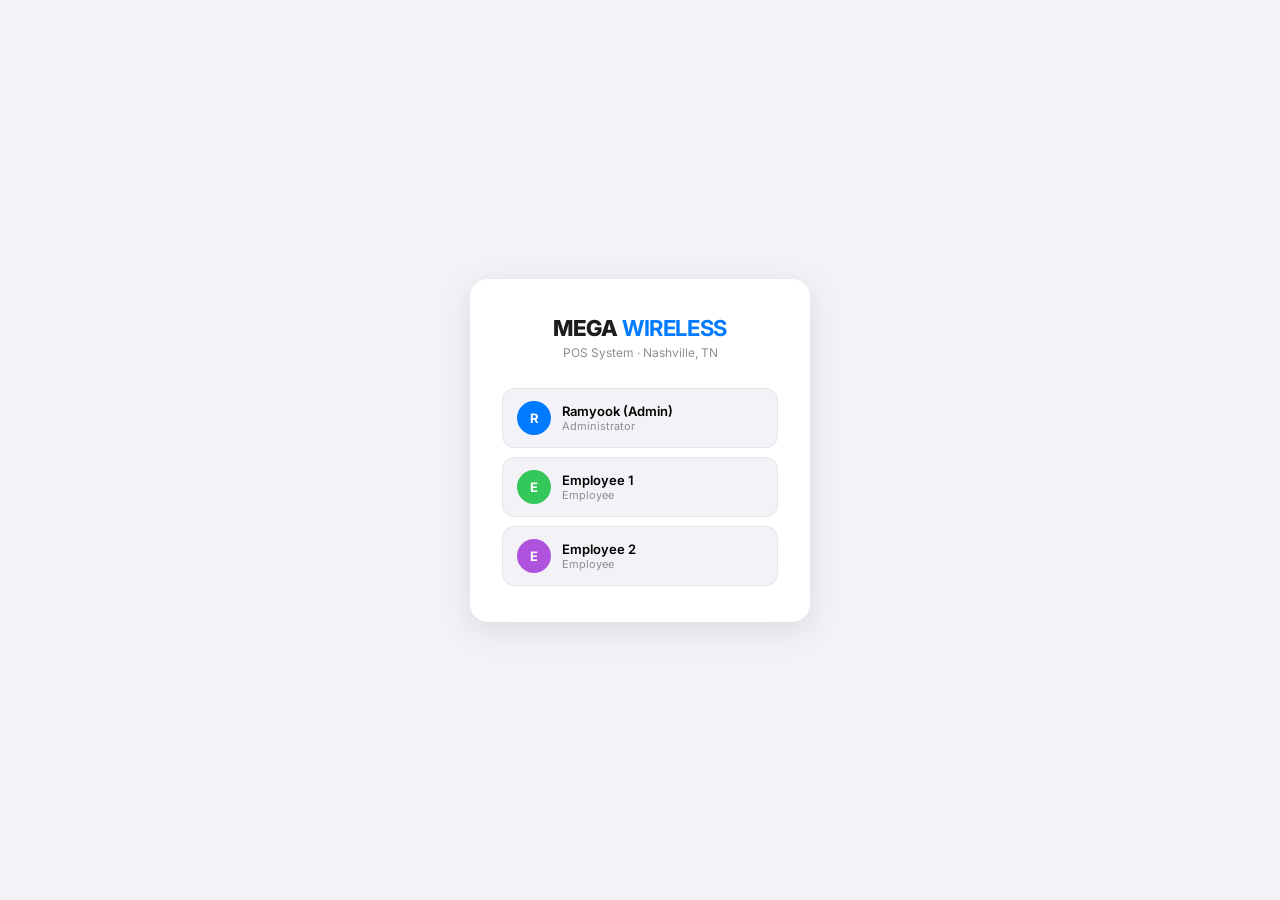
==== index.html @ 1e39edfb "Update index.html" ====
<!DOCTYPE html>
<html lang="en">
<head>
<meta charset="UTF-8">
<meta name="viewport" content="width=device-width,initial-scale=1">
<title>Mega Wireless POS</title>
<link href="https://fonts.googleapis.com/css2?family=Inter:wght@400;500;600;700;800&display=swap" rel="stylesheet">
<style>
*{margin:0;padding:0;box-sizing:border-box}
html,body{height:100%;overflow:hidden}
body{font-family:Inter,system-ui,sans-serif;background:#f2f2f7;color:#1c1c1e;font-size:13px}
/* AUTH */
#auth{position:fixed;inset:0;background:#f2f2f7;display:flex;align-items:center;justify-content:center;z-index:9999}
.acard{background:#fff;border-radius:18px;padding:36px 32px;width:340px;box-shadow:0 8px 32px rgba(0,0,0,.1);text-align:center}
.alogo{font-size:22px;font-weight:800;letter-spacing:-.02em;margin-bottom:4px}
.alogo b{color:#007aff}
.asub{font-size:12px;color:#8e8e93;margin-bottom:28px}
.ulist{display:flex;flex-direction:column;gap:9px}
.ubtn{display:flex;align-items:center;gap:11px;padding:12px 14px;background:#f2f2f7;border:1.5px solid #e5e5ea;border-radius:12px;cursor:pointer;width:100%;transition:all .2s;font-family:inherit}
.ubtn:hover{background:#007aff;border-color:#007aff;color:#fff}
.ubtn:hover .urole{color:rgba(255,255,255,.7)}
.uav{width:34px;height:34px;border-radius:50%;display:flex;align-items:center;justify-content:center;font-weight:700;font-size:13px;color:#fff;flex-shrink:0}
.uname{font-weight:600;font-size:13px;text-align:left}
.urole{font-size:11px;color:#8e8e93;text-align:left}
/* PIN */
#pinv{display:none;flex-direction:column;align-items:center;gap:14px}
.ptit{font-weight:700;font-size:15px}
.pdots{display:flex;gap:10px}
.pd{width:12px;height:12px;border-radius:50%;border:2px solid #c7c7cc;background:transparent;transition:.2s}
.pd.on{background:#007aff;border-color:#007aff}
.perr{color:#ff3b30;font-size:11px;height:14px}
.pgrid{display:grid;grid-template-columns:repeat(3,1fr);gap:8px;width:192px}
.pk{background:#f2f2f7;border:1.5px solid #e5e5ea;border-radius:11px;padding:13px;font-size:18px;font-weight:600;cursor:pointer;text-align:center;transition:all .15s;font-family:inherit}
.pk:hover{background:#007aff;color:#fff;border-color:#007aff}
.pk:active{transform:scale(.95)}
.pbk{font-size:11px;color:#8e8e93;cursor:pointer;margin-top:4px}
.pbk:hover{color:#007aff}
/* APP */
#app{display:none;flex:1;overflow:hidden;flex-direction:column;height:100vh}
/* TOPBAR */
.topbar{height:46px;background:#fff;border-bottom:1px solid #e5e5ea;display:flex;align-items:center;padding:0 16px;gap:10px;flex-shrink:0}
.tlogo{font-size:14px;font-weight:800;letter-spacing:-.02em}
.tlogo b{color:#007aff}
.ttime{font-size:11px;color:#8e8e93;font-variant-numeric:tabular-nums}
.tr{margin-left:auto;display:flex;align-items:center;gap:8px}
.tusr{font-size:11px;color:#8e8e93;display:flex;align-items:center;gap:5px}
.tdot{width:7px;height:7px;border-radius:50%;background:#34c759}
.lsbadge{background:#fff0f0;border:1px solid #ffc0c0;color:#ff3b30;padding:3px 9px;border-radius:20px;font-size:11px;font-weight:600;cursor:pointer;display:none}
.sout{background:transparent;border:1px solid #e5e5ea;color:#8e8e93;padding:4px 10px;border-radius:7px;cursor:pointer;font-size:11px;font-family:inherit}
.sout:hover{border-color:#ff3b30;color:#ff3b30}
/* TABS */
.tabs{display:flex;background:#fff;border-bottom:1px solid #e5e5ea;flex-shrink:0;padding:0 12px;overflow-x:auto}
.tab{padding:9px 14px;cursor:pointer;font-size:12px;font-weight:500;color:#8e8e93;border-bottom:2px solid transparent;white-space:nowrap;transition:all .2s}
.tab.on{color:#007aff;border-bottom-color:#007aff;font-weight:600}
/* CONTENT */
.content{flex:1;overflow:hidden;display:flex}
/* ===POS=== */
#tpos{display:flex;width:100%;overflow:hidden}
.pleft{flex:1;overflow-y:auto;padding:12px;display:flex;flex-direction:column;gap:10px}
.pright{width:320px;background:#fff;border-left:1px solid #e5e5ea;display:flex;flex-direction:column;flex-shrink:0}
.srow{display:flex;gap:8px}
.swrap{position:relative;flex:1}
.si{position:absolute;left:10px;top:50%;transform:translateY(-50%);color:#aaa;font-size:13px}
.sinp{width:100%;background:#fff;border:1.5px solid #e5e5ea;border-radius:10px;padding:8px 10px 8px 30px;font-size:12px;font-family:inherit;outline:none;transition:border .2s}
.sinp:focus{border-color:#007aff}
.bcbtn{background:#f2f2f7;border:1.5px solid #e5e5ea;border-radius:10px;padding:8px 12px;cursor:pointer;font-size:15px;flex-shrink:0;transition:all .2s}
.bcbtn:hover{background:#007aff;border-color:#007aff;color:#fff}
.catrow{display:flex;gap:6px;flex-wrap:wrap}
.cbtn{padding:4px 10px;border-radius:20px;border:1.5px solid #e5e5ea;cursor:pointer;font-size:11px;font-weight:500;color:#8e8e93;background:#fff;font-family:inherit;transition:all .2s}
.cbtn.on,.cbtn:hover{background:#007aff;border-color:#007aff;color:#fff}
.igrid{display:grid;grid-template-columns:repeat(auto-fill,minmax(145px,1fr));gap:7px}
.ic{background:#fff;border:1.5px solid #e5e5ea;border-radius:11px;padding:10px;cursor:pointer;transition:all .2s;position:relative}
.ic:hover{border-color:#007aff;transform:translateY(-1px);box-shadow:0 4px 12px rgba(0,122,255,.1)}
.ic.low{border-color:rgba(255,59,48,.35)}
.ldot{position:absolute;top:7px;right:7px;width:7px;height:7px;border-radius:50%;background:#ff3b30}
.in{font-size:11px;font-weight:500;line-height:1.4;margin-bottom:5px;color:#1c1c1e}
.ip{font-size:15px;font-weight:700;color:#007aff}
.iq{font-size:10px;color:#aaa;margin-top:2px}
.iq.low{color:#ff3b30;font-weight:600}
.np{color:#ff9500;font-size:11px;font-style:italic}
.ibc{font-size:9px;color:#bbb;margin-top:2px;font-family:monospace}
/* CART */
.chdr{padding:11px 13px;border-bottom:1px solid #e5e5ea;display:flex;align-items:center;justify-content:space-between;flex-shrink:0}
.ctit{font-weight:700;font-size:13px}
.txrow{display:flex;align-items:center;gap:6px;font-size:11px;color:#8e8e93}
.tsw{position:relative;width:30px;height:17px;display:inline-block;cursor:pointer}
.tsw input{opacity:0;width:0;height:0;position:absolute}
.tsl{position:absolute;inset:0;background:#c7c7cc;border-radius:9px;transition:.3s}
.tsl:before{content:"";position:absolute;width:13px;height:13px;bottom:2px;left:2px;background:#fff;border-radius:50%;transition:.3s;box-shadow:0 1px 3px rgba(0,0,0,.2)}
.tsw input:checked+.tsl{background:#007aff}
.tsw input:checked+.tsl:before{left:15px}
.cbody{flex:1;overflow-y:auto;padding:8px}
.cempty{display:flex;flex-direction:column;align-items:center;justify-content:center;height:100%;color:#c7c7cc;gap:6px;font-size:12px}
.ci{display:flex;align-items:center;gap:7px;padding:8px;border-radius:9px;background:#f2f2f7;margin-bottom:5px;border:1px solid #e5e5ea}
.cin{flex:1;font-size:11px;font-weight:500;line-height:1.3;color:#1c1c1e}
.cibtns{display:flex;align-items:center;gap:4px}
.cib{width:21px;height:21px;border-radius:6px;background:#fff;border:1px solid #e5e5ea;cursor:pointer;font-size:13px;display:flex;align-items:center;justify-content:center;transition:all .15s;font-family:inherit}
.cib:hover{background:#007aff;border-color:#007aff;color:#fff}
.ciq{font-size:11px;font-weight:600;min-width:16px;text-align:center}
.cip{font-size:11px;font-weight:700;color:#007aff;flex-shrink:0}
.cdl{color:#c7c7cc;cursor:pointer;padding:2px;font-size:14px;flex-shrink:0}
.cdl:hover{color:#ff3b30}
.cftr{padding:11px 13px;border-top:1px solid #e5e5ea;flex-shrink:0}
.tr2{display:flex;justify-content:space-between;padding:3px 0;font-size:12px;color:#8e8e93}
.grand{font-size:15px;font-weight:700;color:#1c1c1e;border-top:1px solid #e5e5ea;padding-top:8px;margin-top:5px;display:flex;justify-content:space-between}
.grand span+span{color:#007aff}
.pms{display:flex;gap:5px;margin:9px 0}
.pm{flex:1;padding:7px 3px;border:1.5px solid #e5e5ea;border-radius:8px;background:#f2f2f7;cursor:pointer;font-size:11px;font-weight:600;color:#8e8e93;font-family:inherit;text-align:center;transition:all .2s}
.pm.on{background:#007aff;border-color:#007aff;color:#fff}
.pm:hover:not(.on){border-color:#007aff;color:#007aff}
.chgbtn{width:100%;padding:12px;background:#007aff;color:#fff;border:none;border-radius:11px;font-size:13px;font-weight:700;cursor:pointer;font-family:inherit;transition:all .2s}
.chgbtn:hover{background:#0066dd}
.chgbtn:disabled{background:#e5e5ea;color:#c7c7cc;cursor:not-allowed}
.clrbtn{width:100%;padding:7px;background:transparent;color:#c7c7cc;border:1px solid #e5e5ea;border-radius:8px;font-size:11px;cursor:pointer;margin-top:5px;font-family:inherit;transition:all .2s}
.clrbtn:hover{color:#ff3b30;border-color:#ff3b30}
/* ===INV=== */
#tinv{display:none;flex-direction:column;overflow:hidden;width:100%;padding:12px;gap:9px}
.ih{display:flex;gap:8px;flex-wrap:wrap}
.ii{background:#fff;border:1.5px solid #e5e5ea;border-radius:10px;padding:8px 11px;font-size:12px;font-family:inherit;outline:none;transition:border .2s;color:#1c1c1e}
.ii:focus{border-color:#007aff}
.bt{padding:8px 13px;border-radius:10px;font-size:12px;font-weight:600;cursor:pointer;border:none;font-family:inherit;transition:all .2s}
.btb{background:#007aff;color:#fff}
.btb:hover{background:#0066dd}
.bto{background:transparent;border:1.5px solid #e5e5ea;color:#8e8e93}
.bto:hover{border-color:#007aff;color:#007aff}
.lsbn{background:#fff5f5;border:1px solid #ffd0d0;border-radius:10px;padding:9px 12px;display:none;align-items:center;gap:9px}
.lsbn.on{display:flex}
.lsbt{flex:1;font-size:12px;color:#ff3b30;font-weight:500}
.tw{flex:1;overflow-y:auto;border:1px solid #e5e5ea;border-radius:12px;background:#fff}
table{width:100%;border-collapse:collapse}
thead{position:sticky;top:0;z-index:1;background:#f2f2f7}
th{padding:8px 10px;text-align:left;font-size:10px;font-weight:600;color:#8e8e93;text-transform:uppercase;letter-spacing:.04em;border-bottom:1px solid #e5e5ea}
td{padding:8px 10px;border-bottom:1px solid #f2f2f7;font-size:11px;color:#1c1c1e}
tr:last-child td{border-bottom:none}
tr:hover td{background:rgba(0,122,255,.02)}
.bg{padding:2px 6px;border-radius:20px;font-size:9px;font-weight:600;display:inline-block}
.ba{background:rgba(0,122,255,.1);color:#007aff}
.bd{background:rgba(175,82,222,.1);color:#af52de}
.br{background:rgba(255,149,0,.1);color:#ff9500}
.bs{background:rgba(52,199,89,.1);color:#34c759}
.bo{background:#f2f2f7;color:#8e8e93}
.bl{background:rgba(255,59,48,.1);color:#ff3b30}
.ed{cursor:pointer;padding:2px 5px;border-radius:4px;border-bottom:1.5px dashed #e5e5ea;transition:all .2s}
.ed:hover{background:rgba(0,122,255,.06);border-bottom-color:#007aff}
/* ===CLOCK=== */
#tclock{display:none;flex-direction:column;overflow:hidden;width:100%;padding:12px;gap:12px}
.cgrid{display:grid;grid-template-columns:repeat(auto-fit,minmax(250px,1fr));gap:10px}
.ccard{background:#fff;border:1px solid #e5e5ea;border-radius:15px;padding:20px;box-shadow:0 1px 4px rgba(0,0,0,.05)}
.ccn{font-size:16px;font-weight:700;margin-bottom:2px}
.ccs{font-size:11px;margin-bottom:14px}
.ccs.in{color:#34c759}
.ccs.out{color:#c7c7cc}
.ccbtn{width:100%;padding:10px;border-radius:10px;font-size:13px;font-weight:700;cursor:pointer;border:none;font-family:inherit;transition:all .2s}
.ccbtn.in{background:#34c759;color:#fff}
.ccbtn.out{background:rgba(255,59,48,.1);border:1.5px solid rgba(255,59,48,.3);color:#ff3b30}
.logwrap{background:#fff;border:1px solid #e5e5ea;border-radius:11px;overflow:hidden;max-height:200px;overflow-y:auto}
/* ===REPORTS=== */
#trpts{display:none;flex-direction:column;overflow:hidden;width:100%;padding:12px;gap:12px}
.rcards{display:grid;grid-template-columns:repeat(auto-fit,minmax(160px,1fr));gap:9px}
.rc{background:#fff;border:1px solid #e5e5ea;border-radius:12px;padding:17px}
.rl{font-size:10px;color:#8e8e93;text-transform:uppercase;letter-spacing:.05em;margin-bottom:6px}
.rv{font-size:24px;font-weight:800;letter-spacing:-.02em}
.rsb{font-size:10px;color:#aaa;margin-top:3px}
.swrap2{flex:1;overflow-y:auto;border:1px solid #e5e5ea;border-radius:11px;background:#fff}
.sndbtn{background:linear-gradient(135deg,#007aff,#af52de);color:#fff;padding:7px 14px;border-radius:9px;font-size:12px;font-weight:700;cursor:pointer;border:none;font-family:inherit;transition:all .2s}
/* ===SETTINGS=== */
#tset{display:none;flex-direction:column;overflow-y:auto;width:100%;padding:12px;gap:12px}
.sgrid{display:grid;grid-template-columns:repeat(auto-fit,minmax(300px,1fr));gap:12px}
.sc{background:#fff;border:1px solid #e5e5ea;border-radius:15px;padding:20px}
.sc h3{font-size:13px;font-weight:700;margin-bottom:14px}
.fl{font-size:10px;font-weight:600;color:#8e8e93;text-transform:uppercase;letter-spacing:.04em;margin-bottom:4px;display:block}
.fi{width:100%;background:#f2f2f7;border:1.5px solid #e5e5ea;border-radius:9px;padding:9px 11px;font-size:13px;font-family:inherit;outline:none;color:#1c1c1e;transition:border .2s;margin-bottom:11px}
.fi:focus{border-color:#007aff}
.emplist{display:flex;flex-direction:column;gap:7px}
.er{display:flex;align-items:center;gap:9px;padding:10px;background:#f2f2f7;border-radius:9px;border:1px solid #e5e5ea}
.eav{width:32px;height:32px;border-radius:50%;display:flex;align-items:center;justify-content:center;font-weight:700;font-size:12px;color:#fff;flex-shrink:0}
.ei{flex:1}
.en{font-weight:600;font-size:12px}
.ep{font-size:10px;color:#aaa}
.eedt{background:transparent;border:1px solid #e5e5ea;border-radius:7px;padding:4px 8px;font-size:10px;cursor:pointer;color:#8e8e93;font-family:inherit;transition:all .2s}
.eedt:hover{background:#007aff;border-color:#007aff;color:#fff}
.edel{background:transparent;border:1px solid #e5e5ea;border-radius:7px;padding:4px 8px;font-size:10px;cursor:pointer;color:#ff3b30;font-family:inherit;transition:all .2s}
.edel:hover{background:#ff3b30;color:#fff}
.addbtn{width:100%;padding:8px;background:transparent;border:1.5px dashed #007aff;border-radius:9px;color:#007aff;font-size:12px;font-weight:600;cursor:pointer;font-family:inherit;margin-top:8px;transition:all .2s}
.addbtn:hover{background:rgba(0,122,255,.05)}
.pgrid{display:grid;grid-template-columns:1fr 1fr;gap:7px;margin-top:7px}
.pi{display:flex;align-items:center;gap:7px;padding:7px 9px;background:#f2f2f7;border-radius:8px;border:1px solid #e5e5ea}
.pi input{accent-color:#007aff;width:14px;height:14px}
.pl{font-size:11px;font-weight:500}
/* ===OVERLAYS=== */
.ov{position:fixed;inset:0;background:rgba(0,0,0,.42);z-index:500;display:none;align-items:center;justify-content:center;backdrop-filter:blur(3px)}
.ov.on{display:flex}
.modal{background:#fff;border-radius:18px;padding:24px;width:390px;max-width:92vw;box-shadow:0 20px 50px rgba(0,0,0,.15)}
.mt{font-size:16px;font-weight:700;margin-bottom:17px}
.mamt{font-size:42px;font-weight:800;text-align:center;color:#007aff;margin:10px 0;letter-spacing:-.03em}
.mtx{text-align:center;font-size:11px;color:#aaa;margin-bottom:17px}
.mbtns{display:flex;gap:7px;flex-direction:column}
.mb{padding:11px;border-radius:11px;font-size:13px;font-weight:700;cursor:pointer;border:none;font-family:inherit;transition:all .2s}
.mbg{background:#34c759;color:#fff}
.mbb{background:#007aff;color:#fff}
.mbgr{background:#f2f2f7;border:1px solid #e5e5ea;color:#8e8e93}
.fr{display:flex;gap:9px}
.fr .fg{flex:1}
.fg{margin-bottom:11px}
.fnote{font-size:10px;color:#aaa;margin-top:3px}
/* TOAST */
.toast{position:fixed;bottom:16px;left:50%;transform:translateX(-50%) translateY(12px);background:#1c1c1e;color:#fff;border-radius:10px;padding:8px 18px;font-size:12px;font-weight:500;z-index:9999;opacity:0;transition:all .3s;pointer-events:none;box-shadow:0 4px 16px rgba(0,0,0,.2)}
.toast.on{opacity:1;transform:translateX(-50%) translateY(0)}
.toast.ok{background:#34c759}
.toast.err{background:#ff3b30}
</style>
<!-- Deploy: 20260521000345 -->
</head>
<body>
<div class="toast" id="toast"></div>

<!-- AUTH -->
<div id="auth">
 <div class="acard">
  <div id="amain">
   <div class="alogo">MEGA <b>WIRELESS</b></div>
   <div class="asub">POS System · Nashville, TN</div>
   <div class="ulist" id="ulist"></div>
  </div>
  <div id="pinv">
   <div class="ptit" id="ptit">Enter PIN</div>
   <div class="pdots"><div class="pd" id="pd0"></div><div class="pd" id="pd1"></div><div class="pd" id="pd2"></div><div class="pd" id="pd3"></div></div>
   <div class="perr" id="perr"></div>
   <div class="pgrid">
    <button class="pk" onclick="pk('1')">1</button><button class="pk" onclick="pk('2')">2</button><button class="pk" onclick="pk('3')">3</button>
    <button class="pk" onclick="pk('4')">4</button><button class="pk" onclick="pk('5')">5</button><button class="pk" onclick="pk('6')">6</button>
    <button class="pk" onclick="pk('7')">7</button><button class="pk" onclick="pk('8')">8</button><button class="pk" onclick="pk('9')">9</button>
    <button class="pk" onclick="pdel()" style="font-size:12px;color:#8e8e93">⌫</button>
    <button class="pk" onclick="pk('0')">0</button>
    <button class="pk pbk" onclick="goBack()" style="font-size:11px;color:#8e8e93">↩</button>
   </div>
  </div>
 </div>
</div>

<!-- APP -->
<div id="app">
 <div class="topbar">
  <div class="tlogo">MEGA <b>WIRELESS</b></div>
  <div class="ttime" id="ttime"></div>
  <div class="lsbadge" id="lsbadge" onclick="showLS()">⚠ Low Stock</div>
  <div class="tr">
   <div class="tusr"><div class="tdot"></div><span id="tuname">-</span></div>
   <button class="sout" onclick="signout()">Sign Out</button>
  </div>
 </div>
 <div class="tabs" id="tabsbar">
  <div class="tab on" onclick="showTab('pos')" id="tb-pos">🛒 POS</div>
  <div class="tab" onclick="showTab('inv')" id="tb-inv" style="display:none">📦 Inventory</div>
  <div class="tab" onclick="showTab('clock')" id="tb-clock">⏱ Clock</div>
  <div class="tab" onclick="showTab('rpts')" id="tb-rpts" style="display:none">📊 Reports</div>
  <div class="tab" onclick="showTab('set')" id="tb-set" style="display:none">⚙️ Settings</div>
 </div>
 <div class="content">

  <!-- POS -->
  <div id="tpos">
   <div class="pleft">
    <div class="srow">
     <div class="swrap"><span class="si">🔍</span><input type="text" class="sinp" id="srch" placeholder="Search by name or barcode..." oninput="filterItems()" autocomplete="off"></div>
     <button class="bcbtn" onclick="openBC()" title="Barcode/IMEI">📷</button>
    </div>
    <div class="catrow" id="cats"></div>
    <div class="igrid" id="igrid"></div>
   </div>
   <div class="pright">
    <div class="chdr">
     <div class="ctit">Current Sale</div>
     <div class="txrow">
      <span id="txlbl">Tax 9.75%</span>
      <label class="tsw"><input type="checkbox" id="taxtog" checked onchange="taxChg()"><span class="tsl"></span></label>
     </div>
    </div>
    <div class="cbody" id="cbody"><div class="cempty"><div style="font-size:28px">🛒</div><div>Tap items to add</div></div></div>
    <div class="cftr">
     <div class="tr2"><span>Subtotal</span><span id="vsub">$0.00</span></div>
     <div class="tr2" id="txline"><span>Tax</span><span id="vtax">$0.00</span></div>
     <div class="grand"><span>Total</span><span id="vgrand">$0.00</span></div>
     <div class="pms">
      <button class="pm on" id="pm-cash" onclick="setPM('cash')">💵 Cash</button>
      <button class="pm" id="pm-card" onclick="setPM('card')">💳 Card</button>
      <button class="pm" id="pm-zelle" onclick="setPM('zelle')">📱 Zelle</button>
     </div>
    <div id="card-last4-wrap" style="display:none;margin-bottom:8px"><input type="text" id="card-last4" class="fi" placeholder="Last 4 digits of card" maxlength="4" inputmode="numeric" style="text-align:center;font-size:18px;font-weight:700;letter-spacing:6px"></div>
     <button class="chgbtn" id="chgbtn" onclick="openCharge()" disabled>Charge Customer</button>
     <button class="clrbtn" onclick="clearCart()">Clear Sale</button>
    </div>
   </div>
  </div>

  <!-- INVENTORY -->
  <div id="tinv">
   <div class="ih">
    <input type="text" class="ii" id="invsrch" placeholder="🔍 Search..." oninput="renderInv()" style="flex:1;min-width:180px">
    <select class="ii" id="invcat" onchange="renderInv()"><option value="">All Categories</option></select>
    <button class="bt btb" onclick="openAddItem()">+ Add Item</button>
    <button class="bt bto" onclick="exportCSV()">📥 Export</button>
   </div>
   <div class="lsbn" id="lsbn">
    <span style="font-size:16px">⚠️</span>
    <div class="lsbt" id="lsbt">Items running low</div>
    <button onclick="showLS()" style="background:#ff3b30;color:#fff;border:none;border-radius:7px;padding:4px 9px;font-size:10px;font-weight:600;cursor:pointer;font-family:inherit">View All</button>
   </div>
   <div class="tw">
    <table><thead><tr><th>#</th><th>Item Name</th><th>Barcode</th><th>Category</th><th>Cost</th><th>Sell Price</th><th>Stock</th><th>Status</th></tr></thead>
    <tbody id="invtb"></tbody></table>
   </div>
   <div style="font-size:10px;color:#aaa"><span id="invcnt">0</span> items · Click price/qty to edit</div>
  </div>

  <!-- CLOCK -->
  <div id="tclock">
   <div style="display:flex;align-items:center;justify-content:space-between;flex-shrink:0">
    <div><div style="font-weight:700;font-size:15px">Time Tracking</div><div style="font-size:11px;color:#8e8e93;margin-top:2px" id="cdate"></div></div>
    <button id="clrbtn" style="display:none;background:transparent;border:1px solid #e5e5ea;border-radius:8px;padding:5px 10px;color:#8e8e93;cursor:pointer;font-family:inherit;font-size:10px" onclick="clrLog()">Clear Log</button>
   </div>
   <div class="cgrid" id="cgrid"></div>
   <div>
    <div style="font-weight:600;font-size:13px;margin-bottom:8px">Today's Log</div>
    <div class="logwrap"><table style="width:100%"><thead><tr><th>Employee</th><th>Action</th><th>Time</th><th>Duration</th></tr></thead><tbody id="logtb"></tbody></table></div>
   </div>
  </div>

  <!-- REPORTS -->
  <div id="trpts">
   <div style="display:flex;align-items:center;justify-content:space-between;flex-wrap:wrap;gap:8px;flex-shrink:0">
    <div><div style="font-weight:700;font-size:15px">Reports</div><div style="font-size:11px;color:#8e8e93">Nashville TN · Tax 9.75%</div></div>
    <div style="display:flex;gap:7px;flex-wrap:wrap">
     <select class="ii" id="rptf" onchange="renderRpts()" style="font-size:11px;padding:6px 10px">
      <option value="today">Today</option><option value="week">This Week</option><option value="month">This Month</option><option value="all" selected>All Time</option>
     </select>
     <button class="sndbtn" onclick="sendReport()">📧 Send Report</button>
     <button onclick="clearSales()" style="background:transparent;border:1px solid rgba(255,59,48,.3);border-radius:8px;padding:6px 11px;color:#ff3b30;cursor:pointer;font-family:inherit;font-size:10px">Clear Data</button>
    </div>
   </div>
   <div class="rcards" id="rcards"></div>
   <div class="swrap2"><table><thead><tr><th>Time</th><th>Cashier</th><th>Items</th><th>Subtotal</th><th>Tax</th><th>Total</th><th>Payment</th><th>Action</th></tr></thead><tbody id="salestb"></tbody></table></div>
  </div>

  <!-- SETTINGS -->
  <div id="tset">
   <div style="font-weight:700;font-size:15px">Settings</div>
   <div class="sgrid">
    <div class="sc">
     <h3>👥 Employee Accounts</h3>
     <div class="emplist" id="emplist"></div>
     <button class="addbtn" onclick="openAddEmp()">+ Add New Employee</button>
    </div>
    <div class="sc">
     <h3>🏪 Store Settings</h3>
     <label class="fl">Tax Rate (%)</label><input type="number" class="fi" id="s-tax" value="9.75" step="0.01">
     <label class="fl">Low Stock Alert (qty)</label><input type="number" class="fi" id="s-ls" value="2" min="1">
     <label class="fl">Opening Balance ($)</label><input type="number" class="fi" id="s-ob" value="200">
     <label class="fl">Report Email</label><input type="email" class="fi" id="s-em" value="Megawireless4717@gmail.com">
     <button class="bt btb" onclick="saveSettings()" style="width:100%">Save Settings</button>
    </div>
    <div class="sc">
     <h3>🔐 Change Admin PIN</h3>
     <label class="fl">New PIN (4 digits)</label><input type="password" class="fi" id="s-p1" placeholder="Enter new PIN" maxlength="4">
     <label class="fl">Confirm PIN</label><input type="password" class="fi" id="s-p2" placeholder="Confirm PIN" maxlength="4">
     <button class="bt btb" onclick="chgPin()" style="width:100%">Update PIN</button>
    </div>
   </div>
  </div>

 </div>
</div>

<!-- RECEIPT MODAL -->
<div class="ov" id="ov-receipt">
 <div class="modal" style="width:320px;padding:0;overflow:hidden">
  <div id="receipt-body" style="background:#fff;padding:20px;font-family:monospace">
   <!-- Receipt content here -->
  </div>
  <div style="display:flex;gap:0;border-top:1px solid #e5e5ea">
   <button onclick="printReceipt()" style="flex:1;padding:13px;background:#007aff;color:#fff;border:none;font-size:13px;font-weight:700;cursor:pointer;font-family:inherit">🖨️ Print</button>
   <button onclick="closeOv('ov-receipt')" style="flex:1;padding:13px;background:#f2f2f7;border:none;border-left:1px solid #e5e5ea;font-size:13px;font-weight:600;cursor:pointer;font-family:inherit;color:#1c1c1e">Close</button>
  </div>
 </div>
</div>

<!-- REFUND MODAL -->
<div class="ov" id="ov-refund">
 <div class="modal" style="width:380px">
  <div class="mt">↩ Process Refund</div>
  <div id="ref-info" style="background:#fff5f5;border:1px solid #ffd0d0;border-radius:10px;padding:14px;margin-bottom:16px">
   <div style="font-size:12px;color:#8e8e93;margin-bottom:4px">Sale Details</div>
   <div id="ref-items" style="font-size:12px;font-weight:500;margin-bottom:6px"></div>
   <div style="display:flex;justify-content:space-between;align-items:center">
    <span style="font-size:12px;color:#8e8e93">Total Paid</span>
    <span id="ref-total" style="font-size:18px;font-weight:800;color:#ff3b30"></span>
   </div>
  </div>
  <label class="fl">Refund Type</label>
  <div style="display:flex;gap:8px;margin-bottom:14px">
   <button id="ref-full-btn" onclick="setRefType('full')" style="flex:1;padding:10px;background:#ff3b30;color:#fff;border:none;border-radius:9px;font-size:12px;font-weight:700;cursor:pointer;font-family:inherit">Full Refund</button>
   <button id="ref-part-btn" onclick="setRefType('partial')" style="flex:1;padding:10px;background:#f2f2f7;border:1px solid #e5e5ea;color:#1c1c1e;border-radius:9px;font-size:12px;font-weight:700;cursor:pointer;font-family:inherit">Partial</button>
  </div>
  <div id="ref-partial-wrap" style="display:none;margin-bottom:14px">
   <label class="fl">Refund Amount ($)</label>
   <input type="number" class="fi" id="ref-amount" placeholder="0.00" step="0.01" min="0" style="font-size:18px;font-weight:700;text-align:center">
  </div>
  <label class="fl">Reason (optional)</label>
  <input type="text" class="fi" id="ref-reason" placeholder="e.g. Customer changed mind">
  <div style="display:flex;gap:8px;margin-top:14px">
   <button class="mb" onclick="confirmRefund()" style="flex:1;background:#ff3b30;color:#fff;border-radius:11px;padding:12px;font-size:13px;font-weight:700;cursor:pointer;border:none;font-family:inherit">↩ Confirm Refund</button>
   <button class="mb mbgr" style="flex:1" onclick="closeOv('ov-refund')">Cancel</button>
  </div>
 </div>
</div>

<!-- QUICK PRICE MODAL -->
<div class="ov" id="ov-qp">
 <div class="modal" style="width:300px">
  <div class="mt">✏️ Edit Price</div>
  <div id="qp-name" style="font-size:12px;color:#8e8e93;margin-bottom:14px;padding:7px 10px;background:#f2f2f7;border-radius:8px"></div>
  <label class="fl">New Price per Unit ($)</label>
  <input type="number" class="fi" id="qp-price" placeholder="0.00" step="0.01" min="0" style="font-size:20px;font-weight:700;text-align:center">
  <div style="font-size:11px;color:#aaa;margin-top:4px;text-align:center">Original: <span id="qp-original"></span></div>
  <div style="display:flex;gap:8px;margin-top:14px">
   <button class="mb mbb" style="flex:1" onclick="saveQuickPrice()">✓ Apply</button>
   <button class="mb mbgr" style="flex:1" onclick="closeOv('ov-qp')">Cancel</button>
  </div>
 </div>
</div>

<!-- CHARGE MODAL -->
<div class="ov" id="ov-ch">
 <div class="modal">
  <div class="mt">Complete Sale</div>
  <div class="mamt" id="mamt">$0.00</div>
  <div class="mtx" id="mtx"></div>
  <div class="mbtns">
   <button class="mb mbb" onclick="completeSale()">✓ Confirm Sale</button>
   <button class="mb mbgr" onclick="closeOv('ov-ch')">Cancel</button>
  </div>
 </div>
</div>

<!-- PRICE MODAL -->
<div class="ov" id="ov-pr">
 <div class="modal">
  <div class="mt">Set Item Details</div>
  <div id="pinfo" style="font-size:11px;color:#8e8e93;margin-bottom:13px;padding:8px 10px;background:#f2f2f7;border-radius:8px;line-height:1.5"></div>
  <label class="fl">Barcode / IMEI</label><input type="text" class="fi" id="p-bc" placeholder="Scan or type">
  <div class="fr">
   <div class="fg"><label class="fl">Cost Price ($)</label><input type="number" class="fi" id="p-cost" placeholder="0.00" step="0.01"></div>
   <div class="fg"><label class="fl">Sell Price ($)</label><input type="number" class="fi" id="p-sell" placeholder="0.00" step="0.01"></div>
  </div>
  <label class="fl">Stock Quantity</label><input type="number" class="fi" id="p-qty" placeholder="0">
  <div class="fnote">⚠ Alert when qty reaches 2 or less</div>
  <div style="display:flex;gap:8px;margin-top:12px">
   <button class="mb mbb" style="flex:1" onclick="savePrice()">Save</button>
   <button class="mb mbgr" style="flex:1" onclick="closeOv('ov-pr')">Cancel</button>
  </div>
 </div>
</div>

<!-- ADD ITEM MODAL -->
<div class="ov" id="ov-ai">
 <div class="modal">
  <div class="mt">Add New Item</div>
  <label class="fl">Item Name</label><input type="text" class="fi" id="ai-n" placeholder="Enter item name">
  <label class="fl">Category</label>
  <select class="fi" id="ai-c"><option>Accessories</option><option>Repair</option><option>Devices</option><option>SIM CARDS</option><option>Other Accessories</option></select>
  <div class="fr">
   <div class="fg"><label class="fl">Cost ($)</label><input type="number" class="fi" id="ai-cost" placeholder="0.00" step="0.01"></div>
   <div class="fg"><label class="fl">Sell Price ($)</label><input type="number" class="fi" id="ai-sell" placeholder="0.00" step="0.01"></div>
  </div>
  <label class="fl">Quantity</label>
  <div style="display:flex;align-items:center;gap:10px;margin-bottom:12px">
   <button onclick="var q=parseInt(document.getElementById('ai-qty').value)||1;if(q>1){document.getElementById('ai-qty').value=q-1;genIMEI(q-1);}" style="width:36px;height:36px;border-radius:50%;background:#f2f2f7;border:1.5px solid #e5e5ea;font-size:20px;cursor:pointer;display:flex;align-items:center;justify-content:center;flex-shrink:0">−</button>
   <input type="number" class="fi" id="ai-qty" placeholder="1" min="1" value="1" oninput="genIMEI(this.value)" style="text-align:center;font-size:18px;font-weight:700;flex:1">
   <button onclick="var q=parseInt(document.getElementById('ai-qty').value)||1;document.getElementById('ai-qty').value=q+1;genIMEI(q+1);" style="width:36px;height:36px;border-radius:50%;background:#007aff;border:none;color:#fff;font-size:20px;cursor:pointer;display:flex;align-items:center;justify-content:center;flex-shrink:0">+</button>
  </div>
  <div id="imei-fields" style="margin-top:10px;display:flex;flex-direction:column;gap:7px"></div>
  <div style="display:flex;gap:8px;margin-top:12px">
   <button class="mb mbb" style="flex:1" onclick="saveNewItem()">Add Item</button>
   <button class="mb mbgr" style="flex:1" onclick="closeOv('ov-ai')">Cancel</button>
  </div>
 </div>
</div>

<!-- BARCODE MODAL -->
<div class="ov" id="ov-bc">
 <div class="modal">
  <div class="mt">📷 Scan Barcode / IMEI</div>
  <input type="text" class="fi" id="bc-inp" placeholder="Type or scan barcode/IMEI..." oninput="bcSearch(this.value)" autocomplete="off" style="font-size:15px;text-align:center;font-family:monospace">
  <div id="bc-res" style="font-size:11px;color:#8e8e93;text-align:center;min-height:16px;margin-top:3px"></div>
  <button class="mb mbgr" style="width:100%;margin-top:12px" onclick="closeOv('ov-bc')">Close</button>
 </div>
</div>

<!-- EMPLOYEE MODAL -->
<div class="ov" id="ov-em">
 <div class="modal">
  <div class="mt" id="emtit">Add Employee</div>
  <label class="fl">Full Name</label><input type="text" class="fi" id="em-n" placeholder="Employee name">
  <label class="fl">PIN (4 digits)</label><input type="password" class="fi" id="em-pin" placeholder="1234" maxlength="4">
  <label class="fl">Role</label>
  <select class="fi" id="em-role"><option value="employee">Employee (Sales)</option><option value="technician">Technician</option><option value="manager">Manager</option></select>
  <label class="fl">Permissions</label>
  <div class="pgrid">
   <div class="pi"><input type="checkbox" id="pe-pos" checked><label class="pl" for="pe-pos">POS / Sales</label></div>
   <div class="pi"><input type="checkbox" id="pe-inv"><label class="pl" for="pe-inv">Inventory</label></div>
   <div class="pi"><input type="checkbox" id="pe-clk" checked><label class="pl" for="pe-clk">Clock In/Out</label></div>
   <div class="pi"><input type="checkbox" id="pe-rpt"><label class="pl" for="pe-rpt">Reports</label></div>
  </div>
  <input type="hidden" id="em-id">
  <div style="display:flex;gap:8px;margin-top:12px">
   <button class="mb mbb" style="flex:1" onclick="saveEmp()">Save</button>
   <button class="mb mbgr" style="flex:1" onclick="closeOv('ov-em')">Cancel</button>
  </div>
 </div>
</div>

<!-- LOW STOCK MODAL -->
<div class="ov" id="ov-ls">
 <div class="modal">
  <div class="mt">⚠️ Low Stock Items</div>
  <div id="ls-list" style="max-height:280px;overflow-y:auto;display:flex;flex-direction:column;gap:7px;margin:12px 0"></div>
  <button class="mb mbgr" style="width:100%" onclick="closeOv('ov-ls')">Close</button>
 </div>
</div>

<script src="inv.js"></script>
<script>
// ============ STATE ============
var TAX = 0.0975;
var LS_TH = 2;
var OB = 200;
var RE = 'Megawireless4717@gmail.com';
var users, curUser, pinBuf, selUID;
var cart, actCat, payM, taxOn;
var inv, clkSt, clkLog, sales, custom, settings;
var priceCB, itemsRef;

// ============ STORAGE ============
function sv(k,v){try{localStorage.setItem('mw_'+k,JSON.stringify(v));}catch(e){}}
function ld(k,d){try{var v=localStorage.getItem('mw_'+k);return v?JSON.parse(v):d;}catch(e){return d;}}

// ============ INIT ============
function init(){
  inv=ld('inv',{});
  clkSt=ld('clk',{});
  clkLog=ld('clog',[]);
  sales=ld('sales',[]);
  custom=ld('cust',{});
  settings=ld('cfg',{});
  if(settings.tax) TAX=settings.tax/100;
  if(settings.ls) LS_TH=settings.ls;
  if(settings.ob) OB=settings.ob;
  if(settings.email) RE=settings.email;

  users=ld('users',null);
  if(!users){
    users=[
      {id:'admin',name:'Ramyook (Admin)',pin:'1234',role:'admin',color:'#007aff',p:{pos:true,inv:true,clk:true,rpt:true,set:true}},
      {id:'e1',name:'Employee 1',pin:'1111',role:'employee',color:'#34c759',p:{pos:true,inv:false,clk:true,rpt:false,set:false}},
      {id:'e2',name:'Employee 2',pin:'2222',role:'employee',color:'#af52de',p:{pos:true,inv:false,clk:true,rpt:false,set:false}}
    ];
    sv('users',users);
  }
  cart=[];actCat='All';payM='cash';taxOn=true;pinBuf='';selUID=null;curUser=null;itemsRef=[];
  buildUL();
}

// ============ AUTH ============
function buildUL(){
  var h='';
  for(var i=0;i<users.length;i++){
    var u=users[i];
    var r=u.role==='admin'?'Administrator':(u.role.charAt(0).toUpperCase()+u.role.slice(1));
    h+='<button class="ubtn" onclick="selU(\''+u.id+'\')">'+
      '<div class="uav" style="background:'+u.color+'">'+u.name[0]+'</div>'+
      '<div><div class="uname">'+u.name+'</div><div class="urole">'+r+'</div></div>'+
      '</button>';
  }
  document.getElementById('ulist').innerHTML=h;
}

function selU(id){
  selUID=id;
  var u=getU(id);if(!u)return;
  document.getElementById('ptit').textContent=u.name;
  document.getElementById('amain').style.display='none';
  document.getElementById('pinv').style.display='flex';
  pinBuf='';updD();document.getElementById('perr').textContent='';
}

function pk(d){if(pinBuf.length>=4)return;pinBuf+=d;updD();if(pinBuf.length===4)setTimeout(chkPin,150);}
function pdel(){pinBuf=pinBuf.slice(0,-1);updD();}
function updD(){for(var i=0;i<4;i++)document.getElementById('pd'+i).className='pd'+(i<pinBuf.length?' on':'');}
function goBack(){document.getElementById('pinv').style.display='none';document.getElementById('amain').style.display='block';pinBuf='';}
function getU(id){for(var i=0;i<users.length;i++)if(users[i].id===id)return users[i];return null;}

function chkPin(){
  var u=getU(selUID);if(!u)return;
  if(pinBuf===u.pin){
    curUser=u;
    document.getElementById('auth').style.display='none';
    document.getElementById('app').style.display='flex';
    document.getElementById('tuname').textContent=u.name.split(' ')[0];
    setupTabs();startApp();
    toast('Welcome, '+u.name.split(' ')[0]+'!','ok');
  }else{
    document.getElementById('perr').textContent='Wrong PIN. Try again.';
    pinBuf='';updD();
  }
}

function setupTabs(){
  var a=curUser.role==='admin';var p=curUser.p;
  // كل الموظفين يشوفوا الـ Inventory عشان يعدلوا الأسعار
  document.getElementById('tb-inv').style.display='block';
  document.getElementById('tb-rpts').style.display=(p.rpt||a)?'block':'none';
  document.getElementById('tb-set').style.display=a?'block':'none';
  if(a)document.getElementById('clrbtn').style.display='block';
}

function startApp(){
  renderCats();filterItems();renderClock();renderRpts();renderInv();renderEmpList();
  updTime();checkLS();
  var e;
  if((e=document.getElementById('s-tax')))e.value=(TAX*100).toFixed(2);
  if((e=document.getElementById('s-ls')))e.value=LS_TH;
  if((e=document.getElementById('s-ob')))e.value=OB;
  if((e=document.getElementById('s-em')))e.value=RE;
}

function signout(){
  var ts=getTodaySales();
  if(ts.length>0){
    // بناء التقرير وفتح Gmail مباشرة بدون سؤال
    var today=new Date();
    var rev=0,tax=0,units=0,i;
    for(i=0;i<ts.length;i++){rev+=ts[i].grand;tax+=ts[i].tax;units+=ts[i].items.reduce(function(s,it){return s+it.qty;},0);}
    var closing=OB+rev;
    var ds=today.toLocaleDateString('en-US',{weekday:'long',year:'numeric',month:'long',day:'numeric'});
    var ct=today.toDateString();
    var cl=clkLog.filter(function(l){return new Date(l.time).toDateString()===ct;});
    var clStr=cl.map(function(l){var t=new Date(l.time).toLocaleTimeString('en-US',{hour:'2-digit',minute:'2-digit'});return l.name+': '+l.act+' at '+t+(l.dur!=='--'?' ('+l.dur+')':'');}).join('%0A')||'No events';
    var sStr=ts.map(function(s,i){var t=new Date(s.time).toLocaleTimeString('en-US',{hour:'2-digit',minute:'2-digit'});var its=s.items.map(function(it){return it.n.substring(0,16)+'x'+it.qty;}).join(', ');return (i+1)+'. '+t+' | $'+s.grand.toFixed(2)+' ('+s.pay+')'+(s.refunded?' [REFUNDED]':'')+' | '+its;}).join('%0A')||'No sales';
    var lsStr=getLSItems().map(function(item){return item.n.substring(0,25)+' ('+item.qty+' left)';}).join('%0A')||'None';
    var refunds=ts.filter(function(s){return s.refunded;});
    var refStr=refunds.length?refunds.map(function(s){return s.items[0].n.substring(0,20)+' - $'+s.refundAmount.toFixed(2)+' ('+s.refundReason+')';}).join('%0A'):'None';
    var sub2=encodeURIComponent('Mega Wireless Daily Report -- '+ds);
    var closedBy=curUser?curUser.name:'Unknown';
    var refundTotal=refunds.reduce(function(s,r){return s+(r.refundAmount||0);},0).toFixed(2);
    var rptLines='MEGA WIRELESS - DAILY REPORT%0A'+ds+'%0AClosed by: '+closedBy+'%0A';
    rptLines+='========================================%0ACASH SUMMARY%0A';
    rptLines+='Opening: $'+OB.toFixed(2)+'%0A';
    rptLines+='Revenue: $'+rev.toFixed(2)+'%0A';
    rptLines+='Tax: $'+tax.toFixed(2)+'%0A';
    rptLines+='Refunds: $'+refundTotal+'%0A';
    rptLines+='Closing: $'+closing.toFixed(2)+'%0A';
    rptLines+='Orders: '+ts.length+'%0AUnits: '+units+'%0A';
    rptLines+='========================================%0ASALES%0A'+sStr+'%0A';
    rptLines+='========================================%0AREFUNDS%0A'+refStr+'%0A';
    rptLines+='========================================%0ACLOCK%0A'+clStr+'%0A';
    rptLines+='LOW STOCK%0A'+lsStr+'%0A';
    rptLines+='Mega Wireless | 4717 Nolensville Pike Nashville TN | (615) 678-5849';
    var body2=rptLines;
    window.open('mailto:Megawireless4717@gmail.com?subject='+sub2+'&body='+body2,'_blank');
  }
  curUser=null;cart=[];
  document.getElementById('app').style.display='none';
  document.getElementById('auth').style.display='flex';
  document.getElementById('amain').style.display='block';
  document.getElementById('pinv').style.display='none';
  pinBuf='';buildUL();
}

function updTime(){
  var n=new Date();
  var el=document.getElementById('ttime');
  if(el)el.textContent=n.toLocaleTimeString('en-US',{hour:'2-digit',minute:'2-digit',second:'2-digit'});
  var cd=document.getElementById('cdate');
  if(cd)cd.textContent=n.toLocaleDateString('en-US',{weekday:'long',year:'numeric',month:'long',day:'numeric'});
  setTimeout(updTime,1000);
}

// ============ POS ============
var CATS=['All','Accessories','Device','Devices','Repair','SIM CARDS','Other Accessories','Xfinity'];

function renderCats(){
  var h='';
  for(var i=0;i<CATS.length;i++)
    h+='<button class="cbtn'+(CATS[i]===actCat?' on':'')+'" onclick="setC(\''+CATS[i]+'\')">'+CATS[i]+'</button>';
  document.getElementById('cats').innerHTML=h;
}
function setC(c){actCat=c;renderCats();filterItems();}

function gk(n,c){return c+'::'+n;}
function gd(n,c){return inv[gk(n,c)]||{cost:0,sell:0,qty:0,bc:''};}

function getAllItems(){
  var all={},i,j,k,cats;
  if(typeof INV!=='undefined'){cats=Object.keys(INV);for(i=0;i<cats.length;i++)all[cats[i]]=(INV[cats[i]]||[]).slice();}
  cats=Object.keys(custom);
  for(i=0;i<cats.length;i++){
    if(!all[cats[i]])all[cats[i]]=[];
    var ci=custom[cats[i]];
    for(j=0;j<ci.length;j++)if(all[cats[i]].indexOf(ci[j])===-1)all[cats[i]].push(ci[j]);
  }
  var res=[];
  if(actCat==='All'){cats=Object.keys(all);for(i=0;i<cats.length;i++){var lst=all[cats[i]];for(j=0;j<lst.length;j++)res.push({n:lst[j],c:cats[i]});}}
  else{var lst=all[actCat]||[];for(i=0;i<lst.length;i++)res.push({n:lst[i],c:actCat});}
  return res;
}

function filterItems(){
  var q=document.getElementById('srch').value.toLowerCase().trim();
  var items=getAllItems();
  if(q){var fi=[];for(var i=0;i<items.length;i++){var d=gd(items[i].n,items[i].c);if(items[i].n.toLowerCase().indexOf(q)!==-1||(d.bc&&d.bc.toLowerCase().indexOf(q)!==-1))fi.push(items[i]);}items=fi;}
  itemsRef=items.slice(0,180);
  var h='';
  for(var i=0;i<itemsRef.length;i++){
    var n=itemsRef[i].n,c=itemsRef[i].c,d=gd(n,c);
    var low=d.qty>0&&d.qty<=LS_TH;
    var nn=n.length>46?n.substring(0,46)+'...':n;
    var ph=d.sell>0?('<div class="ip">$'+d.sell.toFixed(2)+'</div>'):'<div class="np">Tap to set price</div>';
    var sq=d.qty>0?('<div class="iq'+(low?' low':'')+'">Qty: '+d.qty+(low?' ⚠':'')+'</div>'):'<div class="iq">Qty: --</div>';
    var sbc=d.bc?('<div class="ibc">'+d.bc+'</div>'):'';
    h+='<div class="ic'+(low?' low':'')+'" onclick="addI('+i+')">'+(low?'<div class="ldot"></div>':'')+
       '<div class="in">'+nn+'</div>'+ph+sq+sbc+'</div>';
  }
  if(items.length>180)h+='<div style="grid-column:1/-1;text-align:center;color:#aaa;font-size:11px;padding:10px">'+(items.length-180)+' more -- refine search</div>';
  document.getElementById('igrid').innerHTML=h;
}

function addI(idx){
  if(!itemsRef||idx>=itemsRef.length)return;
  var n=itemsRef[idx].n,c=itemsRef[idx].c,d=gd(n,c);
  if(d.sell<=0){openPrice(n,c,true);return;}
  var ex=null;for(var i=0;i<cart.length;i++)if(cart[i].n===n&&cart[i].c===c){ex=cart[i];break;}
  if(ex)ex.qty++;else cart.push({n:n,c:c,qty:1,price:d.sell});
  renderCart();toast(n.substring(0,24)+' added','ok');
}

function renderCart(){
  var w=document.getElementById('cbody');
  if(!cart.length){
    w.innerHTML='<div class="cempty"><div style="font-size:28px">🛒</div><div>Tap items to add</div></div>';
    document.getElementById('chgbtn').disabled=true;updTot(0);return;
  }
  var h='';
  for(var i=0;i<cart.length;i++){
    var it=cart[i];
    h+='<div class="ci">'+
      '<div class="cin">'+it.n.substring(0,30)+'</div>'+
      '<div class="cibtns"><button class="cib" onclick="chQ('+i+',-1)">−</button>'+
      '<span class="ciq">'+it.qty+'</span>'+
      '<button class="cib" onclick="chQ('+i+',1)">+</button></div>'+
      '<div style="display:flex;align-items:center;gap:4px">'+
      '<div class="cip">$'+(it.price*it.qty).toFixed(2)+'</div>'+
      '<button onclick="editCartPrice('+i+')" style="background:rgba(0,122,255,.1);border:none;border-radius:5px;padding:2px 6px;font-size:10px;cursor:pointer;color:#007aff;font-family:inherit" title="Edit price">✏️</button>'+
      '</div>'+
      '<span class="cdl" onclick="rmI('+i+')">✕</span></div>';
  }
  w.innerHTML=h;
  var sub=0;for(var i=0;i<cart.length;i++)sub+=cart[i].price*cart[i].qty;
  updTot(sub);document.getElementById('chgbtn').disabled=false;
}

function updTot(sub){
  var tax=taxOn?sub*TAX:0,grand=sub+tax;
  document.getElementById('vsub').textContent='$'+sub.toFixed(2);
  document.getElementById('vtax').textContent='$'+tax.toFixed(2);
  document.getElementById('vgrand').textContent='$'+grand.toFixed(2);
  document.getElementById('txline').style.opacity=taxOn?'1':'0.35';
}

function taxChg(){
  taxOn=document.getElementById('taxtog').checked;
  var l=document.getElementById('txlbl');
  l.textContent=taxOn?('Tax '+(TAX*100).toFixed(2)+'%'):'Tax: OFF';
  l.style.color=taxOn?'#8e8e93':'#ff3b30';
  renderCart();
}

function setPM(m){
  payM=m;
  var ms=['cash','card','zelle'];
  for(var i=0;i<ms.length;i++)document.getElementById('pm-'+ms[i]).className='pm'+(ms[i]===m?' on':'');
  var wrap=document.getElementById('card-last4-wrap');
  if(wrap) wrap.style.display=m==='card'?'block':'none';
  if(m!=='card'){var el=document.getElementById('card-last4');if(el)el.value='';}
}

function chQ(i,d){cart[i].qty+=d;if(cart[i].qty<=0)cart.splice(i,1);renderCart();}
function rmI(i){cart.splice(i,1);renderCart();}
function clearCart(){cart=[];taxOn=true;document.getElementById('taxtog').checked=true;taxChg();renderCart();setPM('cash');}

function openCharge(){
  var sub=0;for(var i=0;i<cart.length;i++)sub+=cart[i].price*cart[i].qty;
  var tax=taxOn?sub*TAX:0,grand=sub+tax;
  document.getElementById('mamt').textContent='$'+grand.toFixed(2);
  document.getElementById('mtx').textContent='Sub $'+sub.toFixed(2)+' + Tax $'+tax.toFixed(2)+' · '+payM.toUpperCase();
  document.getElementById('ov-ch').className='ov on';
}

function completeSale(){
  var sub=0;for(var i=0;i<cart.length;i++)sub+=cart[i].price*cart[i].qty;
  var tax=taxOn?sub*TAX:0,grand=sub+tax;
  var last4='';
  if(payM==='card'){var l4el=document.getElementById('card-last4');if(l4el)last4=l4el.value.trim();}
  sales.push({id:Date.now(),time:new Date().toISOString(),cashier:curUser.name,items:cart.slice(),sub:sub,tax:tax,grand:grand,pay:payM,taxOn:taxOn,last4:last4});
  sv('sales',sales);
  for(var i=0;i<cart.length;i++){
    var k=gk(cart[i].n,cart[i].c);
    if(!inv[k])inv[k]={cost:0,sell:0,qty:0,bc:''};
    inv[k].qty=Math.max(0,(inv[k].qty||0)-cart[i].qty);
  }
  sv('inv',inv);closeOv('ov-ch');
  var lastSaleId=sales[sales.length-1].id;
  clearCart();checkLS();renderInv();
  toast('Sale complete! $'+grand.toFixed(2),'ok');
  setTimeout(function(){showReceipt(lastSaleId);},300);
}

// BARCODE
function openBC(){
  document.getElementById('bc-inp').value='';document.getElementById('bc-res').textContent='';
  document.getElementById('ov-bc').className='ov on';
  setTimeout(function(){document.getElementById('bc-inp').focus();},200);
}

function bcSearch(v){
  if(!v.trim()){document.getElementById('bc-res').textContent='';return;}
  var items=getAllItems(),found=null;
  for(var i=0;i<items.length;i++){var d=gd(items[i].n,items[i].c);if(d.bc&&d.bc.toLowerCase()===v.toLowerCase().trim()){found=items[i];break;}}
  if(found){
    document.getElementById('bc-res').innerHTML='<span style="color:#34c759;font-weight:600">✓ '+found.n.substring(0,35)+'</span>';
    var fn=found.n,fc=found.c;
    setTimeout(function(){
      closeOv('ov-bc');
      var d=gd(fn,fc);
      if(d.sell<=0){openPrice(fn,fc,true);}
      else{var ex=null;for(var i=0;i<cart.length;i++)if(cart[i].n===fn&&cart[i].c===fc){ex=cart[i];break;}
        if(ex)ex.qty++;else cart.push({n:fn,c:fc,qty:1,price:d.sell});
        renderCart();toast(fn.substring(0,22)+' added','ok');}
    },600);
  }else if(v.length>=5){
    document.getElementById('bc-res').innerHTML='<span style="color:#ff9500">Not found</span>';
    document.getElementById('srch').value=v;filterItems();
  }
}

// PRICE MODAL
function openPrice(n,c,add){
  var d=gd(n,c);
  document.getElementById('pinfo').textContent=n;
  document.getElementById('p-bc').value=d.bc||'';
  document.getElementById('p-cost').value=d.cost||'';
  document.getElementById('p-sell').value=d.sell||'';
  document.getElementById('p-qty').value=d.qty||'';
  priceCB={n:n,c:c,add:add};
  document.getElementById('ov-pr').className='ov on';
  setTimeout(function(){document.getElementById('p-sell').focus();},100);
}

// ===== REFUND =====
var refundSaleId = null;
var refundType = 'full';

function openRefund(saleId){
  var s=null;
  for(var i=0;i<sales.length;i++)if(sales[i].id===saleId){s=sales[i];break;}
  if(!s)return;
  refundSaleId=saleId;
  refundType='full';
  document.getElementById('ref-items').textContent=s.items.map(function(it){return it.n.substring(0,20)+'x'+it.qty;}).join(', ');
  document.getElementById('ref-total').textContent='$'+s.grand.toFixed(2);
  document.getElementById('ref-amount').value=s.grand.toFixed(2);
  document.getElementById('ref-partial-wrap').style.display='none';
  document.getElementById('ref-reason').value='';
  setRefType('full');
  document.getElementById('ov-refund').className='ov on';
}

function setRefType(type){
  refundType=type;
  var fb=document.getElementById('ref-full-btn');
  var pb=document.getElementById('ref-part-btn');
  var pw=document.getElementById('ref-partial-wrap');
  if(type==='full'){
    fb.style.background='#ff3b30';fb.style.color='#fff';
    pb.style.background='#f2f2f7';pb.style.color='#1c1c1e';pb.style.border='1px solid #e5e5ea';
    pw.style.display='none';
  }else{
    pb.style.background='#ff3b30';pb.style.color='#fff';pb.style.border='none';
    fb.style.background='#f2f2f7';fb.style.color='#1c1c1e';
    pw.style.display='block';
    setTimeout(function(){document.getElementById('ref-amount').focus();},100);
  }
}

function confirmRefund(){
  var s=null;
  for(var i=0;i<sales.length;i++)if(sales[i].id===refundSaleId){s=sales[i];break;}
  if(!s)return;
  var amount=refundType==='full'?s.grand:(parseFloat(document.getElementById('ref-amount').value)||0);
  if(amount<=0||amount>s.grand){toast('Invalid refund amount','err');return;}
  var reason=document.getElementById('ref-reason').value.trim();
  // سجل الـ refund
  s.refunded=true;
  s.refundAmount=amount;
  s.refundReason=reason||'--';
  s.refundTime=new Date().toISOString();
  s.refundBy=curUser.name;
  sv('sales',sales);
  closeOv('ov-refund');
  renderRpts();
  toast('Refund of $'+amount.toFixed(2)+' processed!','ok');
}

// ===== END REFUND =====

function editCartPrice(idx){
  var it=cart[idx];
  document.getElementById('qp-name').textContent=it.n.substring(0,45);
  document.getElementById('qp-price').value=it.price.toFixed(2);
  document.getElementById('qp-original').textContent='$'+it.price.toFixed(2)+'/unit';
  document.getElementById('ov-qp')._idx=idx;
  document.getElementById('ov-qp').className='ov on';
  setTimeout(function(){
    var el=document.getElementById('qp-price');
    el.focus();el.select();
  },150);
}

function saveQuickPrice(){
  var idx=document.getElementById('ov-qp')._idx;
  if(idx===undefined||idx===null)return;
  var newPrice=parseFloat(document.getElementById('qp-price').value);
  if(isNaN(newPrice)||newPrice<0){toast('Enter valid price','err');return;}
  cart[idx].price=newPrice;
  closeOv('ov-qp');
  renderCart();
  toast('Price updated!','ok');
}

// editCartPrice handled above

function savePrice(){
  if(!priceCB)return;
  var k=gk(priceCB.n,priceCB.c);
  var newSell=parseFloat(document.getElementById('p-sell').value)||0;
  inv[k]={cost:parseFloat(document.getElementById('p-cost').value)||0,sell:newSell,qty:parseInt(document.getElementById('p-qty').value)||0,bc:document.getElementById('p-bc').value.trim()};
  sv('inv',inv);closeOv('ov-pr');filterItems();renderInv();checkLS();

  // لو في cart item محتاج update السعر
  if(priceCB._cartIdx!==undefined && priceCB._cartIdx>=0 && priceCB._cartIdx<cart.length){
    cart[priceCB._cartIdx].price=newSell;
    renderCart();toast('Price updated in cart!','ok');
    return;
  }

  if(priceCB.add&&inv[k].sell>0){
    var pn=priceCB.n,pc=priceCB.c,ps=inv[k].sell;
    // نشوف لو موجود بالفعل في الكارت (ممكن addI ضافته)
    var alreadyInCart=false;
    for(var i=0;i<cart.length;i++){
      if(cart[i].n===pn&&cart[i].c===pc){alreadyInCart=true;break;}
    }
    if(!alreadyInCart){
      cart.push({n:pn,c:pc,qty:1,price:ps});
      renderCart();toast(pn.substring(0,22)+' added','ok');
    } else {
      toast('Saved!','ok');
    }
  } else {
    toast('Saved!','ok');
  }
}

// ADD ITEM
function openAddItem(){
  var ids=['ai-n','ai-cost','ai-sell'];
  for(var i=0;i<ids.length;i++)document.getElementById(ids[i]).value='';
  document.getElementById('ai-qty').value='1';
  setTimeout(function(){genIMEI(1);},100);
  document.getElementById('ov-ai').className='ov on';
  setTimeout(function(){document.getElementById('ai-n').focus();},100);
}

function genIMEI(qty){
  var n=parseInt(qty)||1;
  if(n>20)n=20;
  if(n<1)n=1;
  var wrap=document.getElementById('imei-fields');
  if(!wrap)return;
  wrap.innerHTML='';
  var lbl=document.createElement('label');
  lbl.className='fl';
  lbl.textContent='IMEI / Barcode Numbers';
  wrap.appendChild(lbl);
  for(var i=0;i<n;i++){
    var row=document.createElement('div');
    row.style.cssText='display:flex;align-items:center;gap:8px;margin-bottom:6px';
    var num=document.createElement('div');
    num.style.cssText='width:24px;height:24px;border-radius:50%;background:#007aff;color:#fff;display:flex;align-items:center;justify-content:center;font-size:11px;font-weight:700;flex-shrink:0';
    num.textContent=String(i+1);
    var inp=document.createElement('input');
    inp.type='text';
    inp.className='fi';
    inp.id='imei-'+i;
    inp.placeholder='IMEI or Barcode #'+(i+1);
    inp.style.cssText='font-family:monospace;font-size:12px;margin-bottom:0;flex:1';
    row.appendChild(num);
    row.appendChild(inp);
    wrap.appendChild(row);
  }
}

function saveNewItem(){
  var name=document.getElementById('ai-n').value.trim();
  var cat=document.getElementById('ai-c').value;
  var qty=parseInt(document.getElementById('ai-qty').value)||1;
  if(!name){toast('Enter item name','err');return;}

  // جمع الـ IMEI numbers
  var imeis=[];
  for(var i=0;i<qty;i++){
    var el=document.getElementById('imei-'+i);
    if(el&&el.value.trim()) imeis.push(el.value.trim());
  }

  if(!custom[cat])custom[cat]=[];

  if(qty===1){
    // صنف واحد عادي
    if(custom[cat].indexOf(name)===-1)custom[cat].push(name);
    sv('cust',custom);
    var k=gk(name,cat);
    inv[k]={cost:parseFloat(document.getElementById('ai-cost').value)||0,sell:parseFloat(document.getElementById('ai-sell').value)||0,qty:1,bc:imeis[0]||''};
    sv('inv',inv);
  } else {
    // أكتر من واحد -- كل جهاز بـ IMEI خاص
    var cost=parseFloat(document.getElementById('ai-cost').value)||0;
    var sell=parseFloat(document.getElementById('ai-sell').value)||0;
    for(var i=0;i<qty;i++){
      var itemName=name+(imeis[i]?' ('+imeis[i]+')':' #'+(i+1));
      if(custom[cat].indexOf(itemName)===-1)custom[cat].push(itemName);
      var k2=gk(itemName,cat);
      inv[k2]={cost:cost,sell:sell,qty:1,bc:imeis[i]||''};
    }
    sv('cust',custom);sv('inv',inv);
  }

  closeOv('ov-ai');filterItems();renderInv();checkLS();
  toast(qty>1?(qty+' items added!'):(name+' added!'),'ok');
}

// LOW STOCK
function getLSItems(){
  var res=[],items=getAllItems();
  for(var i=0;i<items.length;i++){var d=gd(items[i].n,items[i].c);if(d.qty>0&&d.qty<=LS_TH)res.push({n:items[i].n,c:items[i].c,qty:d.qty});}
  return res;
}

function checkLS(){
  var items=getLSItems();
  var badge=document.getElementById('lsbadge');
  var bn=document.getElementById('lsbn');
  if(items.length){
    badge.style.display='block';badge.textContent='⚠ '+items.length+' Low';
    if(bn){bn.className='lsbn on';
      var bt=document.getElementById('lsbt');
      if(bt)bt.textContent=items.length+' item(s) low -- '+items.slice(0,2).map(function(i){return i.n.substring(0,18)+'('+i.qty+')';}).join(', ');
    }
  }else{badge.style.display='none';if(bn)bn.className='lsbn';}
}

function showLS(){
  var items=getLSItems(),h='';
  for(var i=0;i<items.length;i++)
    h+='<div style="display:flex;align-items:center;justify-content:space-between;padding:9px 11px;background:#fff5f5;border:1px solid #ffd0d0;border-radius:8px">'+
      '<div><div style="font-size:11px;font-weight:500">'+items[i].n.substring(0,42)+'</div><div style="font-size:10px;color:#aaa">'+items[i].c+'</div></div>'+
      '<div style="font-size:11px;font-weight:700;color:#ff3b30">'+items[i].qty+' left</div></div>';
  if(!items.length)h='<div style="text-align:center;color:#aaa;padding:18px;font-size:12px">No low stock items</div>';
  document.getElementById('ls-list').innerHTML=h;
  document.getElementById('ov-ls').className='ov on';
}

// INVENTORY TABLE
var CMAP={'Accessories':'ba','Device':'bd','Devices':'bd','Repair':'br','SIM CARDS':'bs'};

function renderInv(){
  var q=(document.getElementById('invsrch').value||'').toLowerCase();
  var cf=document.getElementById('invcat').value||'';
  var sel=document.getElementById('invcat');
  if(sel&&sel.options.length<=1&&typeof INV!=='undefined'){
    var cats=Object.keys(INV);
    for(var i=0;i<cats.length;i++){var o=document.createElement('option');o.value=cats[i];o.textContent=cats[i];sel.appendChild(o);}
  }
  var all=getAllItems(),rows=[],idx=1;
  for(var i=0;i<all.length;i++){
    if(cf&&all[i].c!==cf)continue;
    if(q&&all[i].n.toLowerCase().indexOf(q)===-1)continue;
    var d=gd(all[i].n,all[i].c);
    var low=d.qty>0&&d.qty<=LS_TH;
    rows.push({i:idx++,n:all[i].n,c:all[i].c,d:d,low:low});
  }
  document.getElementById('invcnt').textContent=rows.length;
  var tb=document.getElementById('invtb');
  tb.innerHTML='';
  var shown=rows.slice(0,500);
  for(var i=0;i<shown.length;i++){
    var r=shown[i];
    var ns=r.n.replace(/['"\\]/g,'');
    var tr=document.createElement('tr');
    var cost=r.d.cost>0?('$'+r.d.cost.toFixed(2)):'--';
    var sell=r.d.sell>0?('$'+r.d.sell.toFixed(2)):'--';
    var qty=r.d.qty>0?String(r.d.qty):'--';
    var status=r.low?'<span class="bg bl">Low</span>':(r.d.qty>LS_TH?'<span class="bg bs">OK</span>':'<span class="bg bo">--</span>');
    var bgcls=CMAP[r.c]||'bo';
    tr.innerHTML='<td style="color:#aaa">'+r.i+'</td>'+
      '<td style="font-weight:500">'+r.n.substring(0,48)+'</td>'+
      '<td style="font-family:monospace;font-size:10px;color:#aaa">'+(r.d.bc||'--')+'</td>'+
      '<td><span class="bg '+bgcls+'">'+r.c+'</span></td>'+
      '<td><span class="ed" id="ed-c-'+i+'">'+cost+'</span></td>'+
      '<td><span class="ed" id="ed-s-'+i+'">'+sell+'</span></td>'+
      '<td><span class="ed" id="ed-q-'+i+'">'+qty+'</span></td>'+
      '<td>'+status+'</td>';
    (function(name,cat){
      tr.querySelectorAll('.ed').forEach(function(el){
        el.onclick=function(){openPrice(name,cat,false);};
      });
    })(r.n,r.c);
    tb.appendChild(tr);
  }
}

function exportCSV(){
  var h='Item,Barcode,Category,Cost,Price,Stock\n';
  var all=getAllItems();
  for(var i=0;i<all.length;i++){var d=gd(all[i].n,all[i].c);h+='"'+all[i].n+'","'+(d.bc||'')+'","'+all[i].c+'",'+(d.cost||'')+','+(d.sell||'')+','+(d.qty||'')+'\n';}
  var a=document.createElement('a');a.href=URL.createObjectURL(new Blob([h],{type:'text/csv'}));a.download='inventory.csv';a.click();
  toast('Exported!','ok');
}

// CLOCK
function renderClock(){
  var emps=[],i;
  var isAdmin=curUser&&curUser.role==='admin';
  for(i=0;i<users.length;i++){
    if(users[i].role==='admin') continue;
    if(!isAdmin && users[i].id!==curUser.id) continue;
    emps.push(users[i]);
  }
  var h='';
  for(i=0;i<emps.length;i++){
    var u=emps[i],st=clkSt[u.id],isIn=st&&st.status==='in';
    var since=(st&&st.time)?new Date(st.time).toLocaleTimeString('en-US',{hour:'2-digit',minute:'2-digit'}):'--';
    var sc=isIn?'in':'out',st2=isIn?('● In since '+since):'○ Not clocked in';
    var bc=isIn?'out':'in',bt=isIn?'🔴 Clock Out':'🟢 Clock In';
    h+='<div class="ccard">'+
      '<div style="display:flex;align-items:center;gap:10px;margin-bottom:13px">'+
      '<div style="width:38px;height:38px;border-radius:50%;background:'+u.color+';display:flex;align-items:center;justify-content:center;font-weight:700;color:#fff;font-size:15px;flex-shrink:0">'+u.name[0]+'</div>'+
      '<div><div class="ccn">'+u.name+'</div><div class="ccs '+sc+'">'+st2+'</div></div></div>'+
      '<button class="ccbtn '+bc+'" onclick="togClk(\''+u.id+'\',\''+u.name+'\')">'+bt+'</button>'+
      '</div>';
  }
  document.getElementById('cgrid').innerHTML=h;
  renderLog();
}

function togClk(id,name){
  var now=new Date(),st=clkSt[id],isIn=st&&st.status==='in';
  var dur='--';
  if(isIn&&st.time){var m=Math.round((now-new Date(st.time))/60000);dur=m<60?m+'m':Math.floor(m/60)+'h '+(m%60)+'m';}
  clkLog.unshift({id:id,name:name,act:isIn?'Clock Out':'Clock In',time:now.toISOString(),dur:isIn?dur:'--'});
  clkSt[id]={status:isIn?'out':'in',time:now.toISOString()};
  sv('clk',clkSt);sv('clog',clkLog);renderClock();
  toast(name+' clocked '+(isIn?'out':'in')+'!','ok');
}

function renderLog(){
  var today=new Date().toDateString(),log=[],i;
  var isAdmin=curUser&&curUser.role==='admin';
  for(i=0;i<clkLog.length;i++){
    if(new Date(clkLog[i].time).toDateString()!==today) continue;
    // الموظف يشوف log بتاعه بس، الأدمن يشوف الكل
    if(!isAdmin && clkLog[i].id!==curUser.id) continue;
    log.push(clkLog[i]);
  }
  var tb=document.getElementById('logtb');
  if(!log.length){tb.innerHTML='<tr><td colspan="4" style="text-align:center;color:#aaa;padding:14px">No events today</td></tr>';return;}
  var h='';
  for(i=0;i<log.length;i++){
    var l=log[i],t=new Date(l.time).toLocaleTimeString('en-US',{hour:'2-digit',minute:'2-digit',second:'2-digit'});
    var col=l.act==='Clock In'?'#34c759':'#ff3b30';
    h+='<tr><td>'+l.name+'</td><td style="color:'+col+';font-weight:600">'+l.act+'</td><td>'+t+'</td><td style="color:#aaa">'+l.dur+'</td></tr>';
  }
  tb.innerHTML=h;
}

function clrLog(){if(confirm("Clear today's log?")){clkLog=[];sv('clog',clkLog);renderClock();toast('Cleared','ok');}}

// REPORTS
function getTodaySales(){
  var today=new Date().toDateString(),res=[];
  for(var i=0;i<sales.length;i++)if(new Date(sales[i].time).toDateString()===today)res.push(sales[i]);
  return res;
}

function renderRpts(){
  var el=document.getElementById('rptf');
  var f=el?el.value:'all';
  var now=new Date(),filtered=[],i;
  for(i=0;i<sales.length;i++){
    var d=new Date(sales[i].time);
    if(f==='today'&&d.toDateString()!==now.toDateString())continue;
    if(f==='week'){var w=new Date(now);w.setDate(w.getDate()-7);if(d<w)continue;}
    if(f==='month'&&(d.getMonth()!==now.getMonth()||d.getFullYear()!==now.getFullYear()))continue;
    filtered.push(sales[i]);
  }
  var rev=0,tax=0,units=0;
  for(i=0;i<filtered.length;i++){rev+=filtered[i].grand;tax+=filtered[i].tax;units+=filtered[i].items.reduce(function(s,it){return s+it.qty;},0);}
  var ts=getTodaySales(),trev=0;for(i=0;i<ts.length;i++)trev+=ts[i].grand;
  document.getElementById('rcards').innerHTML=
    '<div class="rc"><div class="rl">Revenue</div><div class="rv" style="color:#007aff">$'+rev.toFixed(2)+'</div><div class="rsb">'+filtered.length+' sales</div></div>'+
    '<div class="rc"><div class="rl">Tax Collected</div><div class="rv" style="color:#ff9500">$'+tax.toFixed(2)+'</div><div class="rsb">9.75% TN</div></div>'+
    '<div class="rc"><div class="rl">Items Sold</div><div class="rv" style="color:#af52de">'+units+'</div><div class="rsb">units</div></div>'+
    '<div class="rc"><div class="rl">Opening Balance</div><div class="rv">$'+OB.toFixed(2)+'</div><div class="rsb">fixed daily</div></div>'+
    '<div class="rc"><div class="rl">Closing Balance</div><div class="rv" style="color:#34c759">$'+(OB+trev).toFixed(2)+'</div><div class="rsb">$'+OB+' + today</div></div>';
  var tb=document.getElementById('salestb');
  if(!filtered.length){tb.innerHTML='<tr><td colspan="7" style="text-align:center;color:#aaa;padding:18px">No sales yet</td></tr>';return;}
  var h='';
  var rev2=filtered.slice().reverse().slice(0,100);
  for(i=0;i<rev2.length;i++){
    var s=rev2[i];
    var t=new Date(s.time).toLocaleTimeString('en-US',{hour:'2-digit',minute:'2-digit'});
    var dt=new Date(s.time).toLocaleDateString('en-US',{month:'short',day:'numeric'});
    var its=s.items.map(function(it){return it.n.substring(0,14)+'x'+it.qty;}).join(', ');
    var pc=s.pay==='cash'?'#34c759':s.pay==='card'?'#007aff':'#af52de';
    var refTag=s.refunded?'<span style="font-size:9px;background:#fff0f0;color:#ff3b30;padding:1px 5px;border-radius:4px;font-weight:600">REFUNDED</span>':'';
    var refBtn=!s.refunded?('<button onclick="openRefund('+s.id+')" style="background:rgba(255,59,48,.1);border:1px solid rgba(255,59,48,.3);color:#ff3b30;border-radius:6px;padding:3px 8px;font-size:10px;font-weight:600;cursor:pointer;font-family:inherit">↩ Refund</button>'):'<span style="font-size:10px;color:#aaa">Done</span>';
    var rcptBtn='<button onclick="showReceipt('+s.id+')" style="background:rgba(0,122,255,.1);border:1px solid rgba(0,122,255,.3);color:#007aff;border-radius:6px;padding:3px 8px;font-size:10px;font-weight:600;cursor:pointer;font-family:inherit;margin-left:4px">🧾</button>';
    h+='<tr style="'+(s.refunded?'opacity:0.5;':'')+'">'+
      '<td style="color:#aaa">'+dt+' '+t+'</td>'+
      '<td>'+s.cashier.split(' ')[0]+'</td>'+
      '<td style="color:#aaa;font-size:10px;max-width:120px;overflow:hidden;text-overflow:ellipsis;white-space:nowrap">'+its+'</td>'+
      '<td>$'+s.sub.toFixed(2)+'</td>'+
      '<td style="color:#ff9500">'+(s.taxOn?'$'+s.tax.toFixed(2):'No tax')+'</td>'+
      '<td style="font-weight:700;color:'+(s.refunded?'#aaa':'#007aff')+'">$'+s.grand.toFixed(2)+' '+refTag+'</td>'+
      '<td style="color:'+pc+'">● '+s.pay+(s.last4?' ****'+s.last4:'')+'</td>'+
      '<td>'+refBtn+rcptBtn+'</td>'+
      '</tr>';
  }
  tb.innerHTML=h;
}

function clearSales(){if(confirm('Clear ALL sales data?')){sales=[];sv('sales',sales);renderRpts();toast('Cleared','ok');}}

function sendReport(){
  var today=new Date(),ts=getTodaySales();
  var rev=0,tax=0,units=0,i;
  for(i=0;i<ts.length;i++){rev+=ts[i].grand;tax+=ts[i].tax;units+=ts[i].items.reduce(function(s,it){return s+it.qty;},0);}
  var closing=OB+rev;
  var ds=today.toLocaleDateString('en-US',{weekday:'long',year:'numeric',month:'long',day:'numeric'});
  var ct=new Date().toDateString();
  var cl=clkLog.filter(function(l){return new Date(l.time).toDateString()===ct;});
  var clStr=cl.map(function(l){var t=new Date(l.time).toLocaleTimeString('en-US',{hour:'2-digit',minute:'2-digit'});return l.name+': '+l.act+' at '+t+(l.dur!=='--'?' ('+l.dur+')':'');}).join('%0A')||'No events';
  var sStr=ts.map(function(s,i){var t=new Date(s.time).toLocaleTimeString('en-US',{hour:'2-digit',minute:'2-digit'});var its=s.items.map(function(it){return it.n.substring(0,16)+'x'+it.qty;}).join(', ');return (i+1)+'. '+t+' | $'+s.grand.toFixed(2)+' ('+s.pay+') | '+its;}).join('%0A')||'No sales';
  var lsStr=getLSItems().map(function(i){return i.n.substring(0,25)+' ('+i.qty+' left)';}).join('%0A')||'None';
  var emailEl=document.getElementById('s-em');
  var email=emailEl?emailEl.value:RE;
  var sub=encodeURIComponent('Mega Wireless Daily Report -- '+ds);
  var body=encodeURIComponent('MEGA WIRELESS -- DAILY REPORT\n'+ds+'\n========================================\n\nCASH SUMMARY\nOpening Balance: $'+OB.toFixed(2)+'\nRevenue:         $'+rev.toFixed(2)+'\nTax (9.75%):     $'+tax.toFixed(2)+'\nClosing Balance: $'+closing.toFixed(2)+'\nTransactions:    '+ts.length+'\nItems Sold:      '+units+'\n\n========================================\nSALES\n')+sStr+encodeURIComponent('\n\n========================================\nEMPLOYEE CLOCK\n')+clStr+encodeURIComponent('\n\n========================================\nLOW STOCK\n')+lsStr+encodeURIComponent('\n\nMega Wireless | 4717 Nolensville Pike, Nashville TN | (615) 678-5849');
  window.location.href='mailto:'+email+'?subject='+sub+'&body='+body;
  toast('Opening email...','ok');
}

// SETTINGS - EMPLOYEES
function renderEmpList(){
  var el=document.getElementById('emplist');if(!el)return;
  var emps=[],i;for(i=0;i<users.length;i++)if(users[i].role!=='admin')emps.push(users[i]);
  var h='';
  for(i=0;i<emps.length;i++){
    var u=emps[i];
    var perms=[];
    if(u.p.pos)perms.push('POS');if(u.p.inv)perms.push('Inv');if(u.p.clk)perms.push('Clock');if(u.p.rpt)perms.push('Reports');
    h+='<div class="er">'+
      '<div class="eav" style="background:'+u.color+'">'+u.name[0]+'</div>'+
      '<div class="ei"><div class="en">'+u.name+'</div><div class="ep">'+u.role+' · '+perms.join(', ')+'</div></div>'+
      '<div style="display:flex;gap:5px">'+
        '<button class="eedt" onclick="editEmp(\''+u.id+'\')">Edit</button>'+
        '<button class="edel" onclick="delEmp(\''+u.id+'\')">Del</button>'+
      '</div></div>';
  }
  if(!emps.length)h='<div style="text-align:center;color:#aaa;padding:14px;font-size:11px">No employees yet</div>';
  el.innerHTML=h;
}

function openAddEmp(){
  document.getElementById('emtit').textContent='Add Employee';
  document.getElementById('em-n').value='';document.getElementById('em-pin').value='';
  document.getElementById('em-role').value='employee';document.getElementById('em-id').value='';
  document.getElementById('pe-pos').checked=true;document.getElementById('pe-clk').checked=true;
  document.getElementById('pe-inv').checked=false;document.getElementById('pe-rpt').checked=false;
  document.getElementById('ov-em').className='ov on';
  setTimeout(function(){document.getElementById('em-n').focus();},100);
}

function editEmp(id){
  var u=getU(id);if(!u)return;
  document.getElementById('emtit').textContent='Edit Employee';
  document.getElementById('em-n').value=u.name;document.getElementById('em-pin').value=u.pin;
  document.getElementById('em-role').value=u.role;document.getElementById('em-id').value=id;
  document.getElementById('pe-pos').checked=u.p.pos||false;
  document.getElementById('pe-inv').checked=u.p.inv||false;
  document.getElementById('pe-clk').checked=u.p.clk||false;
  document.getElementById('pe-rpt').checked=u.p.rpt||false;
  document.getElementById('ov-em').className='ov on';
}

function saveEmp(){
  var name=document.getElementById('em-n').value.trim();
  var pin=document.getElementById('em-pin').value.trim();
  var role=document.getElementById('em-role').value;
  if(!name||pin.length<4){toast('Name and 4-digit PIN required','err');return;}
  var p={pos:document.getElementById('pe-pos').checked,inv:document.getElementById('pe-inv').checked,clk:document.getElementById('pe-clk').checked,rpt:document.getElementById('pe-rpt').checked,set:false};
  var eid=document.getElementById('em-id').value;
  var cols=['#34c759','#af52de','#ff9500','#ff2d55','#5ac8fa'];
  if(eid){for(var i=0;i<users.length;i++)if(users[i].id===eid){users[i].name=name;users[i].pin=pin;users[i].role=role;users[i].p=p;break;}}
  else users.push({id:'e'+Date.now(),name:name,pin:pin,role:role,color:cols[users.length%cols.length],p:p});
  sv('users',users);closeOv('ov-em');renderEmpList();buildUL();toast('Saved!','ok');
}

function delEmp(id){
  if(!confirm('Delete this employee?'))return;
  var nu=[];for(var i=0;i<users.length;i++)if(users[i].id!==id)nu.push(users[i]);
  users=nu;sv('users',users);renderEmpList();buildUL();toast('Deleted','ok');
}

function saveSettings(){
  var t=parseFloat(document.getElementById('s-tax').value)||9.75;
  var ls=parseInt(document.getElementById('s-ls').value)||2;
  var ob=parseFloat(document.getElementById('s-ob').value)||200;
  var em=(document.getElementById('s-em').value||RE).trim();
  TAX=t/100;LS_TH=ls;OB=ob;RE=em;
  settings={tax:t,ls:ls,ob:ob,email:em};sv('cfg',settings);
  taxChg();checkLS();toast('Settings saved!','ok');
}

function chgPin(){
  var p1=document.getElementById('s-p1').value,p2=document.getElementById('s-p2').value;
  if(p1.length!==4){toast('PIN must be 4 digits','err');return;}
  if(p1!==p2){toast("PINs don't match",'err');return;}
  for(var i=0;i<users.length;i++)if(users[i].role==='admin'){users[i].pin=p1;break;}
  sv('users',users);document.getElementById('s-p1').value='';document.getElementById('s-p2').value='';
  toast('PIN updated!','ok');
}

// HELPERS
function showTab(t){
  var tabs=['pos','inv','clock','rpts','set'],i;
  for(i=0;i<tabs.length;i++){
    var el=document.getElementById('t'+tabs[i]),btn=document.getElementById('tb-'+tabs[i]);
    if(el)el.style.display=tabs[i]===t?'flex':'none';
    if(btn)btn.className='tab'+(tabs[i]===t?' on':'');
  }
  if(t==='inv'){renderInv();checkLS();}
  if(t==='rpts')renderRpts();
  if(t==='clock')renderClock();
}

function closeOv(id){var el=document.getElementById(id);if(el)el.className='ov';}

var toastT;
function toast(msg,type){
  var el=document.getElementById('toast');
  el.textContent=msg;el.className='toast on '+(type||'');
  clearTimeout(toastT);toastT=setTimeout(function(){el.className='toast';},2200);
}

// ===== RECEIPT =====
function buildReceipt(s){
  var d=new Date(s.time);
  var dateStr=d.toLocaleDateString('en-US',{month:'short',day:'numeric',year:'numeric'});
  var timeStr=d.toLocaleTimeString('en-US',{hour:'2-digit',minute:'2-digit'});
  var line='--------------------------------';
  var h='';
  h+='<div style="text-align:center;margin-bottom:12px">';
  h+='<div style="font-size:16px;font-weight:700;letter-spacing:2px">MEGA WIRELESS</div>';
  h+='<div style="font-size:11px;margin-top:3px">4717 Nolensville Pike</div>';
  h+='<div style="font-size:11px">Nashville, TN 37211</div>';
  h+='<div style="font-size:11px">(615) 678-5849</div>';
  h+='</div>';
  h+='<div style="border-top:1px dashed #999;margin:8px 0"></div>';
  h+='<div style="font-size:11px;display:flex;justify-content:space-between"><span>Date:</span><span>'+dateStr+' '+timeStr+'</span></div>';
  h+='<div style="font-size:11px;display:flex;justify-content:space-between"><span>Cashier:</span><span>'+s.cashier.split(' ')[0]+'</span></div>';
  h+='<div style="font-size:11px;display:flex;justify-content:space-between"><span>Receipt #:</span><span>'+String(s.id).slice(-6)+'</span></div>';
  h+='<div style="border-top:1px dashed #999;margin:8px 0"></div>';
  // Items
  for(var i=0;i<s.items.length;i++){
    var it=s.items[i];
    h+='<div style="font-size:11px;margin-bottom:4px">';
    h+='<div>'+it.n.substring(0,32)+'</div>';
    h+='<div style="display:flex;justify-content:space-between;color:#555"><span>  '+it.qty+' x $'+it.price.toFixed(2)+'</span><span>$'+(it.qty*it.price).toFixed(2)+'</span></div>';
    h+='</div>';
  }
  h+='<div style="border-top:1px dashed #999;margin:8px 0"></div>';
  h+='<div style="font-size:11px;display:flex;justify-content:space-between"><span>Subtotal:</span><span>$'+s.sub.toFixed(2)+'</span></div>';
  if(s.taxOn){
    h+='<div style="font-size:11px;display:flex;justify-content:space-between"><span>Tax (9.75%):</span><span>$'+s.tax.toFixed(2)+'</span></div>';
  }else{
    h+='<div style="font-size:11px;display:flex;justify-content:space-between;color:#888"><span>Tax:</span><span>Non-taxable</span></div>';
  }
  h+='<div style="border-top:2px solid #333;margin:8px 0"></div>';
  h+='<div style="font-size:14px;font-weight:700;display:flex;justify-content:space-between"><span>TOTAL:</span><span>$'+s.grand.toFixed(2)+'</span></div>';
  h+='<div style="border-top:1px dashed #999;margin:8px 0"></div>';
  var payTxt=s.pay.toUpperCase();
  if(s.pay==='card'&&s.last4) payTxt+=' ****'+s.last4;
  h+='<div style="font-size:11px;display:flex;justify-content:space-between"><span>Payment:</span><span>'+payTxt+'</span></div>';
  if(s.refunded){
    h+='<div style="font-size:11px;color:#ff3b30;font-weight:700;text-align:center;margin-top:6px">** REFUNDED **</div>';
  }
  h+='<div style="border-top:1px dashed #999;margin:10px 0"></div>';
  h+='<div style="text-align:center;font-size:11px;color:#555">';
  h+='<div>Thank you for your business!</div>';
  h+='<div style="margin-top:3px">megawirelessusa.com</div>';
  h+='</div>';
  return h;
}

function showReceipt(saleId){
  var s=null;
  for(var i=0;i<sales.length;i++)if(sales[i].id===saleId){s=sales[i];break;}
  if(!s)return;
  document.getElementById('receipt-body').innerHTML=buildReceipt(s);
  document.getElementById('ov-receipt').className='ov on';
}

function showLastReceipt(){
  if(!sales.length){toast('No sales yet','err');return;}
  var last=sales[sales.length-1];
  showReceipt(last.id);
}

function printReceipt(){
  var body=document.getElementById('receipt-body').innerHTML;
  var w=window.open('','_blank','width=400,height=600');
  w.document.write('<html><head><title>Receipt</title>');
  w.document.write('<style>body{font-family:monospace;margin:20px;font-size:12px}@media print{body{margin:0}}</style>');
  w.document.write('</head><body>'+body+'</body></html>');
  w.document.close();
  w.focus();
  w.print();
}

// ===== END RECEIPT =====

// START
init();
</script>
</body>
</html>
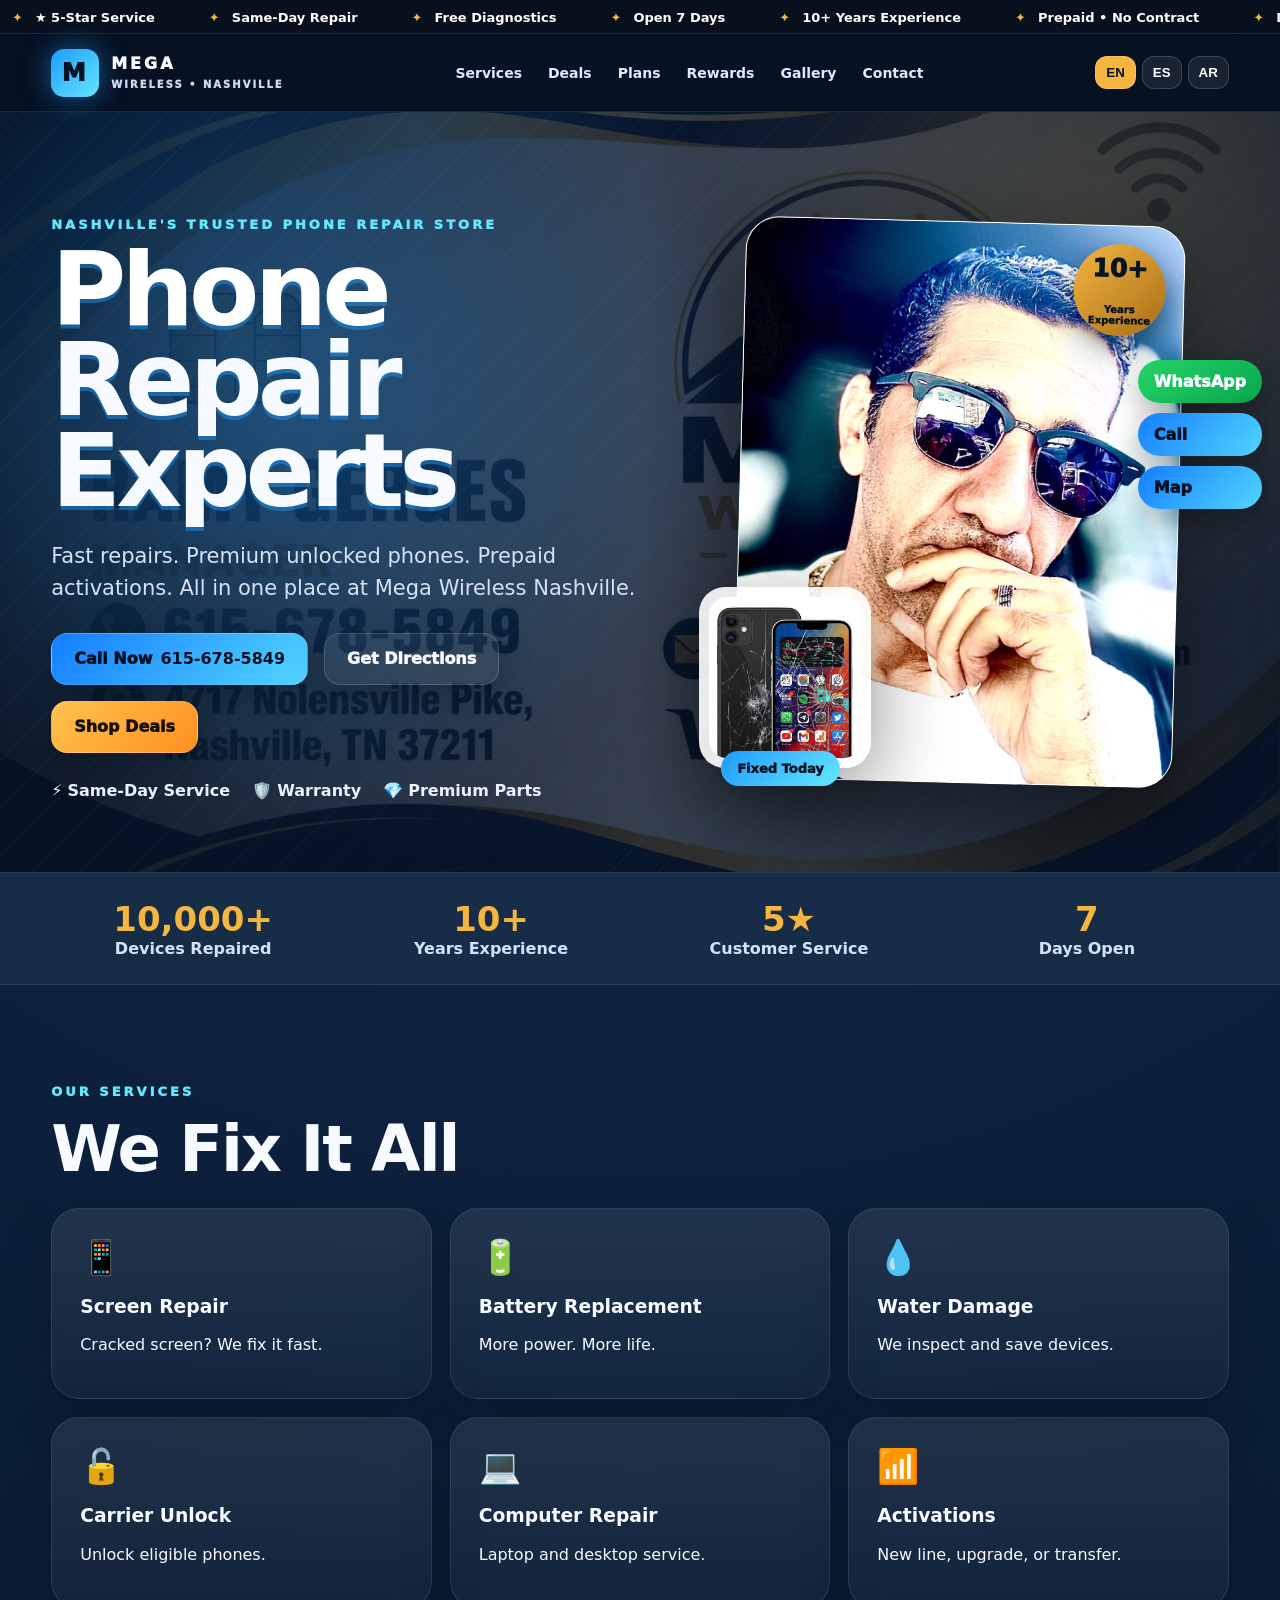
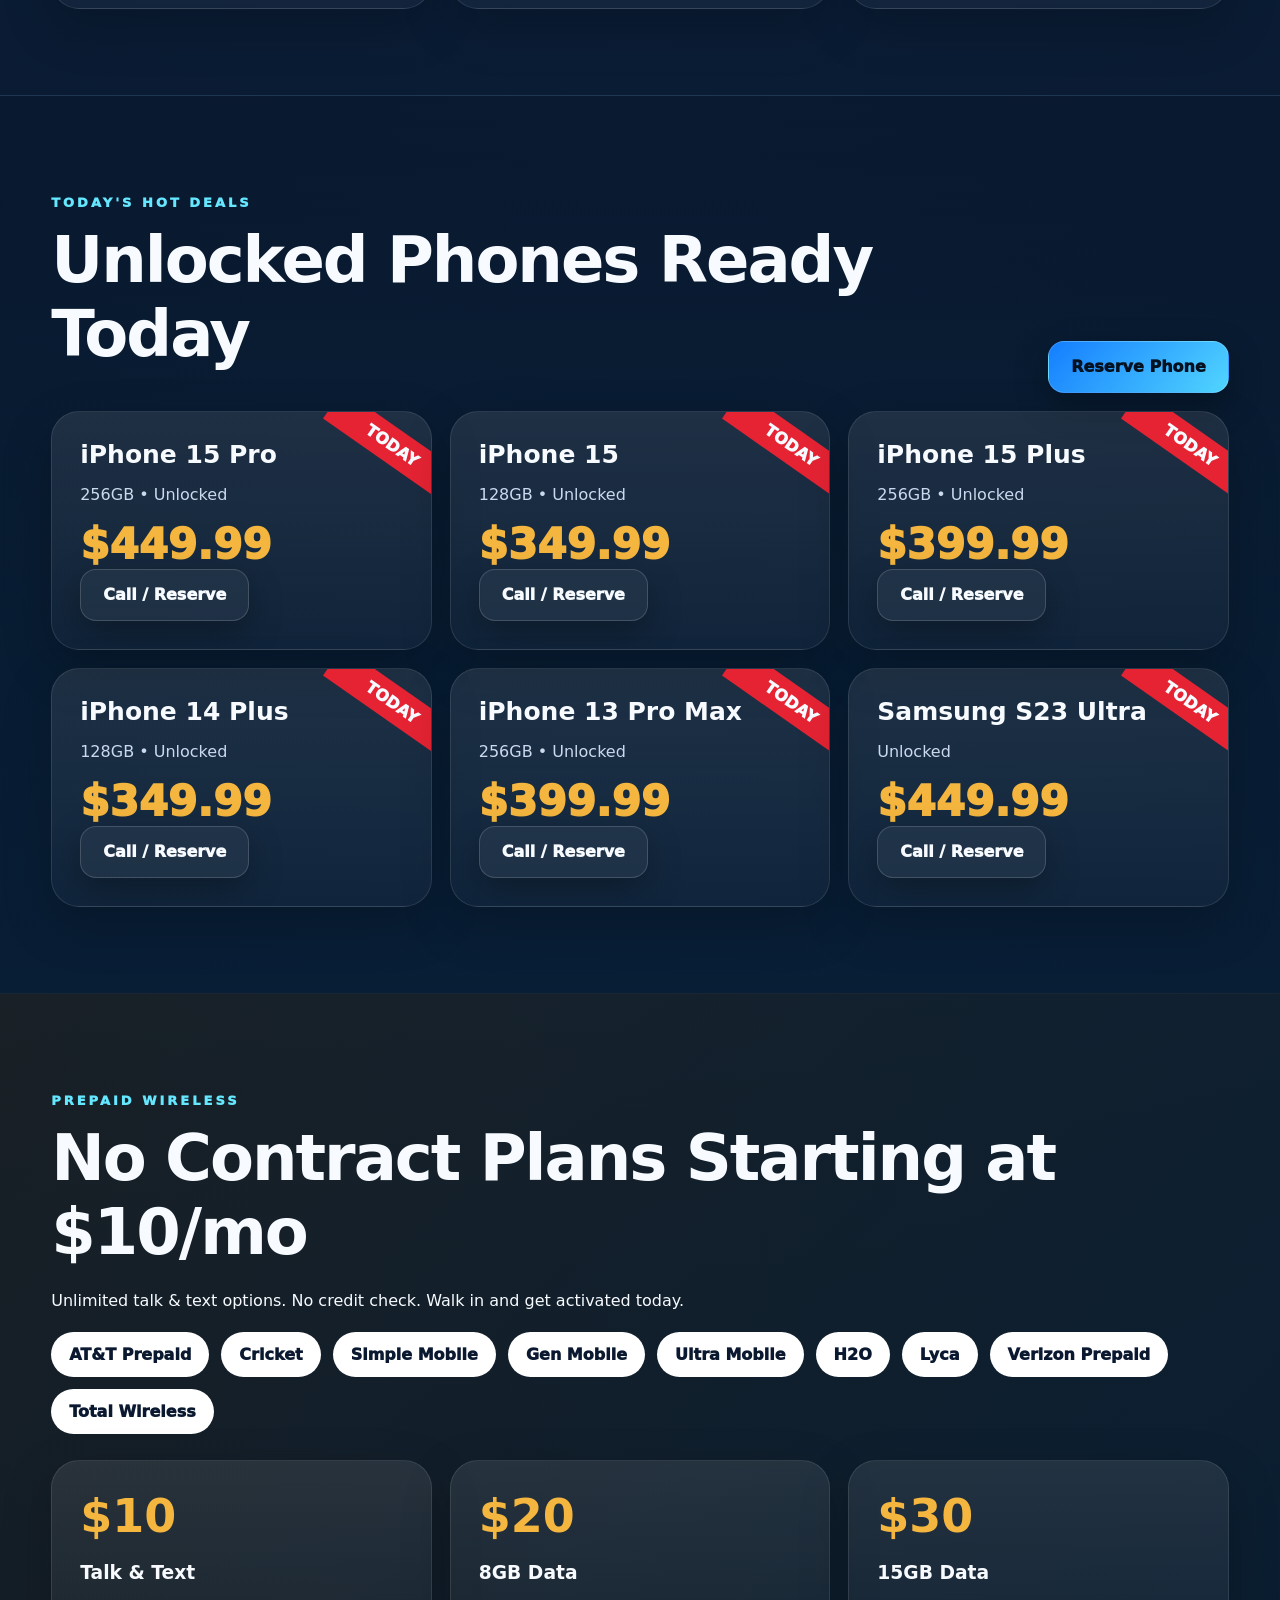
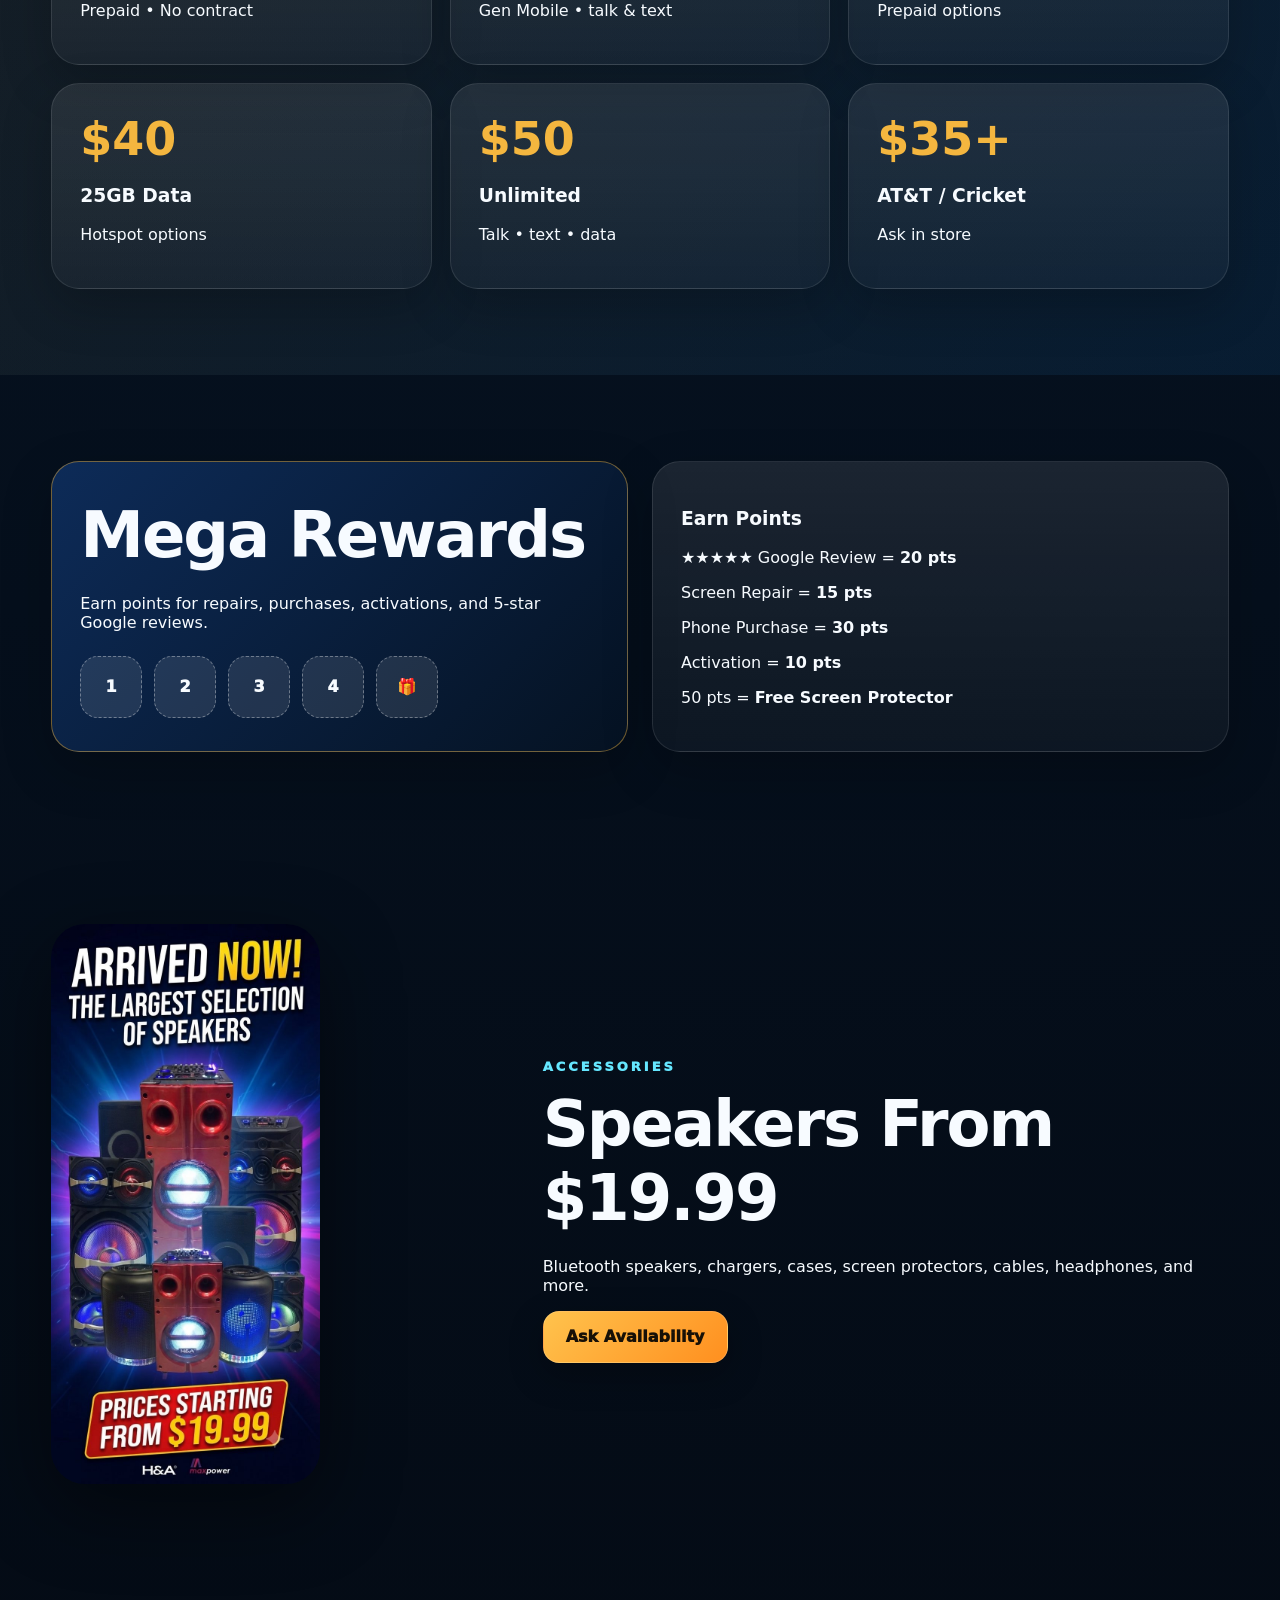
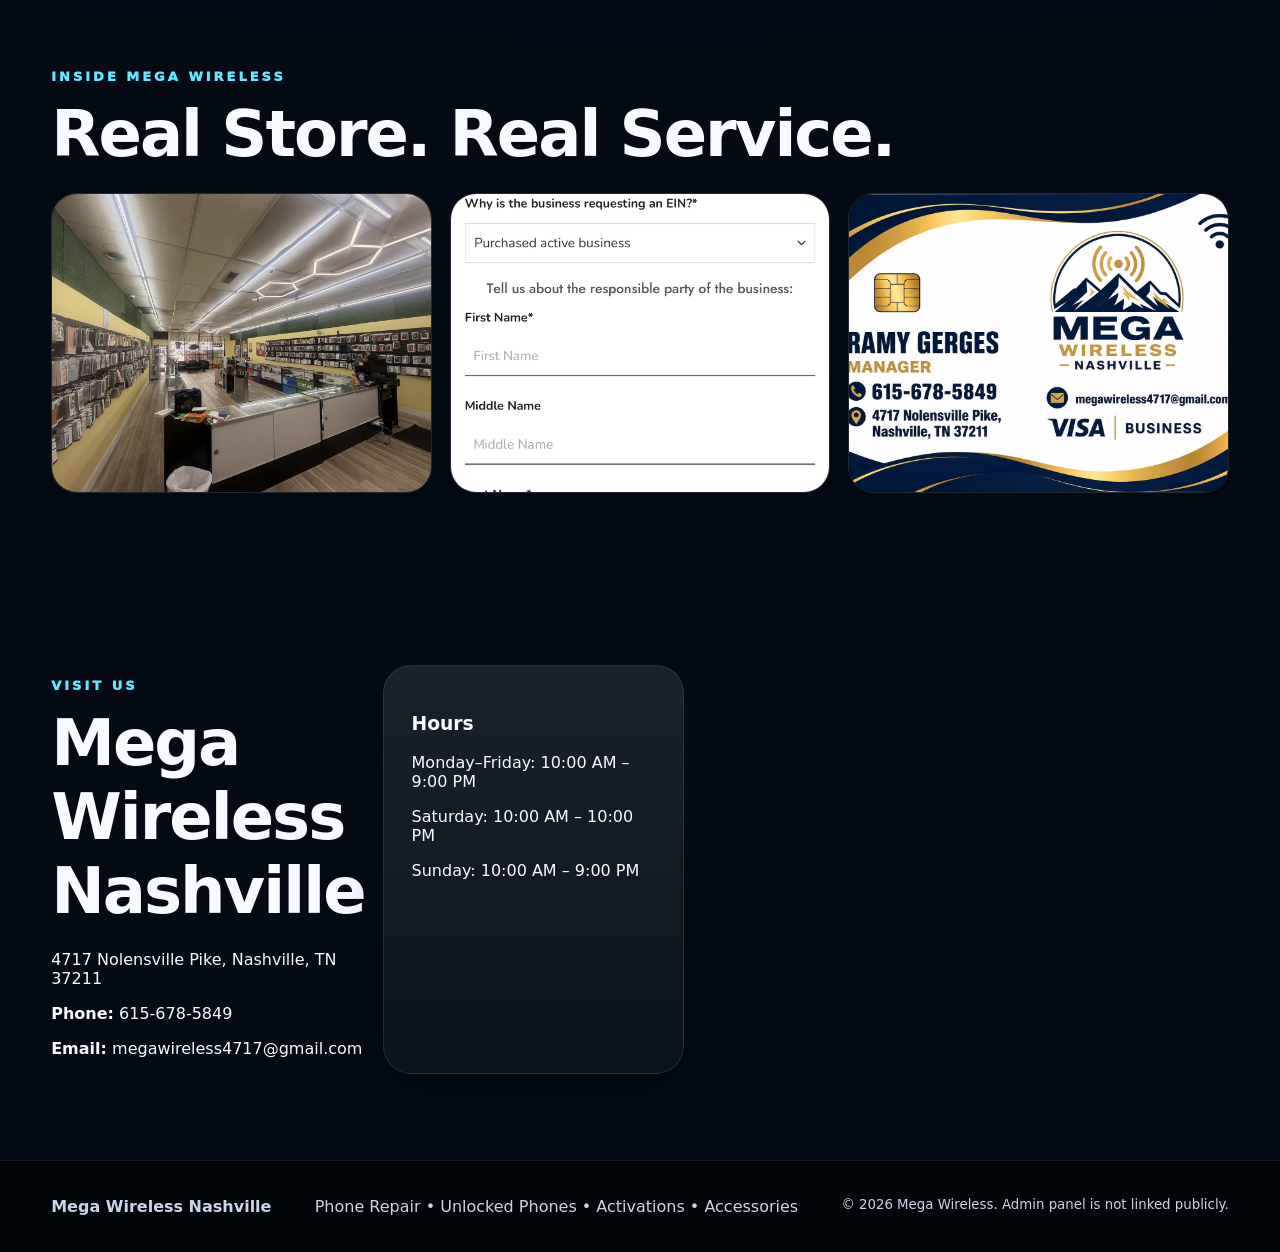
==== commit cd42602c: "Add files via upload" ====
--- a/index.html
+++ b/index.html
@@ -1,1466 +1,99 @@
-<!DOCTYPE html>
+<!doctype html>
 <html lang="en">
 <head>
-<meta charset="UTF-8">
-<meta name="viewport" content="width=device-width,initial-scale=1">
-<title>Mega Wireless POS</title>
-<link href="https://fonts.googleapis.com/css2?family=Inter:wght@400;500;600;700;800&display=swap" rel="stylesheet">
-<style>
-*{margin:0;padding:0;box-sizing:border-box}
-html,body{height:100%;overflow:hidden}
-body{font-family:Inter,system-ui,sans-serif;background:#f2f2f7;color:#1c1c1e;font-size:13px}
-/* AUTH */
-#auth{position:fixed;inset:0;background:#f2f2f7;display:flex;align-items:center;justify-content:center;z-index:9999}
-.acard{background:#fff;border-radius:18px;padding:36px 32px;width:340px;box-shadow:0 8px 32px rgba(0,0,0,.1);text-align:center}
-.alogo{font-size:22px;font-weight:800;letter-spacing:-.02em;margin-bottom:4px}
-.alogo b{color:#007aff}
-.asub{font-size:12px;color:#8e8e93;margin-bottom:28px}
-.ulist{display:flex;flex-direction:column;gap:9px}
-.ubtn{display:flex;align-items:center;gap:11px;padding:12px 14px;background:#f2f2f7;border:1.5px solid #e5e5ea;border-radius:12px;cursor:pointer;width:100%;transition:all .2s;font-family:inherit}
-.ubtn:hover{background:#007aff;border-color:#007aff;color:#fff}
-.ubtn:hover .urole{color:rgba(255,255,255,.7)}
-.uav{width:34px;height:34px;border-radius:50%;display:flex;align-items:center;justify-content:center;font-weight:700;font-size:13px;color:#fff;flex-shrink:0}
-.uname{font-weight:600;font-size:13px;text-align:left}
-.urole{font-size:11px;color:#8e8e93;text-align:left}
-/* PIN */
-#pinv{display:none;flex-direction:column;align-items:center;gap:14px}
-.ptit{font-weight:700;font-size:15px}
-.pdots{display:flex;gap:10px}
-.pd{width:12px;height:12px;border-radius:50%;border:2px solid #c7c7cc;background:transparent;transition:.2s}
-.pd.on{background:#007aff;border-color:#007aff}
-.perr{color:#ff3b30;font-size:11px;height:14px}
-.pgrid{display:grid;grid-template-columns:repeat(3,1fr);gap:8px;width:192px}
-.pk{background:#f2f2f7;border:1.5px solid #e5e5ea;border-radius:11px;padding:13px;font-size:18px;font-weight:600;cursor:pointer;text-align:center;transition:all .15s;font-family:inherit}
-.pk:hover{background:#007aff;color:#fff;border-color:#007aff}
-.pk:active{transform:scale(.95)}
-.pbk{font-size:11px;color:#8e8e93;cursor:pointer;margin-top:4px}
-.pbk:hover{color:#007aff}
-/* APP */
-#app{display:none;flex:1;overflow:hidden;flex-direction:column;height:100vh}
-/* TOPBAR */
-.topbar{height:46px;background:#fff;border-bottom:1px solid #e5e5ea;display:flex;align-items:center;padding:0 16px;gap:10px;flex-shrink:0}
-.tlogo{font-size:14px;font-weight:800;letter-spacing:-.02em}
-.tlogo b{color:#007aff}
-.ttime{font-size:11px;color:#8e8e93;font-variant-numeric:tabular-nums}
-.tr{margin-left:auto;display:flex;align-items:center;gap:8px}
-.tusr{font-size:11px;color:#8e8e93;display:flex;align-items:center;gap:5px}
-.tdot{width:7px;height:7px;border-radius:50%;background:#34c759}
-.lsbadge{background:#fff0f0;border:1px solid #ffc0c0;color:#ff3b30;padding:3px 9px;border-radius:20px;font-size:11px;font-weight:600;cursor:pointer;display:none}
-.sout{background:transparent;border:1px solid #e5e5ea;color:#8e8e93;padding:4px 10px;border-radius:7px;cursor:pointer;font-size:11px;font-family:inherit}
-.sout:hover{border-color:#ff3b30;color:#ff3b30}
-/* TABS */
-.tabs{display:flex;background:#fff;border-bottom:1px solid #e5e5ea;flex-shrink:0;padding:0 12px;overflow-x:auto}
-.tab{padding:9px 14px;cursor:pointer;font-size:12px;font-weight:500;color:#8e8e93;border-bottom:2px solid transparent;white-space:nowrap;transition:all .2s}
-.tab.on{color:#007aff;border-bottom-color:#007aff;font-weight:600}
-/* CONTENT */
-.content{flex:1;overflow:hidden;display:flex}
-/* ===POS=== */
-#tpos{display:flex;width:100%;overflow:hidden}
-.pleft{flex:1;overflow-y:auto;padding:12px;display:flex;flex-direction:column;gap:10px}
-.pright{width:320px;background:#fff;border-left:1px solid #e5e5ea;display:flex;flex-direction:column;flex-shrink:0}
-.srow{display:flex;gap:8px}
-.swrap{position:relative;flex:1}
-.si{position:absolute;left:10px;top:50%;transform:translateY(-50%);color:#aaa;font-size:13px}
-.sinp{width:100%;background:#fff;border:1.5px solid #e5e5ea;border-radius:10px;padding:8px 10px 8px 30px;font-size:12px;font-family:inherit;outline:none;transition:border .2s}
-.sinp:focus{border-color:#007aff}
-.bcbtn{background:#f2f2f7;border:1.5px solid #e5e5ea;border-radius:10px;padding:8px 12px;cursor:pointer;font-size:15px;flex-shrink:0;transition:all .2s}
-.bcbtn:hover{background:#007aff;border-color:#007aff;color:#fff}
-.catrow{display:flex;gap:6px;flex-wrap:wrap}
-.cbtn{padding:4px 10px;border-radius:20px;border:1.5px solid #e5e5ea;cursor:pointer;font-size:11px;font-weight:500;color:#8e8e93;background:#fff;font-family:inherit;transition:all .2s}
-.cbtn.on,.cbtn:hover{background:#007aff;border-color:#007aff;color:#fff}
-.igrid{display:grid;grid-template-columns:repeat(auto-fill,minmax(145px,1fr));gap:7px}
-.ic{background:#fff;border:1.5px solid #e5e5ea;border-radius:11px;padding:10px;cursor:pointer;transition:all .2s;position:relative}
-.ic:hover{border-color:#007aff;transform:translateY(-1px);box-shadow:0 4px 12px rgba(0,122,255,.1)}
-.ic.low{border-color:rgba(255,59,48,.35)}
-.ldot{position:absolute;top:7px;right:7px;width:7px;height:7px;border-radius:50%;background:#ff3b30}
-.in{font-size:11px;font-weight:500;line-height:1.4;margin-bottom:5px;color:#1c1c1e}
-.ip{font-size:15px;font-weight:700;color:#007aff}
-.iq{font-size:10px;color:#aaa;margin-top:2px}
-.iq.low{color:#ff3b30;font-weight:600}
-.np{color:#ff9500;font-size:11px;font-style:italic}
-.ibc{font-size:9px;color:#bbb;margin-top:2px;font-family:monospace}
-/* CART */
-.chdr{padding:11px 13px;border-bottom:1px solid #e5e5ea;display:flex;align-items:center;justify-content:space-between;flex-shrink:0}
-.ctit{font-weight:700;font-size:13px}
-.txrow{display:flex;align-items:center;gap:6px;font-size:11px;color:#8e8e93}
-.tsw{position:relative;width:30px;height:17px;display:inline-block;cursor:pointer}
-.tsw input{opacity:0;width:0;height:0;position:absolute}
-.tsl{position:absolute;inset:0;background:#c7c7cc;border-radius:9px;transition:.3s}
-.tsl:before{content:"";position:absolute;width:13px;height:13px;bottom:2px;left:2px;background:#fff;border-radius:50%;transition:.3s;box-shadow:0 1px 3px rgba(0,0,0,.2)}
-.tsw input:checked+.tsl{background:#007aff}
-.tsw input:checked+.tsl:before{left:15px}
-.cbody{flex:1;overflow-y:auto;padding:8px}
-.cempty{display:flex;flex-direction:column;align-items:center;justify-content:center;height:100%;color:#c7c7cc;gap:6px;font-size:12px}
-.ci{display:flex;align-items:center;gap:7px;padding:8px;border-radius:9px;background:#f2f2f7;margin-bottom:5px;border:1px solid #e5e5ea}
-.cin{flex:1;font-size:11px;font-weight:500;line-height:1.3;color:#1c1c1e}
-.cibtns{display:flex;align-items:center;gap:4px}
-.cib{width:21px;height:21px;border-radius:6px;background:#fff;border:1px solid #e5e5ea;cursor:pointer;font-size:13px;display:flex;align-items:center;justify-content:center;transition:all .15s;font-family:inherit}
-.cib:hover{background:#007aff;border-color:#007aff;color:#fff}
-.ciq{font-size:11px;font-weight:600;min-width:16px;text-align:center}
-.cip{font-size:11px;font-weight:700;color:#007aff;flex-shrink:0}
-.cdl{color:#c7c7cc;cursor:pointer;padding:2px;font-size:14px;flex-shrink:0}
-.cdl:hover{color:#ff3b30}
-.cftr{padding:11px 13px;border-top:1px solid #e5e5ea;flex-shrink:0}
-.tr2{display:flex;justify-content:space-between;padding:3px 0;font-size:12px;color:#8e8e93}
-.grand{font-size:15px;font-weight:700;color:#1c1c1e;border-top:1px solid #e5e5ea;padding-top:8px;margin-top:5px;display:flex;justify-content:space-between}
-.grand span+span{color:#007aff}
-.pms{display:flex;gap:5px;margin:9px 0}
-.pm{flex:1;padding:7px 3px;border:1.5px solid #e5e5ea;border-radius:8px;background:#f2f2f7;cursor:pointer;font-size:11px;font-weight:600;color:#8e8e93;font-family:inherit;text-align:center;transition:all .2s}
-.pm.on{background:#007aff;border-color:#007aff;color:#fff}
-.pm:hover:not(.on){border-color:#007aff;color:#007aff}
-.chgbtn{width:100%;padding:12px;background:#007aff;color:#fff;border:none;border-radius:11px;font-size:13px;font-weight:700;cursor:pointer;font-family:inherit;transition:all .2s}
-.chgbtn:hover{background:#0066dd}
-.chgbtn:disabled{background:#e5e5ea;color:#c7c7cc;cursor:not-allowed}
-.clrbtn{width:100%;padding:7px;background:transparent;color:#c7c7cc;border:1px solid #e5e5ea;border-radius:8px;font-size:11px;cursor:pointer;margin-top:5px;font-family:inherit;transition:all .2s}
-.clrbtn:hover{color:#ff3b30;border-color:#ff3b30}
-/* ===INV=== */
-#tinv{display:none;flex-direction:column;overflow:hidden;width:100%;padding:12px;gap:9px}
-.ih{display:flex;gap:8px;flex-wrap:wrap}
-.ii{background:#fff;border:1.5px solid #e5e5ea;border-radius:10px;padding:8px 11px;font-size:12px;font-family:inherit;outline:none;transition:border .2s;color:#1c1c1e}
-.ii:focus{border-color:#007aff}
-.bt{padding:8px 13px;border-radius:10px;font-size:12px;font-weight:600;cursor:pointer;border:none;font-family:inherit;transition:all .2s}
-.btb{background:#007aff;color:#fff}
-.btb:hover{background:#0066dd}
-.bto{background:transparent;border:1.5px solid #e5e5ea;color:#8e8e93}
-.bto:hover{border-color:#007aff;color:#007aff}
-.lsbn{background:#fff5f5;border:1px solid #ffd0d0;border-radius:10px;padding:9px 12px;display:none;align-items:center;gap:9px}
-.lsbn.on{display:flex}
-.lsbt{flex:1;font-size:12px;color:#ff3b30;font-weight:500}
-.tw{flex:1;overflow-y:auto;border:1px solid #e5e5ea;border-radius:12px;background:#fff}
-table{width:100%;border-collapse:collapse}
-thead{position:sticky;top:0;z-index:1;background:#f2f2f7}
-th{padding:8px 10px;text-align:left;font-size:10px;font-weight:600;color:#8e8e93;text-transform:uppercase;letter-spacing:.04em;border-bottom:1px solid #e5e5ea}
-td{padding:8px 10px;border-bottom:1px solid #f2f2f7;font-size:11px;color:#1c1c1e}
-tr:last-child td{border-bottom:none}
-tr:hover td{background:rgba(0,122,255,.02)}
-.bg{padding:2px 6px;border-radius:20px;font-size:9px;font-weight:600;display:inline-block}
-.ba{background:rgba(0,122,255,.1);color:#007aff}
-.bd{background:rgba(175,82,222,.1);color:#af52de}
-.br{background:rgba(255,149,0,.1);color:#ff9500}
-.bs{background:rgba(52,199,89,.1);color:#34c759}
-.bo{background:#f2f2f7;color:#8e8e93}
-.bl{background:rgba(255,59,48,.1);color:#ff3b30}
-.ed{cursor:pointer;padding:2px 5px;border-radius:4px;border-bottom:1.5px dashed #e5e5ea;transition:all .2s}
-.ed:hover{background:rgba(0,122,255,.06);border-bottom-color:#007aff}
-/* ===CLOCK=== */
-#tclock{display:none;flex-direction:column;overflow:hidden;width:100%;padding:12px;gap:12px}
-.cgrid{display:grid;grid-template-columns:repeat(auto-fit,minmax(250px,1fr));gap:10px}
-.ccard{background:#fff;border:1px solid #e5e5ea;border-radius:15px;padding:20px;box-shadow:0 1px 4px rgba(0,0,0,.05)}
-.ccn{font-size:16px;font-weight:700;margin-bottom:2px}
-.ccs{font-size:11px;margin-bottom:14px}
-.ccs.in{color:#34c759}
-.ccs.out{color:#c7c7cc}
-.ccbtn{width:100%;padding:10px;border-radius:10px;font-size:13px;font-weight:700;cursor:pointer;border:none;font-family:inherit;transition:all .2s}
-.ccbtn.in{background:#34c759;color:#fff}
-.ccbtn.out{background:rgba(255,59,48,.1);border:1.5px solid rgba(255,59,48,.3);color:#ff3b30}
-.logwrap{background:#fff;border:1px solid #e5e5ea;border-radius:11px;overflow:hidden;max-height:200px;overflow-y:auto}
-/* ===REPORTS=== */
-#trpts{display:none;flex-direction:column;overflow:hidden;width:100%;padding:12px;gap:12px}
-.rcards{display:grid;grid-template-columns:repeat(auto-fit,minmax(160px,1fr));gap:9px}
-.rc{background:#fff;border:1px solid #e5e5ea;border-radius:12px;padding:17px}
-.rl{font-size:10px;color:#8e8e93;text-transform:uppercase;letter-spacing:.05em;margin-bottom:6px}
-.rv{font-size:24px;font-weight:800;letter-spacing:-.02em}
-.rsb{font-size:10px;color:#aaa;margin-top:3px}
-.swrap2{flex:1;overflow-y:auto;border:1px solid #e5e5ea;border-radius:11px;background:#fff}
-.sndbtn{background:linear-gradient(135deg,#007aff,#af52de);color:#fff;padding:7px 14px;border-radius:9px;font-size:12px;font-weight:700;cursor:pointer;border:none;font-family:inherit;transition:all .2s}
-/* ===SETTINGS=== */
-#tset{display:none;flex-direction:column;overflow-y:auto;width:100%;padding:12px;gap:12px}
-.sgrid{display:grid;grid-template-columns:repeat(auto-fit,minmax(300px,1fr));gap:12px}
-.sc{background:#fff;border:1px solid #e5e5ea;border-radius:15px;padding:20px}
-.sc h3{font-size:13px;font-weight:700;margin-bottom:14px}
-.fl{font-size:10px;font-weight:600;color:#8e8e93;text-transform:uppercase;letter-spacing:.04em;margin-bottom:4px;display:block}
-.fi{width:100%;background:#f2f2f7;border:1.5px solid #e5e5ea;border-radius:9px;padding:9px 11px;font-size:13px;font-family:inherit;outline:none;color:#1c1c1e;transition:border .2s;margin-bottom:11px}
-.fi:focus{border-color:#007aff}
-.emplist{display:flex;flex-direction:column;gap:7px}
-.er{display:flex;align-items:center;gap:9px;padding:10px;background:#f2f2f7;border-radius:9px;border:1px solid #e5e5ea}
-.eav{width:32px;height:32px;border-radius:50%;display:flex;align-items:center;justify-content:center;font-weight:700;font-size:12px;color:#fff;flex-shrink:0}
-.ei{flex:1}
-.en{font-weight:600;font-size:12px}
-.ep{font-size:10px;color:#aaa}
-.eedt{background:transparent;border:1px solid #e5e5ea;border-radius:7px;padding:4px 8px;font-size:10px;cursor:pointer;color:#8e8e93;font-family:inherit;transition:all .2s}
-.eedt:hover{background:#007aff;border-color:#007aff;color:#fff}
-.edel{background:transparent;border:1px solid #e5e5ea;border-radius:7px;padding:4px 8px;font-size:10px;cursor:pointer;color:#ff3b30;font-family:inherit;transition:all .2s}
-.edel:hover{background:#ff3b30;color:#fff}
-.addbtn{width:100%;padding:8px;background:transparent;border:1.5px dashed #007aff;border-radius:9px;color:#007aff;font-size:12px;font-weight:600;cursor:pointer;font-family:inherit;margin-top:8px;transition:all .2s}
-.addbtn:hover{background:rgba(0,122,255,.05)}
-.pgrid{display:grid;grid-template-columns:1fr 1fr;gap:7px;margin-top:7px}
-.pi{display:flex;align-items:center;gap:7px;padding:7px 9px;background:#f2f2f7;border-radius:8px;border:1px solid #e5e5ea}
-.pi input{accent-color:#007aff;width:14px;height:14px}
-.pl{font-size:11px;font-weight:500}
-/* ===OVERLAYS=== */
-.ov{position:fixed;inset:0;background:rgba(0,0,0,.42);z-index:500;display:none;align-items:center;justify-content:center;backdrop-filter:blur(3px)}
-.ov.on{display:flex}
-.modal{background:#fff;border-radius:18px;padding:24px;width:390px;max-width:92vw;box-shadow:0 20px 50px rgba(0,0,0,.15)}
-.mt{font-size:16px;font-weight:700;margin-bottom:17px}
-.mamt{font-size:42px;font-weight:800;text-align:center;color:#007aff;margin:10px 0;letter-spacing:-.03em}
-.mtx{text-align:center;font-size:11px;color:#aaa;margin-bottom:17px}
-.mbtns{display:flex;gap:7px;flex-direction:column}
-.mb{padding:11px;border-radius:11px;font-size:13px;font-weight:700;cursor:pointer;border:none;font-family:inherit;transition:all .2s}
-.mbg{background:#34c759;color:#fff}
-.mbb{background:#007aff;color:#fff}
-.mbgr{background:#f2f2f7;border:1px solid #e5e5ea;color:#8e8e93}
-.fr{display:flex;gap:9px}
-.fr .fg{flex:1}
-.fg{margin-bottom:11px}
-.fnote{font-size:10px;color:#aaa;margin-top:3px}
-/* TOAST */
-.toast{position:fixed;bottom:16px;left:50%;transform:translateX(-50%) translateY(12px);background:#1c1c1e;color:#fff;border-radius:10px;padding:8px 18px;font-size:12px;font-weight:500;z-index:9999;opacity:0;transition:all .3s;pointer-events:none;box-shadow:0 4px 16px rgba(0,0,0,.2)}
-.toast.on{opacity:1;transform:translateX(-50%) translateY(0)}
-.toast.ok{background:#34c759}
-.toast.err{background:#ff3b30}
-</style>
-<!-- Deploy: 20260521000345 -->
+  <meta charset="utf-8" />
+  <meta name="viewport" content="width=device-width, initial-scale=1" />
+  <title>Mega Wireless Nashville | Phone Repair, Unlocked Phones & Activations</title>
+  <meta name="description" content="Mega Wireless Nashville: phone repair, unlocked iPhones, Samsung phones, prepaid activations, accessories, and same-day service at 4717 Nolensville Pike." />
+  <link rel="stylesheet" href="assets/css/styles.css" />
 </head>
 <body>
-<div class="toast" id="toast"></div>
+  <div class="top-ticker"><div class="ticker-track"><span>★ 5-Star Service</span><span>Same-Day Repair</span><span>Free Diagnostics</span><span>Open 7 Days</span><span>10+ Years Experience</span><span>Prepaid • No Contract</span><span>Lines From $10/mo</span></div></div>
+  <header class="nav">
+    <a class="brand" href="#home"><span class="logo">M</span><span>MEGA<br><small>WIRELESS • NASHVILLE</small></span></a>
+    <nav class="links">
+      <a data-i18n="navServices" href="#services">Services</a>
+      <a data-i18n="navDeals" href="#deals">Deals</a>
+      <a data-i18n="navPlans" href="#plans">Plans</a>
+      <a data-i18n="navRewards" href="#rewards">Rewards</a>
+      <a data-i18n="navGallery" href="#gallery">Gallery</a>
+      <a data-i18n="navContact" href="#contact">Contact</a>
+    </nav>
+    <div class="lang"><button data-lang="en">EN</button><button data-lang="es">ES</button><button data-lang="ar">AR</button></div>
+  </header>
 
-<!-- AUTH -->
-<div id="auth">
- <div class="acard">
-  <div id="amain">
-   <div class="alogo">MEGA <b>WIRELESS</b></div>
-   <div class="asub">POS System · Nashville, TN</div>
-   <div class="ulist" id="ulist"></div>
-  </div>
-  <div id="pinv">
-   <div class="ptit" id="ptit">Enter PIN</div>
-   <div class="pdots"><div class="pd" id="pd0"></div><div class="pd" id="pd1"></div><div class="pd" id="pd2"></div><div class="pd" id="pd3"></div></div>
-   <div class="perr" id="perr"></div>
-   <div class="pgrid">
-    <button class="pk" onclick="pk('1')">1</button><button class="pk" onclick="pk('2')">2</button><button class="pk" onclick="pk('3')">3</button>
-    <button class="pk" onclick="pk('4')">4</button><button class="pk" onclick="pk('5')">5</button><button class="pk" onclick="pk('6')">6</button>
-    <button class="pk" onclick="pk('7')">7</button><button class="pk" onclick="pk('8')">8</button><button class="pk" onclick="pk('9')">9</button>
-    <button class="pk" onclick="pdel()" style="font-size:12px;color:#8e8e93">⌫</button>
-    <button class="pk" onclick="pk('0')">0</button>
-    <button class="pk pbk" onclick="goBack()" style="font-size:11px;color:#8e8e93">↩</button>
-   </div>
-  </div>
- </div>
-</div>
+  <main id="home">
+    <section class="hero cinema">
+      <div class="hero-bg"></div>
+      <div class="electric"></div>
+      <div class="hero-copy">
+        <p class="eyebrow" data-i18n="eyebrow">Nashville's Trusted Phone Repair Store</p>
+        <h1 data-i18n="heroTitle">Phone Repair Experts</h1>
+        <p class="sub" data-i18n="heroSub">Fast repairs. Premium unlocked phones. Prepaid activations. All in one place at Mega Wireless Nashville.</p>
+        <div class="hero-actions">
+          <a class="btn primary" href="tel:6156785849"><span data-i18n="callNow">Call Now</span> <b>615‑678‑5849</b></a>
+          <a class="btn outline" href="https://www.google.com/maps/search/?api=1&query=4717+Nolensville+Pike+Nashville+TN+37211" target="_blank" data-i18n="directions">Get Directions</a>
+          <a class="btn gold" href="#deals" data-i18n="shopDeals">Shop Deals</a>
+        </div>
+        <div class="trust"><span>⚡ <b data-i18n="sameDay">Same-Day Service</b></span><span>🛡️ <b data-i18n="warranty">Warranty</b></span><span>💎 <b data-i18n="parts">Premium Parts</b></span></div>
+      </div>
+      <div class="hero-visual">
+        <div class="owner-card"><img src="assets/images/owner.jpg" alt="Ramy Gerges - Mega Wireless Nashville"><span class="badge">10+<small>Years Experience</small></span></div>
+        <div class="phone-fix"><img src="assets/images/broken-phone.jpg" alt="Broken iPhone repair"><span class="spark">Fixed Today</span></div>
+      </div>
+    </section>
 
-<!-- APP -->
-<div id="app">
- <div class="topbar">
-  <div class="tlogo">MEGA <b>WIRELESS</b></div>
-  <div class="ttime" id="ttime"></div>
-  <div class="lsbadge" id="lsbadge" onclick="showLS()">⚠ Low Stock</div>
-  <div class="tr">
-   <div class="tusr"><div class="tdot"></div><span id="tuname">-</span></div>
-   <button class="sout" onclick="signout()">Sign Out</button>
-  </div>
- </div>
- <div class="tabs" id="tabsbar">
-  <div class="tab on" onclick="showTab('pos')" id="tb-pos">🛒 POS</div>
-  <div class="tab" onclick="showTab('inv')" id="tb-inv" style="display:none">📦 Inventory</div>
-  <div class="tab" onclick="showTab('clock')" id="tb-clock">⏱ Clock</div>
-  <div class="tab" onclick="showTab('rpts')" id="tb-rpts" style="display:none">📊 Reports</div>
-  <div class="tab" onclick="showTab('set')" id="tb-set" style="display:none">⚙️ Settings</div>
- </div>
- <div class="content">
+    <section class="stats strip">
+      <div><b>10,000+</b><span data-i18n="devicesRepaired">Devices Repaired</span></div>
+      <div><b>10+</b><span data-i18n="years">Years Experience</span></div>
+      <div><b>5★</b><span data-i18n="serviceRating">Customer Service</span></div>
+      <div><b>7</b><span data-i18n="daysOpen">Days Open</span></div>
+    </section>
 
-  <!-- POS -->
-  <div id="tpos">
-   <div class="pleft">
-    <div class="srow">
-     <div class="swrap"><span class="si">🔍</span><input type="text" class="sinp" id="srch" placeholder="Search by name or barcode..." oninput="filterItems()" autocomplete="off"></div>
-     <button class="bcbtn" onclick="openBC()" title="Barcode/IMEI">📷</button>
-    </div>
-    <div class="catrow" id="cats"></div>
-    <div class="igrid" id="igrid"></div>
-   </div>
-   <div class="pright">
-    <div class="chdr">
-     <div class="ctit">Current Sale</div>
-     <div class="txrow">
-      <span id="txlbl">Tax 9.75%</span>
-      <label class="tsw"><input type="checkbox" id="taxtog" checked onchange="taxChg()"><span class="tsl"></span></label>
-     </div>
-    </div>
-    <div class="cbody" id="cbody"><div class="cempty"><div style="font-size:28px">🛒</div><div>Tap items to add</div></div></div>
-    <div class="cftr">
-     <div class="tr2"><span>Subtotal</span><span id="vsub">$0.00</span></div>
-     <div class="tr2" id="txline"><span>Tax</span><span id="vtax">$0.00</span></div>
-     <div class="grand"><span>Total</span><span id="vgrand">$0.00</span></div>
-     <div class="pms">
-      <button class="pm on" id="pm-cash" onclick="setPM('cash')">💵 Cash</button>
-      <button class="pm" id="pm-card" onclick="setPM('card')">💳 Card</button>
-      <button class="pm" id="pm-zelle" onclick="setPM('zelle')">📱 Zelle</button>
-     </div>
-    <div id="card-last4-wrap" style="display:none;margin-bottom:8px"><input type="text" id="card-last4" class="fi" placeholder="Last 4 digits of card" maxlength="4" inputmode="numeric" style="text-align:center;font-size:18px;font-weight:700;letter-spacing:6px"></div>
-     <button class="chgbtn" id="chgbtn" onclick="openCharge()" disabled>Charge Customer</button>
-     <button class="clrbtn" onclick="clearCart()">Clear Sale</button>
-    </div>
-   </div>
-  </div>
+    <section id="services" class="section">
+      <p class="section-kicker" data-i18n="ourServices">Our Services</p><h2 data-i18n="fixAll">We Fix It All</h2>
+      <div class="service-grid">
+        <article><i>📱</i><h3 data-i18n="screenRepair">Screen Repair</h3><p data-i18n="screenRepairSub">Cracked screen? We fix it fast.</p></article>
+        <article><i>🔋</i><h3 data-i18n="battery">Battery Replacement</h3><p data-i18n="batterySub">More power. More life.</p></article>
+        <article><i>💧</i><h3 data-i18n="water">Water Damage</h3><p data-i18n="waterSub">We inspect and save devices.</p></article>
+        <article><i>🔓</i><h3 data-i18n="unlock">Carrier Unlock</h3><p data-i18n="unlockSub">Unlock eligible phones.</p></article>
+        <article><i>💻</i><h3 data-i18n="computer">Computer Repair</h3><p data-i18n="computerSub">Laptop and desktop service.</p></article>
+        <article><i>📶</i><h3 data-i18n="activation">Activations</h3><p data-i18n="activationSub">New line, upgrade, or transfer.</p></article>
+      </div>
+    </section>
 
-  <!-- INVENTORY -->
-  <div id="tinv">
-   <div class="ih">
-    <input type="text" class="ii" id="invsrch" placeholder="🔍 Search..." oninput="renderInv()" style="flex:1;min-width:180px">
-    <select class="ii" id="invcat" onchange="renderInv()"><option value="">All Categories</option></select>
-    <button class="bt btb" onclick="openAddItem()">+ Add Item</button>
-    <button class="bt bto" onclick="exportCSV()">📥 Export</button>
-   </div>
-   <div class="lsbn" id="lsbn">
-    <span style="font-size:16px">⚠️</span>
-    <div class="lsbt" id="lsbt">Items running low</div>
-    <button onclick="showLS()" style="background:#ff3b30;color:#fff;border:none;border-radius:7px;padding:4px 9px;font-size:10px;font-weight:600;cursor:pointer;font-family:inherit">View All</button>
-   </div>
-   <div class="tw">
-    <table><thead><tr><th>#</th><th>Item Name</th><th>Barcode</th><th>Category</th><th>Cost</th><th>Sell Price</th><th>Stock</th><th>Status</th></tr></thead>
-    <tbody id="invtb"></tbody></table>
-   </div>
-   <div style="font-size:10px;color:#aaa"><span id="invcnt">0</span> items · Click price/qty to edit</div>
-  </div>
+    <section id="deals" class="section dark-panel">
+      <div class="section-head"><div><p class="section-kicker" data-i18n="hotDeals">Today's Hot Deals</p><h2 data-i18n="phonesTitle">Unlocked Phones Ready Today</h2></div><a class="btn primary" href="tel:6156785849" data-i18n="reserve">Reserve Phone</a></div>
+      <div id="dealGrid" class="deal-grid"></div>
+    </section>
 
-  <!-- CLOCK -->
-  <div id="tclock">
-   <div style="display:flex;align-items:center;justify-content:space-between;flex-shrink:0">
-    <div><div style="font-weight:700;font-size:15px">Time Tracking</div><div style="font-size:11px;color:#8e8e93;margin-top:2px" id="cdate"></div></div>
-    <button id="clrbtn" style="display:none;background:transparent;border:1px solid #e5e5ea;border-radius:8px;padding:5px 10px;color:#8e8e93;cursor:pointer;font-family:inherit;font-size:10px" onclick="clrLog()">Clear Log</button>
-   </div>
-   <div class="cgrid" id="cgrid"></div>
-   <div>
-    <div style="font-weight:600;font-size:13px;margin-bottom:8px">Today's Log</div>
-    <div class="logwrap"><table style="width:100%"><thead><tr><th>Employee</th><th>Action</th><th>Time</th><th>Duration</th></tr></thead><tbody id="logtb"></tbody></table></div>
-   </div>
-  </div>
+    <section id="plans" class="section plans">
+      <div class="plan-copy"><p class="section-kicker" data-i18n="plansKicker">Prepaid Wireless</p><h2 data-i18n="plansTitle">No Contract Plans Starting at $10/mo</h2><p data-i18n="plansSub">Unlimited talk & text options. No credit check. Walk in and get activated today.</p></div>
+      <div class="carrier-cloud"><span>AT&T Prepaid</span><span>Cricket</span><span>Simple Mobile</span><span>Gen Mobile</span><span>Ultra Mobile</span><span>H2O</span><span>Lyca</span><span>Verizon Prepaid</span><span>Total Wireless</span></div>
+      <div class="plan-cards" id="planCards"></div>
+    </section>
 
-  <!-- REPORTS -->
-  <div id="trpts">
-   <div style="display:flex;align-items:center;justify-content:space-between;flex-wrap:wrap;gap:8px;flex-shrink:0">
-    <div><div style="font-weight:700;font-size:15px">Reports</div><div style="font-size:11px;color:#8e8e93">Nashville TN · Tax 9.75%</div></div>
-    <div style="display:flex;gap:7px;flex-wrap:wrap">
-     <select class="ii" id="rptf" onchange="renderRpts()" style="font-size:11px;padding:6px 10px">
-      <option value="today">Today</option><option value="week">This Week</option><option value="month">This Month</option><option value="all" selected>All Time</option>
-     </select>
-     <button class="sndbtn" onclick="sendReport()">📧 Send Report</button>
-     <button onclick="clearSales()" style="background:transparent;border:1px solid rgba(255,59,48,.3);border-radius:8px;padding:6px 11px;color:#ff3b30;cursor:pointer;font-family:inherit;font-size:10px">Clear Data</button>
-    </div>
-   </div>
-   <div class="rcards" id="rcards"></div>
-   <div class="swrap2"><table><thead><tr><th>Time</th><th>Cashier</th><th>Items</th><th>Subtotal</th><th>Tax</th><th>Total</th><th>Payment</th><th>Action</th></tr></thead><tbody id="salestb"></tbody></table></div>
-  </div>
+    <section id="rewards" class="section rewards">
+      <div class="vip-card"><h2 data-i18n="rewardsTitle">Mega Rewards</h2><p data-i18n="rewardsSub">Earn points for repairs, purchases, activations, and 5-star Google reviews.</p><div class="stamp-row"><span>1</span><span>2</span><span>3</span><span>4</span><span>🎁</span></div></div>
+      <div class="reward-list"><h3 data-i18n="earnPoints">Earn Points</h3><p>★★★★★ Google Review = <b>20 pts</b></p><p>Screen Repair = <b>15 pts</b></p><p>Phone Purchase = <b>30 pts</b></p><p>Activation = <b>10 pts</b></p><p>50 pts = <b>Free Screen Protector</b></p></div>
+    </section>
 
-  <!-- SETTINGS -->
-  <div id="tset">
-   <div style="font-weight:700;font-size:15px">Settings</div>
-   <div class="sgrid">
-    <div class="sc">
-     <h3>👥 Employee Accounts</h3>
-     <div class="emplist" id="emplist"></div>
-     <button class="addbtn" onclick="openAddEmp()">+ Add New Employee</button>
-    </div>
-    <div class="sc">
-     <h3>🏪 Store Settings</h3>
-     <label class="fl">Tax Rate (%)</label><input type="number" class="fi" id="s-tax" value="9.75" step="0.01">
-     <label class="fl">Low Stock Alert (qty)</label><input type="number" class="fi" id="s-ls" value="2" min="1">
-     <label class="fl">Opening Balance ($)</label><input type="number" class="fi" id="s-ob" value="200">
-     <label class="fl">Report Email</label><input type="email" class="fi" id="s-em" value="Megawireless4717@gmail.com">
-     <button class="bt btb" onclick="saveSettings()" style="width:100%">Save Settings</button>
-    </div>
-    <div class="sc">
-     <h3>🔐 Change Admin PIN</h3>
-     <label class="fl">New PIN (4 digits)</label><input type="password" class="fi" id="s-p1" placeholder="Enter new PIN" maxlength="4">
-     <label class="fl">Confirm PIN</label><input type="password" class="fi" id="s-p2" placeholder="Confirm PIN" maxlength="4">
-     <button class="bt btb" onclick="chgPin()" style="width:100%">Update PIN</button>
-    </div>
-   </div>
-  </div>
+    <section class="section spotlight">
+      <img src="assets/images/speakers.jpg" alt="Bluetooth speakers at Mega Wireless">
+      <div><p class="section-kicker">Accessories</p><h2>Speakers From $19.99</h2><p>Bluetooth speakers, chargers, cases, screen protectors, cables, headphones, and more.</p><a class="btn gold" href="tel:6156785849">Ask Availability</a></div>
+    </section>
 
- </div>
-</div>
+    <section id="gallery" class="section gallery"><p class="section-kicker" data-i18n="galleryKicker">Inside Mega Wireless</p><h2 data-i18n="galleryTitle">Real Store. Real Service.</h2><div class="gallery-grid"><img src="assets/images/store-wide.jpg" alt="Mega Wireless Store"><img src="assets/images/store-wide-2.jpg" alt="Mega Wireless Nashville"><img src="assets/images/business-card.jpg" alt="Mega Wireless business card"></div></section>
 
-<!-- RECEIPT MODAL -->
-<div class="ov" id="ov-receipt">
- <div class="modal" style="width:320px;padding:0;overflow:hidden">
-  <div id="receipt-body" style="background:#fff;padding:20px;font-family:monospace">
-   <!-- Receipt content here -->
-  </div>
-  <div style="display:flex;gap:0;border-top:1px solid #e5e5ea">
-   <button onclick="printReceipt()" style="flex:1;padding:13px;background:#007aff;color:#fff;border:none;font-size:13px;font-weight:700;cursor:pointer;font-family:inherit">🖨️ Print</button>
-   <button onclick="closeOv('ov-receipt')" style="flex:1;padding:13px;background:#f2f2f7;border:none;border-left:1px solid #e5e5ea;font-size:13px;font-weight:600;cursor:pointer;font-family:inherit;color:#1c1c1e">Close</button>
-  </div>
- </div>
-</div>
+    <section id="contact" class="section contact">
+      <div><p class="section-kicker" data-i18n="visitUs">Visit Us</p><h2>Mega Wireless Nashville</h2><p>4717 Nolensville Pike, Nashville, TN 37211</p><p><b>Phone:</b> 615‑678‑5849</p><p><b>Email:</b> megawireless4717@gmail.com</p></div>
+      <div class="hours"><h3 data-i18n="hoursTitle">Hours</h3><p>Monday–Friday: 10:00 AM – 9:00 PM</p><p>Saturday: 10:00 AM – 10:00 PM</p><p>Sunday: 10:00 AM – 9:00 PM</p></div>
+      <iframe title="Mega Wireless Map" loading="lazy" src="https://www.google.com/maps?q=4717%20Nolensville%20Pike%20Nashville%20TN%2037211&output=embed"></iframe>
+    </section>
+  </main>
 
-<!-- REFUND MODAL -->
-<div class="ov" id="ov-refund">
- <div class="modal" style="width:380px">
-  <div class="mt">↩ Process Refund</div>
-  <div id="ref-info" style="background:#fff5f5;border:1px solid #ffd0d0;border-radius:10px;padding:14px;margin-bottom:16px">
-   <div style="font-size:12px;color:#8e8e93;margin-bottom:4px">Sale Details</div>
-   <div id="ref-items" style="font-size:12px;font-weight:500;margin-bottom:6px"></div>
-   <div style="display:flex;justify-content:space-between;align-items:center">
-    <span style="font-size:12px;color:#8e8e93">Total Paid</span>
-    <span id="ref-total" style="font-size:18px;font-weight:800;color:#ff3b30"></span>
-   </div>
-  </div>
-  <label class="fl">Refund Type</label>
-  <div style="display:flex;gap:8px;margin-bottom:14px">
-   <button id="ref-full-btn" onclick="setRefType('full')" style="flex:1;padding:10px;background:#ff3b30;color:#fff;border:none;border-radius:9px;font-size:12px;font-weight:700;cursor:pointer;font-family:inherit">Full Refund</button>
-   <button id="ref-part-btn" onclick="setRefType('partial')" style="flex:1;padding:10px;background:#f2f2f7;border:1px solid #e5e5ea;color:#1c1c1e;border-radius:9px;font-size:12px;font-weight:700;cursor:pointer;font-family:inherit">Partial</button>
-  </div>
-  <div id="ref-partial-wrap" style="display:none;margin-bottom:14px">
-   <label class="fl">Refund Amount ($)</label>
-   <input type="number" class="fi" id="ref-amount" placeholder="0.00" step="0.01" min="0" style="font-size:18px;font-weight:700;text-align:center">
-  </div>
-  <label class="fl">Reason (optional)</label>
-  <input type="text" class="fi" id="ref-reason" placeholder="e.g. Customer changed mind">
-  <div style="display:flex;gap:8px;margin-top:14px">
-   <button class="mb" onclick="confirmRefund()" style="flex:1;background:#ff3b30;color:#fff;border-radius:11px;padding:12px;font-size:13px;font-weight:700;cursor:pointer;border:none;font-family:inherit">↩ Confirm Refund</button>
-   <button class="mb mbgr" style="flex:1" onclick="closeOv('ov-refund')">Cancel</button>
-  </div>
- </div>
-</div>
-
-<!-- QUICK PRICE MODAL -->
-<div class="ov" id="ov-qp">
- <div class="modal" style="width:300px">
-  <div class="mt">✏️ Edit Price</div>
-  <div id="qp-name" style="font-size:12px;color:#8e8e93;margin-bottom:14px;padding:7px 10px;background:#f2f2f7;border-radius:8px"></div>
-  <label class="fl">New Price per Unit ($)</label>
-  <input type="number" class="fi" id="qp-price" placeholder="0.00" step="0.01" min="0" style="font-size:20px;font-weight:700;text-align:center">
-  <div style="font-size:11px;color:#aaa;margin-top:4px;text-align:center">Original: <span id="qp-original"></span></div>
-  <div style="display:flex;gap:8px;margin-top:14px">
-   <button class="mb mbb" style="flex:1" onclick="saveQuickPrice()">✓ Apply</button>
-   <button class="mb mbgr" style="flex:1" onclick="closeOv('ov-qp')">Cancel</button>
-  </div>
- </div>
-</div>
-
-<!-- CHARGE MODAL -->
-<div class="ov" id="ov-ch">
- <div class="modal">
-  <div class="mt">Complete Sale</div>
-  <div class="mamt" id="mamt">$0.00</div>
-  <div class="mtx" id="mtx"></div>
-  <div class="mbtns">
-   <button class="mb mbb" onclick="completeSale()">✓ Confirm Sale</button>
-   <button class="mb mbgr" onclick="closeOv('ov-ch')">Cancel</button>
-  </div>
- </div>
-</div>
-
-<!-- PRICE MODAL -->
-<div class="ov" id="ov-pr">
- <div class="modal">
-  <div class="mt">Set Item Details</div>
-  <div id="pinfo" style="font-size:11px;color:#8e8e93;margin-bottom:13px;padding:8px 10px;background:#f2f2f7;border-radius:8px;line-height:1.5"></div>
-  <label class="fl">Barcode / IMEI</label><input type="text" class="fi" id="p-bc" placeholder="Scan or type">
-  <div class="fr">
-   <div class="fg"><label class="fl">Cost Price ($)</label><input type="number" class="fi" id="p-cost" placeholder="0.00" step="0.01"></div>
-   <div class="fg"><label class="fl">Sell Price ($)</label><input type="number" class="fi" id="p-sell" placeholder="0.00" step="0.01"></div>
-  </div>
-  <label class="fl">Stock Quantity</label><input type="number" class="fi" id="p-qty" placeholder="0">
-  <div class="fnote">⚠ Alert when qty reaches 2 or less</div>
-  <div style="display:flex;gap:8px;margin-top:12px">
-   <button class="mb mbb" style="flex:1" onclick="savePrice()">Save</button>
-   <button class="mb mbgr" style="flex:1" onclick="closeOv('ov-pr')">Cancel</button>
-  </div>
- </div>
-</div>
-
-<!-- ADD ITEM MODAL -->
-<div class="ov" id="ov-ai">
- <div class="modal">
-  <div class="mt">Add New Item</div>
-  <label class="fl">Item Name</label><input type="text" class="fi" id="ai-n" placeholder="Enter item name">
-  <label class="fl">Category</label>
-  <select class="fi" id="ai-c"><option>Accessories</option><option>Repair</option><option>Devices</option><option>SIM CARDS</option><option>Other Accessories</option></select>
-  <div class="fr">
-   <div class="fg"><label class="fl">Cost ($)</label><input type="number" class="fi" id="ai-cost" placeholder="0.00" step="0.01"></div>
-   <div class="fg"><label class="fl">Sell Price ($)</label><input type="number" class="fi" id="ai-sell" placeholder="0.00" step="0.01"></div>
-  </div>
-  <label class="fl">Quantity</label>
-  <div style="display:flex;align-items:center;gap:10px;margin-bottom:12px">
-   <button onclick="var q=parseInt(document.getElementById('ai-qty').value)||1;if(q>1){document.getElementById('ai-qty').value=q-1;genIMEI(q-1);}" style="width:36px;height:36px;border-radius:50%;background:#f2f2f7;border:1.5px solid #e5e5ea;font-size:20px;cursor:pointer;display:flex;align-items:center;justify-content:center;flex-shrink:0">−</button>
-   <input type="number" class="fi" id="ai-qty" placeholder="1" min="1" value="1" oninput="genIMEI(this.value)" style="text-align:center;font-size:18px;font-weight:700;flex:1">
-   <button onclick="var q=parseInt(document.getElementById('ai-qty').value)||1;document.getElementById('ai-qty').value=q+1;genIMEI(q+1);" style="width:36px;height:36px;border-radius:50%;background:#007aff;border:none;color:#fff;font-size:20px;cursor:pointer;display:flex;align-items:center;justify-content:center;flex-shrink:0">+</button>
-  </div>
-  <div id="imei-fields" style="margin-top:10px;display:flex;flex-direction:column;gap:7px"></div>
-  <div style="display:flex;gap:8px;margin-top:12px">
-   <button class="mb mbb" style="flex:1" onclick="saveNewItem()">Add Item</button>
-   <button class="mb mbgr" style="flex:1" onclick="closeOv('ov-ai')">Cancel</button>
-  </div>
- </div>
-</div>
-
-<!-- BARCODE MODAL -->
-<div class="ov" id="ov-bc">
- <div class="modal">
-  <div class="mt">📷 Scan Barcode / IMEI</div>
-  <input type="text" class="fi" id="bc-inp" placeholder="Type or scan barcode/IMEI..." oninput="bcSearch(this.value)" autocomplete="off" style="font-size:15px;text-align:center;font-family:monospace">
-  <div id="bc-res" style="font-size:11px;color:#8e8e93;text-align:center;min-height:16px;margin-top:3px"></div>
-  <button class="mb mbgr" style="width:100%;margin-top:12px" onclick="closeOv('ov-bc')">Close</button>
- </div>
-</div>
-
-<!-- EMPLOYEE MODAL -->
-<div class="ov" id="ov-em">
- <div class="modal">
-  <div class="mt" id="emtit">Add Employee</div>
-  <label class="fl">Full Name</label><input type="text" class="fi" id="em-n" placeholder="Employee name">
-  <label class="fl">PIN (4 digits)</label><input type="password" class="fi" id="em-pin" placeholder="1234" maxlength="4">
-  <label class="fl">Role</label>
-  <select class="fi" id="em-role"><option value="employee">Employee (Sales)</option><option value="technician">Technician</option><option value="manager">Manager</option></select>
-  <label class="fl">Permissions</label>
-  <div class="pgrid">
-   <div class="pi"><input type="checkbox" id="pe-pos" checked><label class="pl" for="pe-pos">POS / Sales</label></div>
-   <div class="pi"><input type="checkbox" id="pe-inv"><label class="pl" for="pe-inv">Inventory</label></div>
-   <div class="pi"><input type="checkbox" id="pe-clk" checked><label class="pl" for="pe-clk">Clock In/Out</label></div>
-   <div class="pi"><input type="checkbox" id="pe-rpt"><label class="pl" for="pe-rpt">Reports</label></div>
-  </div>
-  <input type="hidden" id="em-id">
-  <div style="display:flex;gap:8px;margin-top:12px">
-   <button class="mb mbb" style="flex:1" onclick="saveEmp()">Save</button>
-   <button class="mb mbgr" style="flex:1" onclick="closeOv('ov-em')">Cancel</button>
-  </div>
- </div>
-</div>
-
-<!-- LOW STOCK MODAL -->
-<div class="ov" id="ov-ls">
- <div class="modal">
-  <div class="mt">⚠️ Low Stock Items</div>
-  <div id="ls-list" style="max-height:280px;overflow-y:auto;display:flex;flex-direction:column;gap:7px;margin:12px 0"></div>
-  <button class="mb mbgr" style="width:100%" onclick="closeOv('ov-ls')">Close</button>
- </div>
-</div>
-
-<script src="inv.js"></script>
-<script>
-// ============ STATE ============
-var TAX = 0.0975;
-var LS_TH = 2;
-var OB = 200;
-var RE = 'Megawireless4717@gmail.com';
-var users, curUser, pinBuf, selUID;
-var cart, actCat, payM, taxOn;
-var inv, clkSt, clkLog, sales, custom, settings;
-var priceCB, itemsRef;
-
-// ============ STORAGE ============
-function sv(k,v){try{localStorage.setItem('mw_'+k,JSON.stringify(v));}catch(e){}}
-function ld(k,d){try{var v=localStorage.getItem('mw_'+k);return v?JSON.parse(v):d;}catch(e){return d;}}
-
-// ============ INIT ============
-function init(){
-  inv=ld('inv',{});
-  clkSt=ld('clk',{});
-  clkLog=ld('clog',[]);
-  sales=ld('sales',[]);
-  custom=ld('cust',{});
-  settings=ld('cfg',{});
-  if(settings.tax) TAX=settings.tax/100;
-  if(settings.ls) LS_TH=settings.ls;
-  if(settings.ob) OB=settings.ob;
-  if(settings.email) RE=settings.email;
-
-  users=ld('users',null);
-  if(!users){
-    users=[
-      {id:'admin',name:'Ramyook (Admin)',pin:'1234',role:'admin',color:'#007aff',p:{pos:true,inv:true,clk:true,rpt:true,set:true}},
-      {id:'e1',name:'Employee 1',pin:'1111',role:'employee',color:'#34c759',p:{pos:true,inv:false,clk:true,rpt:false,set:false}},
-      {id:'e2',name:'Employee 2',pin:'2222',role:'employee',color:'#af52de',p:{pos:true,inv:false,clk:true,rpt:false,set:false}}
-    ];
-    sv('users',users);
-  }
-  cart=[];actCat='All';payM='cash';taxOn=true;pinBuf='';selUID=null;curUser=null;itemsRef=[];
-  buildUL();
-}
-
-// ============ AUTH ============
-function buildUL(){
-  var h='';
-  for(var i=0;i<users.length;i++){
-    var u=users[i];
-    var r=u.role==='admin'?'Administrator':(u.role.charAt(0).toUpperCase()+u.role.slice(1));
-    h+='<button class="ubtn" onclick="selU(\''+u.id+'\')">'+
-      '<div class="uav" style="background:'+u.color+'">'+u.name[0]+'</div>'+
-      '<div><div class="uname">'+u.name+'</div><div class="urole">'+r+'</div></div>'+
-      '</button>';
-  }
-  document.getElementById('ulist').innerHTML=h;
-}
-
-function selU(id){
-  selUID=id;
-  var u=getU(id);if(!u)return;
-  document.getElementById('ptit').textContent=u.name;
-  document.getElementById('amain').style.display='none';
-  document.getElementById('pinv').style.display='flex';
-  pinBuf='';updD();document.getElementById('perr').textContent='';
-}
-
-function pk(d){if(pinBuf.length>=4)return;pinBuf+=d;updD();if(pinBuf.length===4)setTimeout(chkPin,150);}
-function pdel(){pinBuf=pinBuf.slice(0,-1);updD();}
-function updD(){for(var i=0;i<4;i++)document.getElementById('pd'+i).className='pd'+(i<pinBuf.length?' on':'');}
-function goBack(){document.getElementById('pinv').style.display='none';document.getElementById('amain').style.display='block';pinBuf='';}
-function getU(id){for(var i=0;i<users.length;i++)if(users[i].id===id)return users[i];return null;}
-
-function chkPin(){
-  var u=getU(selUID);if(!u)return;
-  if(pinBuf===u.pin){
-    curUser=u;
-    document.getElementById('auth').style.display='none';
-    document.getElementById('app').style.display='flex';
-    document.getElementById('tuname').textContent=u.name.split(' ')[0];
-    setupTabs();startApp();
-    toast('Welcome, '+u.name.split(' ')[0]+'!','ok');
-  }else{
-    document.getElementById('perr').textContent='Wrong PIN. Try again.';
-    pinBuf='';updD();
-  }
-}
-
-function setupTabs(){
-  var a=curUser.role==='admin';var p=curUser.p;
-  // كل الموظفين يشوفوا الـ Inventory عشان يعدلوا الأسعار
-  document.getElementById('tb-inv').style.display='block';
-  document.getElementById('tb-rpts').style.display=(p.rpt||a)?'block':'none';
-  document.getElementById('tb-set').style.display=a?'block':'none';
-  if(a)document.getElementById('clrbtn').style.display='block';
-}
-
-function startApp(){
-  renderCats();filterItems();renderClock();renderRpts();renderInv();renderEmpList();
-  updTime();checkLS();
-  var e;
-  if((e=document.getElementById('s-tax')))e.value=(TAX*100).toFixed(2);
-  if((e=document.getElementById('s-ls')))e.value=LS_TH;
-  if((e=document.getElementById('s-ob')))e.value=OB;
-  if((e=document.getElementById('s-em')))e.value=RE;
-}
-
-function signout(){
-  var ts=getTodaySales();
-  if(ts.length>0){
-    // بناء التقرير وفتح Gmail مباشرة بدون سؤال
-    var today=new Date();
-    var rev=0,tax=0,units=0,i;
-    for(i=0;i<ts.length;i++){rev+=ts[i].grand;tax+=ts[i].tax;units+=ts[i].items.reduce(function(s,it){return s+it.qty;},0);}
-    var closing=OB+rev;
-    var ds=today.toLocaleDateString('en-US',{weekday:'long',year:'numeric',month:'long',day:'numeric'});
-    var ct=today.toDateString();
-    var cl=clkLog.filter(function(l){return new Date(l.time).toDateString()===ct;});
-    var clStr=cl.map(function(l){var t=new Date(l.time).toLocaleTimeString('en-US',{hour:'2-digit',minute:'2-digit'});return l.name+': '+l.act+' at '+t+(l.dur!=='--'?' ('+l.dur+')':'');}).join('%0A')||'No events';
-    var sStr=ts.map(function(s,i){var t=new Date(s.time).toLocaleTimeString('en-US',{hour:'2-digit',minute:'2-digit'});var its=s.items.map(function(it){return it.n.substring(0,16)+'x'+it.qty;}).join(', ');return (i+1)+'. '+t+' | $'+s.grand.toFixed(2)+' ('+s.pay+')'+(s.refunded?' [REFUNDED]':'')+' | '+its;}).join('%0A')||'No sales';
-    var lsStr=getLSItems().map(function(item){return item.n.substring(0,25)+' ('+item.qty+' left)';}).join('%0A')||'None';
-    var refunds=ts.filter(function(s){return s.refunded;});
-    var refStr=refunds.length?refunds.map(function(s){return s.items[0].n.substring(0,20)+' - $'+s.refundAmount.toFixed(2)+' ('+s.refundReason+')';}).join('%0A'):'None';
-    var sub2=encodeURIComponent('Mega Wireless Daily Report -- '+ds);
-    var closedBy=curUser?curUser.name:'Unknown';
-    var refundTotal=refunds.reduce(function(s,r){return s+(r.refundAmount||0);},0).toFixed(2);
-    var rptLines='MEGA WIRELESS - DAILY REPORT%0A'+ds+'%0AClosed by: '+closedBy+'%0A';
-    rptLines+='========================================%0ACASH SUMMARY%0A';
-    rptLines+='Opening: $'+OB.toFixed(2)+'%0A';
-    rptLines+='Revenue: $'+rev.toFixed(2)+'%0A';
-    rptLines+='Tax: $'+tax.toFixed(2)+'%0A';
-    rptLines+='Refunds: $'+refundTotal+'%0A';
-    rptLines+='Closing: $'+closing.toFixed(2)+'%0A';
-    rptLines+='Orders: '+ts.length+'%0AUnits: '+units+'%0A';
-    rptLines+='========================================%0ASALES%0A'+sStr+'%0A';
-    rptLines+='========================================%0AREFUNDS%0A'+refStr+'%0A';
-    rptLines+='========================================%0ACLOCK%0A'+clStr+'%0A';
-    rptLines+='LOW STOCK%0A'+lsStr+'%0A';
-    rptLines+='Mega Wireless | 4717 Nolensville Pike Nashville TN | (615) 678-5849';
-    var body2=rptLines;
-    window.open('mailto:Megawireless4717@gmail.com?subject='+sub2+'&body='+body2,'_blank');
-  }
-  curUser=null;cart=[];
-  document.getElementById('app').style.display='none';
-  document.getElementById('auth').style.display='flex';
-  document.getElementById('amain').style.display='block';
-  document.getElementById('pinv').style.display='none';
-  pinBuf='';buildUL();
-}
-
-function updTime(){
-  var n=new Date();
-  var el=document.getElementById('ttime');
-  if(el)el.textContent=n.toLocaleTimeString('en-US',{hour:'2-digit',minute:'2-digit',second:'2-digit'});
-  var cd=document.getElementById('cdate');
-  if(cd)cd.textContent=n.toLocaleDateString('en-US',{weekday:'long',year:'numeric',month:'long',day:'numeric'});
-  setTimeout(updTime,1000);
-}
-
-// ============ POS ============
-var CATS=['All','Accessories','Device','Devices','Repair','SIM CARDS','Other Accessories','Xfinity'];
-
-function renderCats(){
-  var h='';
-  for(var i=0;i<CATS.length;i++)
-    h+='<button class="cbtn'+(CATS[i]===actCat?' on':'')+'" onclick="setC(\''+CATS[i]+'\')">'+CATS[i]+'</button>';
-  document.getElementById('cats').innerHTML=h;
-}
-function setC(c){actCat=c;renderCats();filterItems();}
-
-function gk(n,c){return c+'::'+n;}
-function gd(n,c){return inv[gk(n,c)]||{cost:0,sell:0,qty:0,bc:''};}
-
-function getAllItems(){
-  var all={},i,j,k,cats;
-  if(typeof INV!=='undefined'){cats=Object.keys(INV);for(i=0;i<cats.length;i++)all[cats[i]]=(INV[cats[i]]||[]).slice();}
-  cats=Object.keys(custom);
-  for(i=0;i<cats.length;i++){
-    if(!all[cats[i]])all[cats[i]]=[];
-    var ci=custom[cats[i]];
-    for(j=0;j<ci.length;j++)if(all[cats[i]].indexOf(ci[j])===-1)all[cats[i]].push(ci[j]);
-  }
-  var res=[];
-  if(actCat==='All'){cats=Object.keys(all);for(i=0;i<cats.length;i++){var lst=all[cats[i]];for(j=0;j<lst.length;j++)res.push({n:lst[j],c:cats[i]});}}
-  else{var lst=all[actCat]||[];for(i=0;i<lst.length;i++)res.push({n:lst[i],c:actCat});}
-  return res;
-}
-
-function filterItems(){
-  var q=document.getElementById('srch').value.toLowerCase().trim();
-  var items=getAllItems();
-  if(q){var fi=[];for(var i=0;i<items.length;i++){var d=gd(items[i].n,items[i].c);if(items[i].n.toLowerCase().indexOf(q)!==-1||(d.bc&&d.bc.toLowerCase().indexOf(q)!==-1))fi.push(items[i]);}items=fi;}
-  itemsRef=items.slice(0,180);
-  var h='';
-  for(var i=0;i<itemsRef.length;i++){
-    var n=itemsRef[i].n,c=itemsRef[i].c,d=gd(n,c);
-    var low=d.qty>0&&d.qty<=LS_TH;
-    var nn=n.length>46?n.substring(0,46)+'...':n;
-    var ph=d.sell>0?('<div class="ip">$'+d.sell.toFixed(2)+'</div>'):'<div class="np">Tap to set price</div>';
-    var sq=d.qty>0?('<div class="iq'+(low?' low':'')+'">Qty: '+d.qty+(low?' ⚠':'')+'</div>'):'<div class="iq">Qty: --</div>';
-    var sbc=d.bc?('<div class="ibc">'+d.bc+'</div>'):'';
-    h+='<div class="ic'+(low?' low':'')+'" onclick="addI('+i+')">'+(low?'<div class="ldot"></div>':'')+
-       '<div class="in">'+nn+'</div>'+ph+sq+sbc+'</div>';
-  }
-  if(items.length>180)h+='<div style="grid-column:1/-1;text-align:center;color:#aaa;font-size:11px;padding:10px">'+(items.length-180)+' more -- refine search</div>';
-  document.getElementById('igrid').innerHTML=h;
-}
-
-function addI(idx){
-  if(!itemsRef||idx>=itemsRef.length)return;
-  var n=itemsRef[idx].n,c=itemsRef[idx].c,d=gd(n,c);
-  if(d.sell<=0){openPrice(n,c,true);return;}
-  var ex=null;for(var i=0;i<cart.length;i++)if(cart[i].n===n&&cart[i].c===c){ex=cart[i];break;}
-  if(ex)ex.qty++;else cart.push({n:n,c:c,qty:1,price:d.sell});
-  renderCart();toast(n.substring(0,24)+' added','ok');
-}
-
-function renderCart(){
-  var w=document.getElementById('cbody');
-  if(!cart.length){
-    w.innerHTML='<div class="cempty"><div style="font-size:28px">🛒</div><div>Tap items to add</div></div>';
-    document.getElementById('chgbtn').disabled=true;updTot(0);return;
-  }
-  var h='';
-  for(var i=0;i<cart.length;i++){
-    var it=cart[i];
-    h+='<div class="ci">'+
-      '<div class="cin">'+it.n.substring(0,30)+'</div>'+
-      '<div class="cibtns"><button class="cib" onclick="chQ('+i+',-1)">−</button>'+
-      '<span class="ciq">'+it.qty+'</span>'+
-      '<button class="cib" onclick="chQ('+i+',1)">+</button></div>'+
-      '<div style="display:flex;align-items:center;gap:4px">'+
-      '<div class="cip">$'+(it.price*it.qty).toFixed(2)+'</div>'+
-      '<button onclick="editCartPrice('+i+')" style="background:rgba(0,122,255,.1);border:none;border-radius:5px;padding:2px 6px;font-size:10px;cursor:pointer;color:#007aff;font-family:inherit" title="Edit price">✏️</button>'+
-      '</div>'+
-      '<span class="cdl" onclick="rmI('+i+')">✕</span></div>';
-  }
-  w.innerHTML=h;
-  var sub=0;for(var i=0;i<cart.length;i++)sub+=cart[i].price*cart[i].qty;
-  updTot(sub);document.getElementById('chgbtn').disabled=false;
-}
-
-function updTot(sub){
-  var tax=taxOn?sub*TAX:0,grand=sub+tax;
-  document.getElementById('vsub').textContent='$'+sub.toFixed(2);
-  document.getElementById('vtax').textContent='$'+tax.toFixed(2);
-  document.getElementById('vgrand').textContent='$'+grand.toFixed(2);
-  document.getElementById('txline').style.opacity=taxOn?'1':'0.35';
-}
-
-function taxChg(){
-  taxOn=document.getElementById('taxtog').checked;
-  var l=document.getElementById('txlbl');
-  l.textContent=taxOn?('Tax '+(TAX*100).toFixed(2)+'%'):'Tax: OFF';
-  l.style.color=taxOn?'#8e8e93':'#ff3b30';
-  renderCart();
-}
-
-function setPM(m){
-  payM=m;
-  var ms=['cash','card','zelle'];
-  for(var i=0;i<ms.length;i++)document.getElementById('pm-'+ms[i]).className='pm'+(ms[i]===m?' on':'');
-  var wrap=document.getElementById('card-last4-wrap');
-  if(wrap) wrap.style.display=m==='card'?'block':'none';
-  if(m!=='card'){var el=document.getElementById('card-last4');if(el)el.value='';}
-}
-
-function chQ(i,d){cart[i].qty+=d;if(cart[i].qty<=0)cart.splice(i,1);renderCart();}
-function rmI(i){cart.splice(i,1);renderCart();}
-function clearCart(){cart=[];taxOn=true;document.getElementById('taxtog').checked=true;taxChg();renderCart();setPM('cash');}
-
-function openCharge(){
-  var sub=0;for(var i=0;i<cart.length;i++)sub+=cart[i].price*cart[i].qty;
-  var tax=taxOn?sub*TAX:0,grand=sub+tax;
-  document.getElementById('mamt').textContent='$'+grand.toFixed(2);
-  document.getElementById('mtx').textContent='Sub $'+sub.toFixed(2)+' + Tax $'+tax.toFixed(2)+' · '+payM.toUpperCase();
-  document.getElementById('ov-ch').className='ov on';
-}
-
-function completeSale(){
-  var sub=0;for(var i=0;i<cart.length;i++)sub+=cart[i].price*cart[i].qty;
-  var tax=taxOn?sub*TAX:0,grand=sub+tax;
-  var last4='';
-  if(payM==='card'){var l4el=document.getElementById('card-last4');if(l4el)last4=l4el.value.trim();}
-  sales.push({id:Date.now(),time:new Date().toISOString(),cashier:curUser.name,items:cart.slice(),sub:sub,tax:tax,grand:grand,pay:payM,taxOn:taxOn,last4:last4});
-  sv('sales',sales);
-  for(var i=0;i<cart.length;i++){
-    var k=gk(cart[i].n,cart[i].c);
-    if(!inv[k])inv[k]={cost:0,sell:0,qty:0,bc:''};
-    inv[k].qty=Math.max(0,(inv[k].qty||0)-cart[i].qty);
-  }
-  sv('inv',inv);closeOv('ov-ch');
-  var lastSaleId=sales[sales.length-1].id;
-  clearCart();checkLS();renderInv();
-  toast('Sale complete! $'+grand.toFixed(2),'ok');
-  setTimeout(function(){showReceipt(lastSaleId);},300);
-}
-
-// BARCODE
-function openBC(){
-  document.getElementById('bc-inp').value='';document.getElementById('bc-res').textContent='';
-  document.getElementById('ov-bc').className='ov on';
-  setTimeout(function(){document.getElementById('bc-inp').focus();},200);
-}
-
-function bcSearch(v){
-  if(!v.trim()){document.getElementById('bc-res').textContent='';return;}
-  var items=getAllItems(),found=null;
-  for(var i=0;i<items.length;i++){var d=gd(items[i].n,items[i].c);if(d.bc&&d.bc.toLowerCase()===v.toLowerCase().trim()){found=items[i];break;}}
-  if(found){
-    document.getElementById('bc-res').innerHTML='<span style="color:#34c759;font-weight:600">✓ '+found.n.substring(0,35)+'</span>';
-    var fn=found.n,fc=found.c;
-    setTimeout(function(){
-      closeOv('ov-bc');
-      var d=gd(fn,fc);
-      if(d.sell<=0){openPrice(fn,fc,true);}
-      else{var ex=null;for(var i=0;i<cart.length;i++)if(cart[i].n===fn&&cart[i].c===fc){ex=cart[i];break;}
-        if(ex)ex.qty++;else cart.push({n:fn,c:fc,qty:1,price:d.sell});
-        renderCart();toast(fn.substring(0,22)+' added','ok');}
-    },600);
-  }else if(v.length>=5){
-    document.getElementById('bc-res').innerHTML='<span style="color:#ff9500">Not found</span>';
-    document.getElementById('srch').value=v;filterItems();
-  }
-}
-
-// PRICE MODAL
-function openPrice(n,c,add){
-  var d=gd(n,c);
-  document.getElementById('pinfo').textContent=n;
-  document.getElementById('p-bc').value=d.bc||'';
-  document.getElementById('p-cost').value=d.cost||'';
-  document.getElementById('p-sell').value=d.sell||'';
-  document.getElementById('p-qty').value=d.qty||'';
-  priceCB={n:n,c:c,add:add};
-  document.getElementById('ov-pr').className='ov on';
-  setTimeout(function(){document.getElementById('p-sell').focus();},100);
-}
-
-// ===== REFUND =====
-var refundSaleId = null;
-var refundType = 'full';
-
-function openRefund(saleId){
-  var s=null;
-  for(var i=0;i<sales.length;i++)if(sales[i].id===saleId){s=sales[i];break;}
-  if(!s)return;
-  refundSaleId=saleId;
-  refundType='full';
-  document.getElementById('ref-items').textContent=s.items.map(function(it){return it.n.substring(0,20)+'x'+it.qty;}).join(', ');
-  document.getElementById('ref-total').textContent='$'+s.grand.toFixed(2);
-  document.getElementById('ref-amount').value=s.grand.toFixed(2);
-  document.getElementById('ref-partial-wrap').style.display='none';
-  document.getElementById('ref-reason').value='';
-  setRefType('full');
-  document.getElementById('ov-refund').className='ov on';
-}
-
-function setRefType(type){
-  refundType=type;
-  var fb=document.getElementById('ref-full-btn');
-  var pb=document.getElementById('ref-part-btn');
-  var pw=document.getElementById('ref-partial-wrap');
-  if(type==='full'){
-    fb.style.background='#ff3b30';fb.style.color='#fff';
-    pb.style.background='#f2f2f7';pb.style.color='#1c1c1e';pb.style.border='1px solid #e5e5ea';
-    pw.style.display='none';
-  }else{
-    pb.style.background='#ff3b30';pb.style.color='#fff';pb.style.border='none';
-    fb.style.background='#f2f2f7';fb.style.color='#1c1c1e';
-    pw.style.display='block';
-    setTimeout(function(){document.getElementById('ref-amount').focus();},100);
-  }
-}
-
-function confirmRefund(){
-  var s=null;
-  for(var i=0;i<sales.length;i++)if(sales[i].id===refundSaleId){s=sales[i];break;}
-  if(!s)return;
-  var amount=refundType==='full'?s.grand:(parseFloat(document.getElementById('ref-amount').value)||0);
-  if(amount<=0||amount>s.grand){toast('Invalid refund amount','err');return;}
-  var reason=document.getElementById('ref-reason').value.trim();
-  // سجل الـ refund
-  s.refunded=true;
-  s.refundAmount=amount;
-  s.refundReason=reason||'--';
-  s.refundTime=new Date().toISOString();
-  s.refundBy=curUser.name;
-  sv('sales',sales);
-  closeOv('ov-refund');
-  renderRpts();
-  toast('Refund of $'+amount.toFixed(2)+' processed!','ok');
-}
-
-// ===== END REFUND =====
-
-function editCartPrice(idx){
-  var it=cart[idx];
-  document.getElementById('qp-name').textContent=it.n.substring(0,45);
-  document.getElementById('qp-price').value=it.price.toFixed(2);
-  document.getElementById('qp-original').textContent='$'+it.price.toFixed(2)+'/unit';
-  document.getElementById('ov-qp')._idx=idx;
-  document.getElementById('ov-qp').className='ov on';
-  setTimeout(function(){
-    var el=document.getElementById('qp-price');
-    el.focus();el.select();
-  },150);
-}
-
-function saveQuickPrice(){
-  var idx=document.getElementById('ov-qp')._idx;
-  if(idx===undefined||idx===null)return;
-  var newPrice=parseFloat(document.getElementById('qp-price').value);
-  if(isNaN(newPrice)||newPrice<0){toast('Enter valid price','err');return;}
-  cart[idx].price=newPrice;
-  closeOv('ov-qp');
-  renderCart();
-  toast('Price updated!','ok');
-}
-
-// editCartPrice handled above
-
-function savePrice(){
-  if(!priceCB)return;
-  var k=gk(priceCB.n,priceCB.c);
-  var newSell=parseFloat(document.getElementById('p-sell').value)||0;
-  inv[k]={cost:parseFloat(document.getElementById('p-cost').value)||0,sell:newSell,qty:parseInt(document.getElementById('p-qty').value)||0,bc:document.getElementById('p-bc').value.trim()};
-  sv('inv',inv);closeOv('ov-pr');filterItems();renderInv();checkLS();
-
-  // لو في cart item محتاج update السعر
-  if(priceCB._cartIdx!==undefined && priceCB._cartIdx>=0 && priceCB._cartIdx<cart.length){
-    cart[priceCB._cartIdx].price=newSell;
-    renderCart();toast('Price updated in cart!','ok');
-    return;
-  }
-
-  if(priceCB.add&&inv[k].sell>0){
-    var pn=priceCB.n,pc=priceCB.c,ps=inv[k].sell;
-    // نشوف لو موجود بالفعل في الكارت (ممكن addI ضافته)
-    var alreadyInCart=false;
-    for(var i=0;i<cart.length;i++){
-      if(cart[i].n===pn&&cart[i].c===pc){alreadyInCart=true;break;}
-    }
-    if(!alreadyInCart){
-      cart.push({n:pn,c:pc,qty:1,price:ps});
-      renderCart();toast(pn.substring(0,22)+' added','ok');
-    } else {
-      toast('Saved!','ok');
-    }
-  } else {
-    toast('Saved!','ok');
-  }
-}
-
-// ADD ITEM
-function openAddItem(){
-  var ids=['ai-n','ai-cost','ai-sell'];
-  for(var i=0;i<ids.length;i++)document.getElementById(ids[i]).value='';
-  document.getElementById('ai-qty').value='1';
-  setTimeout(function(){genIMEI(1);},100);
-  document.getElementById('ov-ai').className='ov on';
-  setTimeout(function(){document.getElementById('ai-n').focus();},100);
-}
-
-function genIMEI(qty){
-  var n=parseInt(qty)||1;
-  if(n>20)n=20;
-  if(n<1)n=1;
-  var wrap=document.getElementById('imei-fields');
-  if(!wrap)return;
-  wrap.innerHTML='';
-  var lbl=document.createElement('label');
-  lbl.className='fl';
-  lbl.textContent='IMEI / Barcode Numbers';
-  wrap.appendChild(lbl);
-  for(var i=0;i<n;i++){
-    var row=document.createElement('div');
-    row.style.cssText='display:flex;align-items:center;gap:8px;margin-bottom:6px';
-    var num=document.createElement('div');
-    num.style.cssText='width:24px;height:24px;border-radius:50%;background:#007aff;color:#fff;display:flex;align-items:center;justify-content:center;font-size:11px;font-weight:700;flex-shrink:0';
-    num.textContent=String(i+1);
-    var inp=document.createElement('input');
-    inp.type='text';
-    inp.className='fi';
-    inp.id='imei-'+i;
-    inp.placeholder='IMEI or Barcode #'+(i+1);
-    inp.style.cssText='font-family:monospace;font-size:12px;margin-bottom:0;flex:1';
-    row.appendChild(num);
-    row.appendChild(inp);
-    wrap.appendChild(row);
-  }
-}
-
-function saveNewItem(){
-  var name=document.getElementById('ai-n').value.trim();
-  var cat=document.getElementById('ai-c').value;
-  var qty=parseInt(document.getElementById('ai-qty').value)||1;
-  if(!name){toast('Enter item name','err');return;}
-
-  // جمع الـ IMEI numbers
-  var imeis=[];
-  for(var i=0;i<qty;i++){
-    var el=document.getElementById('imei-'+i);
-    if(el&&el.value.trim()) imeis.push(el.value.trim());
-  }
-
-  if(!custom[cat])custom[cat]=[];
-
-  if(qty===1){
-    // صنف واحد عادي
-    if(custom[cat].indexOf(name)===-1)custom[cat].push(name);
-    sv('cust',custom);
-    var k=gk(name,cat);
-    inv[k]={cost:parseFloat(document.getElementById('ai-cost').value)||0,sell:parseFloat(document.getElementById('ai-sell').value)||0,qty:1,bc:imeis[0]||''};
-    sv('inv',inv);
-  } else {
-    // أكتر من واحد -- كل جهاز بـ IMEI خاص
-    var cost=parseFloat(document.getElementById('ai-cost').value)||0;
-    var sell=parseFloat(document.getElementById('ai-sell').value)||0;
-    for(var i=0;i<qty;i++){
-      var itemName=name+(imeis[i]?' ('+imeis[i]+')':' #'+(i+1));
-      if(custom[cat].indexOf(itemName)===-1)custom[cat].push(itemName);
-      var k2=gk(itemName,cat);
-      inv[k2]={cost:cost,sell:sell,qty:1,bc:imeis[i]||''};
-    }
-    sv('cust',custom);sv('inv',inv);
-  }
-
-  closeOv('ov-ai');filterItems();renderInv();checkLS();
-  toast(qty>1?(qty+' items added!'):(name+' added!'),'ok');
-}
-
-// LOW STOCK
-function getLSItems(){
-  var res=[],items=getAllItems();
-  for(var i=0;i<items.length;i++){var d=gd(items[i].n,items[i].c);if(d.qty>0&&d.qty<=LS_TH)res.push({n:items[i].n,c:items[i].c,qty:d.qty});}
-  return res;
-}
-
-function checkLS(){
-  var items=getLSItems();
-  var badge=document.getElementById('lsbadge');
-  var bn=document.getElementById('lsbn');
-  if(items.length){
-    badge.style.display='block';badge.textContent='⚠ '+items.length+' Low';
-    if(bn){bn.className='lsbn on';
-      var bt=document.getElementById('lsbt');
-      if(bt)bt.textContent=items.length+' item(s) low -- '+items.slice(0,2).map(function(i){return i.n.substring(0,18)+'('+i.qty+')';}).join(', ');
-    }
-  }else{badge.style.display='none';if(bn)bn.className='lsbn';}
-}
-
-function showLS(){
-  var items=getLSItems(),h='';
-  for(var i=0;i<items.length;i++)
-    h+='<div style="display:flex;align-items:center;justify-content:space-between;padding:9px 11px;background:#fff5f5;border:1px solid #ffd0d0;border-radius:8px">'+
-      '<div><div style="font-size:11px;font-weight:500">'+items[i].n.substring(0,42)+'</div><div style="font-size:10px;color:#aaa">'+items[i].c+'</div></div>'+
-      '<div style="font-size:11px;font-weight:700;color:#ff3b30">'+items[i].qty+' left</div></div>';
-  if(!items.length)h='<div style="text-align:center;color:#aaa;padding:18px;font-size:12px">No low stock items</div>';
-  document.getElementById('ls-list').innerHTML=h;
-  document.getElementById('ov-ls').className='ov on';
-}
-
-// INVENTORY TABLE
-var CMAP={'Accessories':'ba','Device':'bd','Devices':'bd','Repair':'br','SIM CARDS':'bs'};
-
-function renderInv(){
-  var q=(document.getElementById('invsrch').value||'').toLowerCase();
-  var cf=document.getElementById('invcat').value||'';
-  var sel=document.getElementById('invcat');
-  if(sel&&sel.options.length<=1&&typeof INV!=='undefined'){
-    var cats=Object.keys(INV);
-    for(var i=0;i<cats.length;i++){var o=document.createElement('option');o.value=cats[i];o.textContent=cats[i];sel.appendChild(o);}
-  }
-  var all=getAllItems(),rows=[],idx=1;
-  for(var i=0;i<all.length;i++){
-    if(cf&&all[i].c!==cf)continue;
-    if(q&&all[i].n.toLowerCase().indexOf(q)===-1)continue;
-    var d=gd(all[i].n,all[i].c);
-    var low=d.qty>0&&d.qty<=LS_TH;
-    rows.push({i:idx++,n:all[i].n,c:all[i].c,d:d,low:low});
-  }
-  document.getElementById('invcnt').textContent=rows.length;
-  var tb=document.getElementById('invtb');
-  tb.innerHTML='';
-  var shown=rows.slice(0,500);
-  for(var i=0;i<shown.length;i++){
-    var r=shown[i];
-    var ns=r.n.replace(/['"\\]/g,'');
-    var tr=document.createElement('tr');
-    var cost=r.d.cost>0?('$'+r.d.cost.toFixed(2)):'--';
-    var sell=r.d.sell>0?('$'+r.d.sell.toFixed(2)):'--';
-    var qty=r.d.qty>0?String(r.d.qty):'--';
-    var status=r.low?'<span class="bg bl">Low</span>':(r.d.qty>LS_TH?'<span class="bg bs">OK</span>':'<span class="bg bo">--</span>');
-    var bgcls=CMAP[r.c]||'bo';
-    tr.innerHTML='<td style="color:#aaa">'+r.i+'</td>'+
-      '<td style="font-weight:500">'+r.n.substring(0,48)+'</td>'+
-      '<td style="font-family:monospace;font-size:10px;color:#aaa">'+(r.d.bc||'--')+'</td>'+
-      '<td><span class="bg '+bgcls+'">'+r.c+'</span></td>'+
-      '<td><span class="ed" id="ed-c-'+i+'">'+cost+'</span></td>'+
-      '<td><span class="ed" id="ed-s-'+i+'">'+sell+'</span></td>'+
-      '<td><span class="ed" id="ed-q-'+i+'">'+qty+'</span></td>'+
-      '<td>'+status+'</td>';
-    (function(name,cat){
-      tr.querySelectorAll('.ed').forEach(function(el){
-        el.onclick=function(){openPrice(name,cat,false);};
-      });
-    })(r.n,r.c);
-    tb.appendChild(tr);
-  }
-}
-
-function exportCSV(){
-  var h='Item,Barcode,Category,Cost,Price,Stock\n';
-  var all=getAllItems();
-  for(var i=0;i<all.length;i++){var d=gd(all[i].n,all[i].c);h+='"'+all[i].n+'","'+(d.bc||'')+'","'+all[i].c+'",'+(d.cost||'')+','+(d.sell||'')+','+(d.qty||'')+'\n';}
-  var a=document.createElement('a');a.href=URL.createObjectURL(new Blob([h],{type:'text/csv'}));a.download='inventory.csv';a.click();
-  toast('Exported!','ok');
-}
-
-// CLOCK
-function renderClock(){
-  var emps=[],i;
-  var isAdmin=curUser&&curUser.role==='admin';
-  for(i=0;i<users.length;i++){
-    if(users[i].role==='admin') continue;
-    if(!isAdmin && users[i].id!==curUser.id) continue;
-    emps.push(users[i]);
-  }
-  var h='';
-  for(i=0;i<emps.length;i++){
-    var u=emps[i],st=clkSt[u.id],isIn=st&&st.status==='in';
-    var since=(st&&st.time)?new Date(st.time).toLocaleTimeString('en-US',{hour:'2-digit',minute:'2-digit'}):'--';
-    var sc=isIn?'in':'out',st2=isIn?('● In since '+since):'○ Not clocked in';
-    var bc=isIn?'out':'in',bt=isIn?'🔴 Clock Out':'🟢 Clock In';
-    h+='<div class="ccard">'+
-      '<div style="display:flex;align-items:center;gap:10px;margin-bottom:13px">'+
-      '<div style="width:38px;height:38px;border-radius:50%;background:'+u.color+';display:flex;align-items:center;justify-content:center;font-weight:700;color:#fff;font-size:15px;flex-shrink:0">'+u.name[0]+'</div>'+
-      '<div><div class="ccn">'+u.name+'</div><div class="ccs '+sc+'">'+st2+'</div></div></div>'+
-      '<button class="ccbtn '+bc+'" onclick="togClk(\''+u.id+'\',\''+u.name+'\')">'+bt+'</button>'+
-      '</div>';
-  }
-  document.getElementById('cgrid').innerHTML=h;
-  renderLog();
-}
-
-function togClk(id,name){
-  var now=new Date(),st=clkSt[id],isIn=st&&st.status==='in';
-  var dur='--';
-  if(isIn&&st.time){var m=Math.round((now-new Date(st.time))/60000);dur=m<60?m+'m':Math.floor(m/60)+'h '+(m%60)+'m';}
-  clkLog.unshift({id:id,name:name,act:isIn?'Clock Out':'Clock In',time:now.toISOString(),dur:isIn?dur:'--'});
-  clkSt[id]={status:isIn?'out':'in',time:now.toISOString()};
-  sv('clk',clkSt);sv('clog',clkLog);renderClock();
-  toast(name+' clocked '+(isIn?'out':'in')+'!','ok');
-}
-
-function renderLog(){
-  var today=new Date().toDateString(),log=[],i;
-  var isAdmin=curUser&&curUser.role==='admin';
-  for(i=0;i<clkLog.length;i++){
-    if(new Date(clkLog[i].time).toDateString()!==today) continue;
-    // الموظف يشوف log بتاعه بس، الأدمن يشوف الكل
-    if(!isAdmin && clkLog[i].id!==curUser.id) continue;
-    log.push(clkLog[i]);
-  }
-  var tb=document.getElementById('logtb');
-  if(!log.length){tb.innerHTML='<tr><td colspan="4" style="text-align:center;color:#aaa;padding:14px">No events today</td></tr>';return;}
-  var h='';
-  for(i=0;i<log.length;i++){
-    var l=log[i],t=new Date(l.time).toLocaleTimeString('en-US',{hour:'2-digit',minute:'2-digit',second:'2-digit'});
-    var col=l.act==='Clock In'?'#34c759':'#ff3b30';
-    h+='<tr><td>'+l.name+'</td><td style="color:'+col+';font-weight:600">'+l.act+'</td><td>'+t+'</td><td style="color:#aaa">'+l.dur+'</td></tr>';
-  }
-  tb.innerHTML=h;
-}
-
-function clrLog(){if(confirm("Clear today's log?")){clkLog=[];sv('clog',clkLog);renderClock();toast('Cleared','ok');}}
-
-// REPORTS
-function getTodaySales(){
-  var today=new Date().toDateString(),res=[];
-  for(var i=0;i<sales.length;i++)if(new Date(sales[i].time).toDateString()===today)res.push(sales[i]);
-  return res;
-}
-
-function renderRpts(){
-  var el=document.getElementById('rptf');
-  var f=el?el.value:'all';
-  var now=new Date(),filtered=[],i;
-  for(i=0;i<sales.length;i++){
-    var d=new Date(sales[i].time);
-    if(f==='today'&&d.toDateString()!==now.toDateString())continue;
-    if(f==='week'){var w=new Date(now);w.setDate(w.getDate()-7);if(d<w)continue;}
-    if(f==='month'&&(d.getMonth()!==now.getMonth()||d.getFullYear()!==now.getFullYear()))continue;
-    filtered.push(sales[i]);
-  }
-  var rev=0,tax=0,units=0;
-  for(i=0;i<filtered.length;i++){rev+=filtered[i].grand;tax+=filtered[i].tax;units+=filtered[i].items.reduce(function(s,it){return s+it.qty;},0);}
-  var ts=getTodaySales(),trev=0;for(i=0;i<ts.length;i++)trev+=ts[i].grand;
-  document.getElementById('rcards').innerHTML=
-    '<div class="rc"><div class="rl">Revenue</div><div class="rv" style="color:#007aff">$'+rev.toFixed(2)+'</div><div class="rsb">'+filtered.length+' sales</div></div>'+
-    '<div class="rc"><div class="rl">Tax Collected</div><div class="rv" style="color:#ff9500">$'+tax.toFixed(2)+'</div><div class="rsb">9.75% TN</div></div>'+
-    '<div class="rc"><div class="rl">Items Sold</div><div class="rv" style="color:#af52de">'+units+'</div><div class="rsb">units</div></div>'+
-    '<div class="rc"><div class="rl">Opening Balance</div><div class="rv">$'+OB.toFixed(2)+'</div><div class="rsb">fixed daily</div></div>'+
-    '<div class="rc"><div class="rl">Closing Balance</div><div class="rv" style="color:#34c759">$'+(OB+trev).toFixed(2)+'</div><div class="rsb">$'+OB+' + today</div></div>';
-  var tb=document.getElementById('salestb');
-  if(!filtered.length){tb.innerHTML='<tr><td colspan="7" style="text-align:center;color:#aaa;padding:18px">No sales yet</td></tr>';return;}
-  var h='';
-  var rev2=filtered.slice().reverse().slice(0,100);
-  for(i=0;i<rev2.length;i++){
-    var s=rev2[i];
-    var t=new Date(s.time).toLocaleTimeString('en-US',{hour:'2-digit',minute:'2-digit'});
-    var dt=new Date(s.time).toLocaleDateString('en-US',{month:'short',day:'numeric'});
-    var its=s.items.map(function(it){return it.n.substring(0,14)+'x'+it.qty;}).join(', ');
-    var pc=s.pay==='cash'?'#34c759':s.pay==='card'?'#007aff':'#af52de';
-    var refTag=s.refunded?'<span style="font-size:9px;background:#fff0f0;color:#ff3b30;padding:1px 5px;border-radius:4px;font-weight:600">REFUNDED</span>':'';
-    var refBtn=!s.refunded?('<button onclick="openRefund('+s.id+')" style="background:rgba(255,59,48,.1);border:1px solid rgba(255,59,48,.3);color:#ff3b30;border-radius:6px;padding:3px 8px;font-size:10px;font-weight:600;cursor:pointer;font-family:inherit">↩ Refund</button>'):'<span style="font-size:10px;color:#aaa">Done</span>';
-    var rcptBtn='<button onclick="showReceipt('+s.id+')" style="background:rgba(0,122,255,.1);border:1px solid rgba(0,122,255,.3);color:#007aff;border-radius:6px;padding:3px 8px;font-size:10px;font-weight:600;cursor:pointer;font-family:inherit;margin-left:4px">🧾</button>';
-    h+='<tr style="'+(s.refunded?'opacity:0.5;':'')+'">'+
-      '<td style="color:#aaa">'+dt+' '+t+'</td>'+
-      '<td>'+s.cashier.split(' ')[0]+'</td>'+
-      '<td style="color:#aaa;font-size:10px;max-width:120px;overflow:hidden;text-overflow:ellipsis;white-space:nowrap">'+its+'</td>'+
-      '<td>$'+s.sub.toFixed(2)+'</td>'+
-      '<td style="color:#ff9500">'+(s.taxOn?'$'+s.tax.toFixed(2):'No tax')+'</td>'+
-      '<td style="font-weight:700;color:'+(s.refunded?'#aaa':'#007aff')+'">$'+s.grand.toFixed(2)+' '+refTag+'</td>'+
-      '<td style="color:'+pc+'">● '+s.pay+(s.last4?' ****'+s.last4:'')+'</td>'+
-      '<td>'+refBtn+rcptBtn+'</td>'+
-      '</tr>';
-  }
-  tb.innerHTML=h;
-}
-
-function clearSales(){if(confirm('Clear ALL sales data?')){sales=[];sv('sales',sales);renderRpts();toast('Cleared','ok');}}
-
-function sendReport(){
-  var today=new Date(),ts=getTodaySales();
-  var rev=0,tax=0,units=0,i;
-  for(i=0;i<ts.length;i++){rev+=ts[i].grand;tax+=ts[i].tax;units+=ts[i].items.reduce(function(s,it){return s+it.qty;},0);}
-  var closing=OB+rev;
-  var ds=today.toLocaleDateString('en-US',{weekday:'long',year:'numeric',month:'long',day:'numeric'});
-  var ct=new Date().toDateString();
-  var cl=clkLog.filter(function(l){return new Date(l.time).toDateString()===ct;});
-  var clStr=cl.map(function(l){var t=new Date(l.time).toLocaleTimeString('en-US',{hour:'2-digit',minute:'2-digit'});return l.name+': '+l.act+' at '+t+(l.dur!=='--'?' ('+l.dur+')':'');}).join('%0A')||'No events';
-  var sStr=ts.map(function(s,i){var t=new Date(s.time).toLocaleTimeString('en-US',{hour:'2-digit',minute:'2-digit'});var its=s.items.map(function(it){return it.n.substring(0,16)+'x'+it.qty;}).join(', ');return (i+1)+'. '+t+' | $'+s.grand.toFixed(2)+' ('+s.pay+') | '+its;}).join('%0A')||'No sales';
-  var lsStr=getLSItems().map(function(i){return i.n.substring(0,25)+' ('+i.qty+' left)';}).join('%0A')||'None';
-  var emailEl=document.getElementById('s-em');
-  var email=emailEl?emailEl.value:RE;
-  var sub=encodeURIComponent('Mega Wireless Daily Report -- '+ds);
-  var body=encodeURIComponent('MEGA WIRELESS -- DAILY REPORT\n'+ds+'\n========================================\n\nCASH SUMMARY\nOpening Balance: $'+OB.toFixed(2)+'\nRevenue:         $'+rev.toFixed(2)+'\nTax (9.75%):     $'+tax.toFixed(2)+'\nClosing Balance: $'+closing.toFixed(2)+'\nTransactions:    '+ts.length+'\nItems Sold:      '+units+'\n\n========================================\nSALES\n')+sStr+encodeURIComponent('\n\n========================================\nEMPLOYEE CLOCK\n')+clStr+encodeURIComponent('\n\n========================================\nLOW STOCK\n')+lsStr+encodeURIComponent('\n\nMega Wireless | 4717 Nolensville Pike, Nashville TN | (615) 678-5849');
-  window.location.href='mailto:'+email+'?subject='+sub+'&body='+body;
-  toast('Opening email...','ok');
-}
-
-// SETTINGS - EMPLOYEES
-function renderEmpList(){
-  var el=document.getElementById('emplist');if(!el)return;
-  var emps=[],i;for(i=0;i<users.length;i++)if(users[i].role!=='admin')emps.push(users[i]);
-  var h='';
-  for(i=0;i<emps.length;i++){
-    var u=emps[i];
-    var perms=[];
-    if(u.p.pos)perms.push('POS');if(u.p.inv)perms.push('Inv');if(u.p.clk)perms.push('Clock');if(u.p.rpt)perms.push('Reports');
-    h+='<div class="er">'+
-      '<div class="eav" style="background:'+u.color+'">'+u.name[0]+'</div>'+
-      '<div class="ei"><div class="en">'+u.name+'</div><div class="ep">'+u.role+' · '+perms.join(', ')+'</div></div>'+
-      '<div style="display:flex;gap:5px">'+
-        '<button class="eedt" onclick="editEmp(\''+u.id+'\')">Edit</button>'+
-        '<button class="edel" onclick="delEmp(\''+u.id+'\')">Del</button>'+
-      '</div></div>';
-  }
-  if(!emps.length)h='<div style="text-align:center;color:#aaa;padding:14px;font-size:11px">No employees yet</div>';
-  el.innerHTML=h;
-}
-
-function openAddEmp(){
-  document.getElementById('emtit').textContent='Add Employee';
-  document.getElementById('em-n').value='';document.getElementById('em-pin').value='';
-  document.getElementById('em-role').value='employee';document.getElementById('em-id').value='';
-  document.getElementById('pe-pos').checked=true;document.getElementById('pe-clk').checked=true;
-  document.getElementById('pe-inv').checked=false;document.getElementById('pe-rpt').checked=false;
-  document.getElementById('ov-em').className='ov on';
-  setTimeout(function(){document.getElementById('em-n').focus();},100);
-}
-
-function editEmp(id){
-  var u=getU(id);if(!u)return;
-  document.getElementById('emtit').textContent='Edit Employee';
-  document.getElementById('em-n').value=u.name;document.getElementById('em-pin').value=u.pin;
-  document.getElementById('em-role').value=u.role;document.getElementById('em-id').value=id;
-  document.getElementById('pe-pos').checked=u.p.pos||false;
-  document.getElementById('pe-inv').checked=u.p.inv||false;
-  document.getElementById('pe-clk').checked=u.p.clk||false;
-  document.getElementById('pe-rpt').checked=u.p.rpt||false;
-  document.getElementById('ov-em').className='ov on';
-}
-
-function saveEmp(){
-  var name=document.getElementById('em-n').value.trim();
-  var pin=document.getElementById('em-pin').value.trim();
-  var role=document.getElementById('em-role').value;
-  if(!name||pin.length<4){toast('Name and 4-digit PIN required','err');return;}
-  var p={pos:document.getElementById('pe-pos').checked,inv:document.getElementById('pe-inv').checked,clk:document.getElementById('pe-clk').checked,rpt:document.getElementById('pe-rpt').checked,set:false};
-  var eid=document.getElementById('em-id').value;
-  var cols=['#34c759','#af52de','#ff9500','#ff2d55','#5ac8fa'];
-  if(eid){for(var i=0;i<users.length;i++)if(users[i].id===eid){users[i].name=name;users[i].pin=pin;users[i].role=role;users[i].p=p;break;}}
-  else users.push({id:'e'+Date.now(),name:name,pin:pin,role:role,color:cols[users.length%cols.length],p:p});
-  sv('users',users);closeOv('ov-em');renderEmpList();buildUL();toast('Saved!','ok');
-}
-
-function delEmp(id){
-  if(!confirm('Delete this employee?'))return;
-  var nu=[];for(var i=0;i<users.length;i++)if(users[i].id!==id)nu.push(users[i]);
-  users=nu;sv('users',users);renderEmpList();buildUL();toast('Deleted','ok');
-}
-
-function saveSettings(){
-  var t=parseFloat(document.getElementById('s-tax').value)||9.75;
-  var ls=parseInt(document.getElementById('s-ls').value)||2;
-  var ob=parseFloat(document.getElementById('s-ob').value)||200;
-  var em=(document.getElementById('s-em').value||RE).trim();
-  TAX=t/100;LS_TH=ls;OB=ob;RE=em;
-  settings={tax:t,ls:ls,ob:ob,email:em};sv('cfg',settings);
-  taxChg();checkLS();toast('Settings saved!','ok');
-}
-
-function chgPin(){
-  var p1=document.getElementById('s-p1').value,p2=document.getElementById('s-p2').value;
-  if(p1.length!==4){toast('PIN must be 4 digits','err');return;}
-  if(p1!==p2){toast("PINs don't match",'err');return;}
-  for(var i=0;i<users.length;i++)if(users[i].role==='admin'){users[i].pin=p1;break;}
-  sv('users',users);document.getElementById('s-p1').value='';document.getElementById('s-p2').value='';
-  toast('PIN updated!','ok');
-}
-
-// HELPERS
-function showTab(t){
-  var tabs=['pos','inv','clock','rpts','set'],i;
-  for(i=0;i<tabs.length;i++){
-    var el=document.getElementById('t'+tabs[i]),btn=document.getElementById('tb-'+tabs[i]);
-    if(el)el.style.display=tabs[i]===t?'flex':'none';
-    if(btn)btn.className='tab'+(tabs[i]===t?' on':'');
-  }
-  if(t==='inv'){renderInv();checkLS();}
-  if(t==='rpts')renderRpts();
-  if(t==='clock')renderClock();
-}
-
-function closeOv(id){var el=document.getElementById(id);if(el)el.className='ov';}
-
-var toastT;
-function toast(msg,type){
-  var el=document.getElementById('toast');
-  el.textContent=msg;el.className='toast on '+(type||'');
-  clearTimeout(toastT);toastT=setTimeout(function(){el.className='toast';},2200);
-}
-
-// ===== RECEIPT =====
-function buildReceipt(s){
-  var d=new Date(s.time);
-  var dateStr=d.toLocaleDateString('en-US',{month:'short',day:'numeric',year:'numeric'});
-  var timeStr=d.toLocaleTimeString('en-US',{hour:'2-digit',minute:'2-digit'});
-  var line='--------------------------------';
-  var h='';
-  h+='<div style="text-align:center;margin-bottom:12px">';
-  h+='<div style="font-size:16px;font-weight:700;letter-spacing:2px">MEGA WIRELESS</div>';
-  h+='<div style="font-size:11px;margin-top:3px">4717 Nolensville Pike</div>';
-  h+='<div style="font-size:11px">Nashville, TN 37211</div>';
-  h+='<div style="font-size:11px">(615) 678-5849</div>';
-  h+='</div>';
-  h+='<div style="border-top:1px dashed #999;margin:8px 0"></div>';
-  h+='<div style="font-size:11px;display:flex;justify-content:space-between"><span>Date:</span><span>'+dateStr+' '+timeStr+'</span></div>';
-  h+='<div style="font-size:11px;display:flex;justify-content:space-between"><span>Cashier:</span><span>'+s.cashier.split(' ')[0]+'</span></div>';
-  h+='<div style="font-size:11px;display:flex;justify-content:space-between"><span>Receipt #:</span><span>'+String(s.id).slice(-6)+'</span></div>';
-  h+='<div style="border-top:1px dashed #999;margin:8px 0"></div>';
-  // Items
-  for(var i=0;i<s.items.length;i++){
-    var it=s.items[i];
-    h+='<div style="font-size:11px;margin-bottom:4px">';
-    h+='<div>'+it.n.substring(0,32)+'</div>';
-    h+='<div style="display:flex;justify-content:space-between;color:#555"><span>  '+it.qty+' x $'+it.price.toFixed(2)+'</span><span>$'+(it.qty*it.price).toFixed(2)+'</span></div>';
-    h+='</div>';
-  }
-  h+='<div style="border-top:1px dashed #999;margin:8px 0"></div>';
-  h+='<div style="font-size:11px;display:flex;justify-content:space-between"><span>Subtotal:</span><span>$'+s.sub.toFixed(2)+'</span></div>';
-  if(s.taxOn){
-    h+='<div style="font-size:11px;display:flex;justify-content:space-between"><span>Tax (9.75%):</span><span>$'+s.tax.toFixed(2)+'</span></div>';
-  }else{
-    h+='<div style="font-size:11px;display:flex;justify-content:space-between;color:#888"><span>Tax:</span><span>Non-taxable</span></div>';
-  }
-  h+='<div style="border-top:2px solid #333;margin:8px 0"></div>';
-  h+='<div style="font-size:14px;font-weight:700;display:flex;justify-content:space-between"><span>TOTAL:</span><span>$'+s.grand.toFixed(2)+'</span></div>';
-  h+='<div style="border-top:1px dashed #999;margin:8px 0"></div>';
-  var payTxt=s.pay.toUpperCase();
-  if(s.pay==='card'&&s.last4) payTxt+=' ****'+s.last4;
-  h+='<div style="font-size:11px;display:flex;justify-content:space-between"><span>Payment:</span><span>'+payTxt+'</span></div>';
-  if(s.refunded){
-    h+='<div style="font-size:11px;color:#ff3b30;font-weight:700;text-align:center;margin-top:6px">** REFUNDED **</div>';
-  }
-  h+='<div style="border-top:1px dashed #999;margin:10px 0"></div>';
-  h+='<div style="text-align:center;font-size:11px;color:#555">';
-  h+='<div>Thank you for your business!</div>';
-  h+='<div style="margin-top:3px">megawirelessusa.com</div>';
-  h+='</div>';
-  return h;
-}
-
-function showReceipt(saleId){
-  var s=null;
-  for(var i=0;i<sales.length;i++)if(sales[i].id===saleId){s=sales[i];break;}
-  if(!s)return;
-  document.getElementById('receipt-body').innerHTML=buildReceipt(s);
-  document.getElementById('ov-receipt').className='ov on';
-}
-
-function showLastReceipt(){
-  if(!sales.length){toast('No sales yet','err');return;}
-  var last=sales[sales.length-1];
-  showReceipt(last.id);
-}
-
-function printReceipt(){
-  var body=document.getElementById('receipt-body').innerHTML;
-  var w=window.open('','_blank','width=400,height=600');
-  w.document.write('<html><head><title>Receipt</title>');
-  w.document.write('<style>body{font-family:monospace;margin:20px;font-size:12px}@media print{body{margin:0}}</style>');
-  w.document.write('</head><body>'+body+'</body></html>');
-  w.document.close();
-  w.focus();
-  w.print();
-}
-
-// ===== END RECEIPT =====
-
-// START
-init();
-</script>
+  <div class="float-actions"><a href="https://wa.me/16156785849">WhatsApp</a><a href="tel:6156785849">Call</a><a href="https://www.google.com/maps/search/?api=1&query=4717+Nolensville+Pike+Nashville+TN+37211" target="_blank">Map</a></div>
+  <footer><b>Mega Wireless Nashville</b><span>Phone Repair • Unlocked Phones • Activations • Accessories</span><small>© 2026 Mega Wireless. Admin panel is not linked publicly.</small></footer>
+  <script src="assets/js/app.js"></script>
 </body>
 </html>
--- a/assets/css/styles.css
+++ b/assets/css/styles.css
@@ -0,0 +1 @@
+:root{--navy:#061323;--navy2:#0b1d36;--blue:#1e9bff;--cyan:#65e7ff;--gold:#f4b63f;--red:#e52333;--white:#f7fbff;--muted:#aab8ce;--card:#0d223d;--glass:rgba(255,255,255,.08);--shadow:0 24px 80px rgba(0,0,0,.45)}*{box-sizing:border-box}html{scroll-behavior:smooth}body{margin:0;font-family:Inter,system-ui,-apple-system,Segoe UI,Arial,sans-serif;background:radial-gradient(circle at top,#112b50,#061323 45%,#03070e);color:var(--white);overflow-x:hidden}a{color:inherit;text-decoration:none}img{max-width:100%;display:block}.top-ticker{height:34px;background:#08101d;border-bottom:1px solid rgba(255,255,255,.09);overflow:hidden;white-space:nowrap}.ticker-track{display:inline-flex;gap:42px;align-items:center;height:34px;animation:ticker 28s linear infinite;color:#fff;font-weight:800;font-size:13px}.ticker-track span{color:#fff}.ticker-track span:before{content:'✦';color:var(--gold);margin:0 12px}@keyframes ticker{from{transform:translateX(0)}to{transform:translateX(-50%)}}.nav{position:sticky;top:0;z-index:20;height:78px;display:flex;align-items:center;justify-content:space-between;padding:0 4vw;background:rgba(4,12,24,.78);backdrop-filter:blur(18px);border-bottom:1px solid rgba(255,255,255,.09)}.brand{display:flex;align-items:center;gap:12px;font-weight:950;letter-spacing:3px}.logo{display:grid;place-items:center;width:48px;height:48px;border-radius:13px;background:linear-gradient(135deg,var(--blue),var(--cyan));box-shadow:0 0 28px rgba(30,155,255,.55);color:#061323;font-size:24px}.brand small{font-size:10px;color:#cfd9eb;letter-spacing:2px}.links{display:flex;gap:26px;font-weight:800;color:#dfe9ff;font-size:14px}.links a:hover{color:var(--cyan)}.lang{display:flex;gap:6px}.lang button{border:1px solid rgba(255,255,255,.16);background:var(--glass);color:#fff;border-radius:12px;padding:8px 10px;font-weight:900;cursor:pointer}.lang button.active{background:var(--gold);color:#061323}.hero{position:relative;min-height:760px;display:grid;grid-template-columns:1.05fr .95fr;align-items:center;gap:40px;padding:72px 4vw 52px;overflow:hidden}.hero-bg{position:absolute;inset:0;background:linear-gradient(90deg,rgba(5,12,24,.96),rgba(5,12,24,.74),rgba(5,12,24,.9)),url('../images/business-card.jpg') center/cover;opacity:.72}.electric{position:absolute;inset:-20%;background:radial-gradient(circle at 30% 40%,rgba(30,155,255,.33),transparent 32%),radial-gradient(circle at 75% 25%,rgba(244,182,63,.15),transparent 26%),repeating-linear-gradient(135deg,transparent 0 32px,rgba(101,231,255,.035) 33px 34px);animation:floatBg 8s ease-in-out infinite alternate}.hero-copy,.hero-visual{position:relative;z-index:2}.eyebrow,.section-kicker{font-size:13px;letter-spacing:3px;text-transform:uppercase;color:var(--cyan);font-weight:950}.hero h1{font-size:clamp(58px,8vw,112px);line-height:.88;margin:10px 0 24px;letter-spacing:-5px;text-shadow:0 4px 0 rgba(30,155,255,.45)}.hero h1::first-line{color:#fff}.sub{font-size:21px;line-height:1.55;color:#d6e3f7;max-width:640px}.hero-actions{display:flex;flex-wrap:wrap;gap:16px;margin:28px 0}.btn{display:inline-flex;align-items:center;justify-content:center;gap:8px;min-height:52px;padding:0 22px;border-radius:16px;font-weight:950;border:1px solid rgba(255,255,255,.16);box-shadow:0 12px 34px rgba(0,0,0,.28);white-space:nowrap}.btn.primary{background:linear-gradient(135deg,#147dff,#52d6ff);color:#041120}.btn.outline{background:rgba(255,255,255,.05)}.btn.gold{background:linear-gradient(135deg,#ffc34d,#ff8f1f);color:#171007}.trust{display:flex;gap:22px;flex-wrap:wrap;color:#eaf2ff}.hero-visual{display:grid;place-items:center;min-height:590px}.owner-card{position:relative;width:min(440px,86vw);border-radius:34px;overflow:hidden;border:1px solid rgba(255,255,255,.25);box-shadow:var(--shadow);background:#fff;transform:rotate(1.5deg)}.owner-card img{height:560px;width:100%;object-fit:cover;object-position:top center}.badge{position:absolute;top:18px;right:18px;width:92px;height:92px;border-radius:50%;display:grid;place-items:center;text-align:center;background:linear-gradient(135deg,var(--gold),#a86d18);font-size:25px;font-weight:950;color:#061323;box-shadow:0 12px 30px rgba(0,0,0,.45)}.badge small{display:block;font-size:10px;line-height:1.1}.phone-fix{position:absolute;left:2%;bottom:5%;width:172px;border-radius:26px;padding:10px;background:rgba(255,255,255,.9);box-shadow:var(--shadow);animation:phoneFloat 3.5s ease-in-out infinite}.phone-fix img{border-radius:18px}.spark{position:absolute;left:22px;bottom:-18px;background:linear-gradient(135deg,var(--blue),var(--cyan));color:#041120;border-radius:999px;padding:10px 16px;font-weight:950;font-size:13px}.strip{display:grid;grid-template-columns:repeat(4,1fr);gap:14px;padding:26px 4vw;background:rgba(255,255,255,.045);border-block:1px solid rgba(255,255,255,.08)}.strip div{text-align:center}.strip b{font-size:34px;color:var(--gold);display:block}.strip span{color:#d6e3f7;font-weight:800}.section{padding:86px 4vw}.section h2{font-size:clamp(34px,5vw,64px);margin:8px 0 22px;letter-spacing:-2px}.service-grid,.deal-grid,.plan-cards{display:grid;grid-template-columns:repeat(3,1fr);gap:18px}.service-grid article,.deal-card,.plan-card,.reward-list,.vip-card,.hours{padding:28px;border-radius:28px;background:linear-gradient(180deg,rgba(255,255,255,.09),rgba(255,255,255,.035));border:1px solid rgba(255,255,255,.1);box-shadow:0 18px 50px rgba(0,0,0,.22)}.service-grid article{transition:.25s}.service-grid article:hover{transform:translateY(-8px);border-color:rgba(101,231,255,.48)}.service-grid i{font-style:normal;font-size:34px}.dark-panel{background:linear-gradient(180deg,rgba(3,7,14,.1),rgba(30,155,255,.08));border-block:1px solid rgba(255,255,255,.08)}.section-head{display:flex;justify-content:space-between;align-items:end;gap:20px;margin-bottom:18px}.deal-card{position:relative;overflow:hidden}.deal-card:before{content:'TODAY';position:absolute;top:16px;right:-34px;transform:rotate(35deg);background:var(--red);padding:8px 42px;font-weight:950}.deal-card h3{font-size:25px;margin:0 0 8px}.price{font-size:42px;font-weight:950;color:var(--gold)}.spec{color:#cbd9ed}.plans{background:linear-gradient(135deg,rgba(244,182,63,.08),rgba(30,155,255,.09))}.carrier-cloud{display:flex;gap:12px;flex-wrap:wrap;margin:22px 0 26px}.carrier-cloud span{background:#fff;color:#0a1830;border-radius:999px;padding:13px 18px;font-weight:950}.plan-card strong{font-size:46px;color:var(--gold)}.rewards{display:grid;grid-template-columns:1fr 1fr;gap:24px}.vip-card{background:linear-gradient(135deg,#0d2b58,#051222);border-color:rgba(244,182,63,.45)}.stamp-row{display:flex;gap:12px;margin-top:24px}.stamp-row span{display:grid;place-items:center;width:62px;height:62px;border-radius:18px;background:rgba(255,255,255,.1);border:1px dashed rgba(255,255,255,.35);font-weight:950}.spotlight{display:grid;grid-template-columns:.8fr 1.2fr;align-items:center;gap:34px}.spotlight img{max-height:560px;border-radius:34px;box-shadow:var(--shadow);object-fit:cover}.gallery-grid{display:grid;grid-template-columns:1fr 1fr 1fr;gap:18px}.gallery-grid img{height:300px;width:100%;object-fit:cover;border-radius:26px;border:1px solid rgba(255,255,255,.12)}.contact{display:grid;grid-template-columns:.8fr .8fr 1.4fr;gap:18px;background:#040b15}.contact iframe{width:100%;height:340px;border:0;border-radius:26px;filter:grayscale(.3)}.float-actions{position:fixed;right:18px;top:40%;z-index:30;display:flex;flex-direction:column;gap:10px}.float-actions a{background:linear-gradient(135deg,#25d366,#0aa84f);padding:12px 16px;border-radius:999px;font-weight:950;box-shadow:0 10px 30px rgba(0,0,0,.35)}.float-actions a:nth-child(2),.float-actions a:nth-child(3){background:linear-gradient(135deg,#147dff,#52d6ff);color:#041120}footer{padding:36px 4vw;display:flex;flex-wrap:wrap;gap:18px;justify-content:space-between;background:#02060b;border-top:1px solid rgba(255,255,255,.08);color:#c9d5e8}.rtl{direction:rtl}.rtl .links,.rtl .hero-actions,.rtl .trust,.rtl .carrier-cloud{direction:rtl}.rtl .hero h1{letter-spacing:-2px}@keyframes phoneFloat{50%{transform:translateY(-16px) rotate(-4deg)}}@keyframes floatBg{to{transform:translate3d(2%,1%,0) scale(1.03)}}@media(max-width:980px){.links{display:none}.hero{grid-template-columns:1fr;min-height:auto;padding-top:50px}.hero h1{font-size:62px}.hero-visual{min-height:520px}.strip,.service-grid,.deal-grid,.plan-cards,.rewards,.spotlight,.gallery-grid,.contact{grid-template-columns:1fr}.section-head{align-items:start;flex-direction:column}.float-actions{right:10px}.owner-card img{height:450px}}@media(max-width:560px){.nav{height:auto;gap:10px;flex-wrap:wrap;padding:12px 4vw}.lang{width:100%;justify-content:flex-end}.hero h1{font-size:50px}.btn{width:100%;font-size:14px}.owner-card{width:82vw}.phone-fix{width:132px}.strip{grid-template-columns:1fr 1fr}.section{padding:60px 4vw}.float-actions{top:auto;bottom:15px;left:10px;right:10px;flex-direction:row}.float-actions a{flex:1;text-align:center;padding:12px 6px;font-size:12px}}
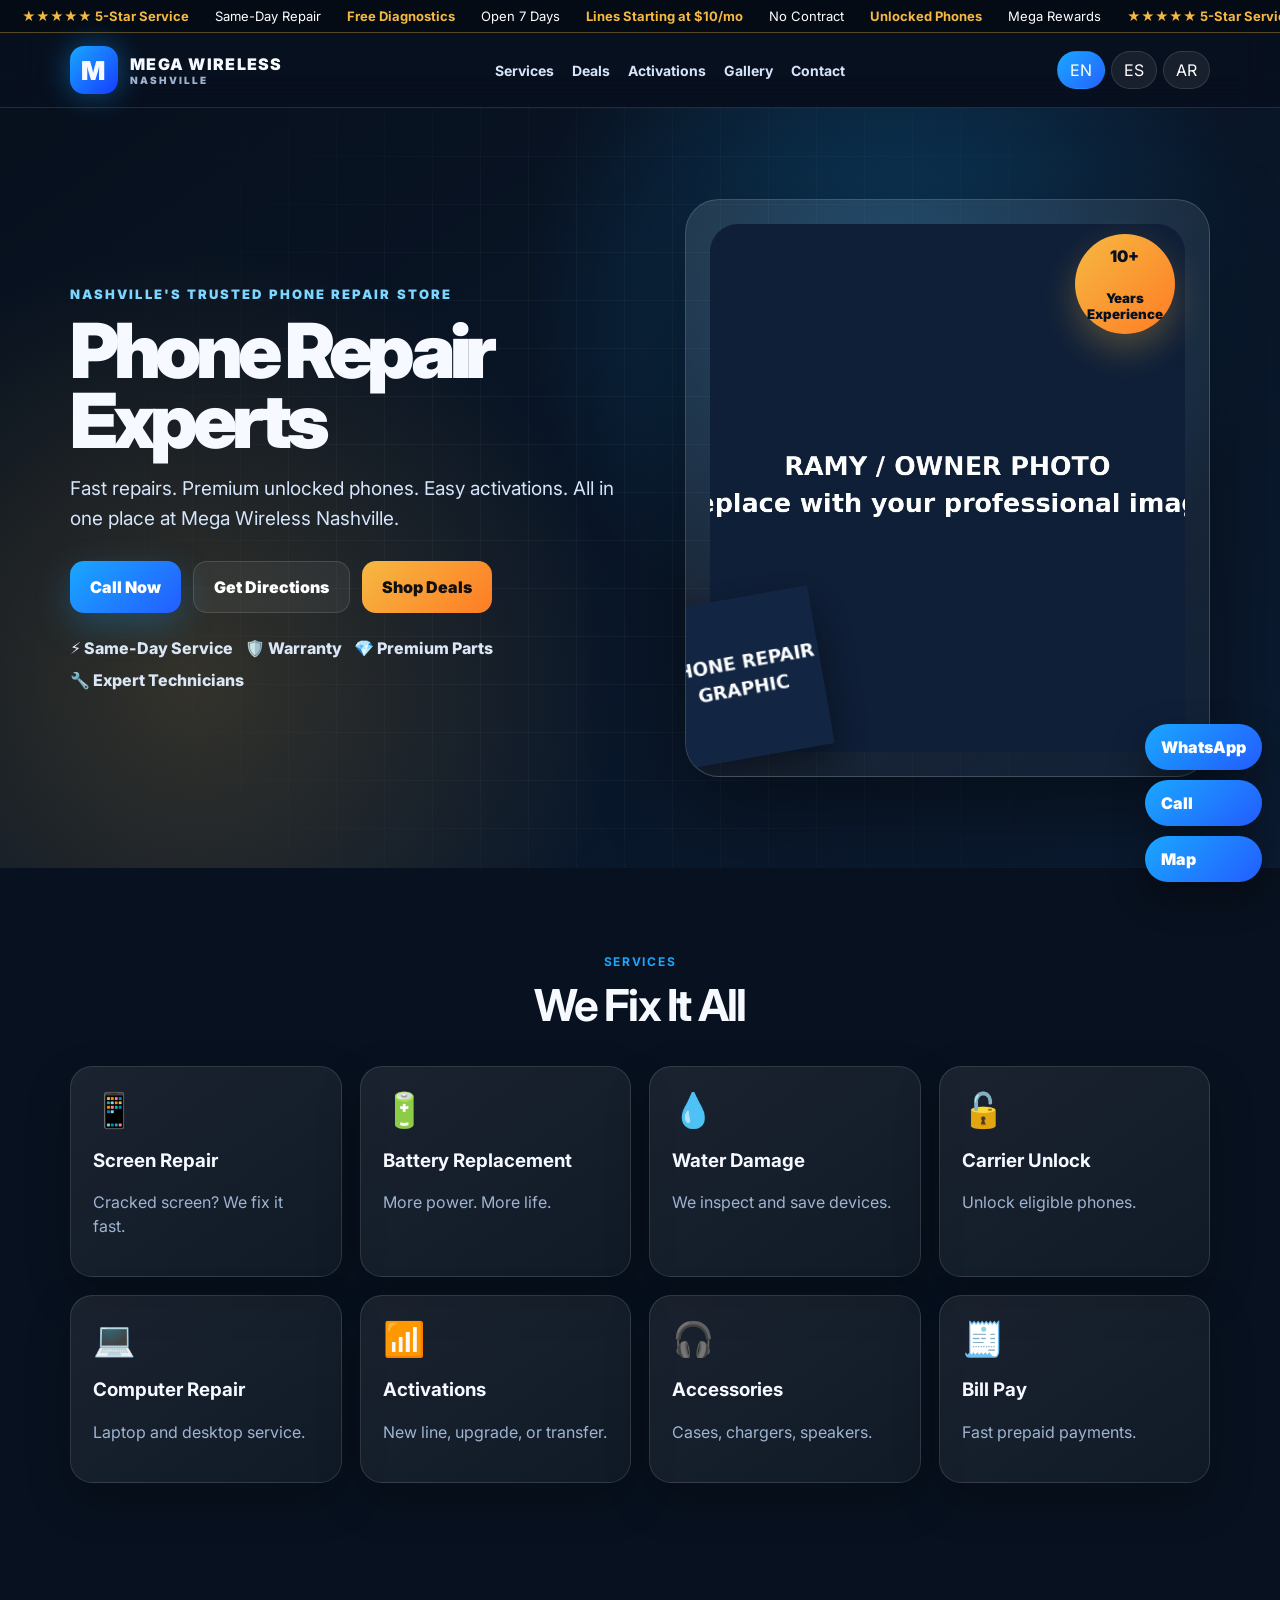
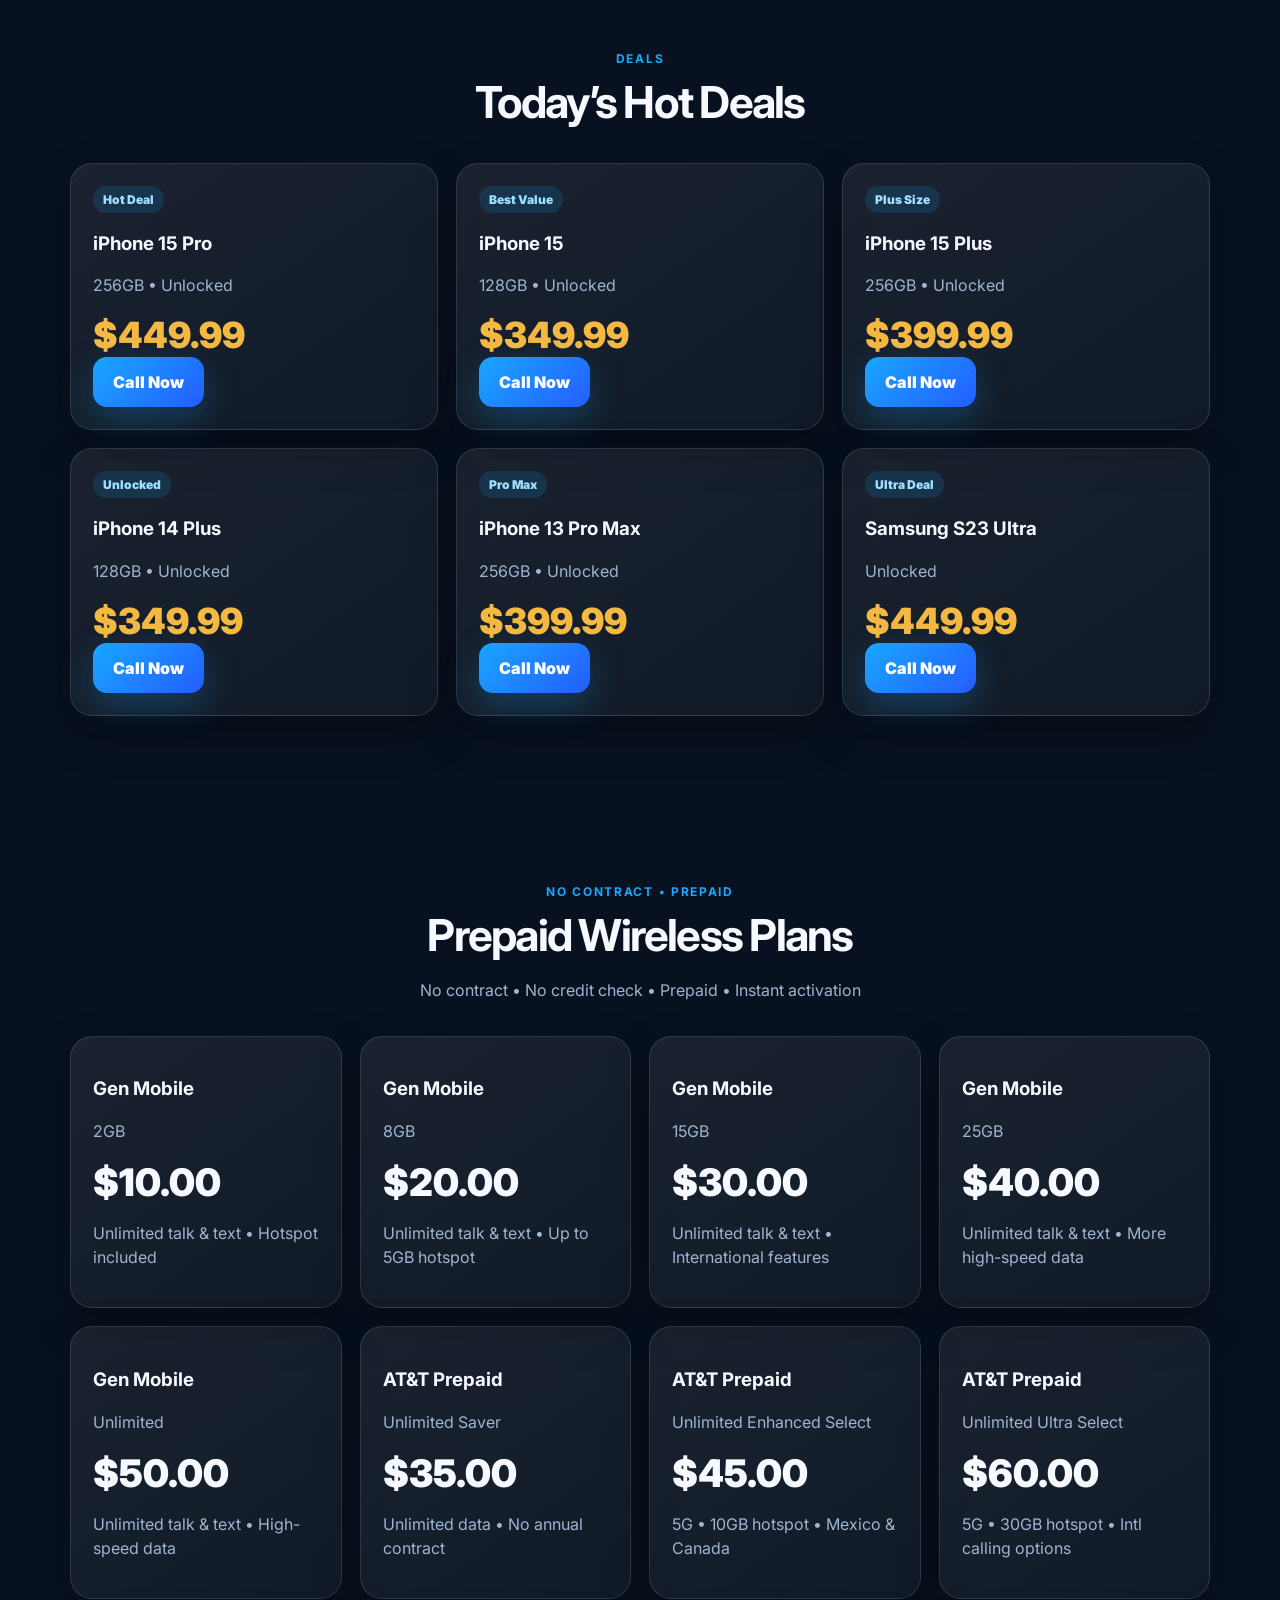
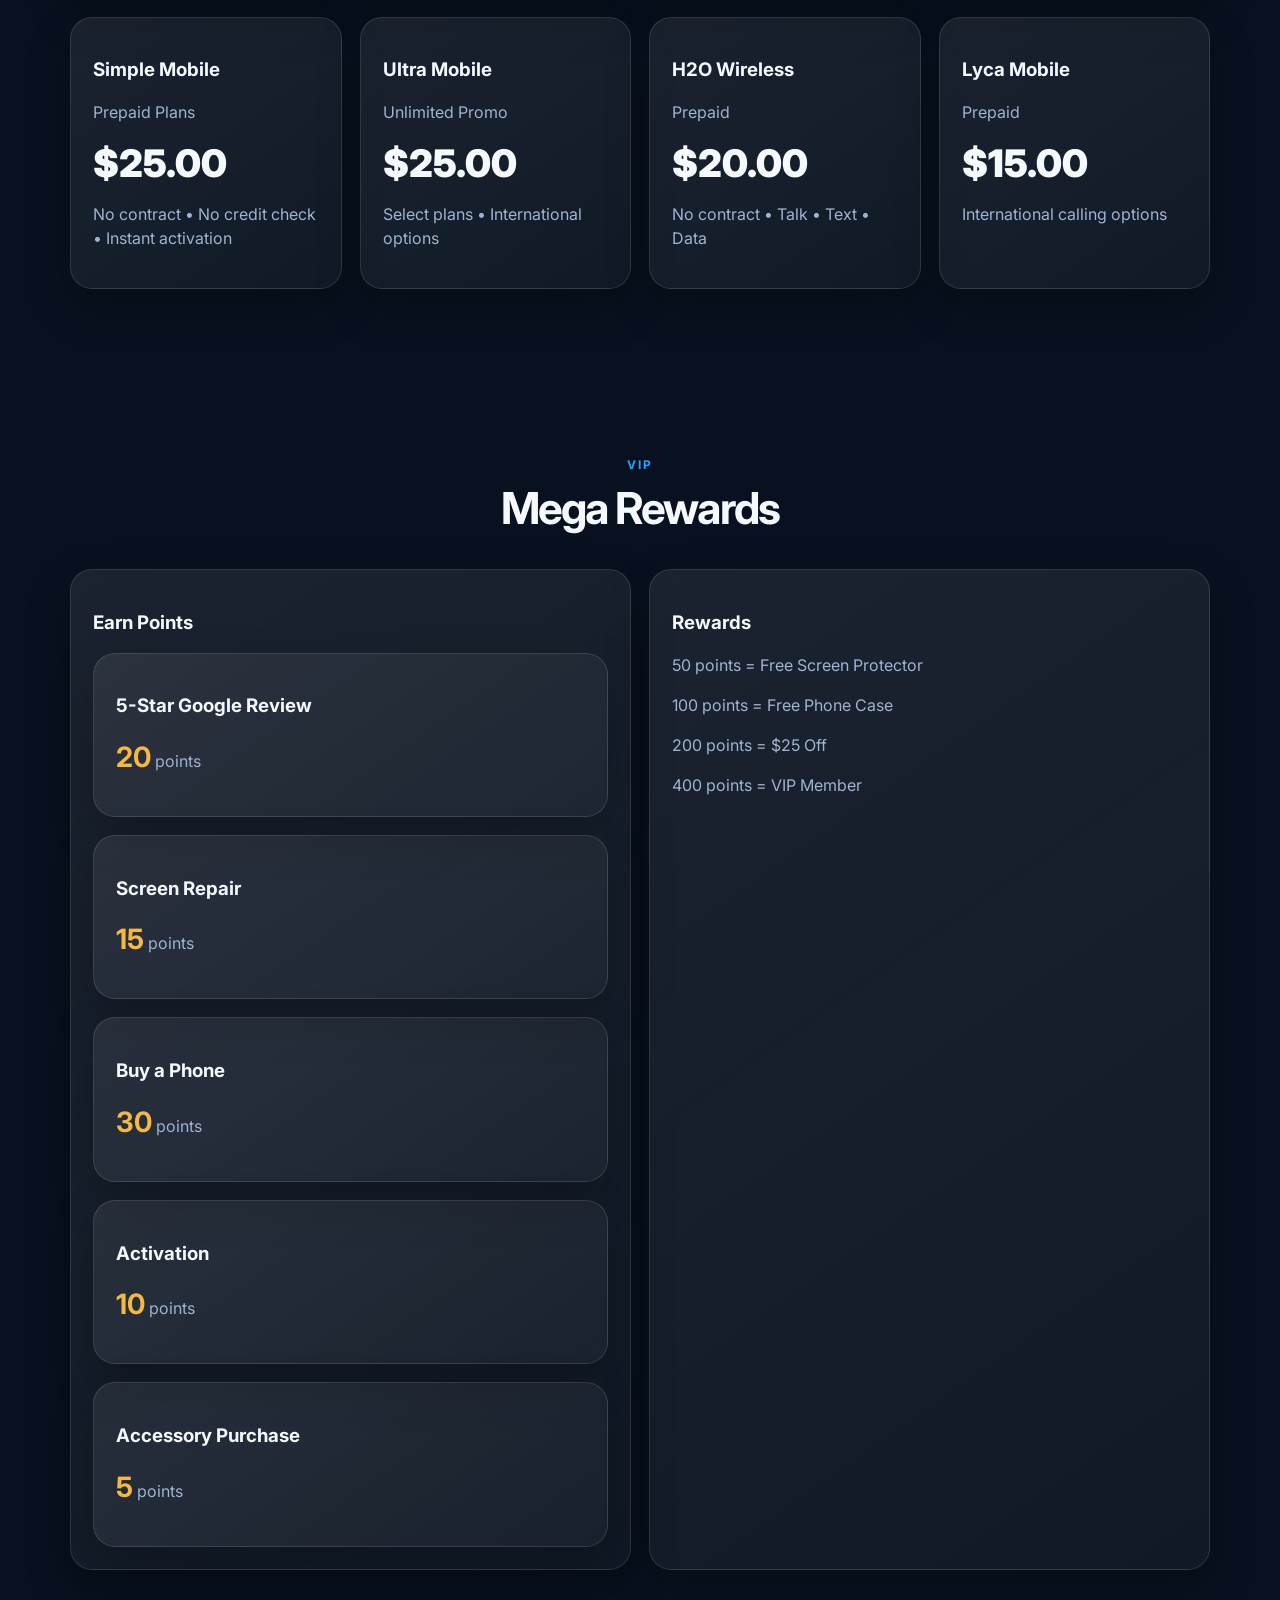
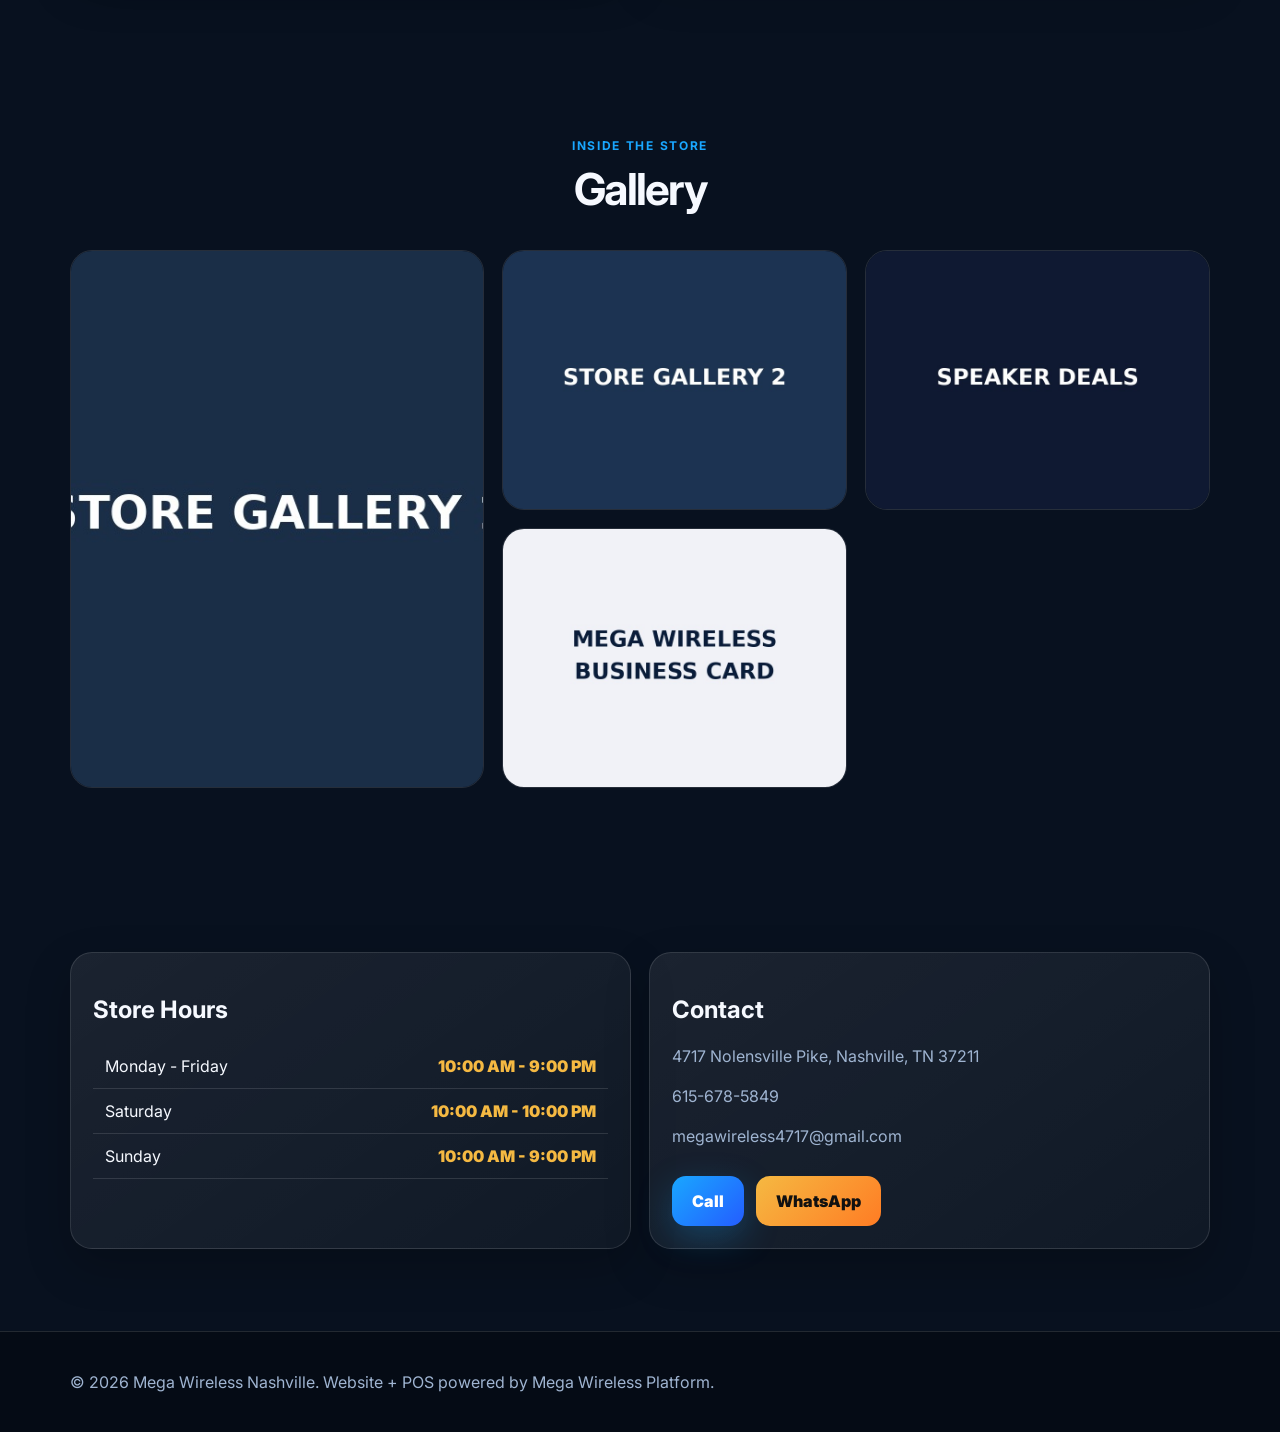
==== commit 31938e05: "Add files via upload" ====
--- a/index.html
+++ b/index.html
@@ -1,99 +1,10 @@
-<!doctype html>
-<html lang="en">
-<head>
-  <meta charset="utf-8" />
-  <meta name="viewport" content="width=device-width, initial-scale=1" />
-  <title>Mega Wireless Nashville | Phone Repair, Unlocked Phones & Activations</title>
-  <meta name="description" content="Mega Wireless Nashville: phone repair, unlocked iPhones, Samsung phones, prepaid activations, accessories, and same-day service at 4717 Nolensville Pike." />
-  <link rel="stylesheet" href="assets/css/styles.css" />
-</head>
-<body>
-  <div class="top-ticker"><div class="ticker-track"><span>★ 5-Star Service</span><span>Same-Day Repair</span><span>Free Diagnostics</span><span>Open 7 Days</span><span>10+ Years Experience</span><span>Prepaid • No Contract</span><span>Lines From $10/mo</span></div></div>
-  <header class="nav">
-    <a class="brand" href="#home"><span class="logo">M</span><span>MEGA<br><small>WIRELESS • NASHVILLE</small></span></a>
-    <nav class="links">
-      <a data-i18n="navServices" href="#services">Services</a>
-      <a data-i18n="navDeals" href="#deals">Deals</a>
-      <a data-i18n="navPlans" href="#plans">Plans</a>
-      <a data-i18n="navRewards" href="#rewards">Rewards</a>
-      <a data-i18n="navGallery" href="#gallery">Gallery</a>
-      <a data-i18n="navContact" href="#contact">Contact</a>
-    </nav>
-    <div class="lang"><button data-lang="en">EN</button><button data-lang="es">ES</button><button data-lang="ar">AR</button></div>
-  </header>
-
-  <main id="home">
-    <section class="hero cinema">
-      <div class="hero-bg"></div>
-      <div class="electric"></div>
-      <div class="hero-copy">
-        <p class="eyebrow" data-i18n="eyebrow">Nashville's Trusted Phone Repair Store</p>
-        <h1 data-i18n="heroTitle">Phone Repair Experts</h1>
-        <p class="sub" data-i18n="heroSub">Fast repairs. Premium unlocked phones. Prepaid activations. All in one place at Mega Wireless Nashville.</p>
-        <div class="hero-actions">
-          <a class="btn primary" href="tel:6156785849"><span data-i18n="callNow">Call Now</span> <b>615‑678‑5849</b></a>
-          <a class="btn outline" href="https://www.google.com/maps/search/?api=1&query=4717+Nolensville+Pike+Nashville+TN+37211" target="_blank" data-i18n="directions">Get Directions</a>
-          <a class="btn gold" href="#deals" data-i18n="shopDeals">Shop Deals</a>
-        </div>
-        <div class="trust"><span>⚡ <b data-i18n="sameDay">Same-Day Service</b></span><span>🛡️ <b data-i18n="warranty">Warranty</b></span><span>💎 <b data-i18n="parts">Premium Parts</b></span></div>
-      </div>
-      <div class="hero-visual">
-        <div class="owner-card"><img src="assets/images/owner.jpg" alt="Ramy Gerges - Mega Wireless Nashville"><span class="badge">10+<small>Years Experience</small></span></div>
-        <div class="phone-fix"><img src="assets/images/broken-phone.jpg" alt="Broken iPhone repair"><span class="spark">Fixed Today</span></div>
-      </div>
-    </section>
-
-    <section class="stats strip">
-      <div><b>10,000+</b><span data-i18n="devicesRepaired">Devices Repaired</span></div>
-      <div><b>10+</b><span data-i18n="years">Years Experience</span></div>
-      <div><b>5★</b><span data-i18n="serviceRating">Customer Service</span></div>
-      <div><b>7</b><span data-i18n="daysOpen">Days Open</span></div>
-    </section>
-
-    <section id="services" class="section">
-      <p class="section-kicker" data-i18n="ourServices">Our Services</p><h2 data-i18n="fixAll">We Fix It All</h2>
-      <div class="service-grid">
-        <article><i>📱</i><h3 data-i18n="screenRepair">Screen Repair</h3><p data-i18n="screenRepairSub">Cracked screen? We fix it fast.</p></article>
-        <article><i>🔋</i><h3 data-i18n="battery">Battery Replacement</h3><p data-i18n="batterySub">More power. More life.</p></article>
-        <article><i>💧</i><h3 data-i18n="water">Water Damage</h3><p data-i18n="waterSub">We inspect and save devices.</p></article>
-        <article><i>🔓</i><h3 data-i18n="unlock">Carrier Unlock</h3><p data-i18n="unlockSub">Unlock eligible phones.</p></article>
-        <article><i>💻</i><h3 data-i18n="computer">Computer Repair</h3><p data-i18n="computerSub">Laptop and desktop service.</p></article>
-        <article><i>📶</i><h3 data-i18n="activation">Activations</h3><p data-i18n="activationSub">New line, upgrade, or transfer.</p></article>
-      </div>
-    </section>
-
-    <section id="deals" class="section dark-panel">
-      <div class="section-head"><div><p class="section-kicker" data-i18n="hotDeals">Today's Hot Deals</p><h2 data-i18n="phonesTitle">Unlocked Phones Ready Today</h2></div><a class="btn primary" href="tel:6156785849" data-i18n="reserve">Reserve Phone</a></div>
-      <div id="dealGrid" class="deal-grid"></div>
-    </section>
-
-    <section id="plans" class="section plans">
-      <div class="plan-copy"><p class="section-kicker" data-i18n="plansKicker">Prepaid Wireless</p><h2 data-i18n="plansTitle">No Contract Plans Starting at $10/mo</h2><p data-i18n="plansSub">Unlimited talk & text options. No credit check. Walk in and get activated today.</p></div>
-      <div class="carrier-cloud"><span>AT&T Prepaid</span><span>Cricket</span><span>Simple Mobile</span><span>Gen Mobile</span><span>Ultra Mobile</span><span>H2O</span><span>Lyca</span><span>Verizon Prepaid</span><span>Total Wireless</span></div>
-      <div class="plan-cards" id="planCards"></div>
-    </section>
-
-    <section id="rewards" class="section rewards">
-      <div class="vip-card"><h2 data-i18n="rewardsTitle">Mega Rewards</h2><p data-i18n="rewardsSub">Earn points for repairs, purchases, activations, and 5-star Google reviews.</p><div class="stamp-row"><span>1</span><span>2</span><span>3</span><span>4</span><span>🎁</span></div></div>
-      <div class="reward-list"><h3 data-i18n="earnPoints">Earn Points</h3><p>★★★★★ Google Review = <b>20 pts</b></p><p>Screen Repair = <b>15 pts</b></p><p>Phone Purchase = <b>30 pts</b></p><p>Activation = <b>10 pts</b></p><p>50 pts = <b>Free Screen Protector</b></p></div>
-    </section>
-
-    <section class="section spotlight">
-      <img src="assets/images/speakers.jpg" alt="Bluetooth speakers at Mega Wireless">
-      <div><p class="section-kicker">Accessories</p><h2>Speakers From $19.99</h2><p>Bluetooth speakers, chargers, cases, screen protectors, cables, headphones, and more.</p><a class="btn gold" href="tel:6156785849">Ask Availability</a></div>
-    </section>
-
-    <section id="gallery" class="section gallery"><p class="section-kicker" data-i18n="galleryKicker">Inside Mega Wireless</p><h2 data-i18n="galleryTitle">Real Store. Real Service.</h2><div class="gallery-grid"><img src="assets/images/store-wide.jpg" alt="Mega Wireless Store"><img src="assets/images/store-wide-2.jpg" alt="Mega Wireless Nashville"><img src="assets/images/business-card.jpg" alt="Mega Wireless business card"></div></section>
-
-    <section id="contact" class="section contact">
-      <div><p class="section-kicker" data-i18n="visitUs">Visit Us</p><h2>Mega Wireless Nashville</h2><p>4717 Nolensville Pike, Nashville, TN 37211</p><p><b>Phone:</b> 615‑678‑5849</p><p><b>Email:</b> megawireless4717@gmail.com</p></div>
-      <div class="hours"><h3 data-i18n="hoursTitle">Hours</h3><p>Monday–Friday: 10:00 AM – 9:00 PM</p><p>Saturday: 10:00 AM – 10:00 PM</p><p>Sunday: 10:00 AM – 9:00 PM</p></div>
-      <iframe title="Mega Wireless Map" loading="lazy" src="https://www.google.com/maps?q=4717%20Nolensville%20Pike%20Nashville%20TN%2037211&output=embed"></iframe>
-    </section>
-  </main>
-
-  <div class="float-actions"><a href="https://wa.me/16156785849">WhatsApp</a><a href="tel:6156785849">Call</a><a href="https://www.google.com/maps/search/?api=1&query=4717+Nolensville+Pike+Nashville+TN+37211" target="_blank">Map</a></div>
-  <footer><b>Mega Wireless Nashville</b><span>Phone Repair • Unlocked Phones • Activations • Accessories</span><small>© 2026 Mega Wireless. Admin panel is not linked publicly.</small></footer>
-  <script src="assets/js/app.js"></script>
-</body>
-</html>
+<!doctype html><html lang="en"><head><meta charset="utf-8"><meta name="viewport" content="width=device-width,initial-scale=1"><title>Mega Wireless Nashville</title><meta name="description" content="Mega Wireless Nashville phone repair, unlocked phones, prepaid activations, accessories."><link rel="preconnect" href="https://fonts.googleapis.com"><link href="https://fonts.googleapis.com/css2?family=Inter:wght@400;700;800;900;1000&display=swap" rel="stylesheet"><link rel="stylesheet" href="assets/css/app.css"></head><body onload="initSite()">
+<header class="top"><div class="ticker"><span><b>★★★★★ 5-Star Service</b> Same-Day Repair <b>Free Diagnostics</b> Open 7 Days <b>Lines Starting at $10/mo</b> No Contract <b>Unlocked Phones</b> Mega Rewards <b>★★★★★ 5-Star Service</b> Same-Day Repair <b>Free Diagnostics</b> Open 7 Days <b>Lines Starting at $10/mo</b></span></div><div class="wrap nav"><a class="brand" href="#"><div class="logo">M</div><div>MEGA WIRELESS<small>NASHVILLE</small></div></a><nav class="navlinks"><a href="#services" data-t="services">Services</a><a href="#deals" data-t="deals">Deals</a><a href="#plans" data-t="activation">Activations</a><a href="#gallery" data-t="gallery">Gallery</a><a href="#contact" data-t="contact">Contact</a></nav><div class="lang"><button data-lang="en">EN</button><button data-lang="es">ES</button><button data-lang="ar">AR</button></div></div></header>
+<main><section class="hero"><div class="wrap"><div><div class="eyebrow" data-t="trusted">Nashville's Trusted Phone Repair Store</div><h1 class="h1" data-t="hero">Phone Repair <span>Experts</span></h1><p class="lead" data-t="sub">Fast repairs. Premium unlocked phones. Easy activations. All in one place at Mega Wireless Nashville.</p><div class="cta"><a class="btn blue" href="tel:6156785849" data-t="call">Call Now</a><a class="btn ghost" target="_blank" href="https://www.google.com/maps/search/?api=1&query=4717+Nolensville+Pike+Nashville+TN+37211" data-t="directions">Get Directions</a><a class="btn gold" href="#deals" data-t="shop">Shop Deals</a></div><div class="badges"><span>⚡ Same-Day Service</span><span>🛡️ Warranty</span><span>💎 Premium Parts</span><span>🔧 Expert Technicians</span></div></div><div class="hero-card"><img class="owner" src="assets/images/ramy.jpg" onerror="this.src='https://images.unsplash.com/photo-1556157382-97eda2d62296?q=80&w=900&auto=format&fit=crop'" alt="Mega Wireless owner"><div class="stamp">10+<br><small>Years<br>Experience</small></div><img class="phonefx" src="assets/images/broken-phone.png" onerror="this.style.display='none'" alt=""></div></div></section>
+<section id="services"><div class="wrap"><div class="section-title"><b data-t="services">Services</b><h2 data-t="fix">We Fix It All</h2></div><div class="grid services"><div class="card"><div class="icon">📱</div><h3>Screen Repair</h3><p class="muted">Cracked screen? We fix it fast.</p></div><div class="card"><div class="icon">🔋</div><h3>Battery Replacement</h3><p class="muted">More power. More life.</p></div><div class="card"><div class="icon">💧</div><h3>Water Damage</h3><p class="muted">We inspect and save devices.</p></div><div class="card"><div class="icon">🔓</div><h3>Carrier Unlock</h3><p class="muted">Unlock eligible phones.</p></div><div class="card"><div class="icon">💻</div><h3>Computer Repair</h3><p class="muted">Laptop and desktop service.</p></div><div class="card"><div class="icon">📶</div><h3>Activations</h3><p class="muted">New line, upgrade, or transfer.</p></div><div class="card"><div class="icon">🎧</div><h3>Accessories</h3><p class="muted">Cases, chargers, speakers.</p></div><div class="card"><div class="icon">🧾</div><h3>Bill Pay</h3><p class="muted">Fast prepaid payments.</p></div></div></div></section>
+<section id="deals"><div class="wrap"><div class="section-title"><b data-t="deals">Deals</b><h2 data-t="today">Today’s Hot Deals</h2></div><div class="grid deals" id="dealGrid"></div></div></section>
+<section id="plans"><div class="wrap"><div class="section-title"><b>No Contract • Prepaid</b><h2 data-t="plans">Prepaid Wireless Plans</h2><p class="muted" data-t="plansSub">No contract • No credit check • Prepaid • Instant activation</p></div><div class="grid plans" id="planGrid"></div></div></section>
+<section><div class="wrap"><div class="section-title"><b>VIP</b><h2 data-t="rewards">Mega Rewards</h2></div><div class="grid rewards"><div class="card"><h3>Earn Points</h3><div class="grid" id="rewardGrid"></div></div><div class="card"><h3>Rewards</h3><p class="muted">50 points = Free Screen Protector</p><p class="muted">100 points = Free Phone Case</p><p class="muted">200 points = $25 Off</p><p class="muted">400 points = VIP Member</p></div></div></div></section>
+<section id="gallery"><div class="wrap"><div class="section-title"><b>Inside The Store</b><h2>Gallery</h2></div><div class="grid gallery"><img src="assets/images/store-1.jpg" alt=""><img src="assets/images/store-2.jpg" alt=""><img src="assets/images/speakers.jpg" alt=""><img src="assets/images/card.jpg" alt=""></div></div></section>
+<section id="contact"><div class="wrap"><div class="grid rewards"><div class="card"><h2 data-t="hours">Store Hours</h2><table class="hours" id="hoursTbl"></table></div><div class="card"><h2>Contact</h2><p class="muted">4717 Nolensville Pike, Nashville, TN 37211</p><p class="muted">615-678-5849</p><p class="muted">megawireless4717@gmail.com</p><div class="cta"><a class="btn blue" href="tel:6156785849">Call</a><a class="btn gold" href="https://wa.me/16156785849">WhatsApp</a></div></div></div></div></section></main>
+<div class="float-actions"><a href="https://wa.me/16156785849">WhatsApp</a><a href="tel:6156785849">Call</a><a target="_blank" href="https://www.google.com/maps/search/?api=1&query=4717+Nolensville+Pike+Nashville+TN+37211">Map</a></div><footer><div class="wrap">© 2026 Mega Wireless Nashville. Website + POS powered by Mega Wireless Platform.</div></footer><script src="assets/js/app.js"></script></body></html>
--- a/assets/css/app.css
+++ b/assets/css/app.css
@@ -0,0 +1,3 @@
+
+:root{--bg:#08111f;--panel:#101d31;--panel2:#14253f;--text:#f6f9ff;--muted:#9fb4d1;--blue:#19a7ff;--gold:#f5b942;--red:#ff3b4f;--green:#21d17c;--border:rgba(255,255,255,.12)}
+*{box-sizing:border-box}body{margin:0;font-family:Inter,system-ui,Segoe UI,Arial,sans-serif;background:var(--bg);color:var(--text)}a{text-decoration:none;color:inherit}button,input,select,textarea{font:inherit}.wrap{max-width:1180px;margin:auto;padding:0 20px}.top{position:sticky;top:0;z-index:50;background:rgba(8,17,31,.82);backdrop-filter:blur(18px);border-bottom:1px solid var(--border)}.ticker{background:#050b15;color:#fff;border-bottom:1px solid rgba(245,185,66,.35);font-size:13px;white-space:nowrap;overflow:hidden}.ticker span{display:inline-block;padding:8px 0;animation:marquee 24s linear infinite}.ticker b{color:var(--gold);margin:0 22px}@keyframes marquee{from{transform:translateX(0)}to{transform:translateX(-50%)}}.nav{height:74px;display:flex;align-items:center;justify-content:space-between;gap:20px}.brand{display:flex;align-items:center;gap:12px;font-weight:900;letter-spacing:.08em}.logo{width:48px;height:48px;border-radius:14px;background:linear-gradient(135deg,var(--blue),#163cff);display:grid;place-items:center;font-size:26px;box-shadow:0 0 30px rgba(25,167,255,.45)}.brand small{display:block;color:var(--muted);font-size:10px;letter-spacing:.2em}.navlinks{display:flex;gap:18px;color:#d7e5fb;font-weight:700;font-size:14px}.navlinks a:hover{color:var(--gold)}.lang{display:flex;gap:6px}.lang button,.pillbtn{border:1px solid var(--border);background:rgba(255,255,255,.07);color:#fff;border-radius:999px;padding:8px 12px;cursor:pointer}.lang button.active,.pillbtn.primary{background:linear-gradient(135deg,var(--blue),#2662ff);border-color:transparent}.hero{position:relative;min-height:760px;display:grid;align-items:center;overflow:hidden;background:radial-gradient(circle at 70% 25%,rgba(25,167,255,.28),transparent 35%),radial-gradient(circle at 15% 75%,rgba(245,185,66,.18),transparent 35%),linear-gradient(145deg,#07101d,#0b1b31)}.hero:before{content:"";position:absolute;inset:0;background-image:linear-gradient(rgba(255,255,255,.035) 1px,transparent 1px),linear-gradient(90deg,rgba(255,255,255,.035) 1px,transparent 1px);background-size:48px 48px;mask-image:radial-gradient(circle,#000 35%,transparent 80%)}.hero .wrap{position:relative;display:grid;grid-template-columns:1.05fr .95fr;gap:34px;align-items:center}.eyebrow{color:#7dd6ff;font-weight:900;text-transform:uppercase;letter-spacing:.16em;font-size:13px}.h1{font-size:76px;line-height:.92;margin:14px 0;font-weight:1000;letter-spacing:-.07em}.h1 span{color:var(--blue);text-shadow:0 0 25px rgba(25,167,255,.6)}.lead{font-size:19px;color:#d5e5fb;max-width:600px;line-height:1.55}.cta{display:flex;flex-wrap:wrap;gap:12px;margin-top:28px}.btn{border:0;border-radius:14px;padding:15px 20px;font-weight:900;cursor:pointer;display:inline-flex;align-items:center;gap:10px}.btn.blue{background:linear-gradient(135deg,var(--blue),#245dff);color:#fff;box-shadow:0 12px 35px rgba(25,167,255,.25)}.btn.gold{background:linear-gradient(135deg,var(--gold),#ff7c24);color:#111}.btn.ghost{background:rgba(255,255,255,.06);border:1px solid var(--border);color:#fff}.badges{display:flex;flex-wrap:wrap;gap:12px;margin-top:25px;color:#dbe7f7;font-weight:800}.hero-card{position:relative;border:1px solid rgba(255,255,255,.16);background:linear-gradient(145deg,rgba(255,255,255,.10),rgba(255,255,255,.03));border-radius:34px;padding:24px;box-shadow:0 30px 90px rgba(0,0,0,.45);overflow:hidden}.owner{width:100%;border-radius:28px;display:block}.stamp{position:absolute;right:34px;top:34px;background:linear-gradient(135deg,var(--gold),#ff7c24);color:#08111f;font-weight:1000;border-radius:999px;width:100px;height:100px;display:grid;place-items:center;text-align:center;box-shadow:0 15px 35px rgba(245,185,66,.28)}.phonefx{position:absolute;left:-24px;bottom:18px;width:160px;transform:rotate(-10deg);filter:drop-shadow(0 18px 22px rgba(0,0,0,.45));animation:float 4s ease-in-out infinite}@keyframes float{50%{transform:rotate(-7deg) translateY(-16px)}}section{padding:82px 0}.section-title{text-align:center;margin-bottom:34px}.section-title b{color:var(--blue);letter-spacing:.14em;font-size:12px;text-transform:uppercase}.section-title h2{font-size:44px;margin:8px 0 0;letter-spacing:-.04em}.grid{display:grid;gap:18px}.services{grid-template-columns:repeat(4,1fr)}.card{background:linear-gradient(145deg,rgba(255,255,255,.08),rgba(255,255,255,.035));border:1px solid var(--border);border-radius:22px;padding:22px;box-shadow:0 18px 45px rgba(0,0,0,.22)}.card:hover{border-color:rgba(25,167,255,.5);transform:translateY(-2px)}.icon{font-size:34px;margin-bottom:10px}.muted{color:var(--muted);line-height:1.5}.deals{grid-template-columns:repeat(3,1fr)}.deal .price{font-size:36px;color:var(--gold);font-weight:1000}.deal .tag{display:inline-block;padding:6px 10px;border-radius:999px;background:rgba(25,167,255,.14);color:#9ee0ff;font-size:12px;font-weight:900}.plans{grid-template-columns:repeat(4,1fr)}.plan .price{font-size:38px;font-weight:1000}.gallery{grid-template-columns:1.2fr 1fr 1fr}.gallery img{width:100%;height:260px;object-fit:cover;border-radius:22px;border:1px solid var(--border)}.gallery img:first-child{grid-row:span 2;height:538px}.rewards{grid-template-columns:1fr 1fr}.hours{width:100%;border-collapse:collapse}.hours td{padding:12px;border-bottom:1px solid var(--border)}.hours td:last-child{text-align:right;color:var(--gold);font-weight:900}.float-actions{position:fixed;right:18px;bottom:18px;z-index:80;display:flex;flex-direction:column;gap:10px}.float-actions a{background:linear-gradient(135deg,var(--blue),#245dff);color:#fff;padding:13px 16px;border-radius:999px;font-weight:900;box-shadow:0 14px 35px rgba(0,0,0,.35)}footer{padding:40px 0;background:#050b15;border-top:1px solid var(--border);color:var(--muted)}[dir=rtl] .hours td:last-child{text-align:left}[dir=rtl] .hero .wrap{direction:rtl}.admin-body,.pos-body{background:#f4f7fb;color:#0d1726}.appbar{height:64px;background:#0b1728;color:#fff;display:flex;align-items:center;justify-content:space-between;padding:0 18px}.shell{display:grid;grid-template-columns:250px 1fr;min-height:calc(100vh - 64px)}.side{background:#0d1d33;color:#b9cbe2;padding:18px}.side button{display:block;width:100%;text-align:left;margin:6px 0;padding:12px;border:0;border-radius:12px;background:transparent;color:#dbe8f7;cursor:pointer;font-weight:800}.side button.on,.side button:hover{background:#163152;color:#fff}.main{padding:20px;overflow:auto}.white{background:#fff;border:1px solid #dfe7f1;border-radius:18px;padding:18px;box-shadow:0 8px 25px rgba(15,30,50,.05)}.formgrid{display:grid;grid-template-columns:repeat(4,1fr);gap:10px}.inp{width:100%;padding:12px;border:1px solid #dfe7f1;border-radius:12px;background:#fff}.table{width:100%;border-collapse:collapse;background:#fff}.table th,.table td{padding:12px;border-bottom:1px solid #edf2f7;text-align:left;font-size:14px}.table th{color:#64748b;background:#f8fafc}.kpis{display:grid;grid-template-columns:repeat(4,1fr);gap:14px;margin-bottom:16px}.kpi{background:#fff;border:1px solid #dfe7f1;border-radius:18px;padding:18px}.kpi b{display:block;font-size:28px}.posgrid{display:grid;grid-template-columns:1fr 360px;gap:16px}.productgrid{display:grid;grid-template-columns:repeat(auto-fill,minmax(155px,1fr));gap:10px}.prod{background:#fff;border:1px solid #dfe7f1;border-radius:15px;padding:12px;cursor:pointer}.prod b{display:block;min-height:40px}.cart{background:#fff;border-radius:18px;border:1px solid #dfe7f1;padding:16px}.hidden{display:none!important}@media(max-width:900px){.hero .wrap,.rewards,.posgrid,.shell{grid-template-columns:1fr}.h1{font-size:48px}.services,.deals,.plans,.gallery{grid-template-columns:1fr}.gallery img,.gallery img:first-child{height:260px}.navlinks{display:none}.formgrid,.kpis{grid-template-columns:1fr}.side{display:flex;overflow:auto}.side button{min-width:140px}}
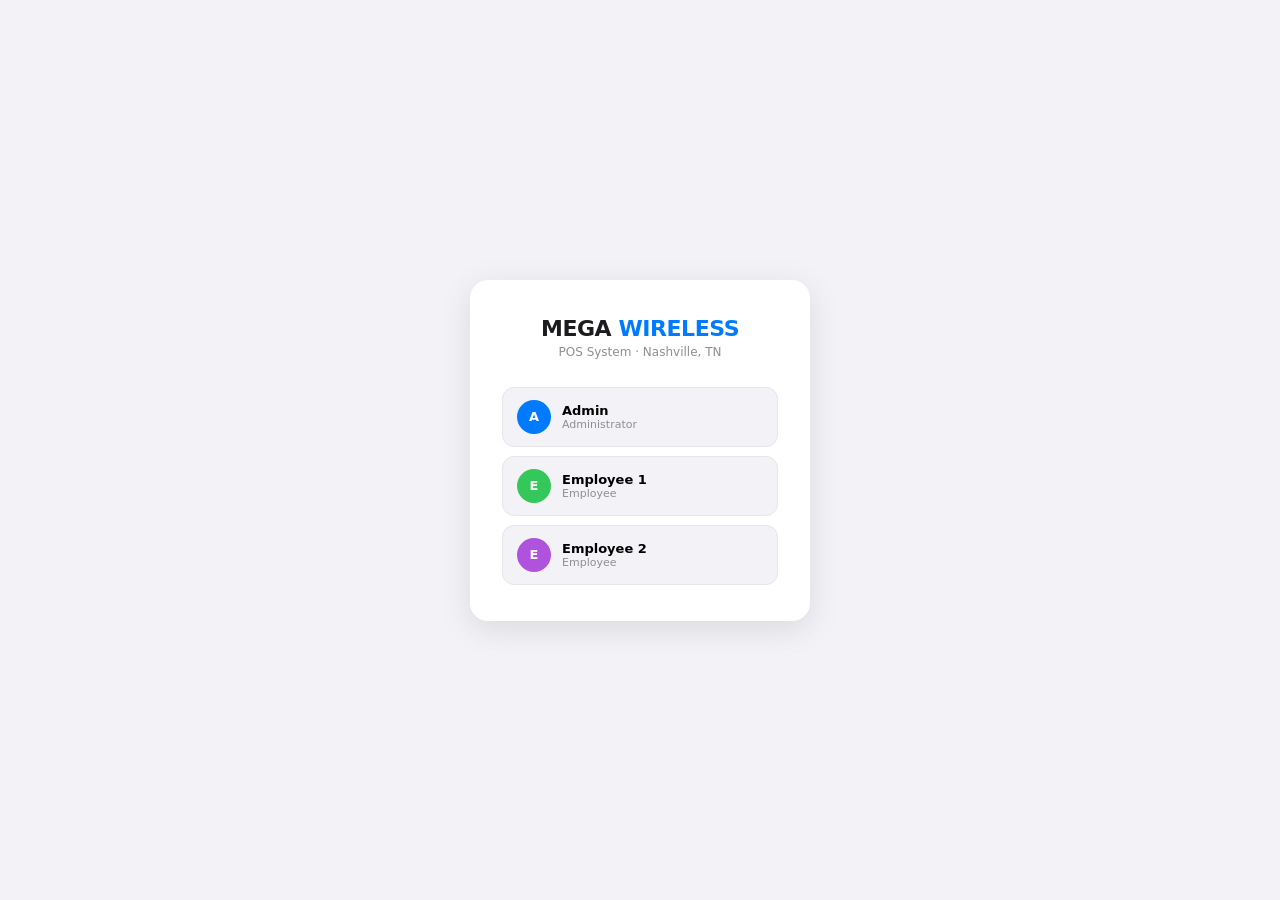
==== commit 68599823: "Add files via upload" ====
--- a/index.html
+++ b/index.html
@@ -1,10 +1,1093 @@
-<!doctype html><html lang="en"><head><meta charset="utf-8"><meta name="viewport" content="width=device-width,initial-scale=1"><title>Mega Wireless Nashville</title><meta name="description" content="Mega Wireless Nashville phone repair, unlocked phones, prepaid activations, accessories."><link rel="preconnect" href="https://fonts.googleapis.com"><link href="https://fonts.googleapis.com/css2?family=Inter:wght@400;700;800;900;1000&display=swap" rel="stylesheet"><link rel="stylesheet" href="assets/css/app.css"></head><body onload="initSite()">
-<header class="top"><div class="ticker"><span><b>★★★★★ 5-Star Service</b> Same-Day Repair <b>Free Diagnostics</b> Open 7 Days <b>Lines Starting at $10/mo</b> No Contract <b>Unlocked Phones</b> Mega Rewards <b>★★★★★ 5-Star Service</b> Same-Day Repair <b>Free Diagnostics</b> Open 7 Days <b>Lines Starting at $10/mo</b></span></div><div class="wrap nav"><a class="brand" href="#"><div class="logo">M</div><div>MEGA WIRELESS<small>NASHVILLE</small></div></a><nav class="navlinks"><a href="#services" data-t="services">Services</a><a href="#deals" data-t="deals">Deals</a><a href="#plans" data-t="activation">Activations</a><a href="#gallery" data-t="gallery">Gallery</a><a href="#contact" data-t="contact">Contact</a></nav><div class="lang"><button data-lang="en">EN</button><button data-lang="es">ES</button><button data-lang="ar">AR</button></div></div></header>
-<main><section class="hero"><div class="wrap"><div><div class="eyebrow" data-t="trusted">Nashville's Trusted Phone Repair Store</div><h1 class="h1" data-t="hero">Phone Repair <span>Experts</span></h1><p class="lead" data-t="sub">Fast repairs. Premium unlocked phones. Easy activations. All in one place at Mega Wireless Nashville.</p><div class="cta"><a class="btn blue" href="tel:6156785849" data-t="call">Call Now</a><a class="btn ghost" target="_blank" href="https://www.google.com/maps/search/?api=1&query=4717+Nolensville+Pike+Nashville+TN+37211" data-t="directions">Get Directions</a><a class="btn gold" href="#deals" data-t="shop">Shop Deals</a></div><div class="badges"><span>⚡ Same-Day Service</span><span>🛡️ Warranty</span><span>💎 Premium Parts</span><span>🔧 Expert Technicians</span></div></div><div class="hero-card"><img class="owner" src="assets/images/ramy.jpg" onerror="this.src='https://images.unsplash.com/photo-1556157382-97eda2d62296?q=80&w=900&auto=format&fit=crop'" alt="Mega Wireless owner"><div class="stamp">10+<br><small>Years<br>Experience</small></div><img class="phonefx" src="assets/images/broken-phone.png" onerror="this.style.display='none'" alt=""></div></div></section>
-<section id="services"><div class="wrap"><div class="section-title"><b data-t="services">Services</b><h2 data-t="fix">We Fix It All</h2></div><div class="grid services"><div class="card"><div class="icon">📱</div><h3>Screen Repair</h3><p class="muted">Cracked screen? We fix it fast.</p></div><div class="card"><div class="icon">🔋</div><h3>Battery Replacement</h3><p class="muted">More power. More life.</p></div><div class="card"><div class="icon">💧</div><h3>Water Damage</h3><p class="muted">We inspect and save devices.</p></div><div class="card"><div class="icon">🔓</div><h3>Carrier Unlock</h3><p class="muted">Unlock eligible phones.</p></div><div class="card"><div class="icon">💻</div><h3>Computer Repair</h3><p class="muted">Laptop and desktop service.</p></div><div class="card"><div class="icon">📶</div><h3>Activations</h3><p class="muted">New line, upgrade, or transfer.</p></div><div class="card"><div class="icon">🎧</div><h3>Accessories</h3><p class="muted">Cases, chargers, speakers.</p></div><div class="card"><div class="icon">🧾</div><h3>Bill Pay</h3><p class="muted">Fast prepaid payments.</p></div></div></div></section>
-<section id="deals"><div class="wrap"><div class="section-title"><b data-t="deals">Deals</b><h2 data-t="today">Today’s Hot Deals</h2></div><div class="grid deals" id="dealGrid"></div></div></section>
-<section id="plans"><div class="wrap"><div class="section-title"><b>No Contract • Prepaid</b><h2 data-t="plans">Prepaid Wireless Plans</h2><p class="muted" data-t="plansSub">No contract • No credit check • Prepaid • Instant activation</p></div><div class="grid plans" id="planGrid"></div></div></section>
-<section><div class="wrap"><div class="section-title"><b>VIP</b><h2 data-t="rewards">Mega Rewards</h2></div><div class="grid rewards"><div class="card"><h3>Earn Points</h3><div class="grid" id="rewardGrid"></div></div><div class="card"><h3>Rewards</h3><p class="muted">50 points = Free Screen Protector</p><p class="muted">100 points = Free Phone Case</p><p class="muted">200 points = $25 Off</p><p class="muted">400 points = VIP Member</p></div></div></div></section>
-<section id="gallery"><div class="wrap"><div class="section-title"><b>Inside The Store</b><h2>Gallery</h2></div><div class="grid gallery"><img src="assets/images/store-1.jpg" alt=""><img src="assets/images/store-2.jpg" alt=""><img src="assets/images/speakers.jpg" alt=""><img src="assets/images/card.jpg" alt=""></div></div></section>
-<section id="contact"><div class="wrap"><div class="grid rewards"><div class="card"><h2 data-t="hours">Store Hours</h2><table class="hours" id="hoursTbl"></table></div><div class="card"><h2>Contact</h2><p class="muted">4717 Nolensville Pike, Nashville, TN 37211</p><p class="muted">615-678-5849</p><p class="muted">megawireless4717@gmail.com</p><div class="cta"><a class="btn blue" href="tel:6156785849">Call</a><a class="btn gold" href="https://wa.me/16156785849">WhatsApp</a></div></div></div></div></section></main>
-<div class="float-actions"><a href="https://wa.me/16156785849">WhatsApp</a><a href="tel:6156785849">Call</a><a target="_blank" href="https://www.google.com/maps/search/?api=1&query=4717+Nolensville+Pike+Nashville+TN+37211">Map</a></div><footer><div class="wrap">© 2026 Mega Wireless Nashville. Website + POS powered by Mega Wireless Platform.</div></footer><script src="assets/js/app.js"></script></body></html>+<!DOCTYPE html>
+<html lang="en">
+<head>
+<meta charset="UTF-8">
+<meta name="viewport" content="width=device-width,initial-scale=1">
+<title>Mega Wireless POS</title>
+<style>
+*{margin:0;padding:0;box-sizing:border-box}
+html,body{height:100%;overflow:hidden}
+body{font-family:-apple-system,BlinkMacSystemFont,"Segoe UI",Inter,system-ui,sans-serif;background:#f2f2f7;color:#1c1c1e;font-size:13px}
+/* AUTH */
+#auth{position:fixed;inset:0;background:#f2f2f7;display:flex;align-items:center;justify-content:center;z-index:9999}
+.acard{background:#fff;border-radius:18px;padding:36px 32px;width:340px;box-shadow:0 8px 32px rgba(0,0,0,.1);text-align:center}
+.alogo{font-size:22px;font-weight:800;letter-spacing:-.02em;margin-bottom:4px}
+.alogo b{color:#007aff}
+.asub{font-size:12px;color:#8e8e93;margin-bottom:28px}
+.ulist{display:flex;flex-direction:column;gap:9px}
+.ubtn{display:flex;align-items:center;gap:11px;padding:12px 14px;background:#f2f2f7;border:1.5px solid #e5e5ea;border-radius:12px;cursor:pointer;width:100%;transition:all .2s;font-family:inherit}
+.ubtn:hover{background:#007aff;border-color:#007aff;color:#fff}
+.ubtn:hover .urole{color:rgba(255,255,255,.7)}
+.uav{width:34px;height:34px;border-radius:50%;display:flex;align-items:center;justify-content:center;font-weight:700;font-size:13px;color:#fff;flex-shrink:0}
+.uname{font-weight:600;font-size:13px;text-align:left}
+.urole{font-size:11px;color:#8e8e93;text-align:left}
+/* PIN */
+#pinv{display:none;flex-direction:column;align-items:center;gap:14px}
+.ptit{font-weight:700;font-size:15px}
+.pdots{display:flex;gap:10px}
+.pd{width:12px;height:12px;border-radius:50%;border:2px solid #c7c7cc;background:transparent;transition:.2s}
+.pd.on{background:#007aff;border-color:#007aff}
+.perr{color:#ff3b30;font-size:11px;height:14px}
+.keypad{display:grid;grid-template-columns:repeat(3,1fr);gap:8px;width:192px}
+.pk{background:#f2f2f7;border:1.5px solid #e5e5ea;border-radius:11px;padding:13px;font-size:18px;font-weight:600;cursor:pointer;text-align:center;transition:all .15s;font-family:inherit}
+.pk:hover{background:#007aff;color:#fff;border-color:#007aff}
+.pk:active{transform:scale(.95)}
+/* APP */
+#app{display:none;flex:1;overflow:hidden;flex-direction:column;height:100vh}
+.topbar{height:46px;background:#fff;border-bottom:1px solid #e5e5ea;display:flex;align-items:center;padding:0 16px;gap:10px;flex-shrink:0}
+.tlogo{font-size:14px;font-weight:800;letter-spacing:-.02em}
+.tlogo b{color:#007aff}
+.ttime{font-size:11px;color:#8e8e93;font-variant-numeric:tabular-nums}
+.tr{margin-left:auto;display:flex;align-items:center;gap:8px}
+.tusr{font-size:11px;color:#8e8e93;display:flex;align-items:center;gap:5px}
+.tdot{width:7px;height:7px;border-radius:50%;background:#34c759}
+.lsbadge{background:#fff0f0;border:1px solid #ffc0c0;color:#ff3b30;padding:3px 9px;border-radius:20px;font-size:11px;font-weight:600;cursor:pointer;display:none}
+.sout{background:transparent;border:1px solid #e5e5ea;color:#8e8e93;padding:4px 10px;border-radius:7px;cursor:pointer;font-size:11px;font-family:inherit}
+.sout:hover{border-color:#ff3b30;color:#ff3b30}
+.tabs{display:flex;background:#fff;border-bottom:1px solid #e5e5ea;flex-shrink:0;padding:0 12px;overflow-x:auto}
+.tab{padding:9px 14px;cursor:pointer;font-size:12px;font-weight:500;color:#8e8e93;border-bottom:2px solid transparent;white-space:nowrap;transition:all .2s}
+.tab.on{color:#007aff;border-bottom-color:#007aff;font-weight:600}
+.content{flex:1;overflow:hidden;display:flex}
+/* POS */
+#tpos{display:flex;width:100%;overflow:hidden}
+.pleft{flex:1;overflow-y:auto;padding:12px;display:flex;flex-direction:column;gap:10px}
+.pright{width:320px;background:#fff;border-left:1px solid #e5e5ea;display:flex;flex-direction:column;flex-shrink:0}
+.srow{display:flex;gap:8px}
+.swrap{position:relative;flex:1}
+.si{position:absolute;left:10px;top:50%;transform:translateY(-50%);color:#aaa;font-size:13px}
+.sinp{width:100%;background:#fff;border:1.5px solid #e5e5ea;border-radius:10px;padding:8px 10px 8px 30px;font-size:12px;font-family:inherit;outline:none;transition:border .2s}
+.sinp:focus{border-color:#007aff}
+.bcbtn{background:#f2f2f7;border:1.5px solid #e5e5ea;border-radius:10px;padding:8px 12px;cursor:pointer;font-size:15px;flex-shrink:0;transition:all .2s}
+.bcbtn:hover{background:#007aff;border-color:#007aff;color:#fff}
+.catrow{display:flex;gap:6px;flex-wrap:wrap}
+.cbtn{padding:4px 10px;border-radius:20px;border:1.5px solid #e5e5ea;cursor:pointer;font-size:11px;font-weight:500;color:#8e8e93;background:#fff;font-family:inherit;transition:all .2s}
+.cbtn.on,.cbtn:hover{background:#007aff;border-color:#007aff;color:#fff}
+.igrid{display:grid;grid-template-columns:repeat(auto-fill,minmax(145px,1fr));gap:7px}
+.ic{background:#fff;border:1.5px solid #e5e5ea;border-radius:11px;padding:10px;cursor:pointer;transition:all .2s;position:relative}
+.ic:hover{border-color:#007aff;transform:translateY(-1px);box-shadow:0 4px 12px rgba(0,122,255,.1)}
+.ic.low{border-color:rgba(255,59,48,.35)}
+.ldot{position:absolute;top:7px;right:7px;width:7px;height:7px;border-radius:50%;background:#ff3b30}
+.in{font-size:11px;font-weight:500;line-height:1.4;margin-bottom:5px;color:#1c1c1e}
+.ip{font-size:15px;font-weight:700;color:#007aff}
+.iq{font-size:10px;color:#aaa;margin-top:2px}
+.iq.low{color:#ff3b30;font-weight:600}
+.np{color:#ff9500;font-size:11px;font-style:italic}
+.ibc{font-size:9px;color:#bbb;margin-top:2px;font-family:monospace}
+.chdr{padding:11px 13px;border-bottom:1px solid #e5e5ea;display:flex;align-items:center;justify-content:space-between;flex-shrink:0}
+.ctit{font-weight:700;font-size:13px}
+.txrow{display:flex;align-items:center;gap:6px;font-size:11px;color:#8e8e93}
+.tsw{position:relative;width:30px;height:17px;display:inline-block;cursor:pointer}
+.tsw input{opacity:0;width:0;height:0;position:absolute}
+.tsl{position:absolute;inset:0;background:#c7c7cc;border-radius:9px;transition:.3s}
+.tsl:before{content:"";position:absolute;width:13px;height:13px;bottom:2px;left:2px;background:#fff;border-radius:50%;transition:.3s;box-shadow:0 1px 3px rgba(0,0,0,.2)}
+.tsw input:checked+.tsl{background:#007aff}
+.tsw input:checked+.tsl:before{left:15px}
+.cbody{flex:1;overflow-y:auto;padding:8px}
+.cempty{display:flex;flex-direction:column;align-items:center;justify-content:center;height:100%;color:#c7c7cc;gap:6px;font-size:12px}
+.ci{display:flex;align-items:center;gap:7px;padding:8px;border-radius:9px;background:#f2f2f7;margin-bottom:5px;border:1px solid #e5e5ea}
+.cin{flex:1;font-size:11px;font-weight:500;line-height:1.3;color:#1c1c1e}
+.cibtns{display:flex;align-items:center;gap:4px}
+.cib{width:21px;height:21px;border-radius:6px;background:#fff;border:1px solid #e5e5ea;cursor:pointer;font-size:13px;display:flex;align-items:center;justify-content:center;transition:all .15s;font-family:inherit}
+.cib:hover{background:#007aff;border-color:#007aff;color:#fff}
+.ciq{font-size:11px;font-weight:600;min-width:16px;text-align:center}
+.cip{font-size:11px;font-weight:700;color:#007aff;flex-shrink:0}
+.cdl{color:#c7c7cc;cursor:pointer;padding:2px;font-size:14px;flex-shrink:0}
+.cdl:hover{color:#ff3b30}
+.cftr{padding:11px 13px;border-top:1px solid #e5e5ea;flex-shrink:0}
+.tr2{display:flex;justify-content:space-between;padding:3px 0;font-size:12px;color:#8e8e93}
+.grand{font-size:15px;font-weight:700;color:#1c1c1e;border-top:1px solid #e5e5ea;padding-top:8px;margin-top:5px;display:flex;justify-content:space-between}
+.grand span+span{color:#007aff}
+.pms{display:flex;gap:5px;margin:9px 0}
+.pm{flex:1;padding:7px 3px;border:1.5px solid #e5e5ea;border-radius:8px;background:#f2f2f7;cursor:pointer;font-size:11px;font-weight:600;color:#8e8e93;font-family:inherit;text-align:center;transition:all .2s}
+.pm.on{background:#007aff;border-color:#007aff;color:#fff}
+.pm:hover:not(.on){border-color:#007aff;color:#007aff}
+.chgbtn{width:100%;padding:12px;background:#007aff;color:#fff;border:none;border-radius:11px;font-size:13px;font-weight:700;cursor:pointer;font-family:inherit;transition:all .2s}
+.chgbtn:hover{background:#0066dd}
+.chgbtn:disabled{background:#e5e5ea;color:#c7c7cc;cursor:not-allowed}
+.clrbtn{width:100%;padding:7px;background:transparent;color:#c7c7cc;border:1px solid #e5e5ea;border-radius:8px;font-size:11px;cursor:pointer;margin-top:5px;font-family:inherit;transition:all .2s}
+.clrbtn:hover{color:#ff3b30;border-color:#ff3b30}
+/* INV */
+#tinv{display:none;flex-direction:column;overflow:hidden;width:100%;padding:12px;gap:9px}
+.ih{display:flex;gap:8px;flex-wrap:wrap}
+.ii{background:#fff;border:1.5px solid #e5e5ea;border-radius:10px;padding:8px 11px;font-size:12px;font-family:inherit;outline:none;transition:border .2s;color:#1c1c1e}
+.ii:focus{border-color:#007aff}
+.bt{padding:8px 13px;border-radius:10px;font-size:12px;font-weight:600;cursor:pointer;border:none;font-family:inherit;transition:all .2s}
+.btb{background:#007aff;color:#fff}
+.btb:hover{background:#0066dd}
+.bto{background:transparent;border:1.5px solid #e5e5ea;color:#8e8e93}
+.bto:hover{border-color:#007aff;color:#007aff}
+.lsbn{background:#fff5f5;border:1px solid #ffd0d0;border-radius:10px;padding:9px 12px;display:none;align-items:center;gap:9px}
+.lsbn.on{display:flex}
+.lsbt{flex:1;font-size:12px;color:#ff3b30;font-weight:500}
+.tw{flex:1;overflow-y:auto;border:1px solid #e5e5ea;border-radius:12px;background:#fff}
+table{width:100%;border-collapse:collapse}
+thead{position:sticky;top:0;z-index:1;background:#f2f2f7}
+th{padding:8px 10px;text-align:left;font-size:10px;font-weight:600;color:#8e8e93;text-transform:uppercase;letter-spacing:.04em;border-bottom:1px solid #e5e5ea}
+td{padding:8px 10px;border-bottom:1px solid #f2f2f7;font-size:11px;color:#1c1c1e}
+tr:last-child td{border-bottom:none}
+tr:hover td{background:rgba(0,122,255,.02)}
+.bg{padding:2px 6px;border-radius:20px;font-size:9px;font-weight:600;display:inline-block}
+.ba{background:rgba(0,122,255,.1);color:#007aff}
+.bd{background:rgba(175,82,222,.1);color:#af52de}
+.br{background:rgba(255,149,0,.1);color:#ff9500}
+.bs{background:rgba(52,199,89,.1);color:#34c759}
+.bo{background:#f2f2f7;color:#8e8e93}
+.bl{background:rgba(255,59,48,.1);color:#ff3b30}
+.ed{cursor:pointer;padding:2px 5px;border-radius:4px;border-bottom:1.5px dashed #e5e5ea;transition:all .2s}
+.ed:hover{background:rgba(0,122,255,.06);border-bottom-color:#007aff}
+/* CLOCK */
+#tclock{display:none;flex-direction:column;overflow:hidden;width:100%;padding:12px;gap:12px}
+.cgrid{display:grid;grid-template-columns:repeat(auto-fit,minmax(250px,1fr));gap:10px}
+.ccard{background:#fff;border:1px solid #e5e5ea;border-radius:15px;padding:20px;box-shadow:0 1px 4px rgba(0,0,0,.05)}
+.ccn{font-size:16px;font-weight:700;margin-bottom:2px}
+.ccs{font-size:11px;margin-bottom:14px}
+.ccs.in{color:#34c759}
+.ccs.out{color:#c7c7cc}
+.ccbtn{width:100%;padding:10px;border-radius:10px;font-size:13px;font-weight:700;cursor:pointer;border:none;font-family:inherit;transition:all .2s}
+.ccbtn.in{background:#34c759;color:#fff}
+.ccbtn.out{background:rgba(255,59,48,.1);border:1.5px solid rgba(255,59,48,.3);color:#ff3b30}
+.logwrap{background:#fff;border:1px solid #e5e5ea;border-radius:11px;overflow:hidden;max-height:200px;overflow-y:auto}
+/* REPORTS */
+#trpts{display:none;flex-direction:column;overflow:hidden;width:100%;padding:12px;gap:12px}
+.rcards{display:grid;grid-template-columns:repeat(auto-fit,minmax(160px,1fr));gap:9px}
+.rc{background:#fff;border:1px solid #e5e5ea;border-radius:12px;padding:17px}
+.rl{font-size:10px;color:#8e8e93;text-transform:uppercase;letter-spacing:.05em;margin-bottom:6px}
+.rv{font-size:24px;font-weight:800;letter-spacing:-.02em}
+.rsb{font-size:10px;color:#aaa;margin-top:3px}
+.swrap2{flex:1;overflow-y:auto;border:1px solid #e5e5ea;border-radius:11px;background:#fff}
+.sndbtn{background:linear-gradient(135deg,#007aff,#af52de);color:#fff;padding:7px 14px;border-radius:9px;font-size:12px;font-weight:700;cursor:pointer;border:none;font-family:inherit;transition:all .2s}
+/* SETTINGS */
+#tset{display:none;flex-direction:column;overflow-y:auto;width:100%;padding:12px;gap:12px}
+.sgrid{display:grid;grid-template-columns:repeat(auto-fit,minmax(300px,1fr));gap:12px}
+.sc{background:#fff;border:1px solid #e5e5ea;border-radius:15px;padding:20px}
+.sc h3{font-size:13px;font-weight:700;margin-bottom:14px}
+.fl{font-size:10px;font-weight:600;color:#8e8e93;text-transform:uppercase;letter-spacing:.04em;margin-bottom:4px;display:block}
+.fi{width:100%;background:#f2f2f7;border:1.5px solid #e5e5ea;border-radius:9px;padding:9px 11px;font-size:13px;font-family:inherit;outline:none;color:#1c1c1e;transition:border .2s;margin-bottom:11px}
+.fi:focus{border-color:#007aff}
+.emplist{display:flex;flex-direction:column;gap:7px}
+.er{display:flex;align-items:center;gap:9px;padding:10px;background:#f2f2f7;border-radius:9px;border:1px solid #e5e5ea}
+.eav{width:32px;height:32px;border-radius:50%;display:flex;align-items:center;justify-content:center;font-weight:700;font-size:12px;color:#fff;flex-shrink:0}
+.ei{flex:1}
+.en{font-weight:600;font-size:12px}
+.ep{font-size:10px;color:#aaa}
+.eedt{background:transparent;border:1px solid #e5e5ea;border-radius:7px;padding:4px 8px;font-size:10px;cursor:pointer;color:#8e8e93;font-family:inherit;transition:all .2s}
+.eedt:hover{background:#007aff;border-color:#007aff;color:#fff}
+.edel{background:transparent;border:1px solid #e5e5ea;border-radius:7px;padding:4px 8px;font-size:10px;cursor:pointer;color:#ff3b30;font-family:inherit;transition:all .2s}
+.edel:hover{background:#ff3b30;color:#fff}
+.addbtn{width:100%;padding:8px;background:transparent;border:1.5px dashed #007aff;border-radius:9px;color:#007aff;font-size:12px;font-weight:600;cursor:pointer;font-family:inherit;margin-top:8px;transition:all .2s}
+.addbtn:hover{background:rgba(0,122,255,.05)}
+.permgrid{display:grid;grid-template-columns:1fr 1fr;gap:7px;margin-top:7px}
+.pi{display:flex;align-items:center;gap:7px;padding:7px 9px;background:#f2f2f7;border-radius:8px;border:1px solid #e5e5ea}
+.pi input{accent-color:#007aff;width:14px;height:14px}
+.pl{font-size:11px;font-weight:500}
+/* OVERLAYS */
+.ov{position:fixed;inset:0;background:rgba(0,0,0,.42);z-index:500;display:none;align-items:center;justify-content:center;backdrop-filter:blur(3px)}
+.ov.on{display:flex}
+.modal{background:#fff;border-radius:18px;padding:24px;width:390px;max-width:92vw;max-height:92vh;overflow-y:auto;box-shadow:0 20px 50px rgba(0,0,0,.15)}
+.mt{font-size:16px;font-weight:700;margin-bottom:17px}
+.mamt{font-size:42px;font-weight:800;text-align:center;color:#007aff;margin:10px 0;letter-spacing:-.03em}
+.mtx{text-align:center;font-size:11px;color:#aaa;margin-bottom:17px}
+.mbtns{display:flex;gap:7px;flex-direction:column}
+.mb{padding:11px;border-radius:11px;font-size:13px;font-weight:700;cursor:pointer;border:none;font-family:inherit;transition:all .2s}
+.mbg{background:#34c759;color:#fff}
+.mbb{background:#007aff;color:#fff}
+.mbgr{background:#f2f2f7;border:1px solid #e5e5ea;color:#8e8e93}
+.fr{display:flex;gap:9px}
+.fr .fg{flex:1}
+.fg{margin-bottom:11px}
+.fnote{font-size:10px;color:#aaa;margin-top:3px}
+/* RECEIPT */
+#rcpt{font-family:'Courier New',monospace;font-size:12px;line-height:1.5;color:#000;background:#fff;padding:14px;border:1px solid #e5e5ea;border-radius:8px;max-height:340px;overflow-y:auto;white-space:pre-wrap}
+.toast{position:fixed;bottom:16px;left:50%;transform:translateX(-50%) translateY(12px);background:#1c1c1e;color:#fff;border-radius:10px;padding:8px 18px;font-size:12px;font-weight:500;z-index:9999;opacity:0;transition:all .3s;pointer-events:none;box-shadow:0 4px 16px rgba(0,0,0,.2)}
+.toast.on{opacity:1;transform:translateX(-50%) translateY(0)}
+.toast.ok{background:#34c759}
+.toast.err{background:#ff3b30}
+@media print{body *{visibility:hidden}#rcpt,#rcpt *{visibility:visible}#rcpt{position:absolute;left:0;top:0;width:100%;border:none;max-height:none}}
+</style>
+</head>
+<body>
+<div class="toast" id="toast"></div>
+
+<div id="auth">
+ <div class="acard">
+  <div id="amain">
+   <div class="alogo">MEGA <b>WIRELESS</b></div>
+   <div class="asub">POS System · Nashville, TN</div>
+   <div class="ulist" id="ulist"></div>
+  </div>
+  <div id="pinv">
+   <div class="ptit" id="ptit">Enter PIN</div>
+   <div class="pdots"><div class="pd" id="pd0"></div><div class="pd" id="pd1"></div><div class="pd" id="pd2"></div><div class="pd" id="pd3"></div></div>
+   <div class="perr" id="perr"></div>
+   <div class="keypad">
+    <button class="pk" onclick="pk('1')">1</button><button class="pk" onclick="pk('2')">2</button><button class="pk" onclick="pk('3')">3</button>
+    <button class="pk" onclick="pk('4')">4</button><button class="pk" onclick="pk('5')">5</button><button class="pk" onclick="pk('6')">6</button>
+    <button class="pk" onclick="pk('7')">7</button><button class="pk" onclick="pk('8')">8</button><button class="pk" onclick="pk('9')">9</button>
+    <button class="pk" onclick="pdel()" style="font-size:12px;color:#8e8e93">&#9003;</button>
+    <button class="pk" onclick="pk('0')">0</button>
+    <button class="pk" onclick="goBack()" style="font-size:11px;color:#8e8e93">&#8617;</button>
+   </div>
+  </div>
+ </div>
+</div>
+
+<div id="app">
+ <div class="topbar">
+  <div class="tlogo">MEGA <b>WIRELESS</b></div>
+  <div class="ttime" id="ttime"></div>
+  <div class="lsbadge" id="lsbadge" onclick="showLS()">&#9888; Low Stock</div>
+  <div class="tr">
+   <div class="tusr"><div class="tdot"></div><span id="tuname">-</span></div>
+   <button class="sout" onclick="signout()">Sign Out</button>
+  </div>
+ </div>
+ <div class="tabs" id="tabsbar">
+  <div class="tab on" onclick="showTab('pos')" id="tb-pos">&#128722; POS</div>
+  <div class="tab" onclick="showTab('inv')" id="tb-inv" style="display:none">&#128230; Inventory</div>
+  <div class="tab" onclick="showTab('clock')" id="tb-clock">&#9201; Clock</div>
+  <div class="tab" onclick="showTab('rpts')" id="tb-rpts" style="display:none">&#128202; Reports</div>
+  <div class="tab" onclick="showTab('set')" id="tb-set" style="display:none">&#9881; Settings</div>
+ </div>
+ <div class="content">
+
+  <div id="tpos">
+   <div class="pleft">
+    <div class="srow">
+     <div class="swrap"><span class="si">&#128269;</span><input type="text" class="sinp" id="srch" placeholder="Search by name or barcode..." oninput="filterItems()" autocomplete="off"></div>
+     <button class="bcbtn" onclick="openBC()" title="Barcode/IMEI">&#128247;</button>
+    </div>
+    <div class="catrow" id="cats"></div>
+    <div class="igrid" id="igrid"></div>
+   </div>
+   <div class="pright">
+    <div class="chdr">
+     <div class="ctit">Current Sale</div>
+     <div class="txrow">
+      <span id="txlbl">Tax 9.75%</span>
+      <label class="tsw"><input type="checkbox" id="taxtog" checked onchange="taxChg()"><span class="tsl"></span></label>
+     </div>
+    </div>
+    <div class="cbody" id="cbody"><div class="cempty"><div style="font-size:28px">&#128722;</div><div>Tap items to add</div></div></div>
+    <div class="cftr">
+     <div class="tr2"><span>Subtotal</span><span id="vsub">$0.00</span></div>
+     <div class="tr2" id="txline"><span>Tax</span><span id="vtax">$0.00</span></div>
+     <div class="grand"><span>Total</span><span id="vgrand">$0.00</span></div>
+     <div class="pms">
+      <button class="pm on" id="pm-cash" onclick="setPM('cash')">&#128181; Cash</button>
+      <button class="pm" id="pm-card" onclick="setPM('card')">&#128179; Card</button>
+      <button class="pm" id="pm-zelle" onclick="setPM('zelle')">&#128241; Zelle</button>
+     </div>
+     <button class="chgbtn" id="chgbtn" onclick="openCharge()" disabled>Charge Customer</button>
+     <button class="clrbtn" onclick="clearCart()">Clear Sale</button>
+    </div>
+   </div>
+  </div>
+
+  <div id="tinv">
+   <div class="ih">
+    <input type="text" class="ii" id="invsrch" placeholder="Search..." oninput="renderInv()" style="flex:1;min-width:180px">
+    <select class="ii" id="invcat" onchange="renderInv()"><option value="">All Categories</option></select>
+    <button class="bt btb" onclick="openAddItem()">+ Add Item</button>
+    <button class="bt bto" onclick="exportCSV()">Export CSV</button>
+   </div>
+   <div class="lsbn" id="lsbn">
+    <span style="font-size:16px">&#9888;</span>
+    <div class="lsbt" id="lsbt">Items running low</div>
+    <button onclick="showLS()" style="background:#ff3b30;color:#fff;border:none;border-radius:7px;padding:4px 9px;font-size:10px;font-weight:600;cursor:pointer;font-family:inherit">View All</button>
+   </div>
+   <div class="tw">
+    <table><thead><tr><th>#</th><th>Item Name</th><th>Barcode</th><th>Category</th><th>Cost</th><th>Sell Price</th><th>Stock</th><th>Status</th></tr></thead>
+    <tbody id="invtb"></tbody></table>
+   </div>
+   <div style="font-size:10px;color:#aaa"><span id="invcnt">0</span> items · Click price/qty to edit</div>
+  </div>
+
+  <div id="tclock">
+   <div style="display:flex;align-items:center;justify-content:space-between;flex-shrink:0">
+    <div><div style="font-weight:700;font-size:15px">Time Tracking</div><div style="font-size:11px;color:#8e8e93;margin-top:2px" id="cdate"></div></div>
+    <button id="clrbtn" style="display:none;background:transparent;border:1px solid #e5e5ea;border-radius:8px;padding:5px 10px;color:#8e8e93;cursor:pointer;font-family:inherit;font-size:10px" onclick="clrLog()">Clear Log</button>
+   </div>
+   <div class="cgrid" id="cgrid"></div>
+   <div>
+    <div style="font-weight:600;font-size:13px;margin-bottom:8px">Today's Log</div>
+    <div class="logwrap"><table style="width:100%"><thead><tr><th>Employee</th><th>Action</th><th>Time</th><th>Duration</th></tr></thead><tbody id="logtb"></tbody></table></div>
+   </div>
+  </div>
+
+  <div id="trpts">
+   <div style="display:flex;align-items:center;justify-content:space-between;flex-wrap:wrap;gap:8px;flex-shrink:0">
+    <div><div style="font-weight:700;font-size:15px">Reports</div><div style="font-size:11px;color:#8e8e93">Nashville TN · Tax 9.75%</div></div>
+    <div style="display:flex;gap:7px;flex-wrap:wrap">
+     <select class="ii" id="rptf" onchange="renderRpts()" style="font-size:11px;padding:6px 10px">
+      <option value="today">Today</option><option value="week">This Week</option><option value="month">This Month</option><option value="all" selected>All Time</option>
+     </select>
+     <button class="sndbtn" onclick="sendReport()">Send Report</button>
+     <button onclick="clearSales()" style="background:transparent;border:1px solid rgba(255,59,48,.3);border-radius:8px;padding:6px 11px;color:#ff3b30;cursor:pointer;font-family:inherit;font-size:10px">Clear Data</button>
+    </div>
+   </div>
+   <div class="rcards" id="rcards"></div>
+   <div class="swrap2"><table><thead><tr><th>Time</th><th>Cashier</th><th>Items</th><th>Subtotal</th><th>Tax</th><th>Total</th><th>Payment</th><th></th></tr></thead><tbody id="salestb"></tbody></table></div>
+  </div>
+
+  <div id="tset">
+   <div style="font-weight:700;font-size:15px">Settings</div>
+   <div class="sgrid">
+    <div class="sc">
+     <h3>Employee Accounts</h3>
+     <div class="emplist" id="emplist"></div>
+     <button class="addbtn" onclick="openAddEmp()">+ Add New Employee</button>
+    </div>
+    <div class="sc">
+     <h3>Store Settings</h3>
+     <label class="fl">Tax Rate (%)</label><input type="number" class="fi" id="s-tax" value="9.75" step="0.01">
+     <label class="fl">Low Stock Alert (qty)</label><input type="number" class="fi" id="s-ls" value="2" min="1">
+     <label class="fl">Opening Balance ($)</label><input type="number" class="fi" id="s-ob" value="200">
+     <label class="fl">Report Email</label><input type="email" class="fi" id="s-em" value="Megawireless4717@gmail.com">
+     <button class="bt btb" onclick="saveSettings()" style="width:100%">Save Settings</button>
+    </div>
+    <div class="sc">
+     <h3>Change Admin PIN</h3>
+     <label class="fl">New PIN (4 digits)</label><input type="password" class="fi" id="s-p1" placeholder="Enter new PIN" maxlength="4">
+     <label class="fl">Confirm PIN</label><input type="password" class="fi" id="s-p2" placeholder="Confirm PIN" maxlength="4">
+     <button class="bt btb" onclick="chgPin()" style="width:100%">Update PIN</button>
+    </div>
+   </div>
+  </div>
+ </div>
+</div>
+
+<div class="ov" id="ov-ch">
+ <div class="modal">
+  <div class="mt">Complete Sale</div>
+  <div class="mamt" id="mamt">$0.00</div>
+  <div class="mtx" id="mtx"></div>
+  <div id="cardbox" style="display:none">
+   <label class="fl">Card Last 4 Digits</label>
+   <input type="text" class="fi" id="card4" placeholder="1234" maxlength="4" inputmode="numeric">
+  </div>
+  <div class="mbtns">
+   <button class="mb mbb" onclick="completeSale()">Confirm Sale</button>
+   <button class="mb mbgr" onclick="closeOv('ov-ch')">Cancel</button>
+  </div>
+ </div>
+</div>
+
+<div class="ov" id="ov-rc">
+ <div class="modal">
+  <div class="mt">Receipt</div>
+  <div id="rcpt"></div>
+  <div class="mbtns" style="margin-top:14px">
+   <button class="mb mbb" onclick="window.print()">Print Receipt</button>
+   <button class="mb mbgr" onclick="closeOv('ov-rc')">Done</button>
+  </div>
+ </div>
+</div>
+
+<div class="ov" id="ov-pr">
+ <div class="modal">
+  <div class="mt">Set Item Details</div>
+  <div id="pinfo" style="font-size:11px;color:#8e8e93;margin-bottom:13px;padding:8px 10px;background:#f2f2f7;border-radius:8px;line-height:1.5"></div>
+  <label class="fl">Barcode / IMEI</label><input type="text" class="fi" id="p-bc" placeholder="Scan or type">
+  <div class="fr">
+   <div class="fg"><label class="fl">Cost Price ($)</label><input type="number" class="fi" id="p-cost" placeholder="0.00" step="0.01"></div>
+   <div class="fg"><label class="fl">Sell Price ($)</label><input type="number" class="fi" id="p-sell" placeholder="0.00" step="0.01"></div>
+  </div>
+  <label class="fl">Stock Quantity</label><input type="number" class="fi" id="p-qty" placeholder="0">
+  <div class="fnote">Alert when qty reaches the low-stock threshold</div>
+  <div style="display:flex;gap:8px;margin-top:12px">
+   <button class="mb mbb" style="flex:1" onclick="savePrice()">Save</button>
+   <button class="mb mbgr" style="flex:1" onclick="closeOv('ov-pr')">Cancel</button>
+  </div>
+ </div>
+</div>
+
+<div class="ov" id="ov-ai">
+ <div class="modal">
+  <div class="mt">Add New Item</div>
+  <label class="fl">Item Name</label><input type="text" class="fi" id="ai-n" placeholder="Enter item name">
+  <label class="fl">Category</label>
+  <select class="fi" id="ai-c"><option>Accessories</option><option>Repair</option><option>Devices</option><option>SIM CARDS</option><option>Other Accessories</option></select>
+  <div class="fr">
+   <div class="fg"><label class="fl">Cost ($)</label><input type="number" class="fi" id="ai-cost" placeholder="0.00" step="0.01"></div>
+   <div class="fg"><label class="fl">Sell Price ($)</label><input type="number" class="fi" id="ai-sell" placeholder="0.00" step="0.01"></div>
+  </div>
+  <label class="fl">Quantity</label>
+  <input type="number" class="fi" id="ai-qty" placeholder="1" min="1" value="1" oninput="genIMEI(this.value)">
+  <div id="imei-fields" style="margin-top:10px;display:flex;flex-direction:column;gap:7px"></div>
+  <div style="display:flex;gap:8px;margin-top:12px">
+   <button class="mb mbb" style="flex:1" onclick="saveNewItem()">Add Item</button>
+   <button class="mb mbgr" style="flex:1" onclick="closeOv('ov-ai')">Cancel</button>
+  </div>
+ </div>
+</div>
+
+<div class="ov" id="ov-bc">
+ <div class="modal">
+  <div class="mt">Scan Barcode / IMEI</div>
+  <input type="text" class="fi" id="bc-inp" placeholder="Type or scan barcode/IMEI..." oninput="bcSearch(this.value)" autocomplete="off" style="font-size:15px;text-align:center;font-family:monospace">
+  <div id="bc-res" style="font-size:11px;color:#8e8e93;text-align:center;min-height:16px;margin-top:3px"></div>
+  <button class="mb mbgr" style="width:100%;margin-top:12px" onclick="closeOv('ov-bc')">Close</button>
+ </div>
+</div>
+
+<div class="ov" id="ov-em">
+ <div class="modal">
+  <div class="mt" id="emtit">Add Employee</div>
+  <label class="fl">Full Name</label><input type="text" class="fi" id="em-n" placeholder="Employee name">
+  <label class="fl">PIN (4 digits)</label><input type="password" class="fi" id="em-pin" placeholder="1234" maxlength="4">
+  <label class="fl">Role</label>
+  <select class="fi" id="em-role"><option value="employee">Employee (Sales)</option><option value="technician">Technician</option><option value="manager">Manager</option></select>
+  <label class="fl">Permissions</label>
+  <div class="permgrid">
+   <div class="pi"><input type="checkbox" id="pe-pos" checked><label class="pl" for="pe-pos">POS / Sales</label></div>
+   <div class="pi"><input type="checkbox" id="pe-inv"><label class="pl" for="pe-inv">Inventory</label></div>
+   <div class="pi"><input type="checkbox" id="pe-clk" checked><label class="pl" for="pe-clk">Clock In/Out</label></div>
+   <div class="pi"><input type="checkbox" id="pe-rpt"><label class="pl" for="pe-rpt">Reports</label></div>
+  </div>
+  <input type="hidden" id="em-id">
+  <div style="display:flex;gap:8px;margin-top:12px">
+   <button class="mb mbb" style="flex:1" onclick="saveEmp()">Save</button>
+   <button class="mb mbgr" style="flex:1" onclick="closeOv('ov-em')">Cancel</button>
+  </div>
+ </div>
+</div>
+
+<div class="ov" id="ov-ls">
+ <div class="modal">
+  <div class="mt">Low Stock Items</div>
+  <div id="ls-list" style="max-height:280px;overflow-y:auto;display:flex;flex-direction:column;gap:7px;margin:12px 0"></div>
+  <button class="mb mbgr" style="width:100%" onclick="closeOv('ov-ls')">Close</button>
+ </div>
+</div>
+
+<script src="inv.js"></script>
+<script>
+var TAX=0.0975, LS_TH=2, OB=200, RE='Megawireless4717@gmail.com';
+var STORE={name:'MEGA WIRELESS',addr:'4717 Nolensville Pike',city:'Nashville, TN 37211',phone:'(615) 678-5849'};
+var users,curUser,pinBuf,selUID;
+var cart,actCat,payM,taxOn,cardLast4;
+var inv,clkSt,clkLog,sales,custom,settings;
+var priceCB,itemsRef;
+
+function sv(k,v){try{localStorage.setItem('mw_'+k,JSON.stringify(v));}catch(e){}}
+function ld(k,d){try{var v=localStorage.getItem('mw_'+k);return v?JSON.parse(v):d;}catch(e){return d;}}
+
+function init(){
+  inv=ld('inv',{});clkSt=ld('clk',{});clkLog=ld('clog',[]);sales=ld('sales',[]);
+  custom=ld('cust',{});settings=ld('cfg',{});
+  if(settings.tax)TAX=settings.tax/100;
+  if(settings.ls)LS_TH=settings.ls;
+  if(settings.ob)OB=settings.ob;
+  if(settings.email)RE=settings.email;
+  users=ld('users',null);
+  if(!users){
+    users=[
+      {id:'admin',name:'Admin',pin:'1234',role:'admin',color:'#007aff',p:{pos:true,inv:true,clk:true,rpt:true,set:true}},
+      {id:'e1',name:'Employee 1',pin:'1111',role:'employee',color:'#34c759',p:{pos:true,inv:false,clk:true,rpt:false,set:false}},
+      {id:'e2',name:'Employee 2',pin:'2222',role:'employee',color:'#af52de',p:{pos:true,inv:false,clk:true,rpt:false,set:false}}
+    ];
+    sv('users',users);
+  }
+  cart=[];actCat='All';payM='cash';taxOn=true;pinBuf='';selUID=null;curUser=null;itemsRef=[];cardLast4='';
+  if(typeof INV==='undefined'){
+    console.error('inv.js did not load');
+    toast('Inventory file missing - check inv.js','err');
+  }
+  buildUL();
+}
+function esc(s){return String(s).replace(/&/g,'&amp;').replace(/</g,'&lt;').replace(/>/g,'&gt;').replace(/"/g,'&quot;');}
+
+function buildUL(){
+  var h='';
+  for(var i=0;i<users.length;i++){
+    var u=users[i];
+    var r=u.role==='admin'?'Administrator':(u.role.charAt(0).toUpperCase()+u.role.slice(1));
+    h+='<button class="ubtn" onclick="selU(\''+u.id+'\')">'+
+      '<div class="uav" style="background:'+u.color+'">'+esc(u.name[0])+'</div>'+
+      '<div><div class="uname">'+esc(u.name)+'</div><div class="urole">'+r+'</div></div></button>';
+  }
+  document.getElementById('ulist').innerHTML=h;
+}
+function selU(id){
+  selUID=id;var u=getU(id);if(!u)return;
+  document.getElementById('ptit').textContent=u.name;
+  document.getElementById('amain').style.display='none';
+  document.getElementById('pinv').style.display='flex';
+  pinBuf='';updD();document.getElementById('perr').textContent='';
+}
+function pk(d){if(pinBuf.length>=4)return;pinBuf+=d;updD();if(pinBuf.length===4)setTimeout(chkPin,150);}
+function pdel(){pinBuf=pinBuf.slice(0,-1);updD();}
+function updD(){for(var i=0;i<4;i++)document.getElementById('pd'+i).className='pd'+(i<pinBuf.length?' on':'');}
+function goBack(){document.getElementById('pinv').style.display='none';document.getElementById('amain').style.display='block';pinBuf='';}
+function getU(id){for(var i=0;i<users.length;i++)if(users[i].id===id)return users[i];return null;}
+function chkPin(){
+  var u=getU(selUID);if(!u)return;
+  if(pinBuf===u.pin){
+    curUser=u;
+    document.getElementById('auth').style.display='none';
+    document.getElementById('app').style.display='flex';
+    document.getElementById('tuname').textContent=u.name.split(' ')[0];
+    setupTabs();startApp();
+    toast('Welcome, '+u.name.split(' ')[0]+'!','ok');
+  }else{
+    document.getElementById('perr').textContent='Wrong PIN. Try again.';
+    pinBuf='';updD();
+  }
+}
+function setupTabs(){
+  var a=curUser.role==='admin',p=curUser.p;
+  document.getElementById('tb-inv').style.display=(p.inv||a)?'block':'none';
+  document.getElementById('tb-rpts').style.display=(p.rpt||a)?'block':'none';
+  document.getElementById('tb-set').style.display=a?'block':'none';
+  if(a)document.getElementById('clrbtn').style.display='block';
+}
+function startApp(){
+  renderCats();filterItems();renderClock();renderRpts();renderInv();renderEmpList();
+  updTime();checkLS();
+  var e;
+  if((e=document.getElementById('s-tax')))e.value=(TAX*100).toFixed(2);
+  if((e=document.getElementById('s-ls')))e.value=LS_TH;
+  if((e=document.getElementById('s-ob')))e.value=OB;
+  if((e=document.getElementById('s-em')))e.value=RE;
+}
+function signout(){
+  curUser=null;cart=[];
+  document.getElementById('app').style.display='none';
+  document.getElementById('auth').style.display='flex';
+  document.getElementById('amain').style.display='block';
+  document.getElementById('pinv').style.display='none';
+  pinBuf='';buildUL();
+}
+function updTime(){
+  var n=new Date(),el=document.getElementById('ttime');
+  if(el)el.textContent=n.toLocaleTimeString('en-US',{hour:'2-digit',minute:'2-digit',second:'2-digit'});
+  var cd=document.getElementById('cdate');
+  if(cd)cd.textContent=n.toLocaleDateString('en-US',{weekday:'long',year:'numeric',month:'long',day:'numeric'});
+  setTimeout(updTime,1000);
+}
+
+var CATS=['All','Accessories','Device','Devices','Repair','SIM CARDS','Other Accessories','Xfinity'];
+function renderCats(){
+  var h='';
+  for(var i=0;i<CATS.length;i++)
+    h+='<button class="cbtn'+(CATS[i]===actCat?' on':'')+'" onclick="setC(\''+CATS[i]+'\')">'+CATS[i]+'</button>';
+  document.getElementById('cats').innerHTML=h;
+}
+function setC(c){actCat=c;renderCats();filterItems();}
+function gk(n,c){return c+'::'+n;}
+function gd(n,c){return inv[gk(n,c)]||{cost:0,sell:0,qty:0,bc:''};}
+function getAllItems(){
+  var all={},i,j,cats;
+  if(typeof INV!=='undefined'){cats=Object.keys(INV);for(i=0;i<cats.length;i++)all[cats[i]]=(INV[cats[i]]||[]).slice();}
+  cats=Object.keys(custom);
+  for(i=0;i<cats.length;i++){
+    if(!all[cats[i]])all[cats[i]]=[];
+    var ci=custom[cats[i]];
+    for(j=0;j<ci.length;j++)if(all[cats[i]].indexOf(ci[j])===-1)all[cats[i]].push(ci[j]);
+  }
+  var res=[],lst;
+  if(actCat==='All'){cats=Object.keys(all);for(i=0;i<cats.length;i++){lst=all[cats[i]];for(j=0;j<lst.length;j++)res.push({n:lst[j],c:cats[i]});}}
+  else{lst=all[actCat]||[];for(i=0;i<lst.length;i++)res.push({n:lst[i],c:actCat});}
+  return res;
+}
+function filterItems(){
+  var q=document.getElementById('srch').value.toLowerCase().trim();
+  var items=getAllItems();
+  if(q){var fi=[];for(var i=0;i<items.length;i++){var d=gd(items[i].n,items[i].c);if(items[i].n.toLowerCase().indexOf(q)!==-1||(d.bc&&d.bc.toLowerCase().indexOf(q)!==-1))fi.push(items[i]);}items=fi;}
+  itemsRef=items.slice(0,180);
+  var h='';
+  for(var i=0;i<itemsRef.length;i++){
+    var n=itemsRef[i].n,c=itemsRef[i].c,d=gd(n,c);
+    var low=d.qty>0&&d.qty<=LS_TH;
+    var nn=n.length>46?n.substring(0,46)+'...':n;
+    var ph=d.sell>0?('<div class="ip">$'+d.sell.toFixed(2)+'</div>'):'<div class="np">Tap to set price</div>';
+    var sq=d.qty>0?('<div class="iq'+(low?' low':'')+'">Qty: '+d.qty+(low?' !':'')+'</div>'):'<div class="iq">Qty: &mdash;</div>';
+    var sbc=d.bc?('<div class="ibc">'+esc(d.bc)+'</div>'):'';
+    h+='<div class="ic'+(low?' low':'')+'" onclick="addI('+i+')">'+(low?'<div class="ldot"></div>':'')+
+       '<div class="in">'+esc(nn)+'</div>'+ph+sq+sbc+'</div>';
+  }
+  if(items.length>180)h+='<div style="grid-column:1/-1;text-align:center;color:#aaa;font-size:11px;padding:10px">'+(items.length-180)+' more &mdash; refine search</div>';
+  document.getElementById('igrid').innerHTML=h;
+}
+function addI(idx){
+  if(!itemsRef||idx>=itemsRef.length)return;
+  var n=itemsRef[idx].n,c=itemsRef[idx].c,d=gd(n,c);
+  if(d.sell<=0){openPrice(n,c,true);return;}
+  var ex=null;for(var i=0;i<cart.length;i++)if(cart[i].n===n&&cart[i].c===c){ex=cart[i];break;}
+  if(ex)ex.qty++;else cart.push({n:n,c:c,qty:1,price:d.sell});
+  renderCart();toast(n.substring(0,24)+' added','ok');
+}
+function renderCart(){
+  var w=document.getElementById('cbody');
+  if(!cart.length){
+    w.innerHTML='<div class="cempty"><div style="font-size:28px">&#128722;</div><div>Tap items to add</div></div>';
+    document.getElementById('chgbtn').disabled=true;updTot(0);return;
+  }
+  var h='';
+  for(var i=0;i<cart.length;i++){
+    var it=cart[i];
+    h+='<div class="ci"><div class="cin">'+esc(it.n.substring(0,36))+'</div>'+
+      '<div class="cibtns"><button class="cib" onclick="chQ('+i+',-1)">&minus;</button>'+
+      '<span class="ciq">'+it.qty+'</span>'+
+      '<button class="cib" onclick="chQ('+i+',1)">+</button></div>'+
+      '<div class="cip">$'+(it.price*it.qty).toFixed(2)+'</div>'+
+      '<span class="cdl" onclick="rmI('+i+')">&#10005;</span></div>';
+  }
+  w.innerHTML=h;
+  var sub=0;for(var i=0;i<cart.length;i++)sub+=cart[i].price*cart[i].qty;
+  updTot(sub);document.getElementById('chgbtn').disabled=false;
+}
+function updTot(sub){
+  var tax=taxOn?sub*TAX:0,grand=sub+tax;
+  document.getElementById('vsub').textContent='$'+sub.toFixed(2);
+  document.getElementById('vtax').textContent='$'+tax.toFixed(2);
+  document.getElementById('vgrand').textContent='$'+grand.toFixed(2);
+  document.getElementById('txline').style.opacity=taxOn?'1':'0.35';
+}
+function taxChg(){
+  taxOn=document.getElementById('taxtog').checked;
+  var l=document.getElementById('txlbl');
+  l.textContent=taxOn?('Tax '+(TAX*100).toFixed(2)+'%'):'Tax: OFF';
+  l.style.color=taxOn?'#8e8e93':'#ff3b30';
+  renderCart();
+}
+function setPM(m){
+  payM=m;
+  var ms=['cash','card','zelle'];
+  for(var i=0;i<ms.length;i++)document.getElementById('pm-'+ms[i]).className='pm'+(ms[i]===m?' on':'');
+}
+function chQ(i,d){cart[i].qty+=d;if(cart[i].qty<=0)cart.splice(i,1);renderCart();}
+function rmI(i){cart.splice(i,1);renderCart();}
+function clearCart(){cart=[];taxOn=true;document.getElementById('taxtog').checked=true;taxChg();renderCart();setPM('cash');}
+function openCharge(){
+  var sub=0;for(var i=0;i<cart.length;i++)sub+=cart[i].price*cart[i].qty;
+  var tax=taxOn?sub*TAX:0,grand=sub+tax;
+  document.getElementById('mamt').textContent='$'+grand.toFixed(2);
+  document.getElementById('mtx').textContent='Sub $'+sub.toFixed(2)+' + Tax $'+tax.toFixed(2)+' · '+payM.toUpperCase();
+  document.getElementById('cardbox').style.display=(payM==='card')?'block':'none';
+  document.getElementById('card4').value='';
+  document.getElementById('ov-ch').className='ov on';
+}
+function completeSale(){
+  var sub=0;for(var i=0;i<cart.length;i++)sub+=cart[i].price*cart[i].qty;
+  var tax=taxOn?sub*TAX:0,grand=sub+tax;
+  cardLast4=(payM==='card')?(document.getElementById('card4').value.trim()):'';
+  var sale={id:Date.now(),time:new Date().toISOString(),cashier:curUser.name,items:cart.slice(),
+            sub:sub,tax:tax,grand:grand,pay:payM,taxOn:taxOn,card4:cardLast4};
+  sales.push(sale);sv('sales',sales);
+  for(var i=0;i<cart.length;i++){
+    var k=gk(cart[i].n,cart[i].c);
+    if(!inv[k])inv[k]={cost:0,sell:0,qty:0,bc:''};
+    inv[k].qty=Math.max(0,(inv[k].qty||0)-cart[i].qty);
+  }
+  sv('inv',inv);closeOv('ov-ch');clearCart();checkLS();renderInv();renderRpts();
+  showReceipt(sale);
+  toast('Sale complete! $'+grand.toFixed(2),'ok');
+}
+function buildReceipt(s){
+  var L=[],d=new Date(s.time);
+  function line(a,b){var pad=32-a.length-b.length;return a+(pad>0?new Array(pad+1).join(' '):' ')+b;}
+  L.push('        '+STORE.name);
+  L.push('     '+STORE.addr);
+  L.push('    '+STORE.city);
+  L.push('      '+STORE.phone);
+  L.push('--------------------------------');
+  L.push(d.toLocaleDateString('en-US')+'  '+d.toLocaleTimeString('en-US',{hour:'2-digit',minute:'2-digit'}));
+  L.push('Receipt #'+s.id);
+  L.push('Cashier: '+s.cashier);
+  L.push('--------------------------------');
+  for(var i=0;i<s.items.length;i++){
+    var it=s.items[i];
+    var nm=it.n.length>30?it.n.substring(0,30):it.n;
+    L.push(nm);
+    L.push(line('  '+it.qty+' x $'+it.price.toFixed(2),'$'+(it.qty*it.price).toFixed(2)));
+  }
+  L.push('--------------------------------');
+  L.push(line('Subtotal','$'+s.sub.toFixed(2)));
+  if(s.taxOn)L.push(line('Tax ('+(TAX*100).toFixed(2)+'%)','$'+s.tax.toFixed(2)));
+  else L.push('Tax: EXEMPT');
+  L.push(line('TOTAL','$'+s.grand.toFixed(2)));
+  L.push('--------------------------------');
+  var pay=s.pay.toUpperCase();
+  if(s.pay==='card'&&s.card4)pay+='  ****'+s.card4;
+  L.push(line('Payment',pay));
+  L.push('');
+  L.push('   Thank you for your business!');
+  L.push('   90-day warranty on repairs');
+  L.push('     megawirelessusa.com');
+  return L.join('\n');
+}
+function showReceipt(s){
+  document.getElementById('rcpt').textContent=buildReceipt(s);
+  document.getElementById('ov-rc').className='ov on';
+}
+function reprint(id){
+  for(var i=0;i<sales.length;i++)if(sales[i].id===id){showReceipt(sales[i]);return;}
+  toast('Receipt not found','err');
+}
+function openBC(){
+  document.getElementById('bc-inp').value='';document.getElementById('bc-res').textContent='';
+  document.getElementById('ov-bc').className='ov on';
+  setTimeout(function(){document.getElementById('bc-inp').focus();},200);
+}
+function bcSearch(v){
+  if(!v.trim()){document.getElementById('bc-res').textContent='';return;}
+  var items=getAllItems(),found=null;
+  for(var i=0;i<items.length;i++){var d=gd(items[i].n,items[i].c);if(d.bc&&d.bc.toLowerCase()===v.toLowerCase().trim()){found=items[i];break;}}
+  if(found){
+    document.getElementById('bc-res').innerHTML='<span style="color:#34c759;font-weight:600">&#10003; '+esc(found.n.substring(0,35))+'</span>';
+    var fn=found.n,fc=found.c;
+    setTimeout(function(){
+      closeOv('ov-bc');
+      var d=gd(fn,fc);
+      if(d.sell<=0){openPrice(fn,fc,true);}
+      else{var ex=null;for(var i=0;i<cart.length;i++)if(cart[i].n===fn&&cart[i].c===fc){ex=cart[i];break;}
+        if(ex)ex.qty++;else cart.push({n:fn,c:fc,qty:1,price:d.sell});
+        renderCart();toast(fn.substring(0,22)+' added','ok');}
+    },600);
+  }else if(v.length>=5){
+    document.getElementById('bc-res').innerHTML='<span style="color:#ff9500">Not found</span>';
+    document.getElementById('srch').value=v;filterItems();
+  }
+}
+function openPrice(n,c,add){
+  var d=gd(n,c);
+  document.getElementById('pinfo').textContent=n;
+  document.getElementById('p-bc').value=d.bc||'';
+  document.getElementById('p-cost').value=d.cost||'';
+  document.getElementById('p-sell').value=d.sell||'';
+  document.getElementById('p-qty').value=d.qty||'';
+  priceCB={n:n,c:c,add:add};
+  document.getElementById('ov-pr').className='ov on';
+  setTimeout(function(){document.getElementById('p-sell').focus();},100);
+}
+function savePrice(){
+  if(!priceCB)return;
+  var k=gk(priceCB.n,priceCB.c);
+  inv[k]={cost:parseFloat(document.getElementById('p-cost').value)||0,
+          sell:parseFloat(document.getElementById('p-sell').value)||0,
+          qty:parseInt(document.getElementById('p-qty').value)||0,
+          bc:document.getElementById('p-bc').value.trim()};
+  sv('inv',inv);closeOv('ov-pr');filterItems();renderInv();checkLS();
+  if(priceCB.add&&inv[k].sell>0){
+    var pn=priceCB.n,pc=priceCB.c,ps=inv[k].sell;
+    var ex=null;for(var i=0;i<cart.length;i++)if(cart[i].n===pn&&cart[i].c===pc){ex=cart[i];break;}
+    if(ex)ex.qty++;else cart.push({n:pn,c:pc,qty:1,price:ps});
+    renderCart();toast(pn.substring(0,22)+' added','ok');
+  }
+  toast('Saved!','ok');
+}
+function openAddItem(){
+  var ids=['ai-n','ai-cost','ai-sell'];
+  for(var i=0;i<ids.length;i++)document.getElementById(ids[i]).value='';
+  document.getElementById('ai-qty').value='1';
+  genIMEI(1);
+  document.getElementById('ov-ai').className='ov on';
+  setTimeout(function(){document.getElementById('ai-n').focus();},100);
+}
+function genIMEI(qty){
+  var n=parseInt(qty)||1;if(n>20)n=20;
+  var wrap=document.getElementById('imei-fields');
+  if(n<=0){wrap.innerHTML='';return;}
+  var h='<label class="fl">IMEI / Barcode Numbers</label>';
+  for(var i=0;i<n;i++){
+    h+='<div style="display:flex;align-items:center;gap:8px">'+
+      '<div style="width:22px;height:22px;border-radius:50%;background:#007aff;color:#fff;display:flex;align-items:center;justify-content:center;font-size:10px;font-weight:700;flex-shrink:0">'+(i+1)+'</div>'+
+      '<input type="text" class="fi" id="imei-'+i+'" placeholder="IMEI or Barcode #'+(i+1)+'" style="font-family:monospace;font-size:12px;margin-bottom:0"></div>';
+  }
+  wrap.innerHTML=h;
+}
+function saveNewItem(){
+  var name=document.getElementById('ai-n').value.trim();
+  var cat=document.getElementById('ai-c').value;
+  var qty=parseInt(document.getElementById('ai-qty').value)||1;
+  if(!name){toast('Enter item name','err');return;}
+  var imeis=[];
+  for(var i=0;i<qty;i++){
+    var el=document.getElementById('imei-'+i);
+    if(el&&el.value.trim())imeis.push(el.value.trim());else imeis.push('');
+  }
+  if(!custom[cat])custom[cat]=[];
+  var cost=parseFloat(document.getElementById('ai-cost').value)||0;
+  var sell=parseFloat(document.getElementById('ai-sell').value)||0;
+  if(qty===1){
+    if(custom[cat].indexOf(name)===-1)custom[cat].push(name);
+    inv[gk(name,cat)]={cost:cost,sell:sell,qty:1,bc:imeis[0]||''};
+  }else{
+    for(var i=0;i<qty;i++){
+      var itemName=name+(imeis[i]?' ('+imeis[i]+')':' #'+(i+1));
+      if(custom[cat].indexOf(itemName)===-1)custom[cat].push(itemName);
+      inv[gk(itemName,cat)]={cost:cost,sell:sell,qty:1,bc:imeis[i]||''};
+    }
+  }
+  sv('cust',custom);sv('inv',inv);
+  closeOv('ov-ai');filterItems();renderInv();checkLS();
+  toast(qty>1?(qty+' items added!'):(name+' added!'),'ok');
+}
+function getLSItems(){
+  var res=[],items=getAllItems();
+  for(var i=0;i<items.length;i++){var d=gd(items[i].n,items[i].c);if(d.qty>0&&d.qty<=LS_TH)res.push({n:items[i].n,c:items[i].c,qty:d.qty});}
+  return res;
+}
+function checkLS(){
+  var items=getLSItems(),badge=document.getElementById('lsbadge'),bn=document.getElementById('lsbn');
+  if(items.length){
+    badge.style.display='block';badge.textContent='! '+items.length+' Low';
+    if(bn){bn.className='lsbn on';
+      var bt=document.getElementById('lsbt');
+      if(bt)bt.textContent=items.length+' item(s) low - '+items.slice(0,2).map(function(i){return i.n.substring(0,18)+'('+i.qty+')';}).join(', ');
+    }
+  }else{badge.style.display='none';if(bn)bn.className='lsbn';}
+}
+function showLS(){
+  var items=getLSItems(),h='';
+  for(var i=0;i<items.length;i++)
+    h+='<div style="display:flex;align-items:center;justify-content:space-between;padding:9px 11px;background:#fff5f5;border:1px solid #ffd0d0;border-radius:8px">'+
+      '<div><div style="font-size:11px;font-weight:500">'+esc(items[i].n.substring(0,42))+'</div><div style="font-size:10px;color:#aaa">'+esc(items[i].c)+'</div></div>'+
+      '<div style="font-size:11px;font-weight:700;color:#ff3b30">'+items[i].qty+' left</div></div>';
+  if(!items.length)h='<div style="text-align:center;color:#aaa;padding:18px;font-size:12px">No low stock items</div>';
+  document.getElementById('ls-list').innerHTML=h;
+  document.getElementById('ov-ls').className='ov on';
+}
+var CMAP={'Accessories':'ba','Device':'bd','Devices':'bd','Repair':'br','SIM CARDS':'bs'};
+var invRows=[];
+function renderInv(){
+  var q=(document.getElementById('invsrch').value||'').toLowerCase();
+  var cf=document.getElementById('invcat').value||'';
+  var sel=document.getElementById('invcat');
+  if(sel&&sel.options.length<=1&&typeof INV!=='undefined'){
+    var cats=Object.keys(INV);
+    for(var i=0;i<cats.length;i++){var o=document.createElement('option');o.value=cats[i];o.textContent=cats[i];sel.appendChild(o);}
+  }
+  var all=getAllItems();invRows=[];var idx=1;
+  for(var i=0;i<all.length;i++){
+    if(cf&&all[i].c!==cf)continue;
+    if(q&&all[i].n.toLowerCase().indexOf(q)===-1)continue;
+    var d=gd(all[i].n,all[i].c);
+    invRows.push({i:idx++,n:all[i].n,c:all[i].c,d:d,low:d.qty>0&&d.qty<=LS_TH});
+  }
+  document.getElementById('invcnt').textContent=invRows.length;
+  var h='',shown=invRows.slice(0,500);
+  for(var i=0;i<shown.length;i++){
+    var r=shown[i];
+    h+='<tr><td style="color:#aaa">'+r.i+'</td>'+
+      '<td style="font-weight:500">'+esc(r.n.substring(0,50))+'</td>'+
+      '<td style="font-family:monospace;font-size:10px;color:#aaa">'+esc(r.d.bc||'-')+'</td>'+
+      '<td><span class="bg '+(CMAP[r.c]||'bo')+'">'+esc(r.c)+'</span></td>'+
+      '<td><span class="ed" onclick="editRow('+i+')">'+(r.d.cost>0?'$'+r.d.cost.toFixed(2):'-')+'</span></td>'+
+      '<td><span class="ed" onclick="editRow('+i+')">'+(r.d.sell>0?'$'+r.d.sell.toFixed(2):'-')+'</span></td>'+
+      '<td><span class="ed" onclick="editRow('+i+')">'+(r.d.qty>0?r.d.qty:'-')+'</span></td>'+
+      '<td>'+(r.low?'<span class="bg bl">! Low</span>':(r.d.qty>LS_TH?'<span class="bg bs">In Stock</span>':'<span class="bg bo">-</span>'))+'</td></tr>';
+  }
+  document.getElementById('invtb').innerHTML=h;
+}
+function editRow(i){
+  var r=invRows[i];
+  if(r)openPrice(r.n,r.c,false);
+}
+function exportCSV(){
+  var h='Item,Barcode,Category,Cost,Price,Stock\n';
+  var all=getAllItems();
+  for(var i=0;i<all.length;i++){var d=gd(all[i].n,all[i].c);h+='"'+all[i].n.replace(/"/g,'""')+'","'+(d.bc||'')+'","'+all[i].c+'",'+(d.cost||'')+','+(d.sell||'')+','+(d.qty||'')+'\n';}
+  var a=document.createElement('a');a.href=URL.createObjectURL(new Blob([h],{type:'text/csv'}));a.download='inventory.csv';a.click();
+  toast('Exported!','ok');
+}
+function renderClock(){
+  var emps=[],i;
+  for(i=0;i<users.length;i++)if(users[i].role!=='admin')emps.push(users[i]);
+  var h='';
+  for(i=0;i<emps.length;i++){
+    var u=emps[i],st=clkSt[u.id],isIn=st&&st.status==='in';
+    var since=(st&&st.time)?new Date(st.time).toLocaleTimeString('en-US',{hour:'2-digit',minute:'2-digit'}):'-';
+    h+='<div class="ccard"><div style="display:flex;align-items:center;gap:10px;margin-bottom:13px">'+
+      '<div style="width:38px;height:38px;border-radius:50%;background:'+u.color+';display:flex;align-items:center;justify-content:center;font-weight:700;color:#fff;font-size:15px;flex-shrink:0">'+esc(u.name[0])+'</div>'+
+      '<div><div class="ccn">'+esc(u.name)+'</div><div class="ccs '+(isIn?'in':'out')+'">'+(isIn?('In since '+since):'Not clocked in')+'</div></div></div>'+
+      '<button class="ccbtn '+(isIn?'out':'in')+'" onclick="togClk(\''+u.id+'\')">'+(isIn?'Clock Out':'Clock In')+'</button></div>';
+  }
+  document.getElementById('cgrid').innerHTML=h;
+  renderLog();
+}
+function togClk(id){
+  var u=getU(id);if(!u)return;
+  var name=u.name,now=new Date(),st=clkSt[id],isIn=st&&st.status==='in',dur='-';
+  if(isIn&&st.time){var m=Math.round((now-new Date(st.time))/60000);dur=m<60?m+'m':Math.floor(m/60)+'h '+(m%60)+'m';}
+  clkLog.unshift({id:id,name:name,act:isIn?'Clock Out':'Clock In',time:now.toISOString(),dur:isIn?dur:'-'});
+  clkSt[id]={status:isIn?'out':'in',time:now.toISOString()};
+  sv('clk',clkSt);sv('clog',clkLog);renderClock();
+  toast(name+' clocked '+(isIn?'out':'in')+'!','ok');
+}
+function renderLog(){
+  var today=new Date().toDateString(),log=[],i;
+  for(i=0;i<clkLog.length;i++)if(new Date(clkLog[i].time).toDateString()===today)log.push(clkLog[i]);
+  var tb=document.getElementById('logtb');
+  if(!log.length){tb.innerHTML='<tr><td colspan="4" style="text-align:center;color:#aaa;padding:14px">No events today</td></tr>';return;}
+  var h='';
+  for(i=0;i<log.length;i++){
+    var l=log[i],t=new Date(l.time).toLocaleTimeString('en-US',{hour:'2-digit',minute:'2-digit',second:'2-digit'});
+    var col=l.act==='Clock In'?'#34c759':'#ff3b30';
+    h+='<tr><td>'+esc(l.name)+'</td><td style="color:'+col+';font-weight:600">'+l.act+'</td><td>'+t+'</td><td style="color:#aaa">'+l.dur+'</td></tr>';
+  }
+  tb.innerHTML=h;
+}
+function clrLog(){if(confirm("Clear today's log?")){clkLog=[];sv('clog',clkLog);renderClock();toast('Cleared','ok');}}
+function getTodaySales(){
+  var today=new Date().toDateString(),res=[];
+  for(var i=0;i<sales.length;i++)if(new Date(sales[i].time).toDateString()===today)res.push(sales[i]);
+  return res;
+}
+function renderRpts(){
+  var el=document.getElementById('rptf'),f=el?el.value:'all';
+  var now=new Date(),filtered=[],i;
+  for(i=0;i<sales.length;i++){
+    var d=new Date(sales[i].time);
+    if(f==='today'&&d.toDateString()!==now.toDateString())continue;
+    if(f==='week'){var w=new Date(now);w.setDate(w.getDate()-7);if(d<w)continue;}
+    if(f==='month'&&(d.getMonth()!==now.getMonth()||d.getFullYear()!==now.getFullYear()))continue;
+    filtered.push(sales[i]);
+  }
+  var rev=0,tax=0,units=0;
+  for(i=0;i<filtered.length;i++){rev+=filtered[i].grand;tax+=filtered[i].tax;units+=filtered[i].items.reduce(function(s,it){return s+it.qty;},0);}
+  var ts=getTodaySales(),trev=0;for(i=0;i<ts.length;i++)trev+=ts[i].grand;
+  document.getElementById('rcards').innerHTML=
+    '<div class="rc"><div class="rl">Revenue</div><div class="rv" style="color:#007aff">$'+rev.toFixed(2)+'</div><div class="rsb">'+filtered.length+' sales</div></div>'+
+    '<div class="rc"><div class="rl">Tax Collected</div><div class="rv" style="color:#ff9500">$'+tax.toFixed(2)+'</div><div class="rsb">'+(TAX*100).toFixed(2)+'% TN</div></div>'+
+    '<div class="rc"><div class="rl">Items Sold</div><div class="rv" style="color:#af52de">'+units+'</div><div class="rsb">units</div></div>'+
+    '<div class="rc"><div class="rl">Opening Balance</div><div class="rv">$'+OB.toFixed(2)+'</div><div class="rsb">fixed daily</div></div>'+
+    '<div class="rc"><div class="rl">Closing Balance</div><div class="rv" style="color:#34c759">$'+(OB+trev).toFixed(2)+'</div><div class="rsb">$'+OB+' + today</div></div>';
+  var tb=document.getElementById('salestb');
+  if(!filtered.length){tb.innerHTML='<tr><td colspan="8" style="text-align:center;color:#aaa;padding:18px">No sales yet</td></tr>';return;}
+  var h='',rev2=filtered.slice().reverse().slice(0,100);
+  for(i=0;i<rev2.length;i++){
+    var s=rev2[i];
+    var t=new Date(s.time).toLocaleTimeString('en-US',{hour:'2-digit',minute:'2-digit'});
+    var dt=new Date(s.time).toLocaleDateString('en-US',{month:'short',day:'numeric'});
+    var its=s.items.map(function(it){return it.n.substring(0,14)+'x'+it.qty;}).join(', ');
+    var pc=s.pay==='cash'?'#34c759':s.pay==='card'?'#007aff':'#af52de';
+    var pl=s.pay+(s.card4?' ****'+s.card4:'');
+    h+='<tr><td style="color:#aaa">'+dt+' '+t+'</td><td>'+esc(s.cashier.split(' ')[0])+'</td>'+
+      '<td style="color:#aaa;font-size:10px;max-width:140px;overflow:hidden;text-overflow:ellipsis;white-space:nowrap">'+esc(its)+'</td>'+
+      '<td>$'+s.sub.toFixed(2)+'</td>'+
+      '<td style="color:#ff9500">'+(s.taxOn?'$'+s.tax.toFixed(2):'No tax')+'</td>'+
+      '<td style="font-weight:700;color:#007aff">$'+s.grand.toFixed(2)+'</td>'+
+      '<td style="color:'+pc+'">'+esc(pl)+'</td>'+
+      '<td><button class="bt bto" style="padding:3px 8px;font-size:10px" onclick="reprint('+s.id+')">Receipt</button></td></tr>';
+  }
+  tb.innerHTML=h;
+}
+function clearSales(){if(confirm('Clear ALL sales data?')){sales=[];sv('sales',sales);renderRpts();toast('Cleared','ok');}}
+function sendReport(){
+  var today=new Date(),ts=getTodaySales(),rev=0,tax=0,units=0,i;
+  for(i=0;i<ts.length;i++){rev+=ts[i].grand;tax+=ts[i].tax;units+=ts[i].items.reduce(function(s,it){return s+it.qty;},0);}
+  var closing=OB+rev;
+  var ds=today.toLocaleDateString('en-US',{weekday:'long',year:'numeric',month:'long',day:'numeric'});
+  var ct=new Date().toDateString();
+  var cl=clkLog.filter(function(l){return new Date(l.time).toDateString()===ct;});
+  var clStr=cl.map(function(l){var t=new Date(l.time).toLocaleTimeString('en-US',{hour:'2-digit',minute:'2-digit'});return l.name+': '+l.act+' at '+t+(l.dur!=='-'?' ('+l.dur+')':'');}).join('\n')||'No events';
+  var sStr=ts.map(function(s,i){var t=new Date(s.time).toLocaleTimeString('en-US',{hour:'2-digit',minute:'2-digit'});var its=s.items.map(function(it){return it.n.substring(0,16)+'x'+it.qty;}).join(', ');return (i+1)+'. '+t+' | $'+s.grand.toFixed(2)+' ('+s.pay+(s.card4?' ****'+s.card4:'')+') | '+its;}).join('\n')||'No sales';
+  var lsStr=getLSItems().map(function(i){return i.n.substring(0,25)+' ('+i.qty+' left)';}).join('\n')||'None';
+  var emailEl=document.getElementById('s-em');
+  var email=emailEl?emailEl.value:RE;
+  var body='MEGA WIRELESS - DAILY REPORT\n'+ds+'\n========================================\n\n'+
+    'CASH SUMMARY\nOpening Balance: $'+OB.toFixed(2)+'\nRevenue:         $'+rev.toFixed(2)+
+    '\nTax:             $'+tax.toFixed(2)+'\nClosing Balance: $'+closing.toFixed(2)+
+    '\nTransactions:    '+ts.length+'\nItems Sold:      '+units+
+    '\n\n========================================\nSALES\n'+sStr+
+    '\n\n========================================\nEMPLOYEE CLOCK\n'+clStr+
+    '\n\n========================================\nLOW STOCK\n'+lsStr+
+    '\n\nMega Wireless | 4717 Nolensville Pike, Nashville TN | (615) 678-5849';
+  window.location.href='mailto:'+email+'?subject='+encodeURIComponent('Mega Wireless Daily Report - '+ds)+'&body='+encodeURIComponent(body);
+  toast('Opening email...','ok');
+}
+function renderEmpList(){
+  var el=document.getElementById('emplist');if(!el)return;
+  var emps=[],i;for(i=0;i<users.length;i++)if(users[i].role!=='admin')emps.push(users[i]);
+  var h='';
+  for(i=0;i<emps.length;i++){
+    var u=emps[i],perms=[];
+    if(u.p.pos)perms.push('POS');if(u.p.inv)perms.push('Inv');if(u.p.clk)perms.push('Clock');if(u.p.rpt)perms.push('Reports');
+    h+='<div class="er"><div class="eav" style="background:'+u.color+'">'+esc(u.name[0])+'</div>'+
+      '<div class="ei"><div class="en">'+esc(u.name)+'</div><div class="ep">'+u.role+' · '+perms.join(', ')+'</div></div>'+
+      '<div style="display:flex;gap:5px">'+
+      '<button class="eedt" onclick="editEmp(\''+u.id+'\')">Edit</button>'+
+      '<button class="edel" onclick="delEmp(\''+u.id+'\')">Del</button></div></div>';
+  }
+  if(!emps.length)h='<div style="text-align:center;color:#aaa;padding:14px;font-size:11px">No employees yet</div>';
+  el.innerHTML=h;
+}
+function openAddEmp(){
+  document.getElementById('emtit').textContent='Add Employee';
+  document.getElementById('em-n').value='';document.getElementById('em-pin').value='';
+  document.getElementById('em-role').value='employee';document.getElementById('em-id').value='';
+  document.getElementById('pe-pos').checked=true;document.getElementById('pe-clk').checked=true;
+  document.getElementById('pe-inv').checked=false;document.getElementById('pe-rpt').checked=false;
+  document.getElementById('ov-em').className='ov on';
+  setTimeout(function(){document.getElementById('em-n').focus();},100);
+}
+function editEmp(id){
+  var u=getU(id);if(!u)return;
+  document.getElementById('emtit').textContent='Edit Employee';
+  document.getElementById('em-n').value=u.name;document.getElementById('em-pin').value=u.pin;
+  document.getElementById('em-role').value=u.role;document.getElementById('em-id').value=id;
+  document.getElementById('pe-pos').checked=!!u.p.pos;
+  document.getElementById('pe-inv').checked=!!u.p.inv;
+  document.getElementById('pe-clk').checked=!!u.p.clk;
+  document.getElementById('pe-rpt').checked=!!u.p.rpt;
+  document.getElementById('ov-em').className='ov on';
+}
+function saveEmp(){
+  var name=document.getElementById('em-n').value.trim();
+  var pin=document.getElementById('em-pin').value.trim();
+  var role=document.getElementById('em-role').value;
+  if(!name||pin.length!==4){toast('Name and 4-digit PIN required','err');return;}
+  var p={pos:document.getElementById('pe-pos').checked,inv:document.getElementById('pe-inv').checked,
+         clk:document.getElementById('pe-clk').checked,rpt:document.getElementById('pe-rpt').checked,set:false};
+  var eid=document.getElementById('em-id').value;
+  var cols=['#34c759','#af52de','#ff9500','#ff2d55','#5ac8fa'];
+  if(eid){for(var i=0;i<users.length;i++)if(users[i].id===eid){users[i].name=name;users[i].pin=pin;users[i].role=role;users[i].p=p;break;}}
+  else users.push({id:'e'+Date.now(),name:name,pin:pin,role:role,color:cols[users.length%cols.length],p:p});
+  sv('users',users);closeOv('ov-em');renderEmpList();buildUL();renderClock();toast('Saved!','ok');
+}
+function delEmp(id){
+  if(!confirm('Delete this employee?'))return;
+  var nu=[];for(var i=0;i<users.length;i++)if(users[i].id!==id)nu.push(users[i]);
+  users=nu;sv('users',users);renderEmpList();buildUL();renderClock();toast('Deleted','ok');
+}
+function saveSettings(){
+  var t=parseFloat(document.getElementById('s-tax').value)||9.75;
+  var ls=parseInt(document.getElementById('s-ls').value)||2;
+  var ob=parseFloat(document.getElementById('s-ob').value)||200;
+  var em=(document.getElementById('s-em').value||RE).trim();
+  TAX=t/100;LS_TH=ls;OB=ob;RE=em;
+  settings={tax:t,ls:ls,ob:ob,email:em};sv('cfg',settings);
+  taxChg();checkLS();renderRpts();toast('Settings saved!','ok');
+}
+function chgPin(){
+  var p1=document.getElementById('s-p1').value,p2=document.getElementById('s-p2').value;
+  if(p1.length!==4){toast('PIN must be 4 digits','err');return;}
+  if(p1!==p2){toast("PINs don't match",'err');return;}
+  for(var i=0;i<users.length;i++)if(users[i].role==='admin'){users[i].pin=p1;break;}
+  sv('users',users);document.getElementById('s-p1').value='';document.getElementById('s-p2').value='';
+  toast('PIN updated!','ok');
+}
+function showTab(t){
+  var tabs=['pos','inv','clock','rpts','set'],i;
+  for(i=0;i<tabs.length;i++){
+    var el=document.getElementById('t'+tabs[i]),btn=document.getElementById('tb-'+tabs[i]);
+    if(el)el.style.display=tabs[i]===t?'flex':'none';
+    if(btn)btn.className='tab'+(tabs[i]===t?' on':'');
+  }
+  if(t==='inv'){renderInv();checkLS();}
+  if(t==='rpts')renderRpts();
+  if(t==='clock')renderClock();
+}
+function closeOv(id){var el=document.getElementById(id);if(el)el.className='ov';}
+var toastT;
+function toast(msg,type){
+  var el=document.getElementById('toast');
+  el.textContent=msg;el.className='toast on '+(type||'');
+  clearTimeout(toastT);toastT=setTimeout(function(){el.className='toast';},2200);
+}
+init();
+</script>
+</body>
+</html>
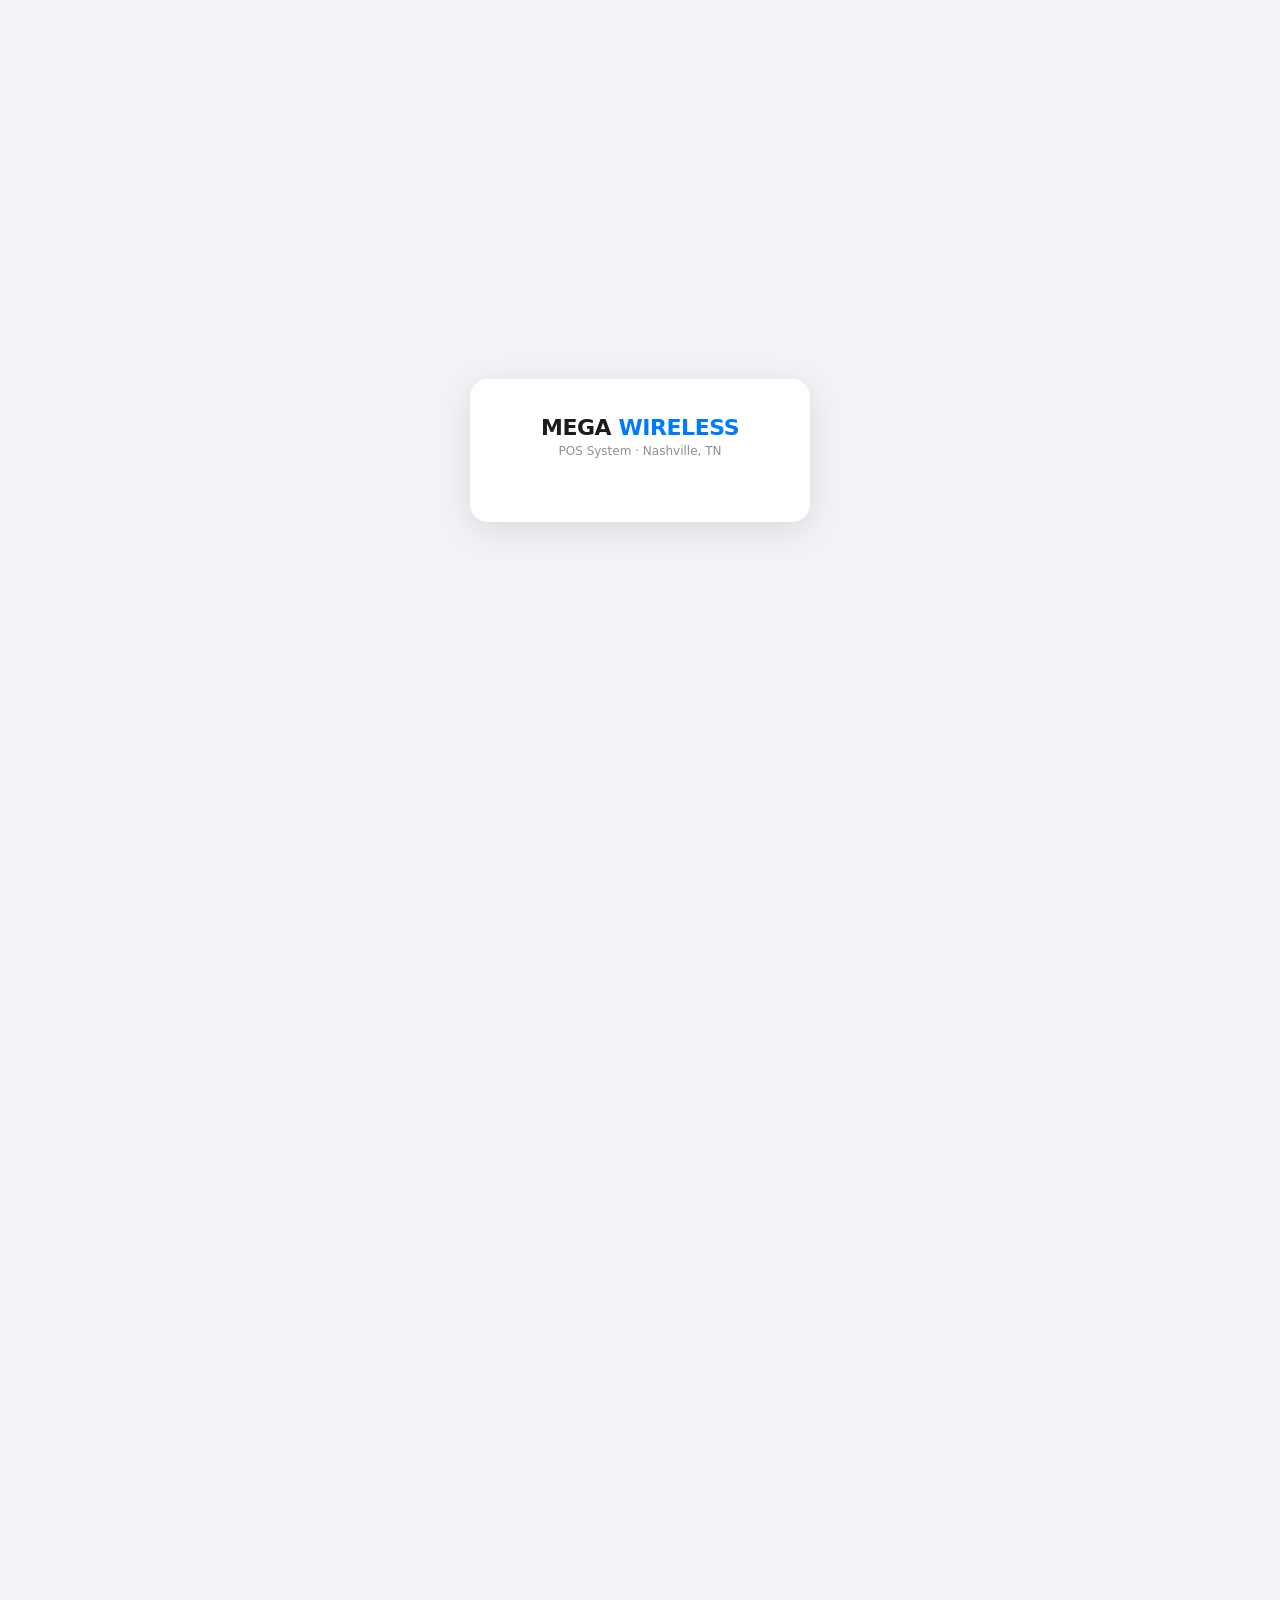
==== commit 206bfab0: "Add manager-only payment correction and refund recording controls to sales history" ====
--- a/index.html
+++ b/index.html
@@ -1,6 +1,6 @@
 <!DOCTYPE html>
 <html lang="en">
-<head>
+<script src="https://identity.netlify.com/v1/netlify-identity-widget.js"></script><head>
 <meta charset="UTF-8">
 <meta name="viewport" content="width=device-width,initial-scale=1">
 <title>Mega Wireless POS</title>
@@ -91,6 +91,8 @@
 .cib:hover{background:#007aff;border-color:#007aff;color:#fff}
 .ciq{font-size:11px;font-weight:600;min-width:16px;text-align:center}
 .cip{font-size:11px;font-weight:700;color:#007aff;flex-shrink:0}
+.edprice{cursor:pointer;border-bottom:1.5px dashed #007aff;padding-bottom:1px}
+.edprice:hover{background:rgba(0,122,255,.08);border-radius:4px}
 .cdl{color:#c7c7cc;cursor:pointer;padding:2px;font-size:14px;flex-shrink:0}
 .cdl:hover{color:#ff3b30}
 .cftr{padding:11px 13px;border-top:1px solid #e5e5ea;flex-shrink:0}
@@ -238,6 +240,7 @@
   <div class="lsbadge" id="lsbadge" onclick="showLS()">&#9888; Low Stock</div>
   <div class="tr">
    <div class="tusr"><div class="tdot"></div><span id="tuname">-</span></div>
+   <button class="sout" id="bkbtn" onclick="openBackup()" style="display:none">Backup</button>
    <button class="sout" onclick="signout()">Sign Out</button>
   </div>
  </div>
@@ -296,7 +299,7 @@
     <button onclick="showLS()" style="background:#ff3b30;color:#fff;border:none;border-radius:7px;padding:4px 9px;font-size:10px;font-weight:600;cursor:pointer;font-family:inherit">View All</button>
    </div>
    <div class="tw">
-    <table><thead><tr><th>#</th><th>Item Name</th><th>Barcode</th><th>Category</th><th>Cost</th><th>Sell Price</th><th>Stock</th><th>Status</th></tr></thead>
+    <table><thead><tr><th>#</th><th>Item Name</th><th>SKU</th><th>Barcode</th><th>Category</th><th>Cost</th><th>Sell Price</th><th>Stock</th><th>Status</th></tr></thead>
     <tbody id="invtb"></tbody></table>
    </div>
    <div style="font-size:10px;color:#aaa"><span id="invcnt">0</span> items · Click price/qty to edit</div>
@@ -326,6 +329,7 @@
     </div>
    </div>
    <div class="rcards" id="rcards"></div>
+   <div id="ovaudit" style="display:none;background:#fff;border:1px solid #ffd0d0;border-radius:11px;padding:12px;max-height:190px;overflow-y:auto"></div>
    <div class="swrap2"><table><thead><tr><th>Time</th><th>Cashier</th><th>Items</th><th>Subtotal</th><th>Tax</th><th>Total</th><th>Payment</th><th></th></tr></thead><tbody id="salestb"></tbody></table></div>
   </div>
 
@@ -340,10 +344,13 @@
     <div class="sc">
      <h3>Store Settings</h3>
      <label class="fl">Tax Rate (%)</label><input type="number" class="fi" id="s-tax" value="9.75" step="0.01">
-     <label class="fl">Low Stock Alert (qty)</label><input type="number" class="fi" id="s-ls" value="2" min="1">
+     <label class="fl">Low Stock Alerts by Category</label>
+     <div id="lsrules" style="display:flex;flex-direction:column;gap:6px;margin-bottom:11px"></div>
+     <label class="fl">Default (other categories)</label><input type="number" class="fi" id="s-ls" value="2" min="1">
      <label class="fl">Opening Balance ($)</label><input type="number" class="fi" id="s-ob" value="200">
      <label class="fl">Report Email</label><input type="email" class="fi" id="s-em" value="Megawireless4717@gmail.com">
      <button class="bt btb" onclick="saveSettings()" style="width:100%">Save Settings</button>
+     <button class="bt bto" onclick="openBackup()" style="width:100%;margin-top:8px">Backup &amp; Restore Data</button>
     </div>
     <div class="sc">
      <h3>Change Admin PIN</h3>
@@ -356,14 +363,67 @@
  </div>
 </div>
 
+<div class="ov" id="ov-ep">
+ <div class="modal">
+  <div class="mt">Change Price</div>
+  <div id="ep-name" style="font-size:12px;font-weight:600;margin-bottom:4px"></div>
+  <div id="ep-orig" style="font-size:11px;color:#8e8e93;margin-bottom:14px"></div>
+  <label class="fl">New Unit Price ($)</label>
+  <input type="number" class="fi" id="ep-new" step="0.01" inputmode="decimal">
+  <label class="fl">Reason (required if lowering price)</label>
+  <select class="fi" id="ep-reason">
+   <option value="">-- Select reason --</option>
+   <option value="Price match">Price match (competitor)</option>
+   <option value="Repeat customer">Repeat customer</option>
+   <option value="Bundle deal">Bundle deal</option>
+   <option value="Damaged/open box">Damaged / open box</option>
+   <option value="Manager approved">Manager approved</option>
+   <option value="Warranty goodwill">Warranty goodwill</option>
+  </select>
+  <div class="fnote">Every price change is recorded on the sale for the owner's report.</div>
+  <div style="display:flex;gap:8px;margin-top:12px">
+   <button class="mb mbb" style="flex:1" onclick="saveCartPrice()">Apply</button>
+   <button class="mb mbgr" style="flex:1" onclick="closeOv('ov-ep')">Cancel</button>
+  </div>
+ </div>
+</div>
+
+<div class="ov" id="ov-bk">
+ <div class="modal">
+  <div class="mt">Backup &amp; Restore</div>
+  <div style="font-size:11px;color:#8e8e93;line-height:1.6;margin-bottom:14px">
+   All sales, prices and stock live in this browser only. If the browser data is cleared, everything is lost.
+   <b>Download a backup every week</b> and keep it somewhere safe.
+  </div>
+  <button class="mb mbb" style="width:100%;margin-bottom:8px" onclick="doBackup()">Download Backup File</button>
+  <label class="fl">Restore From Backup</label>
+  <input type="file" class="fi" id="bk-file" accept=".json">
+  <button class="mb mbgr" style="width:100%;margin-bottom:8px" onclick="doRestore()">Restore (overwrites everything)</button>
+  <div id="bk-last" style="font-size:10px;color:#aaa;text-align:center"></div>
+  <button class="mb mbgr" style="width:100%;margin-top:10px" onclick="closeOv('ov-bk')">Close</button>
+ </div>
+</div>
+
 <div class="ov" id="ov-ch">
  <div class="modal">
   <div class="mt">Complete Sale</div>
   <div class="mamt" id="mamt">$0.00</div>
   <div class="mtx" id="mtx"></div>
+  <div class="fr">
+   <div class="fg"><label class="fl">Customer Name (optional)</label><input type="text" class="fi" id="cu-n" placeholder="Walk-in"></div>
+   <div class="fg"><label class="fl">Phone (optional)</label><input type="tel" class="fi" id="cu-p" placeholder="615-000-0000"></div>
+  </div>
+  <label class="fl">Discount ($)</label>
+  <input type="number" class="fi" id="disc" placeholder="0.00" step="0.01" value="" oninput="recalcCharge()">
   <div id="cardbox" style="display:none">
-   <label class="fl">Card Last 4 Digits</label>
-   <input type="text" class="fi" id="card4" placeholder="1234" maxlength="4" inputmode="numeric">
+   <label class="fl">Card Last 4 Digits — required</label>
+   <input type="text" class="fi" id="card4" placeholder="1234" maxlength="4" inputmode="numeric" style="font-size:20px;text-align:center;letter-spacing:6px;font-family:monospace">
+   <div class="fnote">Needed to match this sale to the card terminal batch at closing.</div>
+  </div>
+  <div id="cashbox">
+   <label class="fl">Cash Received ($)</label>
+   <input type="number" class="fi" id="tend" placeholder="0.00" step="0.01" oninput="recalcChange()">
+   <div id="changeline" style="font-size:14px;font-weight:700;color:#34c759;text-align:center;margin-bottom:11px;min-height:18px"></div>
   </div>
   <div class="mbtns">
    <button class="mb mbb" onclick="completeSale()">Confirm Sale</button>
@@ -385,19 +445,41 @@
 
 <div class="ov" id="ov-pr">
  <div class="modal">
-  <div class="mt">Set Item Details</div>
+  <div class="mt">Item Details</div>
   <div id="pinfo" style="font-size:11px;color:#8e8e93;margin-bottom:13px;padding:8px 10px;background:#f2f2f7;border-radius:8px;line-height:1.5"></div>
-  <label class="fl">Barcode / IMEI</label><input type="text" class="fi" id="p-bc" placeholder="Scan or type">
+  <div class="fr">
+   <div class="fg"><label class="fl">SKU / Part Number</label><input type="text" class="fi" id="p-sku" placeholder="e.g. SCR-11-INC"></div>
+   <div class="fg"><label class="fl">Barcode</label><input type="text" class="fi" id="p-bc" placeholder="Scan or type"></div>
+  </div>
+  <div class="fnote" style="margin-top:-8px;margin-bottom:10px">Use SKU to tell apart two grades of the same screen (e.g. INCELL vs OLED).</div>
   <div class="fr">
    <div class="fg"><label class="fl">Cost Price ($)</label><input type="number" class="fi" id="p-cost" placeholder="0.00" step="0.01"></div>
    <div class="fg"><label class="fl">Sell Price ($)</label><input type="number" class="fi" id="p-sell" placeholder="0.00" step="0.01"></div>
   </div>
-  <label class="fl">Stock Quantity</label><input type="number" class="fi" id="p-qty" placeholder="0">
-  <div class="fnote">Alert when qty reaches the low-stock threshold</div>
+  <div id="p-qtybox">
+   <label class="fl">Stock Quantity</label><input type="number" class="fi" id="p-qty" placeholder="0">
+  </div>
+  <div id="p-imeibox" style="display:none">
+   <label class="fl">Units in Stock (by IMEI / Serial)</label>
+   <div id="p-imeilist" style="display:flex;flex-direction:column;gap:6px;margin-bottom:8px"></div>
+   <button class="addbtn" onclick="addImeiRow('')" style="margin-top:0">+ Add Unit</button>
+   <div class="fnote">Quantity is counted automatically from the number of units listed.</div>
+  </div>
+  <div id="p-thnote" class="fnote"></div>
   <div style="display:flex;gap:8px;margin-top:12px">
    <button class="mb mbb" style="flex:1" onclick="savePrice()">Save</button>
    <button class="mb mbgr" style="flex:1" onclick="closeOv('ov-pr')">Cancel</button>
   </div>
+ </div>
+</div>
+
+<div class="ov" id="ov-pick">
+ <div class="modal">
+  <div class="mt">Select Unit</div>
+  <div id="pick-name" style="font-size:12px;font-weight:600;margin-bottom:4px"></div>
+  <div style="font-size:11px;color:#8e8e93;margin-bottom:12px">Choose which physical unit you are selling.</div>
+  <div id="pick-list" style="display:flex;flex-direction:column;gap:7px;max-height:280px;overflow-y:auto"></div>
+  <button class="mb mbgr" style="width:100%;margin-top:12px" onclick="closeOv('ov-pick')">Cancel</button>
  </div>
 </div>
 
@@ -405,6 +487,7 @@
  <div class="modal">
   <div class="mt">Add New Item</div>
   <label class="fl">Item Name</label><input type="text" class="fi" id="ai-n" placeholder="Enter item name">
+  <label class="fl">SKU / Part Number (optional)</label><input type="text" class="fi" id="ai-sku" placeholder="e.g. SCR-11-OLED">
   <label class="fl">Category</label>
   <select class="fi" id="ai-c"><option>Accessories</option><option>Repair</option><option>Devices</option><option>SIM CARDS</option><option>Other Accessories</option></select>
   <div class="fr">
@@ -443,6 +526,8 @@
    <div class="pi"><input type="checkbox" id="pe-inv"><label class="pl" for="pe-inv">Inventory</label></div>
    <div class="pi"><input type="checkbox" id="pe-clk" checked><label class="pl" for="pe-clk">Clock In/Out</label></div>
    <div class="pi"><input type="checkbox" id="pe-rpt"><label class="pl" for="pe-rpt">Reports</label></div>
+   <div class="pi"><input type="checkbox" id="pe-prc"><label class="pl" for="pe-prc">Change Price</label></div>
+   <div class="pi"><input type="checkbox" id="pe-dsc"><label class="pl" for="pe-dsc">Give Discount</label></div>
   </div>
   <input type="hidden" id="em-id">
   <div style="display:flex;gap:8px;margin-top:12px">
@@ -463,6 +548,9 @@
 <script src="inv.js"></script>
 <script>
 var TAX=0.0975, LS_TH=2, OB=200, RE='Megawireless4717@gmail.com';
+/* per-category low-stock thresholds */
+var LS_RULES={'Repair':2,'Device':1,'Devices':1,'SIM CARDS':5,'Accessories':10,'Other Accessories':10,'Xfinity':5};
+function lsFor(c){return (LS_RULES[c]!==undefined)?LS_RULES[c]:LS_TH;}
 var STORE={name:'MEGA WIRELESS',addr:'4717 Nolensville Pike',city:'Nashville, TN 37211',phone:'(615) 678-5849'};
 var users,curUser,pinBuf,selUID;
 var cart,actCat,payM,taxOn,cardLast4;
@@ -477,12 +565,13 @@
   custom=ld('cust',{});settings=ld('cfg',{});
   if(settings.tax)TAX=settings.tax/100;
   if(settings.ls)LS_TH=settings.ls;
+  if(settings.lsr)LS_RULES=settings.lsr;
   if(settings.ob)OB=settings.ob;
   if(settings.email)RE=settings.email;
   users=ld('users',null);
   if(!users){
     users=[
-      {id:'admin',name:'Admin',pin:'1234',role:'admin',color:'#007aff',p:{pos:true,inv:true,clk:true,rpt:true,set:true}},
+      {id:'admin',name:'Admin',pin:'1234',role:'admin',color:'#007aff',p:{pos:true,inv:true,clk:true,rpt:true,prc:true,dsc:true,set:true}},
       {id:'e1',name:'Employee 1',pin:'1111',role:'employee',color:'#34c759',p:{pos:true,inv:false,clk:true,rpt:false,set:false}},
       {id:'e2',name:'Employee 2',pin:'2222',role:'employee',color:'#af52de',p:{pos:true,inv:false,clk:true,rpt:false,set:false}}
     ];
@@ -529,6 +618,11 @@
     document.getElementById('tuname').textContent=u.name.split(' ')[0];
     setupTabs();startApp();
     toast('Welcome, '+u.name.split(' ')[0]+'!','ok');
+    if(u.role==='admin'){
+      var lb=ld('lastbk',null);
+      var dd=lb?Math.floor((new Date()-new Date(lb))/86400000):999;
+      if(dd>7)setTimeout(function(){toast(lb?('Backup is '+dd+' days old - please back up'):'No backup yet - please back up your data','err');},2600);
+    }
   }else{
     document.getElementById('perr').textContent='Wrong PIN. Try again.';
     pinBuf='';updD();
@@ -539,10 +633,10 @@
   document.getElementById('tb-inv').style.display=(p.inv||a)?'block':'none';
   document.getElementById('tb-rpts').style.display=(p.rpt||a)?'block':'none';
   document.getElementById('tb-set').style.display=a?'block':'none';
-  if(a)document.getElementById('clrbtn').style.display='block';
+  if(a){document.getElementById('clrbtn').style.display='block';document.getElementById('bkbtn').style.display='block';}
 }
 function startApp(){
-  renderCats();filterItems();renderClock();renderRpts();renderInv();renderEmpList();
+  renderCats();filterItems();renderClock();renderRpts();renderInv();renderEmpList();renderLSRules();
   updTime();checkLS();
   var e;
   if((e=document.getElementById('s-tax')))e.value=(TAX*100).toFixed(2);
@@ -575,7 +669,8 @@
 }
 function setC(c){actCat=c;renderCats();filterItems();}
 function gk(n,c){return c+'::'+n;}
-function gd(n,c){return inv[gk(n,c)]||{cost:0,sell:0,qty:0,bc:''};}
+function gd(n,c){var d=inv[gk(n,c)]||{cost:0,sell:0,qty:0,bc:''};if(!d.imeis)d.imeis=[];return d;}
+function isDevice(c){return c==='Device'||c==='Devices';}
 function getAllItems(){
   var all={},i,j,cats;
   if(typeof INV!=='undefined'){cats=Object.keys(INV);for(i=0;i<cats.length;i++)all[cats[i]]=(INV[cats[i]]||[]).slice();}
@@ -598,11 +693,11 @@
   var h='';
   for(var i=0;i<itemsRef.length;i++){
     var n=itemsRef[i].n,c=itemsRef[i].c,d=gd(n,c);
-    var low=d.qty>0&&d.qty<=LS_TH;
+    var low=d.qty>0&&d.qty<=lsFor(c);
     var nn=n.length>46?n.substring(0,46)+'...':n;
     var ph=d.sell>0?('<div class="ip">$'+d.sell.toFixed(2)+'</div>'):'<div class="np">Tap to set price</div>';
     var sq=d.qty>0?('<div class="iq'+(low?' low':'')+'">Qty: '+d.qty+(low?' !':'')+'</div>'):'<div class="iq">Qty: &mdash;</div>';
-    var sbc=d.bc?('<div class="ibc">'+esc(d.bc)+'</div>'):'';
+    var sbc=d.sku?('<div class="ibc">'+esc(d.sku)+'</div>'):(d.bc?('<div class="ibc">'+esc(d.bc)+'</div>'):'');
     h+='<div class="ic'+(low?' low':'')+'" onclick="addI('+i+')">'+(low?'<div class="ldot"></div>':'')+
        '<div class="in">'+esc(nn)+'</div>'+ph+sq+sbc+'</div>';
   }
@@ -611,31 +706,58 @@
 }
 function addI(idx){
   if(!itemsRef||idx>=itemsRef.length)return;
-  var n=itemsRef[idx].n,c=itemsRef[idx].c,d=gd(n,c);
-  if(d.sell<=0){openPrice(n,c,true);return;}
-  var ex=null;for(var i=0;i<cart.length;i++)if(cart[i].n===n&&cart[i].c===c){ex=cart[i];break;}
-  if(ex)ex.qty++;else cart.push({n:n,c:c,qty:1,price:d.sell});
-  renderCart();toast(n.substring(0,24)+' added','ok');
-}
+  addToCart(itemsRef[idx].n,itemsRef[idx].c);
+}
+function canPrice(){return curUser&&(curUser.role==='admin'||curUser.p.prc);}
+function canDisc(){return curUser&&(curUser.role==='admin'||curUser.p.dsc);}
 function renderCart(){
   var w=document.getElementById('cbody');
   if(!cart.length){
     w.innerHTML='<div class="cempty"><div style="font-size:28px">&#128722;</div><div>Tap items to add</div></div>';
     document.getElementById('chgbtn').disabled=true;updTot(0);return;
   }
-  var h='';
+  var h='',pc=canPrice();
   for(var i=0;i<cart.length;i++){
     var it=cart[i];
-    h+='<div class="ci"><div class="cin">'+esc(it.n.substring(0,36))+'</div>'+
-      '<div class="cibtns"><button class="cib" onclick="chQ('+i+',-1)">&minus;</button>'+
-      '<span class="ciq">'+it.qty+'</span>'+
-      '<button class="cib" onclick="chQ('+i+',1)">+</button></div>'+
-      '<div class="cip">$'+(it.price*it.qty).toFixed(2)+'</div>'+
+    var changed=(it.orig!==undefined&&it.orig!==it.price);
+    var pcls=pc?'cip edprice':'cip';
+    var pclk=pc?(' onclick="editCartPrice('+i+')" title="Tap to change price"'):'';
+    h+='<div class="ci"><div class="cin">'+esc(it.n.substring(0,34))+
+      (it.imei?('<div style="font-size:9px;color:#007aff;font-family:monospace">'+esc(it.imei)+'</div>'):'')+
+      (changed?('<div style="font-size:9px;color:#ff9500">was $'+it.orig.toFixed(2)+'</div>'):'')+'</div>'+
+      (it.imei?'<div class="cibtns"><span class="ciq">1</span></div>':
+        ('<div class="cibtns"><button class="cib" onclick="chQ('+i+',-1)">&minus;</button>'+
+        '<span class="ciq">'+it.qty+'</span>'+
+        '<button class="cib" onclick="chQ('+i+',1)">+</button></div>'))+
+      '<div class="'+pcls+'"'+pclk+'>$'+(it.price*it.qty).toFixed(2)+'</div>'+
       '<span class="cdl" onclick="rmI('+i+')">&#10005;</span></div>';
   }
   w.innerHTML=h;
-  var sub=0;for(var i=0;i<cart.length;i++)sub+=cart[i].price*cart[i].qty;
-  updTot(sub);document.getElementById('chgbtn').disabled=false;
+  updTot(cartSub());document.getElementById('chgbtn').disabled=false;
+}
+var priceEditIdx=-1;
+function editCartPrice(i){
+  if(!canPrice()){toast('You do not have permission to change prices','err');return;}
+  priceEditIdx=i;
+  var it=cart[i];
+  document.getElementById('ep-name').textContent=it.n;
+  document.getElementById('ep-orig').textContent='List price: $'+((it.orig!==undefined?it.orig:it.price)).toFixed(2);
+  document.getElementById('ep-new').value=it.price.toFixed(2);
+  document.getElementById('ep-reason').value='';
+  document.getElementById('ov-ep').className='ov on';
+  setTimeout(function(){document.getElementById('ep-new').select();},100);
+}
+function saveCartPrice(){
+  if(priceEditIdx<0)return;
+  var np=parseFloat(document.getElementById('ep-new').value);
+  if(isNaN(np)||np<0){toast('Enter a valid price','err');return;}
+  var it=cart[priceEditIdx];
+  if(it.orig===undefined)it.orig=it.price;
+  var reason=document.getElementById('ep-reason').value.trim();
+  if(np<it.orig&&!reason){toast('Reason required for a lower price','err');return;}
+  it.price=np;it.reason=reason;
+  closeOv('ov-ep');renderCart();
+  toast('Price updated to $'+np.toFixed(2),'ok');
 }
 function updTot(sub){
   var tax=taxOn?sub*TAX:0,grand=sub+tax;
@@ -655,66 +777,281 @@
   payM=m;
   var ms=['cash','card','zelle'];
   for(var i=0;i<ms.length;i++)document.getElementById('pm-'+ms[i]).className='pm'+(ms[i]===m?' on':'');
+  var cb=document.getElementById('cardbox'),hb=document.getElementById('cashbox');
+  if(cb)cb.style.display=(m==='card')?'block':'none';
+  if(hb)hb.style.display=(m==='cash')?'block':'none';
+  if(document.getElementById('ov-ch').className.indexOf('on')>-1)recalcCharge();
 }
 function chQ(i,d){cart[i].qty+=d;if(cart[i].qty<=0)cart.splice(i,1);renderCart();}
 function rmI(i){cart.splice(i,1);renderCart();}
-function clearCart(){cart=[];taxOn=true;document.getElementById('taxtog').checked=true;taxChg();renderCart();setPM('cash');}
+function clearCart(){cart=[];priceEditIdx=-1;taxOn=true;document.getElementById('taxtog').checked=true;taxChg();renderCart();setPM('cash');}
+function nextInvoice(){
+  var n=ld('invno',1000)+1;sv('invno',n);
+  return 'MW-'+n;
+}
+function cartSub(){var s=0;for(var i=0;i<cart.length;i++)s+=cart[i].price*cart[i].qty;return s;}
+function calcTotals(){
+  var sub=cartSub();
+  var disc=parseFloat((document.getElementById('disc')||{}).value)||0;
+  if(disc<0)disc=0;
+  if(disc>sub)disc=sub;
+  var base=sub-disc;
+  var tax=taxOn?base*TAX:0;
+  return {sub:sub,disc:disc,base:base,tax:tax,grand:base+tax};
+}
+function recalcCharge(){
+  var t=calcTotals();
+  document.getElementById('mamt').textContent='$'+t.grand.toFixed(2);
+  var d=t.disc>0?(' - Disc $'+t.disc.toFixed(2)):'';
+  document.getElementById('mtx').textContent='Sub $'+t.sub.toFixed(2)+d+' + Tax $'+t.tax.toFixed(2)+' · '+payM.toUpperCase();
+  recalcChange();
+}
+function recalcChange(){
+  var el=document.getElementById('changeline');if(!el)return;
+  var t=calcTotals();
+  var tend=parseFloat(document.getElementById('tend').value)||0;
+  if(payM!=='cash'||!tend){el.textContent='';return;}
+  var ch=tend-t.grand;
+  if(ch<0){el.style.color='#ff3b30';el.textContent='Short by $'+Math.abs(ch).toFixed(2);}
+  else{el.style.color='#34c759';el.textContent='Change Due: $'+ch.toFixed(2);}
+}
 function openCharge(){
-  var sub=0;for(var i=0;i<cart.length;i++)sub+=cart[i].price*cart[i].qty;
-  var tax=taxOn?sub*TAX:0,grand=sub+tax;
-  document.getElementById('mamt').textContent='$'+grand.toFixed(2);
-  document.getElementById('mtx').textContent='Sub $'+sub.toFixed(2)+' + Tax $'+tax.toFixed(2)+' · '+payM.toUpperCase();
+  document.getElementById('disc').value='';
+  document.getElementById('card4').value='';
+  document.getElementById('tend').value='';
+  document.getElementById('cu-n').value='';
+  document.getElementById('cu-p').value='';
+  document.getElementById('changeline').textContent='';
   document.getElementById('cardbox').style.display=(payM==='card')?'block':'none';
-  document.getElementById('card4').value='';
+  document.getElementById('cashbox').style.display=(payM==='cash')?'block':'none';
+  recalcCharge();
   document.getElementById('ov-ch').className='ov on';
 }
 function completeSale(){
-  var sub=0;for(var i=0;i<cart.length;i++)sub+=cart[i].price*cart[i].qty;
-  var tax=taxOn?sub*TAX:0,grand=sub+tax;
+  var t=calcTotals();
+  if(payM==='card'){
+    var c4=document.getElementById('card4').value.trim();
+    if(!/^\d{4}$/.test(c4)){
+      toast('Enter the last 4 digits of the card','err');
+      document.getElementById('card4').focus();return;
+    }
+  }
+  if(t.disc>0&&!canDisc()){toast('You do not have permission to give discounts','err');return;}
   cardLast4=(payM==='card')?(document.getElementById('card4').value.trim()):'';
-  var sale={id:Date.now(),time:new Date().toISOString(),cashier:curUser.name,items:cart.slice(),
-            sub:sub,tax:tax,grand:grand,pay:payM,taxOn:taxOn,card4:cardLast4};
+  var tend=(payM==='cash')?(parseFloat(document.getElementById('tend').value)||0):0;
+  if(payM==='cash'&&tend>0&&tend<t.grand){
+    if(!confirm('Cash received is less than the total. Continue anyway?'))return;
+  }
+  var cogs=0,overrides=[];
+  for(var i=0;i<cart.length;i++){
+    var dd=gd(cart[i].n,cart[i].c);
+    cogs+=(dd.cost||0)*cart[i].qty;
+    if(cart[i].orig!==undefined&&cart[i].orig!==cart[i].price){
+      overrides.push({n:cart[i].n,from:cart[i].orig,to:cart[i].price,reason:cart[i].reason||''});
+    }
+  }
+  var sale={id:Date.now(),inv:nextInvoice(),time:new Date().toISOString(),cashier:curUser.name,
+            items:cart.slice(),sub:t.sub,disc:t.disc,tax:t.tax,grand:t.grand,cogs:cogs,
+            pay:payM,taxOn:taxOn,taxRate:TAX,card4:cardLast4,tendered:tend,overrides:overrides,
+            cust:{name:document.getElementById('cu-n').value.trim(),phone:document.getElementById('cu-p').value.trim()},
+            voided:false};
   sales.push(sale);sv('sales',sales);
   for(var i=0;i<cart.length;i++){
     var k=gk(cart[i].n,cart[i].c);
-    if(!inv[k])inv[k]={cost:0,sell:0,qty:0,bc:''};
-    inv[k].qty=Math.max(0,(inv[k].qty||0)-cart[i].qty);
+    if(!inv[k])inv[k]={cost:0,sell:0,qty:0,bc:'',imeis:[]};
+    if(!inv[k].imeis)inv[k].imeis=[];
+    if(cart[i].imei){
+      var ix=inv[k].imeis.indexOf(cart[i].imei);
+      if(ix>-1)inv[k].imeis.splice(ix,1);
+      inv[k].qty=inv[k].imeis.length;
+    }else{
+      inv[k].qty=Math.max(0,(inv[k].qty||0)-cart[i].qty);
+    }
   }
   sv('inv',inv);closeOv('ov-ch');clearCart();checkLS();renderInv();renderRpts();
   showReceipt(sale);
-  toast('Sale complete! $'+grand.toFixed(2),'ok');
-}
+  toast('Sale '+sale.inv+' complete! $'+t.grand.toFixed(2),'ok');
+}
+/* ---------- BACKUP / RESTORE ---------- */
+function doBackup(){
+  var data={version:2,exported:new Date().toISOString(),store:STORE,
+    users:users,inv:inv,custom:custom,sales:sales,clk:clkSt,clog:clkLog,cfg:settings,
+    invno:ld('invno',1000)};
+  var blob=new Blob([JSON.stringify(data)],{type:'application/json'});
+  var a=document.createElement('a');
+  a.href=URL.createObjectURL(blob);
+  a.download='mega-wireless-backup-'+new Date().toISOString().split('T')[0]+'.json';
+  a.click();
+  sv('lastbk',new Date().toISOString());
+  showBkDate();
+  toast('Backup downloaded - keep it safe!','ok');
+}
+function doRestore(){
+  var f=document.getElementById('bk-file').files[0];
+  if(!f){toast('Choose a backup file first','err');return;}
+  if(!confirm('This will REPLACE all current data with the backup. Continue?'))return;
+  var r=new FileReader();
+  r.onload=function(e){
+    try{
+      var d=JSON.parse(e.target.result);
+      if(!d.users||!d.inv){throw new Error('bad file');}
+      users=d.users;inv=d.inv;custom=d.custom||{};sales=d.sales||[];
+      clkSt=d.clk||{};clkLog=d.clog||[];settings=d.cfg||{};
+      sv('users',users);sv('inv',inv);sv('cust',custom);sv('sales',sales);
+      sv('clk',clkSt);sv('clog',clkLog);sv('cfg',settings);
+      if(d.invno)sv('invno',d.invno);
+      closeOv('ov-bk');
+      toast('Restored! Reloading...','ok');
+      setTimeout(function(){location.reload();},900);
+    }catch(err){toast('Invalid backup file','err');}
+  };
+  r.readAsText(f);
+}
+function showBkDate(){
+  var el=document.getElementById('bk-last');if(!el)return;
+  var d=ld('lastbk',null);
+  if(!d){el.textContent='No backup taken yet';el.style.color='#ff3b30';return;}
+  var days=Math.floor((new Date()-new Date(d))/86400000);
+  el.textContent='Last backup: '+new Date(d).toLocaleDateString('en-US')+' ('+days+' days ago)';
+  el.style.color=days>7?'#ff3b30':'#aaa';
+}
+function openBackup(){showBkDate();document.getElementById('ov-bk').className='ov on';}
+
+function adjustSalePayment(id){
+ if(!curUser||curUser.role!=='admin'){toast('Admin only','err');return;}
+ var sale=sales.find(function(x){return String(x.id)===String(id);});
+ if(!sale||sale.voided||sale.refunded){toast('Sale unavailable','err');return;}
+ var old=String(sale.pay||'').toLowerCase(),next=prompt('Correct payment method: cash, card, zelle',old);
+ if(next===null)return;next=next.trim().toLowerCase();
+ if(['cash','card','zelle'].indexOf(next)<0||next===old){toast('Invalid or unchanged method','err');return;}
+ var reason=prompt('Reason (required)','Cash selected instead of card');
+ if(reason===null||!reason.trim()){toast('Reason required','err');return;}
+ if(!confirm('Correct '+(sale.inv||sale.id)+' from '+old+' to '+next+'? No money moves.'))return;
+ sale.adjustments=sale.adjustments||[];
+ sale.adjustments.push({type:'payment_method_correction',from:old,to:next,reason:reason.trim(),by:curUser.name,at:new Date().toISOString()});
+ sale.pay=next;if(next!=='card')sale.card4='';
+ sv('sales',sales);renderRpts();toast('Payment method corrected (no refund issued)','ok');
+}
+function recordSaleRefund(id){
+ if(!curUser||curUser.role!=='admin'){toast('Admin only','err');return;}
+ var sale=sales.find(function(x){return String(x.id)===String(id);});
+ if(!sale||sale.voided||sale.refunded){toast('Sale unavailable or already refunded','err');return;}
+ var reason=prompt('Reason for FULL refund (required)','');
+ if(reason===null||!reason.trim()){toast('Reason required','err');return;}
+ if(!confirm('Record FULL refund of 
+  if(curUser.role!=='admin'){toast('Admin only','err');return;}
+  var s=null;for(var i=0;i<sales.length;i++)if(sales[i].id===id)s=sales[i];
+  if(!s){toast('Sale not found','err');return;}
+  if(s.voided||s.refunded){toast('Already voided or refunded','err');return;}
+  if(!confirm('Void '+(s.inv||s.id)+' for $'+s.grand.toFixed(2)+'?\nStock will be returned to inventory.'))return;
+  s.voided=true;s.voidedBy=curUser.name;s.voidedAt=new Date().toISOString();
+  for(var i=0;i<s.items.length;i++){
+    var k=gk(s.items[i].n,s.items[i].c);
+    if(!inv[k])inv[k]={cost:0,sell:0,qty:0,bc:'',imeis:[]};
+    if(!inv[k].imeis)inv[k].imeis=[];
+    if(s.items[i].imei){
+      if(inv[k].imeis.indexOf(s.items[i].imei)===-1)inv[k].imeis.push(s.items[i].imei);
+      inv[k].qty=inv[k].imeis.length;
+    }else{
+      inv[k].qty=(inv[k].qty||0)+s.items[i].qty;
+    }
+  }
+  sv('sales',sales);sv('inv',inv);renderRpts();renderInv();checkLS();
+  toast('Sale voided, stock returned','ok');
+}
+function ctr(t){var p=Math.floor((32-t.length)/2);return (p>0?new Array(p+1).join(' '):'')+t;}
+function wrap(t,w){
+  var words=String(t).split(' '),lines=[],cur='';
+  for(var i=0;i<words.length;i++){
+    if((cur+' '+words[i]).trim().length<=w){cur=(cur?cur+' ':'')+words[i];}
+    else{if(cur)lines.push(cur);cur=words[i];}
+  }
+  if(cur)lines.push(cur);
+  return lines;
+}
+function addDays(d,n){var x=new Date(d);x.setDate(x.getDate()+n);return x;}
 function buildReceipt(s){
   var L=[],d=new Date(s.time);
   function line(a,b){var pad=32-a.length-b.length;return a+(pad>0?new Array(pad+1).join(' '):' ')+b;}
-  L.push('        '+STORE.name);
-  L.push('     '+STORE.addr);
-  L.push('    '+STORE.city);
-  L.push('      '+STORE.phone);
-  L.push('--------------------------------');
-  L.push(d.toLocaleDateString('en-US')+'  '+d.toLocaleTimeString('en-US',{hour:'2-digit',minute:'2-digit'}));
-  L.push('Receipt #'+s.id);
-  L.push('Cashier: '+s.cashier);
-  L.push('--------------------------------');
+  var SEP='--------------------------------';
+  var DSEP='================================';
+  L.push(ctr(STORE.name));
+  L.push(ctr(STORE.addr));
+  L.push(ctr(STORE.city));
+  L.push(ctr(STORE.phone));
+  L.push(SEP);
+  L.push(line('Invoice #'+(s.inv||s.id), d.toLocaleDateString('en-US')));
+  L.push(line('Cashier: '+s.cashier.split(' ')[0], d.toLocaleTimeString('en-US',{hour:'2-digit',minute:'2-digit'})));
+  if(s.cust&&s.cust.name)L.push('Customer: '+s.cust.name);
+  if(s.cust&&s.cust.phone)L.push('Phone:    '+s.cust.phone);
+  L.push(SEP);
+  var hasRepair=false,hasDevice=false;
   for(var i=0;i<s.items.length;i++){
     var it=s.items[i];
-    var nm=it.n.length>30?it.n.substring(0,30):it.n;
-    L.push(nm);
+    if(it.c==='Repair')hasRepair=true;
+    if(it.c==='Device'||it.c==='Devices')hasDevice=true;
+    var nl=wrap(it.n,32);
+    for(var j=0;j<nl.length;j++)L.push(nl[j]);
     L.push(line('  '+it.qty+' x $'+it.price.toFixed(2),'$'+(it.qty*it.price).toFixed(2)));
-  }
-  L.push('--------------------------------');
+    if(it.orig!==undefined&&it.orig!==it.price)L.push('  (list $'+it.orig.toFixed(2)+(it.reason?' - '+it.reason:'')+')');
+    if(it.imei)L.push('  IMEI: '+it.imei);
+  }
+  L.push(SEP);
   L.push(line('Subtotal','$'+s.sub.toFixed(2)));
-  if(s.taxOn)L.push(line('Tax ('+(TAX*100).toFixed(2)+'%)','$'+s.tax.toFixed(2)));
+  if(s.disc>0)L.push(line('Discount','-$'+s.disc.toFixed(2)));
+  if(s.taxOn)L.push(line('Tax ('+((s.taxRate||TAX)*100).toFixed(2)+'%)','$'+s.tax.toFixed(2)));
   else L.push('Tax: EXEMPT');
   L.push(line('TOTAL','$'+s.grand.toFixed(2)));
-  L.push('--------------------------------');
   var pay=s.pay.toUpperCase();
-  if(s.pay==='card'&&s.card4)pay+='  ****'+s.card4;
-  L.push(line('Payment',pay));
+  if(s.pay==='card'&&s.card4)pay+=' ****'+s.card4;
+  L.push(line('Paid by',pay));
+  if(s.pay==='cash'&&s.tendered>0){
+    L.push(line('Cash Received','$'+s.tendered.toFixed(2)));
+    L.push(line('Change Due','$'+(s.tendered-s.grand).toFixed(2)));
+  }
+  /* warranty coverage dates */
+  if(hasDevice||hasRepair){
+    L.push(SEP);
+    if(hasDevice)L.push('Device warranty until '+addDays(d,90).toLocaleDateString('en-US'));
+    if(hasRepair)L.push('Repair warranty until '+addDays(d,30).toLocaleDateString('en-US'));
+  }
+  L.push(DSEP);
+  L.push(ctr('RETURN POLICY'));
+  L.push(DSEP);
+  L.push('ACCESSORIES');
+  L.push('  All accessory sales are FINAL.');
+  L.push('  No returns or exchanges.');
   L.push('');
-  L.push('   Thank you for your business!');
-  L.push('   90-day warranty on repairs');
-  L.push('     megawirelessusa.com');
+  L.push('PHONES / DEVICES');
+  L.push('  90-day warranty. Returns are');
+  L.push('  accepted only for manufacturing');
+  L.push('  defects, not for misuse,');
+  L.push('  physical damage or liquid damage.');
+  L.push('');
+  L.push('REPAIRS');
+  L.push('  All repair sales are FINAL.');
+  L.push('  30-day warranty against');
+  L.push('  manufacturing defects only.');
+  L.push('  Does NOT cover cracked screens,');
+  L.push('  physical damage or liquid damage.');
+  L.push('');
+  L.push('  Customer-supplied parts carry');
+  L.push('  no warranty on part or labor.');
+  L.push('');
+  L.push('  Receipt required for all');
+  L.push('  warranty claims.');
+  L.push(DSEP);
+  L.push('');
+  L.push(ctr('Thank you for your business!'));
+  L.push(ctr('megawirelessusa.com'));
+  L.push('');
+  L.push(ctr('Customer Signature:'));
+  L.push('');
+  L.push('  ____________________________');
+  L.push('');
+  L.push(ctr('I accept the return policy above'));
+  L.push('');
+  L.push('');
   return L.join('\n');
 }
 function showReceipt(s){
@@ -732,53 +1069,126 @@
 }
 function bcSearch(v){
   if(!v.trim()){document.getElementById('bc-res').textContent='';return;}
-  var items=getAllItems(),found=null;
-  for(var i=0;i<items.length;i++){var d=gd(items[i].n,items[i].c);if(d.bc&&d.bc.toLowerCase()===v.toLowerCase().trim()){found=items[i];break;}}
+  var items=getAllItems(),found=null,q=v.toLowerCase().trim(),hitImei=null;
+  for(var i=0;i<items.length;i++){
+    var d=gd(items[i].n,items[i].c);
+    if(d.bc&&d.bc.toLowerCase()===q){found=items[i];break;}
+    if(d.sku&&d.sku.toLowerCase()===q){found=items[i];break;}
+    if(d.imeis&&d.imeis.length){
+      for(var j=0;j<d.imeis.length;j++){
+        if(d.imeis[j].toLowerCase()===q){found=items[i];hitImei=d.imeis[j];break;}
+      }
+      if(found)break;
+    }
+  }
   if(found){
     document.getElementById('bc-res').innerHTML='<span style="color:#34c759;font-weight:600">&#10003; '+esc(found.n.substring(0,35))+'</span>';
-    var fn=found.n,fc=found.c;
+    var fn=found.n,fc=found.c,hi=hitImei;
     setTimeout(function(){
       closeOv('ov-bc');
       var d=gd(fn,fc);
       if(d.sell<=0){openPrice(fn,fc,true);}
-      else{var ex=null;for(var i=0;i<cart.length;i++)if(cart[i].n===fn&&cart[i].c===fc){ex=cart[i];break;}
-        if(ex)ex.qty++;else cart.push({n:fn,c:fc,qty:1,price:d.sell});
-        renderCart();toast(fn.substring(0,22)+' added','ok');}
+      else if(hi){cart.push({n:fn,c:fc,qty:1,price:d.sell,imei:hi});renderCart();toast('Added - IMEI '+hi.slice(-6),'ok');}
+      else addToCart(fn,fc);
     },600);
   }else if(v.length>=5){
     document.getElementById('bc-res').innerHTML='<span style="color:#ff9500">Not found</span>';
     document.getElementById('srch').value=v;filterItems();
   }
 }
+function addImeiRow(val){
+  var wrap=document.getElementById('p-imeilist');
+  var n=wrap.children.length;
+  var row=document.createElement('div');
+  row.style.cssText='display:flex;align-items:center;gap:7px';
+  row.innerHTML='<div style="width:22px;height:22px;border-radius:50%;background:#007aff;color:#fff;display:flex;align-items:center;justify-content:center;font-size:10px;font-weight:700;flex-shrink:0">'+(n+1)+'</div>'+
+    '<input type="text" class="fi imeirow" value="'+esc(val||'')+'" placeholder="IMEI / Serial" style="font-family:monospace;font-size:12px;margin-bottom:0">'+
+    '<span style="color:#c7c7cc;cursor:pointer;font-size:16px;flex-shrink:0" onclick="this.parentNode.remove();renumImei()">&#10005;</span>';
+  wrap.appendChild(row);
+}
+function renumImei(){
+  var rows=document.getElementById('p-imeilist').children;
+  for(var i=0;i<rows.length;i++)rows[i].firstChild.textContent=(i+1);
+}
+function readImeis(){
+  var els=document.querySelectorAll('#p-imeilist .imeirow'),out=[];
+  for(var i=0;i<els.length;i++){var v=els[i].value.trim();if(v)out.push(v);}
+  return out;
+}
 function openPrice(n,c,add){
-  var d=gd(n,c);
+  var d=gd(n,c),dev=isDevice(c);
   document.getElementById('pinfo').textContent=n;
+  document.getElementById('p-sku').value=d.sku||'';
   document.getElementById('p-bc').value=d.bc||'';
   document.getElementById('p-cost').value=d.cost||'';
   document.getElementById('p-sell').value=d.sell||'';
-  document.getElementById('p-qty').value=d.qty||'';
+  document.getElementById('p-qtybox').style.display=dev?'none':'block';
+  document.getElementById('p-imeibox').style.display=dev?'block':'none';
+  document.getElementById('p-thnote').textContent='Low-stock alert for '+c+' triggers at '+lsFor(c)+' or fewer.';
+  if(dev){
+    document.getElementById('p-imeilist').innerHTML='';
+    var list=d.imeis||[];
+    for(var i=0;i<list.length;i++)addImeiRow(list[i]);
+    if(!list.length)addImeiRow('');
+  }else{
+    document.getElementById('p-qty').value=d.qty||'';
+  }
   priceCB={n:n,c:c,add:add};
   document.getElementById('ov-pr').className='ov on';
   setTimeout(function(){document.getElementById('p-sell').focus();},100);
 }
 function savePrice(){
   if(!priceCB)return;
-  var k=gk(priceCB.n,priceCB.c);
-  inv[k]={cost:parseFloat(document.getElementById('p-cost').value)||0,
+  var k=gk(priceCB.n,priceCB.c),dev=isDevice(priceCB.c);
+  var imeis=dev?readImeis():[];
+  var qty=dev?imeis.length:(parseInt(document.getElementById('p-qty').value)||0);
+  inv[k]={sku:document.getElementById('p-sku').value.trim(),
+          bc:document.getElementById('p-bc').value.trim(),
+          cost:parseFloat(document.getElementById('p-cost').value)||0,
           sell:parseFloat(document.getElementById('p-sell').value)||0,
-          qty:parseInt(document.getElementById('p-qty').value)||0,
-          bc:document.getElementById('p-bc').value.trim()};
+          qty:qty,imeis:imeis};
   sv('inv',inv);closeOv('ov-pr');filterItems();renderInv();checkLS();
-  if(priceCB.add&&inv[k].sell>0){
-    var pn=priceCB.n,pc=priceCB.c,ps=inv[k].sell;
-    var ex=null;for(var i=0;i<cart.length;i++)if(cart[i].n===pn&&cart[i].c===pc){ex=cart[i];break;}
-    if(ex)ex.qty++;else cart.push({n:pn,c:pc,qty:1,price:ps});
-    renderCart();toast(pn.substring(0,22)+' added','ok');
-  }
+  if(priceCB.add&&inv[k].sell>0)addToCart(priceCB.n,priceCB.c);
   toast('Saved!','ok');
 }
+/* ---------- unit picker for devices ---------- */
+var pickCB=null;
+function addToCart(n,c){
+  var d=gd(n,c);
+  if(d.sell<=0){openPrice(n,c,true);return;}
+  if(isDevice(c)&&d.imeis&&d.imeis.length){
+    pickCB={n:n,c:c};
+    document.getElementById('pick-name').textContent=n;
+    var inCart={};
+    for(var i=0;i<cart.length;i++)if(cart[i].imei)inCart[cart[i].imei]=1;
+    var h='';
+    for(var i=0;i<d.imeis.length;i++){
+      var im=d.imeis[i];
+      if(inCart[im])continue;
+      h+='<button class="ubtn" onclick="pickUnit(\''+esc(im).replace(/'/g,"")+'\')">'+
+         '<div class="uav" style="background:#34c759;font-size:11px">'+(i+1)+'</div>'+
+         '<div><div class="uname" style="font-family:monospace">'+esc(im)+'</div>'+
+         '<div class="urole">$'+d.sell.toFixed(2)+'</div></div></button>';
+    }
+    if(!h)h='<div style="text-align:center;color:#aaa;padding:16px;font-size:12px">All units are already in the cart</div>';
+    document.getElementById('pick-list').innerHTML=h;
+    document.getElementById('ov-pick').className='ov on';
+    return;
+  }
+  var ex=null;
+  for(var i=0;i<cart.length;i++)if(cart[i].n===n&&cart[i].c===c&&!cart[i].imei){ex=cart[i];break;}
+  if(ex)ex.qty++;else cart.push({n:n,c:c,qty:1,price:d.sell});
+  renderCart();toast(n.substring(0,24)+' added','ok');
+}
+function pickUnit(imei){
+  if(!pickCB)return;
+  var d=gd(pickCB.n,pickCB.c);
+  cart.push({n:pickCB.n,c:pickCB.c,qty:1,price:d.sell,imei:imei});
+  closeOv('ov-pick');renderCart();
+  toast('Added - IMEI '+imei.slice(-6),'ok');
+}
 function openAddItem(){
-  var ids=['ai-n','ai-cost','ai-sell'];
+  var ids=['ai-n','ai-cost','ai-sell','ai-sku'];
   for(var i=0;i<ids.length;i++)document.getElementById(ids[i]).value='';
   document.getElementById('ai-qty').value='1';
   genIMEI(1);
@@ -800,33 +1210,41 @@
 function saveNewItem(){
   var name=document.getElementById('ai-n').value.trim();
   var cat=document.getElementById('ai-c').value;
+  var sku=document.getElementById('ai-sku').value.trim();
   var qty=parseInt(document.getElementById('ai-qty').value)||1;
   if(!name){toast('Enter item name','err');return;}
   var imeis=[];
   for(var i=0;i<qty;i++){
     var el=document.getElementById('imei-'+i);
-    if(el&&el.value.trim())imeis.push(el.value.trim());else imeis.push('');
-  }
-  if(!custom[cat])custom[cat]=[];
+    if(el&&el.value.trim())imeis.push(el.value.trim());
+  }
   var cost=parseFloat(document.getElementById('ai-cost').value)||0;
   var sell=parseFloat(document.getElementById('ai-sell').value)||0;
-  if(qty===1){
-    if(custom[cat].indexOf(name)===-1)custom[cat].push(name);
-    inv[gk(name,cat)]={cost:cost,sell:sell,qty:1,bc:imeis[0]||''};
+  if(!custom[cat])custom[cat]=[];
+  var exists=custom[cat].indexOf(name)!==-1;
+  if(!exists)custom[cat].push(name);
+  var k=gk(name,cat);
+  var prev=inv[k]||{imeis:[],qty:0};
+  if(isDevice(cat)){
+    /* one item, many tracked units - merge with anything already in stock */
+    var merged=(prev.imeis||[]).slice();
+    for(var i=0;i<imeis.length;i++)if(merged.indexOf(imeis[i])===-1)merged.push(imeis[i]);
+    /* units entered without an IMEI still count as stock */
+    var blanks=qty-imeis.length;
+    inv[k]={sku:sku,bc:'',cost:cost,sell:sell,imeis:merged,qty:merged.length+(blanks>0?blanks:0)};
+    if(blanks>0)inv[k].untracked=(prev.untracked||0)+blanks;
   }else{
-    for(var i=0;i<qty;i++){
-      var itemName=name+(imeis[i]?' ('+imeis[i]+')':' #'+(i+1));
-      if(custom[cat].indexOf(itemName)===-1)custom[cat].push(itemName);
-      inv[gk(itemName,cat)]={cost:cost,sell:sell,qty:1,bc:imeis[i]||''};
-    }
+    inv[k]={sku:sku,bc:imeis[0]||'',cost:cost,sell:sell,imeis:[],
+            qty:(exists?(prev.qty||0):0)+qty};
   }
   sv('cust',custom);sv('inv',inv);
   closeOv('ov-ai');filterItems();renderInv();checkLS();
-  toast(qty>1?(qty+' items added!'):(name+' added!'),'ok');
+  var msg=isDevice(cat)?(name+' - '+inv[k].qty+' units in stock'):(exists?(name+' restocked to '+inv[k].qty):(name+' added'));
+  toast(msg,'ok');
 }
 function getLSItems(){
   var res=[],items=getAllItems();
-  for(var i=0;i<items.length;i++){var d=gd(items[i].n,items[i].c);if(d.qty>0&&d.qty<=LS_TH)res.push({n:items[i].n,c:items[i].c,qty:d.qty});}
+  for(var i=0;i<items.length;i++){var d=gd(items[i].n,items[i].c);var th=lsFor(items[i].c);if(d.qty>0&&d.qty<=th)res.push({n:items[i].n,c:items[i].c,qty:d.qty,th:th});}
   return res;
 }
 function checkLS(){
@@ -844,7 +1262,7 @@
   for(var i=0;i<items.length;i++)
     h+='<div style="display:flex;align-items:center;justify-content:space-between;padding:9px 11px;background:#fff5f5;border:1px solid #ffd0d0;border-radius:8px">'+
       '<div><div style="font-size:11px;font-weight:500">'+esc(items[i].n.substring(0,42))+'</div><div style="font-size:10px;color:#aaa">'+esc(items[i].c)+'</div></div>'+
-      '<div style="font-size:11px;font-weight:700;color:#ff3b30">'+items[i].qty+' left</div></div>';
+      '<div style="font-size:11px;font-weight:700;color:#ff3b30;text-align:right">'+items[i].qty+' left<div style="font-size:9px;color:#aaa;font-weight:400">alert at '+items[i].th+'</div></div></div>';
   if(!items.length)h='<div style="text-align:center;color:#aaa;padding:18px;font-size:12px">No low stock items</div>';
   document.getElementById('ls-list').innerHTML=h;
   document.getElementById('ov-ls').className='ov on';
@@ -864,20 +1282,21 @@
     if(cf&&all[i].c!==cf)continue;
     if(q&&all[i].n.toLowerCase().indexOf(q)===-1)continue;
     var d=gd(all[i].n,all[i].c);
-    invRows.push({i:idx++,n:all[i].n,c:all[i].c,d:d,low:d.qty>0&&d.qty<=LS_TH});
+    invRows.push({i:idx++,n:all[i].n,c:all[i].c,d:d,low:d.qty>0&&d.qty<=lsFor(all[i].c),th:lsFor(all[i].c)});
   }
   document.getElementById('invcnt').textContent=invRows.length;
   var h='',shown=invRows.slice(0,500);
   for(var i=0;i<shown.length;i++){
     var r=shown[i];
     h+='<tr><td style="color:#aaa">'+r.i+'</td>'+
-      '<td style="font-weight:500">'+esc(r.n.substring(0,50))+'</td>'+
+      '<td style="font-weight:500">'+esc(r.n.substring(0,46))+(r.d.imeis&&r.d.imeis.length?'<div style="font-size:9px;color:#007aff">'+r.d.imeis.length+' units tracked</div>':'')+'</td>'+
+      '<td style="font-family:monospace;font-size:10px;color:#007aff">'+esc(r.d.sku||'-')+'</td>'+
       '<td style="font-family:monospace;font-size:10px;color:#aaa">'+esc(r.d.bc||'-')+'</td>'+
       '<td><span class="bg '+(CMAP[r.c]||'bo')+'">'+esc(r.c)+'</span></td>'+
       '<td><span class="ed" onclick="editRow('+i+')">'+(r.d.cost>0?'$'+r.d.cost.toFixed(2):'-')+'</span></td>'+
       '<td><span class="ed" onclick="editRow('+i+')">'+(r.d.sell>0?'$'+r.d.sell.toFixed(2):'-')+'</span></td>'+
       '<td><span class="ed" onclick="editRow('+i+')">'+(r.d.qty>0?r.d.qty:'-')+'</span></td>'+
-      '<td>'+(r.low?'<span class="bg bl">! Low</span>':(r.d.qty>LS_TH?'<span class="bg bs">In Stock</span>':'<span class="bg bo">-</span>'))+'</td></tr>';
+      '<td>'+(r.low?'<span class="bg bl">! Low ('+r.th+')</span>':(r.d.qty>r.th?'<span class="bg bs">In Stock</span>':'<span class="bg bo">-</span>'))+'</td></tr>';
   }
   document.getElementById('invtb').innerHTML=h;
 }
@@ -886,9 +1305,10 @@
   if(r)openPrice(r.n,r.c,false);
 }
 function exportCSV(){
-  var h='Item,Barcode,Category,Cost,Price,Stock\n';
+  var h='Item,SKU,Barcode,Category,Cost,Price,Stock,IMEIs\n';
   var all=getAllItems();
-  for(var i=0;i<all.length;i++){var d=gd(all[i].n,all[i].c);h+='"'+all[i].n.replace(/"/g,'""')+'","'+(d.bc||'')+'","'+all[i].c+'",'+(d.cost||'')+','+(d.sell||'')+','+(d.qty||'')+'\n';}
+  for(var i=0;i<all.length;i++){var d=gd(all[i].n,all[i].c);
+    h+='"'+all[i].n.replace(/"/g,'""')+'","'+(d.sku||'')+'","'+(d.bc||'')+'","'+all[i].c+'",'+(d.cost||'')+','+(d.sell||'')+','+(d.qty||'')+',"'+((d.imeis||[]).join(' | '))+'"\n';}
   var a=document.createElement('a');a.href=URL.createObjectURL(new Blob([h],{type:'text/csv'}));a.download='inventory.csv';a.click();
   toast('Exported!','ok');
 }
@@ -945,15 +1365,55 @@
     if(f==='month'&&(d.getMonth()!==now.getMonth()||d.getFullYear()!==now.getFullYear()))continue;
     filtered.push(sales[i]);
   }
-  var rev=0,tax=0,units=0;
-  for(i=0;i<filtered.length;i++){rev+=filtered[i].grand;tax+=filtered[i].tax;units+=filtered[i].items.reduce(function(s,it){return s+it.qty;},0);}
-  var ts=getTodaySales(),trev=0;for(i=0;i<ts.length;i++)trev+=ts[i].grand;
+  var rev=0,tax=0,units=0,cogs=0,disc=0,cashTot=0,cardTot=0,zelleTot=0,voidCount=0;
+  for(i=0;i<filtered.length;i++){
+    var s=filtered[i];
+    if(s.voided){voidCount++;continue;}
+    rev+=s.grand;tax+=s.tax;cogs+=(s.cogs||0);disc+=(s.disc||0);
+    units+=s.items.reduce(function(a,it){return a+it.qty;},0);
+    if(s.pay==='cash')cashTot+=s.grand;else if(s.pay==='card')cardTot+=s.grand;else zelleTot+=s.grand;
+  }
+  var netSales=rev-tax;
+  var profit=netSales-cogs;
+  var margin=netSales>0?(profit/netSales*100):0;
+  var ts=getTodaySales(),tcash=0;
+  for(i=0;i<ts.length;i++)if(!ts[i].voided&&ts[i].pay==='cash')tcash+=ts[i].grand;
   document.getElementById('rcards').innerHTML=
-    '<div class="rc"><div class="rl">Revenue</div><div class="rv" style="color:#007aff">$'+rev.toFixed(2)+'</div><div class="rsb">'+filtered.length+' sales</div></div>'+
-    '<div class="rc"><div class="rl">Tax Collected</div><div class="rv" style="color:#ff9500">$'+tax.toFixed(2)+'</div><div class="rsb">'+(TAX*100).toFixed(2)+'% TN</div></div>'+
-    '<div class="rc"><div class="rl">Items Sold</div><div class="rv" style="color:#af52de">'+units+'</div><div class="rsb">units</div></div>'+
-    '<div class="rc"><div class="rl">Opening Balance</div><div class="rv">$'+OB.toFixed(2)+'</div><div class="rsb">fixed daily</div></div>'+
-    '<div class="rc"><div class="rl">Closing Balance</div><div class="rv" style="color:#34c759">$'+(OB+trev).toFixed(2)+'</div><div class="rsb">$'+OB+' + today</div></div>';
+    '<div class="rc"><div class="rl">Revenue</div><div class="rv" style="color:#007aff">$'+rev.toFixed(2)+'</div><div class="rsb">'+(filtered.length-voidCount)+' sales'+(voidCount?(' · '+voidCount+' voided'):'')+'</div></div>'+
+    '<div class="rc"><div class="rl">Gross Profit</div><div class="rv" style="color:'+(profit>=0?'#34c759':'#ff3b30')+'">$'+profit.toFixed(2)+'</div><div class="rsb">'+margin.toFixed(1)+'% margin</div></div>'+
+    '<div class="rc"><div class="rl">Cost of Goods</div><div class="rv" style="color:#8e8e93">$'+cogs.toFixed(2)+'</div><div class="rsb">set costs in Inventory</div></div>'+
+    '<div class="rc"><div class="rl">Tax Collected</div><div class="rv" style="color:#ff9500">$'+tax.toFixed(2)+'</div><div class="rsb">owed to TN</div></div>'+
+    '<div class="rc"><div class="rl">Items Sold</div><div class="rv" style="color:#af52de">'+units+'</div><div class="rsb">units'+(disc>0?(' · $'+disc.toFixed(2)+' disc'):'')+'</div></div>'+
+    '<div class="rc"><div class="rl">Cash / Card / Zelle</div><div class="rv" style="font-size:16px">$'+cashTot.toFixed(0)+' / $'+cardTot.toFixed(0)+' / $'+zelleTot.toFixed(0)+'</div><div class="rsb">by payment type</div></div>'+
+    '<div class="rc"><div class="rl">Drawer Should Have</div><div class="rv" style="color:#34c759">$'+(OB+tcash).toFixed(2)+'</div><div class="rsb">$'+OB+' open + $'+tcash.toFixed(2)+' cash today</div></div>';
+  /* price override audit */
+  var ovs=[];
+  for(i=0;i<filtered.length;i++){
+    var s2=filtered[i];
+    if(s2.voided||!s2.overrides||!s2.overrides.length)continue;
+    for(var j=0;j<s2.overrides.length;j++){
+      var o=s2.overrides[j];
+      ovs.push({inv:s2.inv,who:s2.cashier,n:o.n,from:o.from,to:o.to,r:o.reason,
+                loss:(o.from-o.to)});
+    }
+  }
+  var ovEl=document.getElementById('ovaudit');
+  if(ovEl){
+    if(!ovs.length){ovEl.style.display='none';}
+    else{
+      ovEl.style.display='block';
+      var tot=0;for(i=0;i<ovs.length;i++)tot+=ovs[i].loss;
+      var oh='<div style="font-weight:700;font-size:12px;margin-bottom:7px">Price Changes ('+ovs.length+') &mdash; total given away: <span style="color:'+(tot>0?'#ff3b30':'#34c759')+'">$'+tot.toFixed(2)+'</span></div><table><thead><tr><th>Invoice</th><th>Cashier</th><th>Item</th><th>From</th><th>To</th><th>Reason</th></tr></thead><tbody>';
+      for(i=0;i<ovs.length;i++){
+        var o2=ovs[i];
+        oh+='<tr><td style="color:#aaa">'+esc(o2.inv||'')+'</td><td>'+esc(o2.who.split(' ')[0])+'</td>'+
+          '<td>'+esc(o2.n.substring(0,28))+'</td><td>$'+o2.from.toFixed(2)+'</td>'+
+          '<td style="color:'+(o2.to<o2.from?'#ff3b30':'#34c759')+';font-weight:700">$'+o2.to.toFixed(2)+'</td>'+
+          '<td style="color:#aaa;font-size:10px">'+esc(o2.r||'-')+'</td></tr>';
+      }
+      ovEl.innerHTML=oh+'</tbody></table>';
+    }
+  }
   var tb=document.getElementById('salestb');
   if(!filtered.length){tb.innerHTML='<tr><td colspan="8" style="text-align:center;color:#aaa;padding:18px">No sales yet</td></tr>';return;}
   var h='',rev2=filtered.slice().reverse().slice(0,100);
@@ -964,35 +1424,72 @@
     var its=s.items.map(function(it){return it.n.substring(0,14)+'x'+it.qty;}).join(', ');
     var pc=s.pay==='cash'?'#34c759':s.pay==='card'?'#007aff':'#af52de';
     var pl=s.pay+(s.card4?' ****'+s.card4:'');
-    h+='<tr><td style="color:#aaa">'+dt+' '+t+'</td><td>'+esc(s.cashier.split(' ')[0])+'</td>'+
+    var vd=(s.voided||s.refunded)?'opacity:.45;text-decoration:line-through':'';
+    var vbtn=(curUser&&curUser.role==='admin'&&!s.voided&&!s.refunded)?'<button class="bt bto" onclick="adjustSalePayment('+s.id+')">Fix Payment</button> <button class="bt bto" style="color:#ff3b30" onclick="recordSaleRefund('+s.id+')">Refund</button> <button class="bt bto" onclick="voidSale('+s.id+')">Void</button>':'';
+    h+='<tr style="'+vd+'"><td style="color:#aaa">'+dt+' '+t+'<div style="font-size:9px;color:#c7c7cc">'+esc(s.inv||'')+(s.voided?' VOID':s.refunded?' REFUNDED':'')+'</div></td>'+
+      '<td>'+esc(s.cashier.split(' ')[0])+(s.cust&&s.cust.name?'<div style="font-size:9px;color:#aaa">'+esc(s.cust.name)+'</div>':'')+'</td>'+
       '<td style="color:#aaa;font-size:10px;max-width:140px;overflow:hidden;text-overflow:ellipsis;white-space:nowrap">'+esc(its)+'</td>'+
-      '<td>$'+s.sub.toFixed(2)+'</td>'+
+      '<td>$'+s.sub.toFixed(2)+(s.disc>0?'<div style="font-size:9px;color:#ff9500">-$'+s.disc.toFixed(2)+'</div>':'')+'</td>'+
       '<td style="color:#ff9500">'+(s.taxOn?'$'+s.tax.toFixed(2):'No tax')+'</td>'+
       '<td style="font-weight:700;color:#007aff">$'+s.grand.toFixed(2)+'</td>'+
       '<td style="color:'+pc+'">'+esc(pl)+'</td>'+
-      '<td><button class="bt bto" style="padding:3px 8px;font-size:10px" onclick="reprint('+s.id+')">Receipt</button></td></tr>';
+      '<td style="white-space:nowrap"><button class="bt bto" style="padding:3px 8px;font-size:10px" onclick="reprint('+s.id+')">Receipt</button>'+vbtn+'</td></tr>';
   }
   tb.innerHTML=h;
 }
 function clearSales(){if(confirm('Clear ALL sales data?')){sales=[];sv('sales',sales);renderRpts();toast('Cleared','ok');}}
 function sendReport(){
-  var today=new Date(),ts=getTodaySales(),rev=0,tax=0,units=0,i;
-  for(i=0;i<ts.length;i++){rev+=ts[i].grand;tax+=ts[i].tax;units+=ts[i].items.reduce(function(s,it){return s+it.qty;},0);}
-  var closing=OB+rev;
+  var today=new Date(),ts=getTodaySales(),rev=0,tax=0,units=0,cogs=0,i;
+  var cash=0,card=0,zelle=0,voided=0;
+  for(i=0;i<ts.length;i++){
+    if(ts[i].voided||ts[i].refunded){voided++;continue;}
+    rev+=ts[i].grand;tax+=ts[i].tax;cogs+=(ts[i].cogs||0);
+    units+=ts[i].items.reduce(function(s,it){return s+it.qty;},0);
+    if(ts[i].pay==='cash')cash+=ts[i].grand;else if(ts[i].pay==='card')card+=ts[i].grand;else zelle+=ts[i].grand;
+  }
+  var profit=(rev-tax)-cogs;
+  var closing=OB+cash;
   var ds=today.toLocaleDateString('en-US',{weekday:'long',year:'numeric',month:'long',day:'numeric'});
   var ct=new Date().toDateString();
   var cl=clkLog.filter(function(l){return new Date(l.time).toDateString()===ct;});
   var clStr=cl.map(function(l){var t=new Date(l.time).toLocaleTimeString('en-US',{hour:'2-digit',minute:'2-digit'});return l.name+': '+l.act+' at '+t+(l.dur!=='-'?' ('+l.dur+')':'');}).join('\n')||'No events';
   var sStr=ts.map(function(s,i){var t=new Date(s.time).toLocaleTimeString('en-US',{hour:'2-digit',minute:'2-digit'});var its=s.items.map(function(it){return it.n.substring(0,16)+'x'+it.qty;}).join(', ');return (i+1)+'. '+t+' | $'+s.grand.toFixed(2)+' ('+s.pay+(s.card4?' ****'+s.card4:'')+') | '+its;}).join('\n')||'No sales';
   var lsStr=getLSItems().map(function(i){return i.n.substring(0,25)+' ('+i.qty+' left)';}).join('\n')||'None';
+  var ovArr=[];
+  for(i=0;i<ts.length;i++){
+    if(ts[i].voided||!ts[i].overrides)continue;
+    for(var j=0;j<ts[i].overrides.length;j++){
+      var o=ts[i].overrides[j];
+      ovArr.push(ts[i].inv+' | '+ts[i].cashier.split(' ')[0]+' | '+o.n.substring(0,22)+' | $'+o.from.toFixed(2)+' -> $'+o.to.toFixed(2)+(o.reason?' ('+o.reason+')':''));
+    }
+  }
+  var ovStr=ovArr.join('\n')||'None';
   var emailEl=document.getElementById('s-em');
   var email=emailEl?emailEl.value:RE;
   var body='MEGA WIRELESS - DAILY REPORT\n'+ds+'\n========================================\n\n'+
-    'CASH SUMMARY\nOpening Balance: $'+OB.toFixed(2)+'\nRevenue:         $'+rev.toFixed(2)+
-    '\nTax:             $'+tax.toFixed(2)+'\nClosing Balance: $'+closing.toFixed(2)+
-    '\nTransactions:    '+ts.length+'\nItems Sold:      '+units+
+    'SALES SUMMARY\n'+
+    'Revenue (incl tax): $'+rev.toFixed(2)+'\n'+
+    'Sales Tax Owed:     $'+tax.toFixed(2)+'\n'+
+    'Net Sales:          $'+(rev-tax).toFixed(2)+'\n'+
+    'Cost of Goods:      $'+cogs.toFixed(2)+'\n'+
+    'GROSS PROFIT:       $'+profit.toFixed(2)+'\n'+
+    'Transactions:       '+(ts.length-voided)+(voided?(' ('+voided+' voided)'):'')+'\n'+
+    'Items Sold:         '+units+
+    '\n\n----------------------------------------\n'+
+    'PAYMENT BREAKDOWN\n'+
+    'Cash:  $'+cash.toFixed(2)+'\n'+
+    'Card:  $'+card.toFixed(2)+'\n'+
+    'Zelle: $'+zelle.toFixed(2)+
+    '\n\n----------------------------------------\n'+
+    'CASH DRAWER\n'+
+    'Opening Balance:  $'+OB.toFixed(2)+'\n'+
+    'Cash Sales Today: $'+cash.toFixed(2)+'\n'+
+    'DRAWER SHOULD BE: $'+closing.toFixed(2)+'\n'+
+    'Actual Counted:   $________\n'+
+    'Over / Short:     $________'+
     '\n\n========================================\nSALES\n'+sStr+
     '\n\n========================================\nEMPLOYEE CLOCK\n'+clStr+
+    '\n\n========================================\nPRICE CHANGES\n'+ovStr+
     '\n\n========================================\nLOW STOCK\n'+lsStr+
     '\n\nMega Wireless | 4717 Nolensville Pike, Nashville TN | (615) 678-5849';
   window.location.href='mailto:'+email+'?subject='+encodeURIComponent('Mega Wireless Daily Report - '+ds)+'&body='+encodeURIComponent(body);
@@ -1004,7 +1501,7 @@
   var h='';
   for(i=0;i<emps.length;i++){
     var u=emps[i],perms=[];
-    if(u.p.pos)perms.push('POS');if(u.p.inv)perms.push('Inv');if(u.p.clk)perms.push('Clock');if(u.p.rpt)perms.push('Reports');
+    if(u.p.pos)perms.push('POS');if(u.p.inv)perms.push('Inv');if(u.p.clk)perms.push('Clock');if(u.p.rpt)perms.push('Reports');if(u.p.prc)perms.push('Price');if(u.p.dsc)perms.push('Discount');
     h+='<div class="er"><div class="eav" style="background:'+u.color+'">'+esc(u.name[0])+'</div>'+
       '<div class="ei"><div class="en">'+esc(u.name)+'</div><div class="ep">'+u.role+' · '+perms.join(', ')+'</div></div>'+
       '<div style="display:flex;gap:5px">'+
@@ -1020,6 +1517,7 @@
   document.getElementById('em-role').value='employee';document.getElementById('em-id').value='';
   document.getElementById('pe-pos').checked=true;document.getElementById('pe-clk').checked=true;
   document.getElementById('pe-inv').checked=false;document.getElementById('pe-rpt').checked=false;
+  document.getElementById('pe-prc').checked=false;document.getElementById('pe-dsc').checked=false;
   document.getElementById('ov-em').className='ov on';
   setTimeout(function(){document.getElementById('em-n').focus();},100);
 }
@@ -1032,6 +1530,8 @@
   document.getElementById('pe-inv').checked=!!u.p.inv;
   document.getElementById('pe-clk').checked=!!u.p.clk;
   document.getElementById('pe-rpt').checked=!!u.p.rpt;
+  document.getElementById('pe-prc').checked=!!u.p.prc;
+  document.getElementById('pe-dsc').checked=!!u.p.dsc;
   document.getElementById('ov-em').className='ov on';
 }
 function saveEmp(){
@@ -1040,7 +1540,8 @@
   var role=document.getElementById('em-role').value;
   if(!name||pin.length!==4){toast('Name and 4-digit PIN required','err');return;}
   var p={pos:document.getElementById('pe-pos').checked,inv:document.getElementById('pe-inv').checked,
-         clk:document.getElementById('pe-clk').checked,rpt:document.getElementById('pe-rpt').checked,set:false};
+         clk:document.getElementById('pe-clk').checked,rpt:document.getElementById('pe-rpt').checked,
+         prc:document.getElementById('pe-prc').checked,dsc:document.getElementById('pe-dsc').checked,set:false};
   var eid=document.getElementById('em-id').value;
   var cols=['#34c759','#af52de','#ff9500','#ff2d55','#5ac8fa'];
   if(eid){for(var i=0;i<users.length;i++)if(users[i].id===eid){users[i].name=name;users[i].pin=pin;users[i].role=role;users[i].p=p;break;}}
@@ -1051,6 +1552,19 @@
   if(!confirm('Delete this employee?'))return;
   var nu=[];for(var i=0;i<users.length;i++)if(users[i].id!==id)nu.push(users[i]);
   users=nu;sv('users',users);renderEmpList();buildUL();renderClock();toast('Deleted','ok');
+}
+function renderLSRules(){
+  var el=document.getElementById('lsrules');if(!el)return;
+  var cats=['Repair','Device','Devices','Accessories','Other Accessories','SIM CARDS','Xfinity'];
+  var h2='';
+  for(var i=0;i<cats.length;i++){
+    h2+='<div style="display:flex;align-items:center;gap:8px;background:#f2f2f7;border:1px solid #e5e5ea;border-radius:8px;padding:6px 9px">'+
+      '<span style="flex:1;font-size:11px;font-weight:500">'+cats[i]+'</span>'+
+      '<span style="font-size:10px;color:#aaa">alert at</span>'+
+      '<input type="number" min="1" class="lsr" data-cat="'+cats[i]+'" value="'+lsFor(cats[i])+'" style="width:58px;background:#fff;border:1.5px solid #e5e5ea;border-radius:7px;padding:5px;font-size:12px;font-family:inherit;text-align:center;color:#1c1c1e">'+
+      '</div>';
+  }
+  el.innerHTML=h2;
 }
 function saveSettings(){
   var t=parseFloat(document.getElementById('s-tax').value)||9.75;
@@ -1058,7 +1572,12 @@
   var ob=parseFloat(document.getElementById('s-ob').value)||200;
   var em=(document.getElementById('s-em').value||RE).trim();
   TAX=t/100;LS_TH=ls;OB=ob;RE=em;
-  settings={tax:t,ls:ls,ob:ob,email:em};sv('cfg',settings);
+  var rules=document.querySelectorAll('.lsr');
+  for(var i=0;i<rules.length;i++){
+    var v=parseInt(rules[i].value)||1;
+    LS_RULES[rules[i].getAttribute('data-cat')]=v;
+  }
+  settings={tax:t,ls:ls,ob:ob,email:em,lsr:LS_RULES};sv('cfg',settings);
   taxChg();checkLS();renderRpts();toast('Settings saved!','ok');
 }
 function chgPin(){
@@ -1091,3 +1610,689 @@
 </script>
 </body>
 </html>
++Number(sale.grand).toFixed(2)+' for '+(sale.inv||sale.id)+'? This does NOT send money or refund a card. Only continue if refund was completed outside POS.'))return;
+ if(prompt('Type REFUND to confirm money was returned to the customer','')!=='REFUND')return;
+ sale.refunded=true;sale.refundAmount=Number(sale.grand);sale.refundReason=reason.trim();sale.refundAt=new Date().toISOString();sale.refundBy=curUser.name;
+ for(var i=0;i<sale.items.length;i++){
+  var item=sale.items[i],k=gk(item.n,item.c);
+  if(!inv[k])inv[k]={cost:0,sell:0,qty:0,bc:'',imeis:[]};
+  if(!inv[k].imeis)inv[k].imeis=[];
+  if(item.imei){if(inv[k].imeis.indexOf(item.imei)===-1)inv[k].imeis.push(item.imei);inv[k].qty=inv[k].imeis.length;}
+  else inv[k].qty=(Number(inv[k].qty)||0)+Number(item.qty||0);
+ }
+ sv('sales',sales);sv('inv',inv);renderRpts();renderInv();checkLS();
+ toast('Refund recorded in POS; no processor transaction sent','ok');
+}
+
+function voidSale(id){
+  if(curUser.role!=='admin'){toast('Admin only','err');return;}
+  var s=null;for(var i=0;i<sales.length;i++)if(sales[i].id===id)s=sales[i];
+  if(!s){toast('Sale not found','err');return;}
+  if(s.voided){toast('Already voided','err');return;}
+  if(!confirm('Void '+(s.inv||s.id)+' for $'+s.grand.toFixed(2)+'?\nStock will be returned to inventory.'))return;
+  s.voided=true;s.voidedBy=curUser.name;s.voidedAt=new Date().toISOString();
+  for(var i=0;i<s.items.length;i++){
+    var k=gk(s.items[i].n,s.items[i].c);
+    if(!inv[k])inv[k]={cost:0,sell:0,qty:0,bc:'',imeis:[]};
+    if(!inv[k].imeis)inv[k].imeis=[];
+    if(s.items[i].imei){
+      if(inv[k].imeis.indexOf(s.items[i].imei)===-1)inv[k].imeis.push(s.items[i].imei);
+      inv[k].qty=inv[k].imeis.length;
+    }else{
+      inv[k].qty=(inv[k].qty||0)+s.items[i].qty;
+    }
+  }
+  sv('sales',sales);sv('inv',inv);renderRpts();renderInv();checkLS();
+  toast('Sale voided, stock returned','ok');
+}
+function ctr(t){var p=Math.floor((32-t.length)/2);return (p>0?new Array(p+1).join(' '):'')+t;}
+function wrap(t,w){
+  var words=String(t).split(' '),lines=[],cur='';
+  for(var i=0;i<words.length;i++){
+    if((cur+' '+words[i]).trim().length<=w){cur=(cur?cur+' ':'')+words[i];}
+    else{if(cur)lines.push(cur);cur=words[i];}
+  }
+  if(cur)lines.push(cur);
+  return lines;
+}
+function addDays(d,n){var x=new Date(d);x.setDate(x.getDate()+n);return x;}
+function buildReceipt(s){
+  var L=[],d=new Date(s.time);
+  function line(a,b){var pad=32-a.length-b.length;return a+(pad>0?new Array(pad+1).join(' '):' ')+b;}
+  var SEP='--------------------------------';
+  var DSEP='================================';
+  L.push(ctr(STORE.name));
+  L.push(ctr(STORE.addr));
+  L.push(ctr(STORE.city));
+  L.push(ctr(STORE.phone));
+  L.push(SEP);
+  L.push(line('Invoice #'+(s.inv||s.id), d.toLocaleDateString('en-US')));
+  L.push(line('Cashier: '+s.cashier.split(' ')[0], d.toLocaleTimeString('en-US',{hour:'2-digit',minute:'2-digit'})));
+  if(s.cust&&s.cust.name)L.push('Customer: '+s.cust.name);
+  if(s.cust&&s.cust.phone)L.push('Phone:    '+s.cust.phone);
+  L.push(SEP);
+  var hasRepair=false,hasDevice=false;
+  for(var i=0;i<s.items.length;i++){
+    var it=s.items[i];
+    if(it.c==='Repair')hasRepair=true;
+    if(it.c==='Device'||it.c==='Devices')hasDevice=true;
+    var nl=wrap(it.n,32);
+    for(var j=0;j<nl.length;j++)L.push(nl[j]);
+    L.push(line('  '+it.qty+' x $'+it.price.toFixed(2),'$'+(it.qty*it.price).toFixed(2)));
+    if(it.orig!==undefined&&it.orig!==it.price)L.push('  (list $'+it.orig.toFixed(2)+(it.reason?' - '+it.reason:'')+')');
+    if(it.imei)L.push('  IMEI: '+it.imei);
+  }
+  L.push(SEP);
+  L.push(line('Subtotal','$'+s.sub.toFixed(2)));
+  if(s.disc>0)L.push(line('Discount','-$'+s.disc.toFixed(2)));
+  if(s.taxOn)L.push(line('Tax ('+((s.taxRate||TAX)*100).toFixed(2)+'%)','$'+s.tax.toFixed(2)));
+  else L.push('Tax: EXEMPT');
+  L.push(line('TOTAL','$'+s.grand.toFixed(2)));
+  var pay=s.pay.toUpperCase();
+  if(s.pay==='card'&&s.card4)pay+=' ****'+s.card4;
+  L.push(line('Paid by',pay));
+  if(s.pay==='cash'&&s.tendered>0){
+    L.push(line('Cash Received','$'+s.tendered.toFixed(2)));
+    L.push(line('Change Due','$'+(s.tendered-s.grand).toFixed(2)));
+  }
+  /* warranty coverage dates */
+  if(hasDevice||hasRepair){
+    L.push(SEP);
+    if(hasDevice)L.push('Device warranty until '+addDays(d,90).toLocaleDateString('en-US'));
+    if(hasRepair)L.push('Repair warranty until '+addDays(d,30).toLocaleDateString('en-US'));
+  }
+  L.push(DSEP);
+  L.push(ctr('RETURN POLICY'));
+  L.push(DSEP);
+  L.push('ACCESSORIES');
+  L.push('  All accessory sales are FINAL.');
+  L.push('  No returns or exchanges.');
+  L.push('');
+  L.push('PHONES / DEVICES');
+  L.push('  90-day warranty. Returns are');
+  L.push('  accepted only for manufacturing');
+  L.push('  defects, not for misuse,');
+  L.push('  physical damage or liquid damage.');
+  L.push('');
+  L.push('REPAIRS');
+  L.push('  All repair sales are FINAL.');
+  L.push('  30-day warranty against');
+  L.push('  manufacturing defects only.');
+  L.push('  Does NOT cover cracked screens,');
+  L.push('  physical damage or liquid damage.');
+  L.push('');
+  L.push('  Customer-supplied parts carry');
+  L.push('  no warranty on part or labor.');
+  L.push('');
+  L.push('  Receipt required for all');
+  L.push('  warranty claims.');
+  L.push(DSEP);
+  L.push('');
+  L.push(ctr('Thank you for your business!'));
+  L.push(ctr('megawirelessusa.com'));
+  L.push('');
+  L.push(ctr('Customer Signature:'));
+  L.push('');
+  L.push('  ____________________________');
+  L.push('');
+  L.push(ctr('I accept the return policy above'));
+  L.push('');
+  L.push('');
+  return L.join('\n');
+}
+function showReceipt(s){
+  document.getElementById('rcpt').textContent=buildReceipt(s);
+  document.getElementById('ov-rc').className='ov on';
+}
+function reprint(id){
+  for(var i=0;i<sales.length;i++)if(sales[i].id===id){showReceipt(sales[i]);return;}
+  toast('Receipt not found','err');
+}
+function openBC(){
+  document.getElementById('bc-inp').value='';document.getElementById('bc-res').textContent='';
+  document.getElementById('ov-bc').className='ov on';
+  setTimeout(function(){document.getElementById('bc-inp').focus();},200);
+}
+function bcSearch(v){
+  if(!v.trim()){document.getElementById('bc-res').textContent='';return;}
+  var items=getAllItems(),found=null,q=v.toLowerCase().trim(),hitImei=null;
+  for(var i=0;i<items.length;i++){
+    var d=gd(items[i].n,items[i].c);
+    if(d.bc&&d.bc.toLowerCase()===q){found=items[i];break;}
+    if(d.sku&&d.sku.toLowerCase()===q){found=items[i];break;}
+    if(d.imeis&&d.imeis.length){
+      for(var j=0;j<d.imeis.length;j++){
+        if(d.imeis[j].toLowerCase()===q){found=items[i];hitImei=d.imeis[j];break;}
+      }
+      if(found)break;
+    }
+  }
+  if(found){
+    document.getElementById('bc-res').innerHTML='<span style="color:#34c759;font-weight:600">&#10003; '+esc(found.n.substring(0,35))+'</span>';
+    var fn=found.n,fc=found.c,hi=hitImei;
+    setTimeout(function(){
+      closeOv('ov-bc');
+      var d=gd(fn,fc);
+      if(d.sell<=0){openPrice(fn,fc,true);}
+      else if(hi){cart.push({n:fn,c:fc,qty:1,price:d.sell,imei:hi});renderCart();toast('Added - IMEI '+hi.slice(-6),'ok');}
+      else addToCart(fn,fc);
+    },600);
+  }else if(v.length>=5){
+    document.getElementById('bc-res').innerHTML='<span style="color:#ff9500">Not found</span>';
+    document.getElementById('srch').value=v;filterItems();
+  }
+}
+function addImeiRow(val){
+  var wrap=document.getElementById('p-imeilist');
+  var n=wrap.children.length;
+  var row=document.createElement('div');
+  row.style.cssText='display:flex;align-items:center;gap:7px';
+  row.innerHTML='<div style="width:22px;height:22px;border-radius:50%;background:#007aff;color:#fff;display:flex;align-items:center;justify-content:center;font-size:10px;font-weight:700;flex-shrink:0">'+(n+1)+'</div>'+
+    '<input type="text" class="fi imeirow" value="'+esc(val||'')+'" placeholder="IMEI / Serial" style="font-family:monospace;font-size:12px;margin-bottom:0">'+
+    '<span style="color:#c7c7cc;cursor:pointer;font-size:16px;flex-shrink:0" onclick="this.parentNode.remove();renumImei()">&#10005;</span>';
+  wrap.appendChild(row);
+}
+function renumImei(){
+  var rows=document.getElementById('p-imeilist').children;
+  for(var i=0;i<rows.length;i++)rows[i].firstChild.textContent=(i+1);
+}
+function readImeis(){
+  var els=document.querySelectorAll('#p-imeilist .imeirow'),out=[];
+  for(var i=0;i<els.length;i++){var v=els[i].value.trim();if(v)out.push(v);}
+  return out;
+}
+function openPrice(n,c,add){
+  var d=gd(n,c),dev=isDevice(c);
+  document.getElementById('pinfo').textContent=n;
+  document.getElementById('p-sku').value=d.sku||'';
+  document.getElementById('p-bc').value=d.bc||'';
+  document.getElementById('p-cost').value=d.cost||'';
+  document.getElementById('p-sell').value=d.sell||'';
+  document.getElementById('p-qtybox').style.display=dev?'none':'block';
+  document.getElementById('p-imeibox').style.display=dev?'block':'none';
+  document.getElementById('p-thnote').textContent='Low-stock alert for '+c+' triggers at '+lsFor(c)+' or fewer.';
+  if(dev){
+    document.getElementById('p-imeilist').innerHTML='';
+    var list=d.imeis||[];
+    for(var i=0;i<list.length;i++)addImeiRow(list[i]);
+    if(!list.length)addImeiRow('');
+  }else{
+    document.getElementById('p-qty').value=d.qty||'';
+  }
+  priceCB={n:n,c:c,add:add};
+  document.getElementById('ov-pr').className='ov on';
+  setTimeout(function(){document.getElementById('p-sell').focus();},100);
+}
+function savePrice(){
+  if(!priceCB)return;
+  var k=gk(priceCB.n,priceCB.c),dev=isDevice(priceCB.c);
+  var imeis=dev?readImeis():[];
+  var qty=dev?imeis.length:(parseInt(document.getElementById('p-qty').value)||0);
+  inv[k]={sku:document.getElementById('p-sku').value.trim(),
+          bc:document.getElementById('p-bc').value.trim(),
+          cost:parseFloat(document.getElementById('p-cost').value)||0,
+          sell:parseFloat(document.getElementById('p-sell').value)||0,
+          qty:qty,imeis:imeis};
+  sv('inv',inv);closeOv('ov-pr');filterItems();renderInv();checkLS();
+  if(priceCB.add&&inv[k].sell>0)addToCart(priceCB.n,priceCB.c);
+  toast('Saved!','ok');
+}
+/* ---------- unit picker for devices ---------- */
+var pickCB=null;
+function addToCart(n,c){
+  var d=gd(n,c);
+  if(d.sell<=0){openPrice(n,c,true);return;}
+  if(isDevice(c)&&d.imeis&&d.imeis.length){
+    pickCB={n:n,c:c};
+    document.getElementById('pick-name').textContent=n;
+    var inCart={};
+    for(var i=0;i<cart.length;i++)if(cart[i].imei)inCart[cart[i].imei]=1;
+    var h='';
+    for(var i=0;i<d.imeis.length;i++){
+      var im=d.imeis[i];
+      if(inCart[im])continue;
+      h+='<button class="ubtn" onclick="pickUnit(\''+esc(im).replace(/'/g,"")+'\')">'+
+         '<div class="uav" style="background:#34c759;font-size:11px">'+(i+1)+'</div>'+
+         '<div><div class="uname" style="font-family:monospace">'+esc(im)+'</div>'+
+         '<div class="urole">$'+d.sell.toFixed(2)+'</div></div></button>';
+    }
+    if(!h)h='<div style="text-align:center;color:#aaa;padding:16px;font-size:12px">All units are already in the cart</div>';
+    document.getElementById('pick-list').innerHTML=h;
+    document.getElementById('ov-pick').className='ov on';
+    return;
+  }
+  var ex=null;
+  for(var i=0;i<cart.length;i++)if(cart[i].n===n&&cart[i].c===c&&!cart[i].imei){ex=cart[i];break;}
+  if(ex)ex.qty++;else cart.push({n:n,c:c,qty:1,price:d.sell});
+  renderCart();toast(n.substring(0,24)+' added','ok');
+}
+function pickUnit(imei){
+  if(!pickCB)return;
+  var d=gd(pickCB.n,pickCB.c);
+  cart.push({n:pickCB.n,c:pickCB.c,qty:1,price:d.sell,imei:imei});
+  closeOv('ov-pick');renderCart();
+  toast('Added - IMEI '+imei.slice(-6),'ok');
+}
+function openAddItem(){
+  var ids=['ai-n','ai-cost','ai-sell','ai-sku'];
+  for(var i=0;i<ids.length;i++)document.getElementById(ids[i]).value='';
+  document.getElementById('ai-qty').value='1';
+  genIMEI(1);
+  document.getElementById('ov-ai').className='ov on';
+  setTimeout(function(){document.getElementById('ai-n').focus();},100);
+}
+function genIMEI(qty){
+  var n=parseInt(qty)||1;if(n>20)n=20;
+  var wrap=document.getElementById('imei-fields');
+  if(n<=0){wrap.innerHTML='';return;}
+  var h='<label class="fl">IMEI / Barcode Numbers</label>';
+  for(var i=0;i<n;i++){
+    h+='<div style="display:flex;align-items:center;gap:8px">'+
+      '<div style="width:22px;height:22px;border-radius:50%;background:#007aff;color:#fff;display:flex;align-items:center;justify-content:center;font-size:10px;font-weight:700;flex-shrink:0">'+(i+1)+'</div>'+
+      '<input type="text" class="fi" id="imei-'+i+'" placeholder="IMEI or Barcode #'+(i+1)+'" style="font-family:monospace;font-size:12px;margin-bottom:0"></div>';
+  }
+  wrap.innerHTML=h;
+}
+function saveNewItem(){
+  var name=document.getElementById('ai-n').value.trim();
+  var cat=document.getElementById('ai-c').value;
+  var sku=document.getElementById('ai-sku').value.trim();
+  var qty=parseInt(document.getElementById('ai-qty').value)||1;
+  if(!name){toast('Enter item name','err');return;}
+  var imeis=[];
+  for(var i=0;i<qty;i++){
+    var el=document.getElementById('imei-'+i);
+    if(el&&el.value.trim())imeis.push(el.value.trim());
+  }
+  var cost=parseFloat(document.getElementById('ai-cost').value)||0;
+  var sell=parseFloat(document.getElementById('ai-sell').value)||0;
+  if(!custom[cat])custom[cat]=[];
+  var exists=custom[cat].indexOf(name)!==-1;
+  if(!exists)custom[cat].push(name);
+  var k=gk(name,cat);
+  var prev=inv[k]||{imeis:[],qty:0};
+  if(isDevice(cat)){
+    /* one item, many tracked units - merge with anything already in stock */
+    var merged=(prev.imeis||[]).slice();
+    for(var i=0;i<imeis.length;i++)if(merged.indexOf(imeis[i])===-1)merged.push(imeis[i]);
+    /* units entered without an IMEI still count as stock */
+    var blanks=qty-imeis.length;
+    inv[k]={sku:sku,bc:'',cost:cost,sell:sell,imeis:merged,qty:merged.length+(blanks>0?blanks:0)};
+    if(blanks>0)inv[k].untracked=(prev.untracked||0)+blanks;
+  }else{
+    inv[k]={sku:sku,bc:imeis[0]||'',cost:cost,sell:sell,imeis:[],
+            qty:(exists?(prev.qty||0):0)+qty};
+  }
+  sv('cust',custom);sv('inv',inv);
+  closeOv('ov-ai');filterItems();renderInv();checkLS();
+  var msg=isDevice(cat)?(name+' - '+inv[k].qty+' units in stock'):(exists?(name+' restocked to '+inv[k].qty):(name+' added'));
+  toast(msg,'ok');
+}
+function getLSItems(){
+  var res=[],items=getAllItems();
+  for(var i=0;i<items.length;i++){var d=gd(items[i].n,items[i].c);var th=lsFor(items[i].c);if(d.qty>0&&d.qty<=th)res.push({n:items[i].n,c:items[i].c,qty:d.qty,th:th});}
+  return res;
+}
+function checkLS(){
+  var items=getLSItems(),badge=document.getElementById('lsbadge'),bn=document.getElementById('lsbn');
+  if(items.length){
+    badge.style.display='block';badge.textContent='! '+items.length+' Low';
+    if(bn){bn.className='lsbn on';
+      var bt=document.getElementById('lsbt');
+      if(bt)bt.textContent=items.length+' item(s) low - '+items.slice(0,2).map(function(i){return i.n.substring(0,18)+'('+i.qty+')';}).join(', ');
+    }
+  }else{badge.style.display='none';if(bn)bn.className='lsbn';}
+}
+function showLS(){
+  var items=getLSItems(),h='';
+  for(var i=0;i<items.length;i++)
+    h+='<div style="display:flex;align-items:center;justify-content:space-between;padding:9px 11px;background:#fff5f5;border:1px solid #ffd0d0;border-radius:8px">'+
+      '<div><div style="font-size:11px;font-weight:500">'+esc(items[i].n.substring(0,42))+'</div><div style="font-size:10px;color:#aaa">'+esc(items[i].c)+'</div></div>'+
+      '<div style="font-size:11px;font-weight:700;color:#ff3b30;text-align:right">'+items[i].qty+' left<div style="font-size:9px;color:#aaa;font-weight:400">alert at '+items[i].th+'</div></div></div>';
+  if(!items.length)h='<div style="text-align:center;color:#aaa;padding:18px;font-size:12px">No low stock items</div>';
+  document.getElementById('ls-list').innerHTML=h;
+  document.getElementById('ov-ls').className='ov on';
+}
+var CMAP={'Accessories':'ba','Device':'bd','Devices':'bd','Repair':'br','SIM CARDS':'bs'};
+var invRows=[];
+function renderInv(){
+  var q=(document.getElementById('invsrch').value||'').toLowerCase();
+  var cf=document.getElementById('invcat').value||'';
+  var sel=document.getElementById('invcat');
+  if(sel&&sel.options.length<=1&&typeof INV!=='undefined'){
+    var cats=Object.keys(INV);
+    for(var i=0;i<cats.length;i++){var o=document.createElement('option');o.value=cats[i];o.textContent=cats[i];sel.appendChild(o);}
+  }
+  var all=getAllItems();invRows=[];var idx=1;
+  for(var i=0;i<all.length;i++){
+    if(cf&&all[i].c!==cf)continue;
+    if(q&&all[i].n.toLowerCase().indexOf(q)===-1)continue;
+    var d=gd(all[i].n,all[i].c);
+    invRows.push({i:idx++,n:all[i].n,c:all[i].c,d:d,low:d.qty>0&&d.qty<=lsFor(all[i].c),th:lsFor(all[i].c)});
+  }
+  document.getElementById('invcnt').textContent=invRows.length;
+  var h='',shown=invRows.slice(0,500);
+  for(var i=0;i<shown.length;i++){
+    var r=shown[i];
+    h+='<tr><td style="color:#aaa">'+r.i+'</td>'+
+      '<td style="font-weight:500">'+esc(r.n.substring(0,46))+(r.d.imeis&&r.d.imeis.length?'<div style="font-size:9px;color:#007aff">'+r.d.imeis.length+' units tracked</div>':'')+'</td>'+
+      '<td style="font-family:monospace;font-size:10px;color:#007aff">'+esc(r.d.sku||'-')+'</td>'+
+      '<td style="font-family:monospace;font-size:10px;color:#aaa">'+esc(r.d.bc||'-')+'</td>'+
+      '<td><span class="bg '+(CMAP[r.c]||'bo')+'">'+esc(r.c)+'</span></td>'+
+      '<td><span class="ed" onclick="editRow('+i+')">'+(r.d.cost>0?'$'+r.d.cost.toFixed(2):'-')+'</span></td>'+
+      '<td><span class="ed" onclick="editRow('+i+')">'+(r.d.sell>0?'$'+r.d.sell.toFixed(2):'-')+'</span></td>'+
+      '<td><span class="ed" onclick="editRow('+i+')">'+(r.d.qty>0?r.d.qty:'-')+'</span></td>'+
+      '<td>'+(r.low?'<span class="bg bl">! Low ('+r.th+')</span>':(r.d.qty>r.th?'<span class="bg bs">In Stock</span>':'<span class="bg bo">-</span>'))+'</td></tr>';
+  }
+  document.getElementById('invtb').innerHTML=h;
+}
+function editRow(i){
+  var r=invRows[i];
+  if(r)openPrice(r.n,r.c,false);
+}
+function exportCSV(){
+  var h='Item,SKU,Barcode,Category,Cost,Price,Stock,IMEIs\n';
+  var all=getAllItems();
+  for(var i=0;i<all.length;i++){var d=gd(all[i].n,all[i].c);
+    h+='"'+all[i].n.replace(/"/g,'""')+'","'+(d.sku||'')+'","'+(d.bc||'')+'","'+all[i].c+'",'+(d.cost||'')+','+(d.sell||'')+','+(d.qty||'')+',"'+((d.imeis||[]).join(' | '))+'"\n';}
+  var a=document.createElement('a');a.href=URL.createObjectURL(new Blob([h],{type:'text/csv'}));a.download='inventory.csv';a.click();
+  toast('Exported!','ok');
+}
+function renderClock(){
+  var emps=[],i;
+  for(i=0;i<users.length;i++)if(users[i].role!=='admin')emps.push(users[i]);
+  var h='';
+  for(i=0;i<emps.length;i++){
+    var u=emps[i],st=clkSt[u.id],isIn=st&&st.status==='in';
+    var since=(st&&st.time)?new Date(st.time).toLocaleTimeString('en-US',{hour:'2-digit',minute:'2-digit'}):'-';
+    h+='<div class="ccard"><div style="display:flex;align-items:center;gap:10px;margin-bottom:13px">'+
+      '<div style="width:38px;height:38px;border-radius:50%;background:'+u.color+';display:flex;align-items:center;justify-content:center;font-weight:700;color:#fff;font-size:15px;flex-shrink:0">'+esc(u.name[0])+'</div>'+
+      '<div><div class="ccn">'+esc(u.name)+'</div><div class="ccs '+(isIn?'in':'out')+'">'+(isIn?('In since '+since):'Not clocked in')+'</div></div></div>'+
+      '<button class="ccbtn '+(isIn?'out':'in')+'" onclick="togClk(\''+u.id+'\')">'+(isIn?'Clock Out':'Clock In')+'</button></div>';
+  }
+  document.getElementById('cgrid').innerHTML=h;
+  renderLog();
+}
+function togClk(id){
+  var u=getU(id);if(!u)return;
+  var name=u.name,now=new Date(),st=clkSt[id],isIn=st&&st.status==='in',dur='-';
+  if(isIn&&st.time){var m=Math.round((now-new Date(st.time))/60000);dur=m<60?m+'m':Math.floor(m/60)+'h '+(m%60)+'m';}
+  clkLog.unshift({id:id,name:name,act:isIn?'Clock Out':'Clock In',time:now.toISOString(),dur:isIn?dur:'-'});
+  clkSt[id]={status:isIn?'out':'in',time:now.toISOString()};
+  sv('clk',clkSt);sv('clog',clkLog);renderClock();
+  toast(name+' clocked '+(isIn?'out':'in')+'!','ok');
+}
+function renderLog(){
+  var today=new Date().toDateString(),log=[],i;
+  for(i=0;i<clkLog.length;i++)if(new Date(clkLog[i].time).toDateString()===today)log.push(clkLog[i]);
+  var tb=document.getElementById('logtb');
+  if(!log.length){tb.innerHTML='<tr><td colspan="4" style="text-align:center;color:#aaa;padding:14px">No events today</td></tr>';return;}
+  var h='';
+  for(i=0;i<log.length;i++){
+    var l=log[i],t=new Date(l.time).toLocaleTimeString('en-US',{hour:'2-digit',minute:'2-digit',second:'2-digit'});
+    var col=l.act==='Clock In'?'#34c759':'#ff3b30';
+    h+='<tr><td>'+esc(l.name)+'</td><td style="color:'+col+';font-weight:600">'+l.act+'</td><td>'+t+'</td><td style="color:#aaa">'+l.dur+'</td></tr>';
+  }
+  tb.innerHTML=h;
+}
+function clrLog(){if(confirm("Clear today's log?")){clkLog=[];sv('clog',clkLog);renderClock();toast('Cleared','ok');}}
+function getTodaySales(){
+  var today=new Date().toDateString(),res=[];
+  for(var i=0;i<sales.length;i++)if(new Date(sales[i].time).toDateString()===today)res.push(sales[i]);
+  return res;
+}
+function renderRpts(){
+  var el=document.getElementById('rptf'),f=el?el.value:'all';
+  var now=new Date(),filtered=[],i;
+  for(i=0;i<sales.length;i++){
+    var d=new Date(sales[i].time);
+    if(f==='today'&&d.toDateString()!==now.toDateString())continue;
+    if(f==='week'){var w=new Date(now);w.setDate(w.getDate()-7);if(d<w)continue;}
+    if(f==='month'&&(d.getMonth()!==now.getMonth()||d.getFullYear()!==now.getFullYear()))continue;
+    filtered.push(sales[i]);
+  }
+  var rev=0,tax=0,units=0,cogs=0,disc=0,cashTot=0,cardTot=0,zelleTot=0,voidCount=0;
+  for(i=0;i<filtered.length;i++){
+    var s=filtered[i];
+    if(s.voided){voidCount++;continue;}
+    rev+=s.grand;tax+=s.tax;cogs+=(s.cogs||0);disc+=(s.disc||0);
+    units+=s.items.reduce(function(a,it){return a+it.qty;},0);
+    if(s.pay==='cash')cashTot+=s.grand;else if(s.pay==='card')cardTot+=s.grand;else zelleTot+=s.grand;
+  }
+  var netSales=rev-tax;
+  var profit=netSales-cogs;
+  var margin=netSales>0?(profit/netSales*100):0;
+  var ts=getTodaySales(),tcash=0;
+  for(i=0;i<ts.length;i++)if(!ts[i].voided&&ts[i].pay==='cash')tcash+=ts[i].grand;
+  document.getElementById('rcards').innerHTML=
+    '<div class="rc"><div class="rl">Revenue</div><div class="rv" style="color:#007aff">$'+rev.toFixed(2)+'</div><div class="rsb">'+(filtered.length-voidCount)+' sales'+(voidCount?(' · '+voidCount+' voided'):'')+'</div></div>'+
+    '<div class="rc"><div class="rl">Gross Profit</div><div class="rv" style="color:'+(profit>=0?'#34c759':'#ff3b30')+'">$'+profit.toFixed(2)+'</div><div class="rsb">'+margin.toFixed(1)+'% margin</div></div>'+
+    '<div class="rc"><div class="rl">Cost of Goods</div><div class="rv" style="color:#8e8e93">$'+cogs.toFixed(2)+'</div><div class="rsb">set costs in Inventory</div></div>'+
+    '<div class="rc"><div class="rl">Tax Collected</div><div class="rv" style="color:#ff9500">$'+tax.toFixed(2)+'</div><div class="rsb">owed to TN</div></div>'+
+    '<div class="rc"><div class="rl">Items Sold</div><div class="rv" style="color:#af52de">'+units+'</div><div class="rsb">units'+(disc>0?(' · $'+disc.toFixed(2)+' disc'):'')+'</div></div>'+
+    '<div class="rc"><div class="rl">Cash / Card / Zelle</div><div class="rv" style="font-size:16px">$'+cashTot.toFixed(0)+' / $'+cardTot.toFixed(0)+' / $'+zelleTot.toFixed(0)+'</div><div class="rsb">by payment type</div></div>'+
+    '<div class="rc"><div class="rl">Drawer Should Have</div><div class="rv" style="color:#34c759">$'+(OB+tcash).toFixed(2)+'</div><div class="rsb">$'+OB+' open + $'+tcash.toFixed(2)+' cash today</div></div>';
+  /* price override audit */
+  var ovs=[];
+  for(i=0;i<filtered.length;i++){
+    var s2=filtered[i];
+    if(s2.voided||!s2.overrides||!s2.overrides.length)continue;
+    for(var j=0;j<s2.overrides.length;j++){
+      var o=s2.overrides[j];
+      ovs.push({inv:s2.inv,who:s2.cashier,n:o.n,from:o.from,to:o.to,r:o.reason,
+                loss:(o.from-o.to)});
+    }
+  }
+  var ovEl=document.getElementById('ovaudit');
+  if(ovEl){
+    if(!ovs.length){ovEl.style.display='none';}
+    else{
+      ovEl.style.display='block';
+      var tot=0;for(i=0;i<ovs.length;i++)tot+=ovs[i].loss;
+      var oh='<div style="font-weight:700;font-size:12px;margin-bottom:7px">Price Changes ('+ovs.length+') &mdash; total given away: <span style="color:'+(tot>0?'#ff3b30':'#34c759')+'">$'+tot.toFixed(2)+'</span></div><table><thead><tr><th>Invoice</th><th>Cashier</th><th>Item</th><th>From</th><th>To</th><th>Reason</th></tr></thead><tbody>';
+      for(i=0;i<ovs.length;i++){
+        var o2=ovs[i];
+        oh+='<tr><td style="color:#aaa">'+esc(o2.inv||'')+'</td><td>'+esc(o2.who.split(' ')[0])+'</td>'+
+          '<td>'+esc(o2.n.substring(0,28))+'</td><td>$'+o2.from.toFixed(2)+'</td>'+
+          '<td style="color:'+(o2.to<o2.from?'#ff3b30':'#34c759')+';font-weight:700">$'+o2.to.toFixed(2)+'</td>'+
+          '<td style="color:#aaa;font-size:10px">'+esc(o2.r||'-')+'</td></tr>';
+      }
+      ovEl.innerHTML=oh+'</tbody></table>';
+    }
+  }
+  var tb=document.getElementById('salestb');
+  if(!filtered.length){tb.innerHTML='<tr><td colspan="8" style="text-align:center;color:#aaa;padding:18px">No sales yet</td></tr>';return;}
+  var h='',rev2=filtered.slice().reverse().slice(0,100);
+  for(i=0;i<rev2.length;i++){
+    var s=rev2[i];
+    var t=new Date(s.time).toLocaleTimeString('en-US',{hour:'2-digit',minute:'2-digit'});
+    var dt=new Date(s.time).toLocaleDateString('en-US',{month:'short',day:'numeric'});
+    var its=s.items.map(function(it){return it.n.substring(0,14)+'x'+it.qty;}).join(', ');
+    var pc=s.pay==='cash'?'#34c759':s.pay==='card'?'#007aff':'#af52de';
+    var pl=s.pay+(s.card4?' ****'+s.card4:'');
+    var vd=s.voided?'opacity:.45;text-decoration:line-through':'';
+    var vbtn=(curUser&&curUser.role==='admin'&&!s.voided)?'<button class="bt bto" style="padding:3px 7px;font-size:10px;margin-left:4px;color:#ff3b30;border-color:#ffd0d0" onclick="voidSale('+s.id+')">Void</button>':'';
+    h+='<tr style="'+vd+'"><td style="color:#aaa">'+dt+' '+t+'<div style="font-size:9px;color:#c7c7cc">'+esc(s.inv||'')+(s.voided?' VOID':'')+'</div></td>'+
+      '<td>'+esc(s.cashier.split(' ')[0])+(s.cust&&s.cust.name?'<div style="font-size:9px;color:#aaa">'+esc(s.cust.name)+'</div>':'')+'</td>'+
+      '<td style="color:#aaa;font-size:10px;max-width:140px;overflow:hidden;text-overflow:ellipsis;white-space:nowrap">'+esc(its)+'</td>'+
+      '<td>$'+s.sub.toFixed(2)+(s.disc>0?'<div style="font-size:9px;color:#ff9500">-$'+s.disc.toFixed(2)+'</div>':'')+'</td>'+
+      '<td style="color:#ff9500">'+(s.taxOn?'$'+s.tax.toFixed(2):'No tax')+'</td>'+
+      '<td style="font-weight:700;color:#007aff">$'+s.grand.toFixed(2)+'</td>'+
+      '<td style="color:'+pc+'">'+esc(pl)+'</td>'+
+      '<td style="white-space:nowrap"><button class="bt bto" style="padding:3px 8px;font-size:10px" onclick="reprint('+s.id+')">Receipt</button>'+vbtn+'</td></tr>';
+  }
+  tb.innerHTML=h;
+}
+function clearSales(){if(confirm('Clear ALL sales data?')){sales=[];sv('sales',sales);renderRpts();toast('Cleared','ok');}}
+function sendReport(){
+  var today=new Date(),ts=getTodaySales(),rev=0,tax=0,units=0,cogs=0,i;
+  var cash=0,card=0,zelle=0,voided=0;
+  for(i=0;i<ts.length;i++){
+    if(ts[i].voided){voided++;continue;}
+    rev+=ts[i].grand;tax+=ts[i].tax;cogs+=(ts[i].cogs||0);
+    units+=ts[i].items.reduce(function(s,it){return s+it.qty;},0);
+    if(ts[i].pay==='cash')cash+=ts[i].grand;else if(ts[i].pay==='card')card+=ts[i].grand;else zelle+=ts[i].grand;
+  }
+  var profit=(rev-tax)-cogs;
+  var closing=OB+cash;
+  var ds=today.toLocaleDateString('en-US',{weekday:'long',year:'numeric',month:'long',day:'numeric'});
+  var ct=new Date().toDateString();
+  var cl=clkLog.filter(function(l){return new Date(l.time).toDateString()===ct;});
+  var clStr=cl.map(function(l){var t=new Date(l.time).toLocaleTimeString('en-US',{hour:'2-digit',minute:'2-digit'});return l.name+': '+l.act+' at '+t+(l.dur!=='-'?' ('+l.dur+')':'');}).join('\n')||'No events';
+  var sStr=ts.map(function(s,i){var t=new Date(s.time).toLocaleTimeString('en-US',{hour:'2-digit',minute:'2-digit'});var its=s.items.map(function(it){return it.n.substring(0,16)+'x'+it.qty;}).join(', ');return (i+1)+'. '+t+' | $'+s.grand.toFixed(2)+' ('+s.pay+(s.card4?' ****'+s.card4:'')+') | '+its;}).join('\n')||'No sales';
+  var lsStr=getLSItems().map(function(i){return i.n.substring(0,25)+' ('+i.qty+' left)';}).join('\n')||'None';
+  var ovArr=[];
+  for(i=0;i<ts.length;i++){
+    if(ts[i].voided||!ts[i].overrides)continue;
+    for(var j=0;j<ts[i].overrides.length;j++){
+      var o=ts[i].overrides[j];
+      ovArr.push(ts[i].inv+' | '+ts[i].cashier.split(' ')[0]+' | '+o.n.substring(0,22)+' | $'+o.from.toFixed(2)+' -> $'+o.to.toFixed(2)+(o.reason?' ('+o.reason+')':''));
+    }
+  }
+  var ovStr=ovArr.join('\n')||'None';
+  var emailEl=document.getElementById('s-em');
+  var email=emailEl?emailEl.value:RE;
+  var body='MEGA WIRELESS - DAILY REPORT\n'+ds+'\n========================================\n\n'+
+    'SALES SUMMARY\n'+
+    'Revenue (incl tax): $'+rev.toFixed(2)+'\n'+
+    'Sales Tax Owed:     $'+tax.toFixed(2)+'\n'+
+    'Net Sales:          $'+(rev-tax).toFixed(2)+'\n'+
+    'Cost of Goods:      $'+cogs.toFixed(2)+'\n'+
+    'GROSS PROFIT:       $'+profit.toFixed(2)+'\n'+
+    'Transactions:       '+(ts.length-voided)+(voided?(' ('+voided+' voided)'):'')+'\n'+
+    'Items Sold:         '+units+
+    '\n\n----------------------------------------\n'+
+    'PAYMENT BREAKDOWN\n'+
+    'Cash:  $'+cash.toFixed(2)+'\n'+
+    'Card:  $'+card.toFixed(2)+'\n'+
+    'Zelle: $'+zelle.toFixed(2)+
+    '\n\n----------------------------------------\n'+
+    'CASH DRAWER\n'+
+    'Opening Balance:  $'+OB.toFixed(2)+'\n'+
+    'Cash Sales Today: $'+cash.toFixed(2)+'\n'+
+    'DRAWER SHOULD BE: $'+closing.toFixed(2)+'\n'+
+    'Actual Counted:   $________\n'+
+    'Over / Short:     $________'+
+    '\n\n========================================\nSALES\n'+sStr+
+    '\n\n========================================\nEMPLOYEE CLOCK\n'+clStr+
+    '\n\n========================================\nPRICE CHANGES\n'+ovStr+
+    '\n\n========================================\nLOW STOCK\n'+lsStr+
+    '\n\nMega Wireless | 4717 Nolensville Pike, Nashville TN | (615) 678-5849';
+  window.location.href='mailto:'+email+'?subject='+encodeURIComponent('Mega Wireless Daily Report - '+ds)+'&body='+encodeURIComponent(body);
+  toast('Opening email...','ok');
+}
+function renderEmpList(){
+  var el=document.getElementById('emplist');if(!el)return;
+  var emps=[],i;for(i=0;i<users.length;i++)if(users[i].role!=='admin')emps.push(users[i]);
+  var h='';
+  for(i=0;i<emps.length;i++){
+    var u=emps[i],perms=[];
+    if(u.p.pos)perms.push('POS');if(u.p.inv)perms.push('Inv');if(u.p.clk)perms.push('Clock');if(u.p.rpt)perms.push('Reports');if(u.p.prc)perms.push('Price');if(u.p.dsc)perms.push('Discount');
+    h+='<div class="er"><div class="eav" style="background:'+u.color+'">'+esc(u.name[0])+'</div>'+
+      '<div class="ei"><div class="en">'+esc(u.name)+'</div><div class="ep">'+u.role+' · '+perms.join(', ')+'</div></div>'+
+      '<div style="display:flex;gap:5px">'+
+      '<button class="eedt" onclick="editEmp(\''+u.id+'\')">Edit</button>'+
+      '<button class="edel" onclick="delEmp(\''+u.id+'\')">Del</button></div></div>';
+  }
+  if(!emps.length)h='<div style="text-align:center;color:#aaa;padding:14px;font-size:11px">No employees yet</div>';
+  el.innerHTML=h;
+}
+function openAddEmp(){
+  document.getElementById('emtit').textContent='Add Employee';
+  document.getElementById('em-n').value='';document.getElementById('em-pin').value='';
+  document.getElementById('em-role').value='employee';document.getElementById('em-id').value='';
+  document.getElementById('pe-pos').checked=true;document.getElementById('pe-clk').checked=true;
+  document.getElementById('pe-inv').checked=false;document.getElementById('pe-rpt').checked=false;
+  document.getElementById('pe-prc').checked=false;document.getElementById('pe-dsc').checked=false;
+  document.getElementById('ov-em').className='ov on';
+  setTimeout(function(){document.getElementById('em-n').focus();},100);
+}
+function editEmp(id){
+  var u=getU(id);if(!u)return;
+  document.getElementById('emtit').textContent='Edit Employee';
+  document.getElementById('em-n').value=u.name;document.getElementById('em-pin').value=u.pin;
+  document.getElementById('em-role').value=u.role;document.getElementById('em-id').value=id;
+  document.getElementById('pe-pos').checked=!!u.p.pos;
+  document.getElementById('pe-inv').checked=!!u.p.inv;
+  document.getElementById('pe-clk').checked=!!u.p.clk;
+  document.getElementById('pe-rpt').checked=!!u.p.rpt;
+  document.getElementById('pe-prc').checked=!!u.p.prc;
+  document.getElementById('pe-dsc').checked=!!u.p.dsc;
+  document.getElementById('ov-em').className='ov on';
+}
+function saveEmp(){
+  var name=document.getElementById('em-n').value.trim();
+  var pin=document.getElementById('em-pin').value.trim();
+  var role=document.getElementById('em-role').value;
+  if(!name||pin.length!==4){toast('Name and 4-digit PIN required','err');return;}
+  var p={pos:document.getElementById('pe-pos').checked,inv:document.getElementById('pe-inv').checked,
+         clk:document.getElementById('pe-clk').checked,rpt:document.getElementById('pe-rpt').checked,
+         prc:document.getElementById('pe-prc').checked,dsc:document.getElementById('pe-dsc').checked,set:false};
+  var eid=document.getElementById('em-id').value;
+  var cols=['#34c759','#af52de','#ff9500','#ff2d55','#5ac8fa'];
+  if(eid){for(var i=0;i<users.length;i++)if(users[i].id===eid){users[i].name=name;users[i].pin=pin;users[i].role=role;users[i].p=p;break;}}
+  else users.push({id:'e'+Date.now(),name:name,pin:pin,role:role,color:cols[users.length%cols.length],p:p});
+  sv('users',users);closeOv('ov-em');renderEmpList();buildUL();renderClock();toast('Saved!','ok');
+}
+function delEmp(id){
+  if(!confirm('Delete this employee?'))return;
+  var nu=[];for(var i=0;i<users.length;i++)if(users[i].id!==id)nu.push(users[i]);
+  users=nu;sv('users',users);renderEmpList();buildUL();renderClock();toast('Deleted','ok');
+}
+function renderLSRules(){
+  var el=document.getElementById('lsrules');if(!el)return;
+  var cats=['Repair','Device','Devices','Accessories','Other Accessories','SIM CARDS','Xfinity'];
+  var h2='';
+  for(var i=0;i<cats.length;i++){
+    h2+='<div style="display:flex;align-items:center;gap:8px;background:#f2f2f7;border:1px solid #e5e5ea;border-radius:8px;padding:6px 9px">'+
+      '<span style="flex:1;font-size:11px;font-weight:500">'+cats[i]+'</span>'+
+      '<span style="font-size:10px;color:#aaa">alert at</span>'+
+      '<input type="number" min="1" class="lsr" data-cat="'+cats[i]+'" value="'+lsFor(cats[i])+'" style="width:58px;background:#fff;border:1.5px solid #e5e5ea;border-radius:7px;padding:5px;font-size:12px;font-family:inherit;text-align:center;color:#1c1c1e">'+
+      '</div>';
+  }
+  el.innerHTML=h2;
+}
+function saveSettings(){
+  var t=parseFloat(document.getElementById('s-tax').value)||9.75;
+  var ls=parseInt(document.getElementById('s-ls').value)||2;
+  var ob=parseFloat(document.getElementById('s-ob').value)||200;
+  var em=(document.getElementById('s-em').value||RE).trim();
+  TAX=t/100;LS_TH=ls;OB=ob;RE=em;
+  var rules=document.querySelectorAll('.lsr');
+  for(var i=0;i<rules.length;i++){
+    var v=parseInt(rules[i].value)||1;
+    LS_RULES[rules[i].getAttribute('data-cat')]=v;
+  }
+  settings={tax:t,ls:ls,ob:ob,email:em,lsr:LS_RULES};sv('cfg',settings);
+  taxChg();checkLS();renderRpts();toast('Settings saved!','ok');
+}
+function chgPin(){
+  var p1=document.getElementById('s-p1').value,p2=document.getElementById('s-p2').value;
+  if(p1.length!==4){toast('PIN must be 4 digits','err');return;}
+  if(p1!==p2){toast("PINs don't match",'err');return;}
+  for(var i=0;i<users.length;i++)if(users[i].role==='admin'){users[i].pin=p1;break;}
+  sv('users',users);document.getElementById('s-p1').value='';document.getElementById('s-p2').value='';
+  toast('PIN updated!','ok');
+}
+function showTab(t){
+  var tabs=['pos','inv','clock','rpts','set'],i;
+  for(i=0;i<tabs.length;i++){
+    var el=document.getElementById('t'+tabs[i]),btn=document.getElementById('tb-'+tabs[i]);
+    if(el)el.style.display=tabs[i]===t?'flex':'none';
+    if(btn)btn.className='tab'+(tabs[i]===t?' on':'');
+  }
+  if(t==='inv'){renderInv();checkLS();}
+  if(t==='rpts')renderRpts();
+  if(t==='clock')renderClock();
+}
+function closeOv(id){var el=document.getElementById(id);if(el)el.className='ov';}
+var toastT;
+function toast(msg,type){
+  var el=document.getElementById('toast');
+  el.textContent=msg;el.className='toast on '+(type||'');
+  clearTimeout(toastT);toastT=setTimeout(function(){el.className='toast';},2200);
+}
+init();
+</script>
+</body>
+</html>
